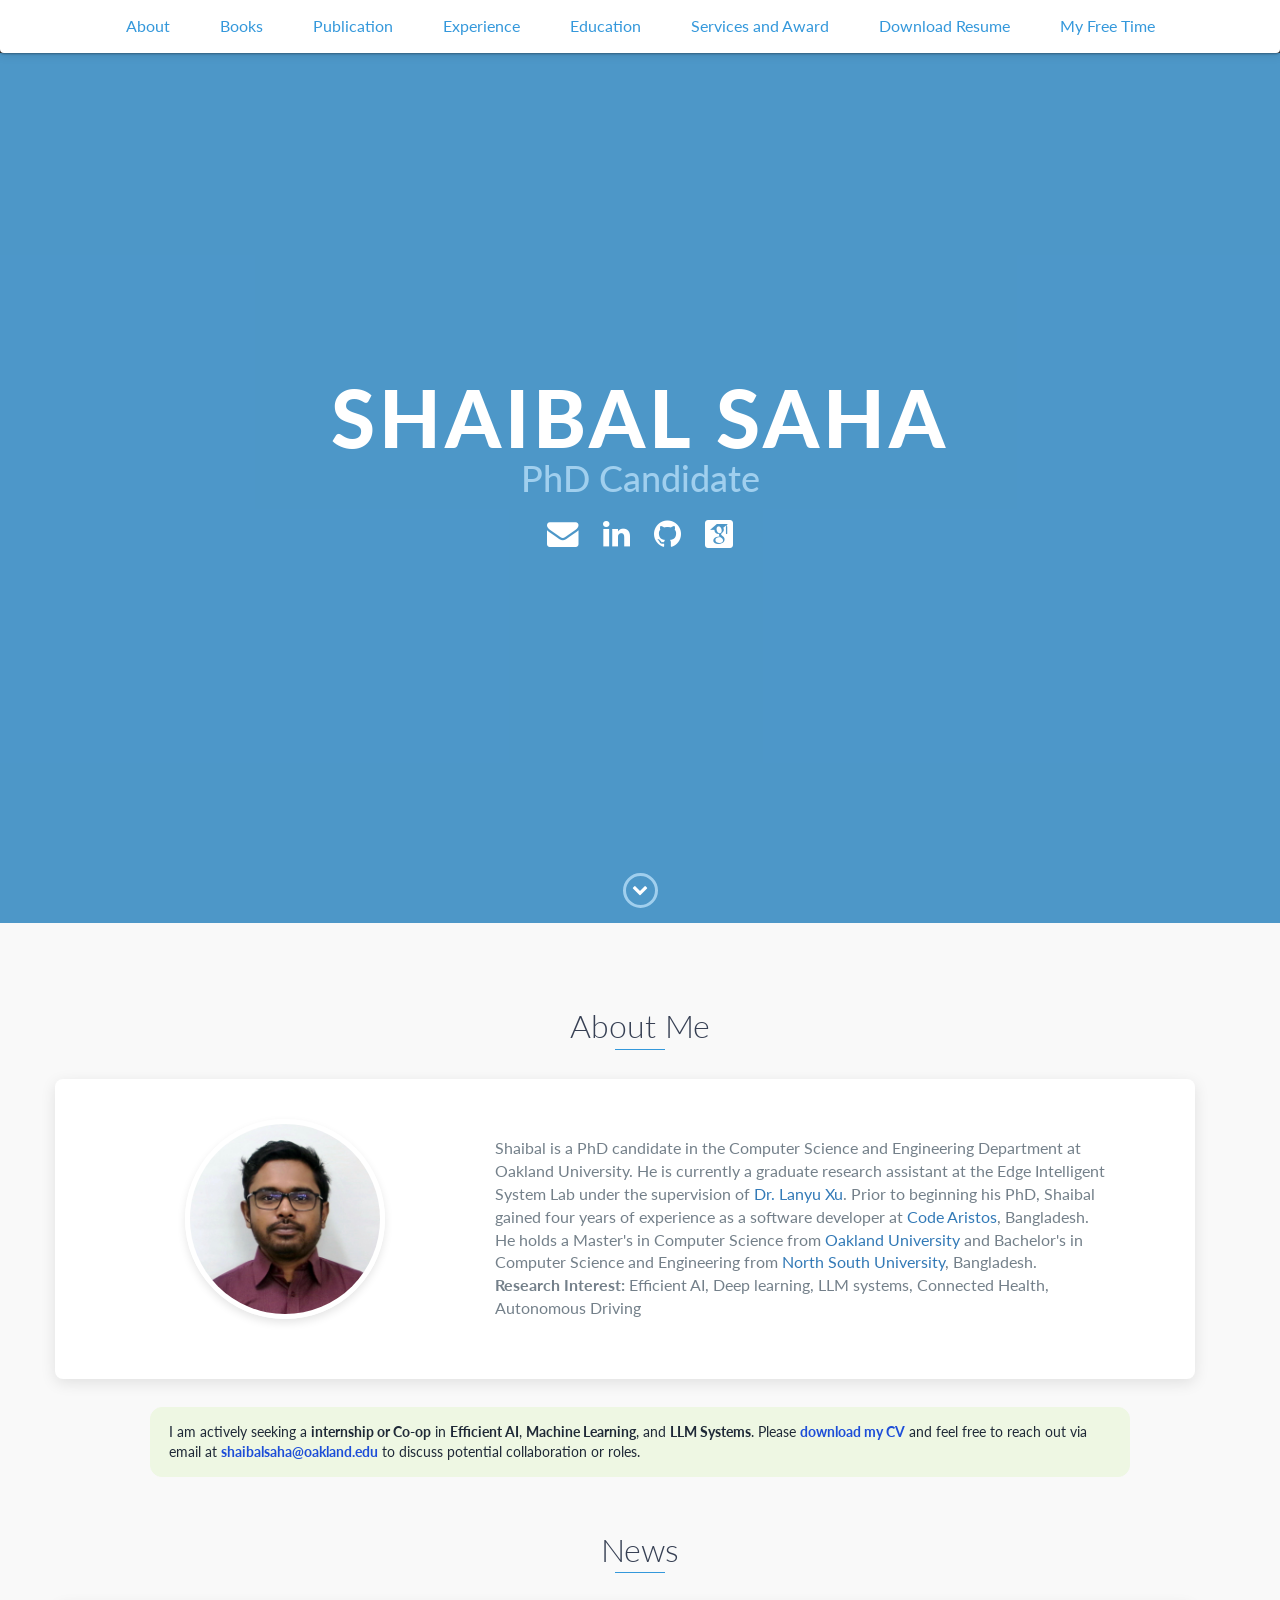
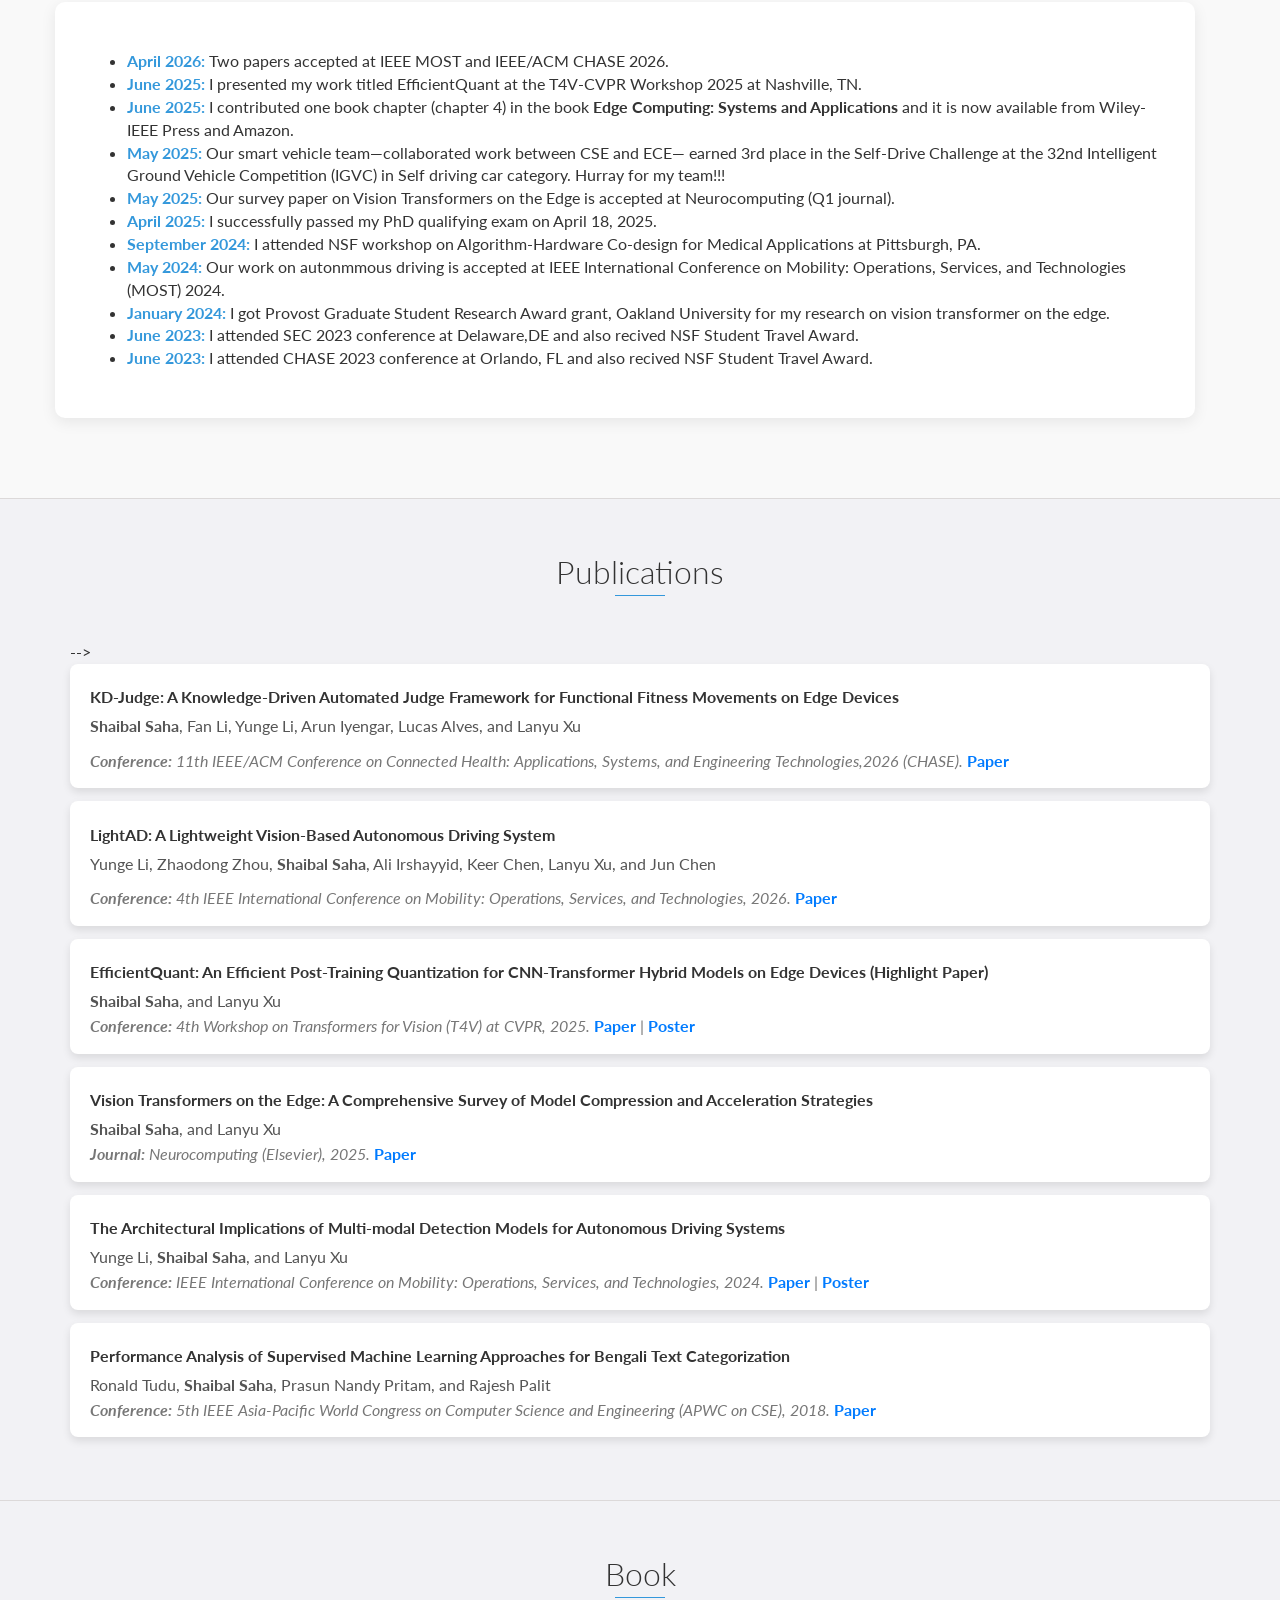
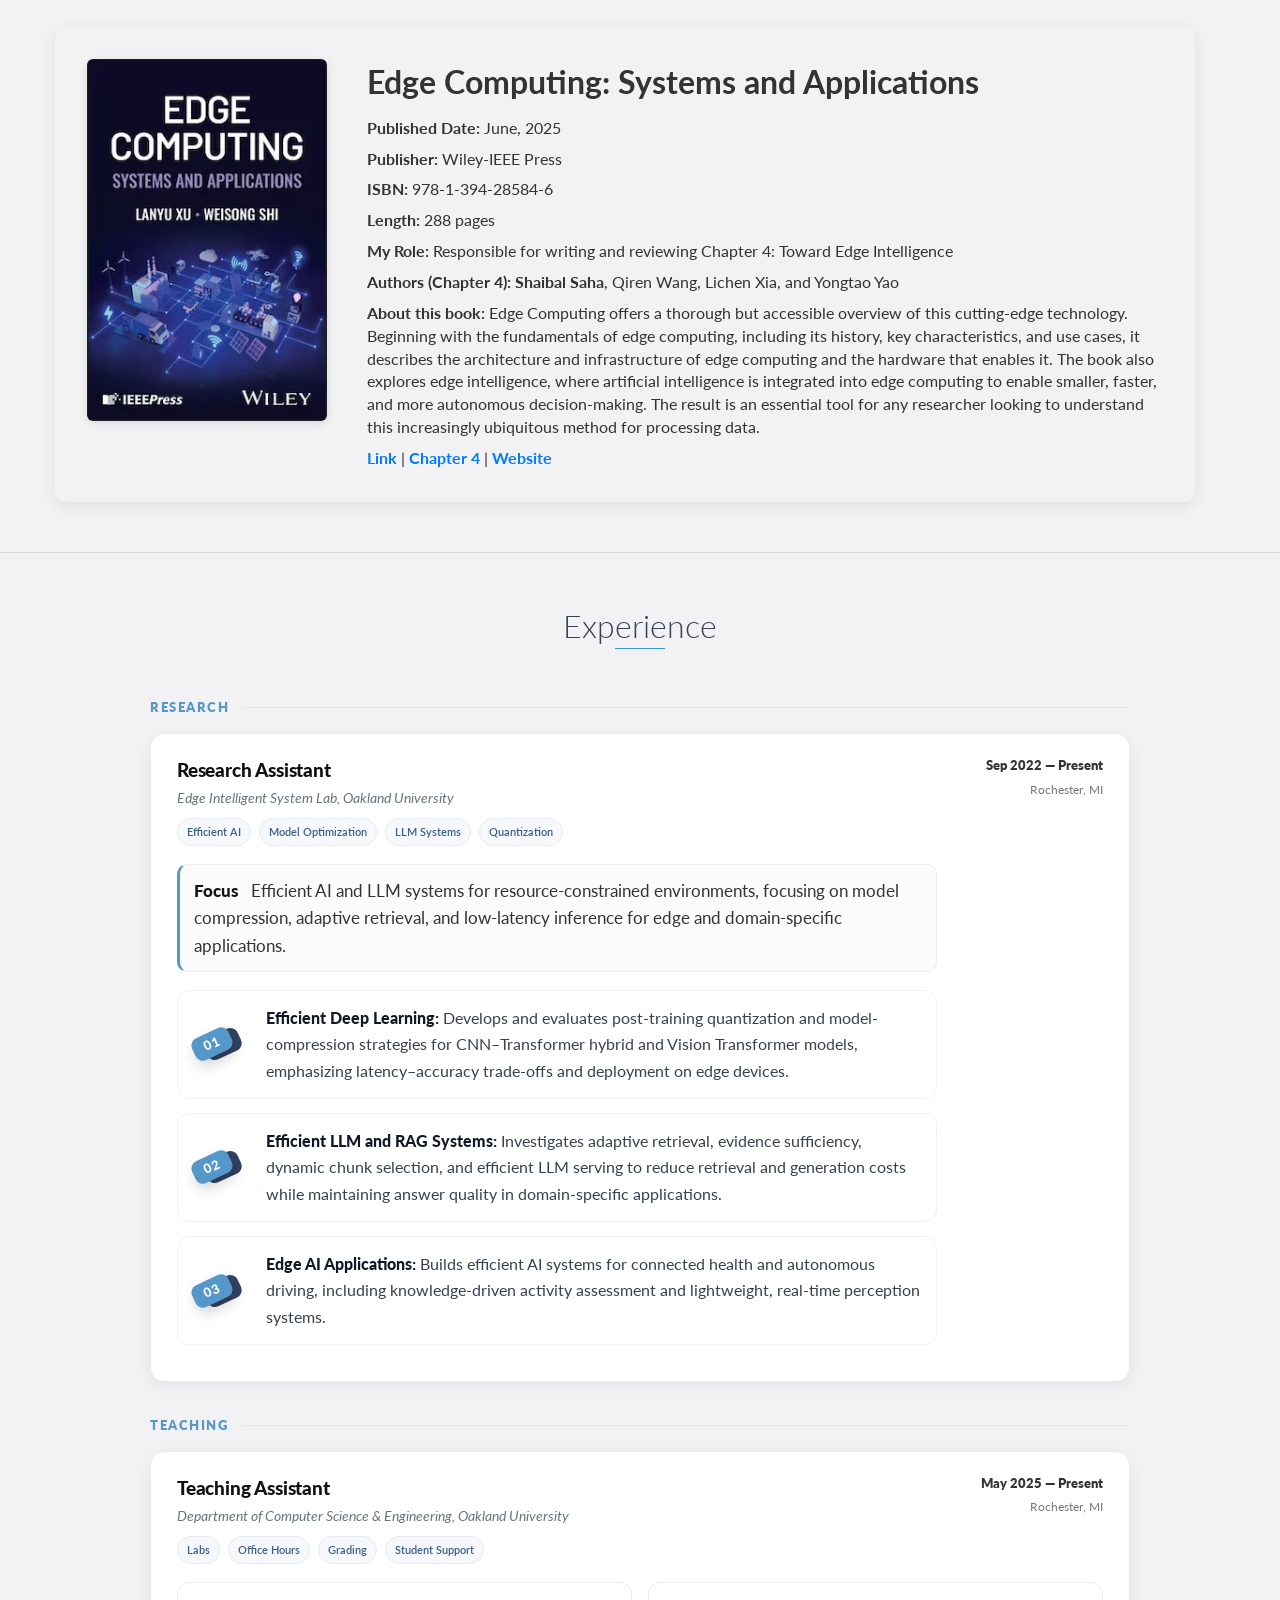
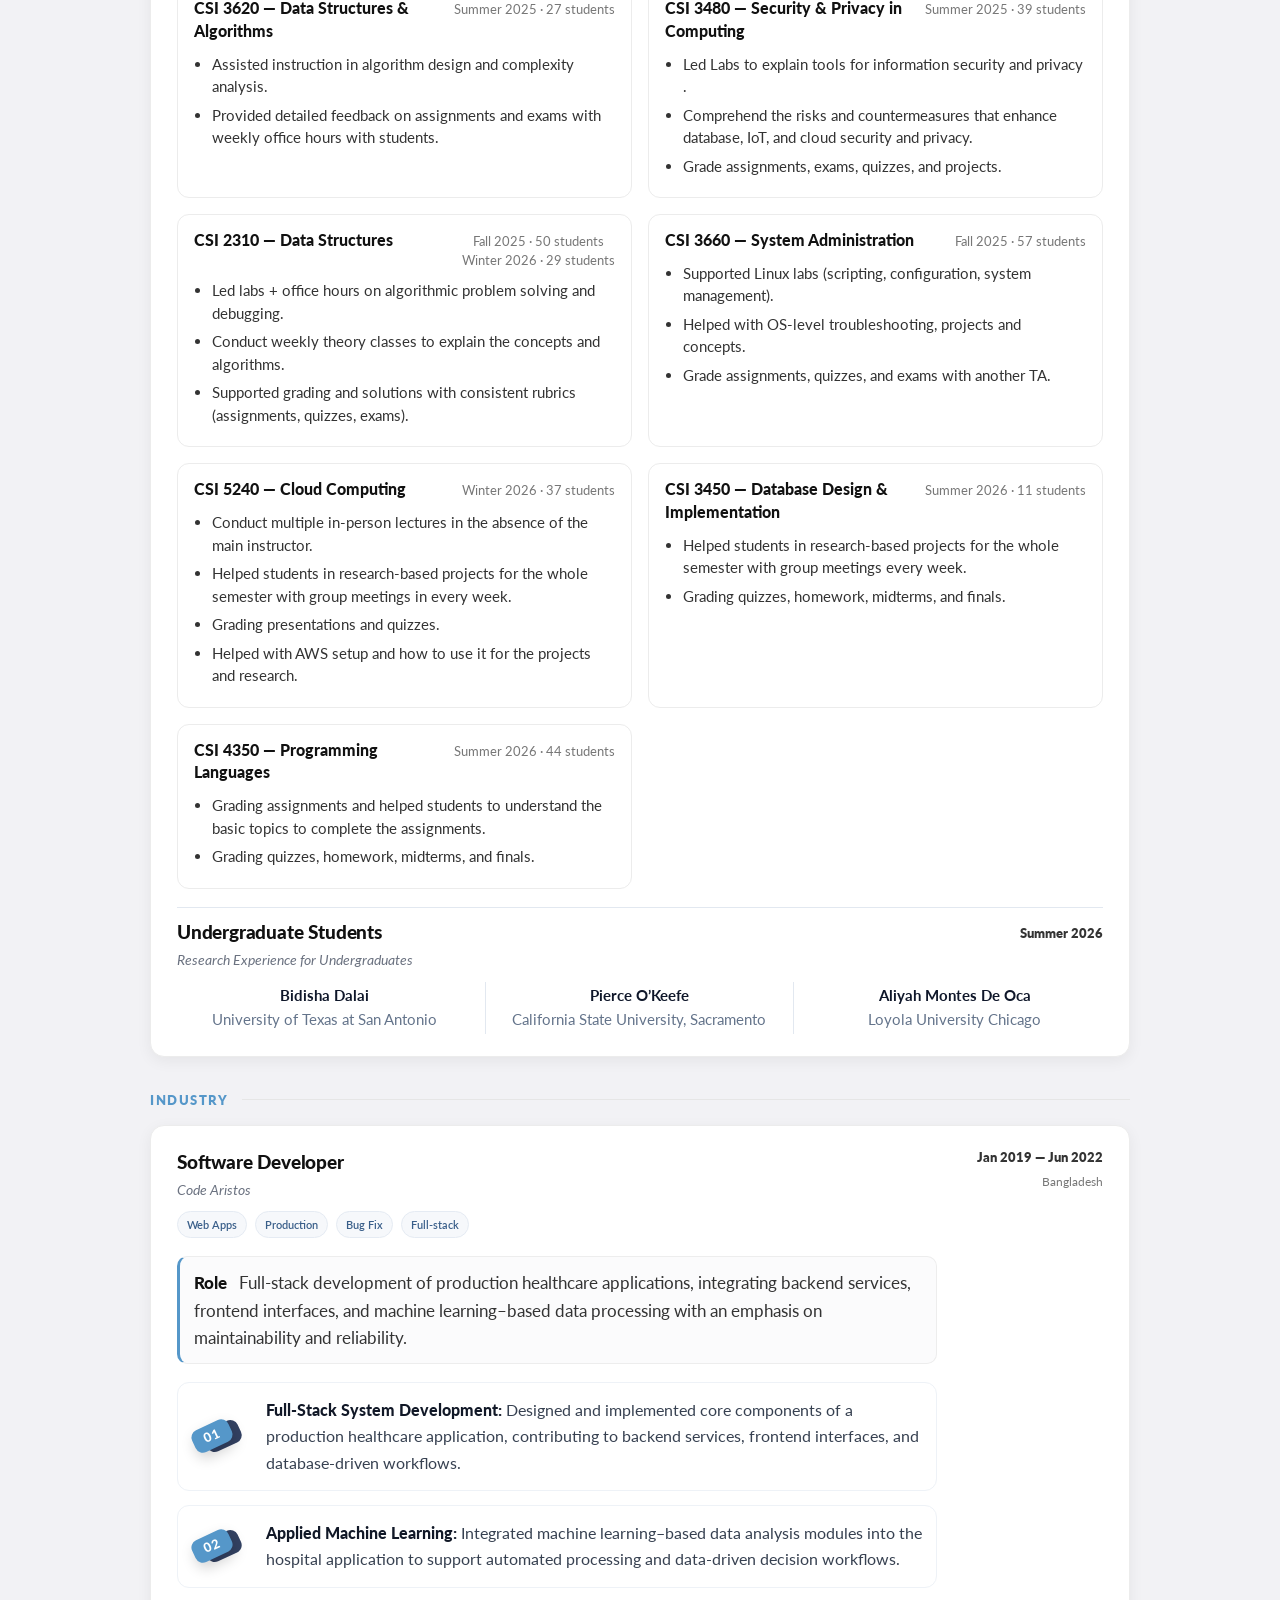
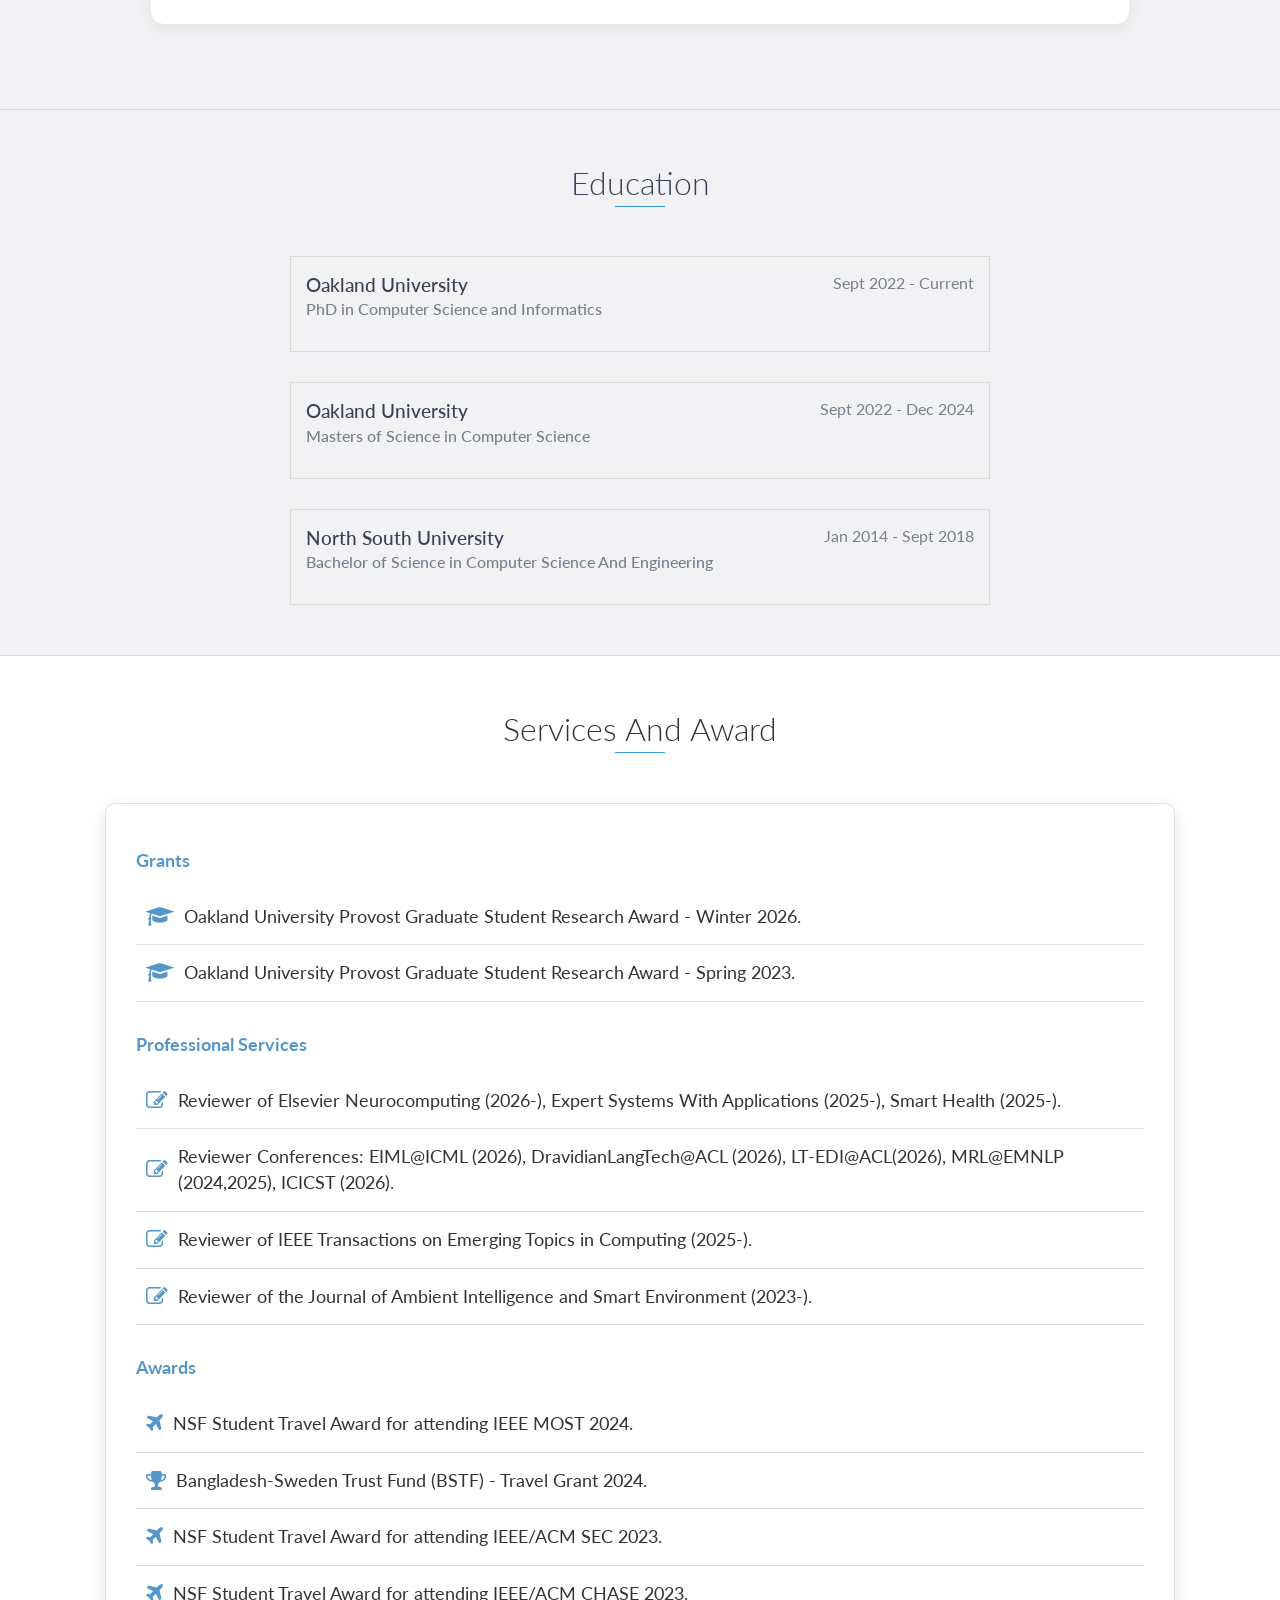
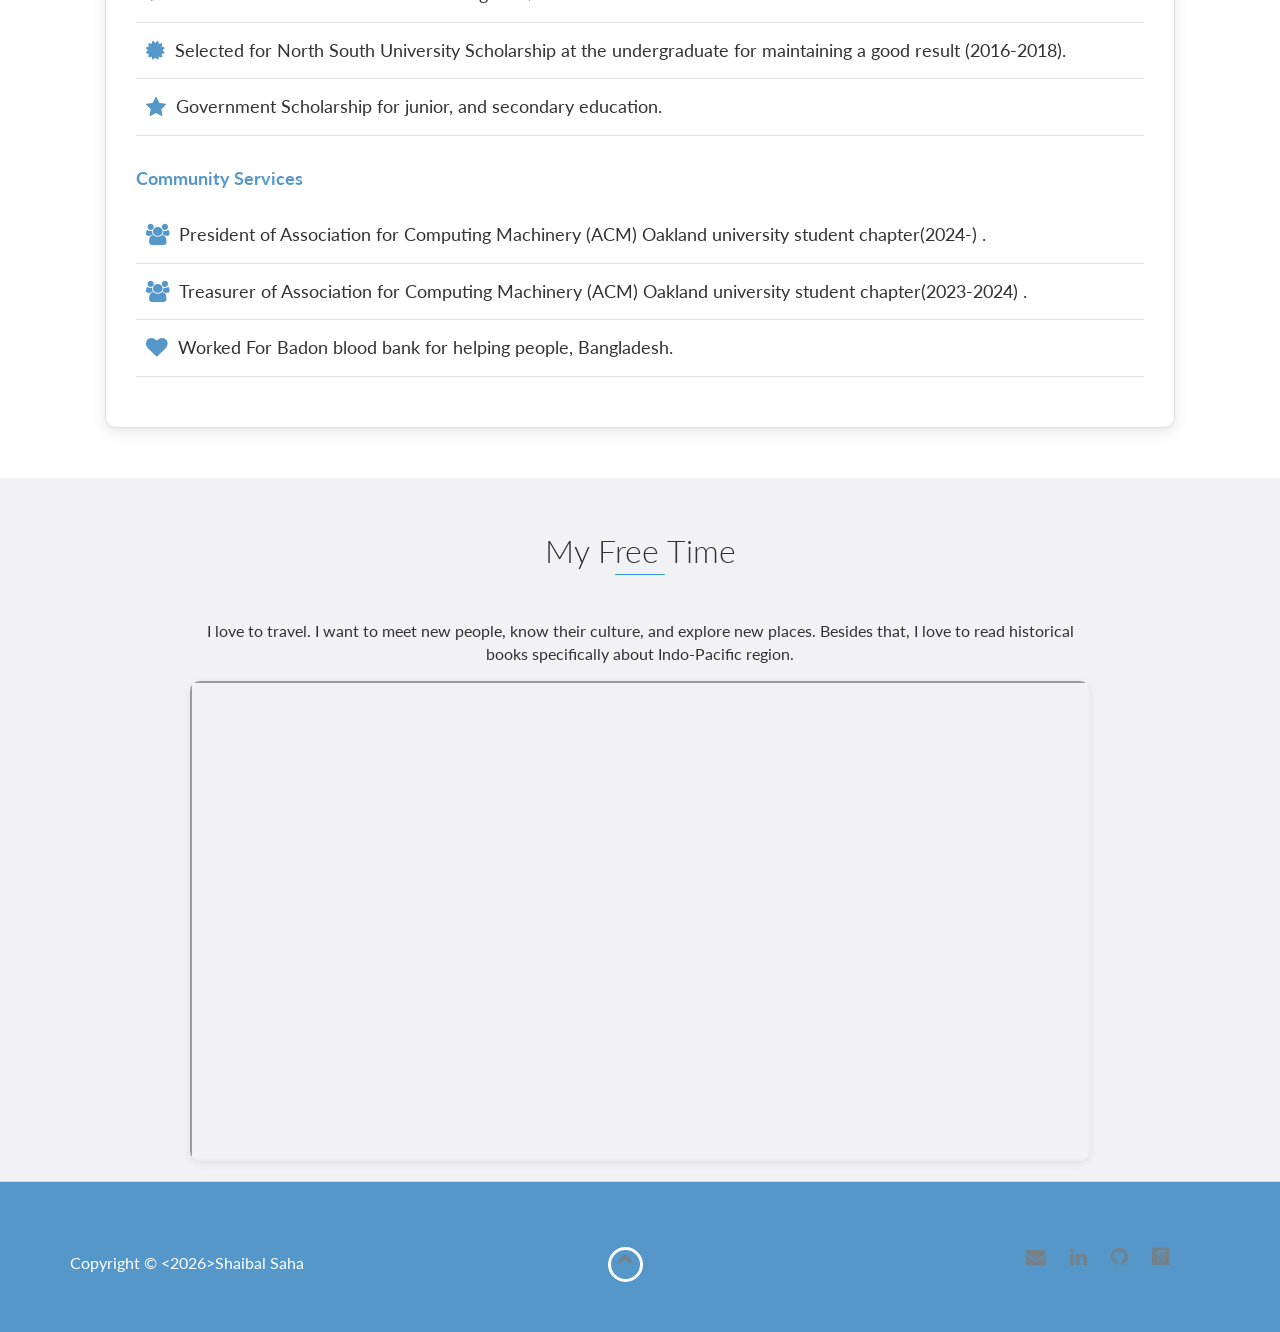
==== index.html @ 47e83f4a "update mentor and organize awards" ====
d<!DOCTYPE html>
<html class="no-js" lang="en">

<head>
    <meta charset="utf-8">
    <meta http-equiv="X-UA-Compatible" content="IE=edge">
    <meta name="viewport" content="width=device-width, initial-scale=1">
    <title>Shaibal Saha's Portfolio</title>
	<link rel="shortcut icon" href="favicon.ico" type="image/x-icon">
	<link rel="icon" href="favicon.ico" type="image/x-icon">
    <link href="https://fonts.googleapis.com/css?family=Lato:300,400,700,900" rel="stylesheet">
    <link rel="stylesheet" href="libs/font-awesome/css/font-awesome.min.css">
    <link href="css/bootstrap.min.css" rel="stylesheet">
    <link href="css/styles.css" rel="stylesheet">
    <link rel="stylesheet" href="academicons/css/academicons.min.css"/>

</head>
<style>
    /* Sticky Navigation Bar — desktop / tablet landscape */
@media (min-width: 769px) {
    header {
        position: fixed;
        top: 0;
        width: 100%;
        background: #333;
        z-index: 1000;
        box-shadow: 0 2px 10px rgba(0, 0, 0, 0.1);
    }

    header ul {
        list-style: none;
        margin: 0;
        padding: 0;
        display: flex;
        flex-wrap: wrap;
        justify-content: center;
        align-items: center;
    }

    header ul li {
        margin: 0 15px;
        display: inline-block;
    }

    header ul li a {
        text-decoration: none;
        padding: 15px 10px;
        display: block;
        transition: color 0.3s;
        white-space: nowrap;
    }

    header ul li a.active {
        color: #3498db;
    }

    header ul li a:hover {
        color: #007bff;
    }
}

/* Mobile hamburger overlay — do not use the desktop flex bar */
@media (max-width: 768px) {
    #mobile-menu-open {
        display: block;
        z-index: 1100;
        top: 12px;
        right: 12px;
        width: 44px;
        height: 44px;
        padding: 0;
        line-height: 44px;
        text-align: center;
    }

    header {
        position: fixed;
        top: 0;
        left: 0;
        right: 0;
        bottom: 0;
        width: 100%;
        height: 100%;
        display: none;
        background: #333;
        z-index: 1200;
        box-shadow: 0 2px 10px rgba(0, 0, 0, 0.1);
        overflow-y: auto;
        -webkit-overflow-scrolling: touch;
    }

    header.active {
        display: block;
    }

    #mobile-menu-close {
        display: flex;
        align-items: center;
        justify-content: flex-end;
        gap: 8px;
        width: 100%;
        padding: 16px 18px;
        box-sizing: border-box;
    }

    header ul,
    header ul#menu {
        display: block !important;
        flex-direction: column;
        list-style: none;
        margin: 0;
        padding: 0;
        width: 100%;
        max-width: 100%;
        text-align: left;
    }

    header ul li,
    header ul#menu li {
        display: block !important;
        margin: 0;
        width: 100%;
        float: none;
    }

    header ul li a,
    header ul#menu li a {
        display: block;
        padding: 15px 22px;
        text-decoration: none;
        white-space: normal;
        overflow-wrap: normal;
        word-break: normal;
        transition: color 0.3s;
    }

    header ul li a.active {
        color: #3498db;
    }

    header ul li a:hover {
        color: #007bff;
    }
}
#freetime {
    padding: 50px 15px 20px 15px;
    border-bottom: 1px solid #dcd9d9;
    text-align: center;
}
    #publications .heading, #books .heading{
        text-align: center !important;
        display: block !important;
    }
    #publications, #books {
    padding: 50px 15px;
    border-bottom: 1px solid #dcd9d9;
    }
    .background_color{
        background: #fff !important;
    }
   /* About Me Section */
#about {
    padding: 80px 0;
    background-color: #f9f9f9; /* Light background for contrast */
}

.about-content {
    display: flex;
    align-items: center; /* Center align image and text vertically */
    gap: 30px; /* Space between image and text */
    border-radius: 8px;
    padding: 40px;
    background-color: #fff; /* Background for the content */
    box-shadow: 0 4px 15px rgba(0, 0, 0, 0.1); /* Subtle shadow for depth */
}

.profile-image-container {
    text-align: center;
    margin-bottom: 20px;
    padding-right: 20px; /* Add space on right */
}

.profile-image img {
    max-width: 200px; /* Reduce image size */
    height: auto;
    border-radius: 50%; /* Circular Image */
    border: 5px solid #fff; /* White border */
    box-shadow: 0 4px 8px rgba(0, 0, 0, 0.1); /* Subtle shadow */
    transition: transform 0.3s; /* Add smooth hover effect */
}

.profile-image img:hover {
    transform: scale(1.05); /* Slight zoom effect on hover */
}
#about .heading{
        text-align: center !important;
        display: block !important;
    }
    #social-links {
        margin: 15px 0;
        display: flex;
        justify-content: center;
        gap: 24px;
        font-size: 21px;
}

#social-links a {
    color: #fff; /* White icons */
    font-size: 1.5em;
    transition: color 0.3s;
}

#social-links a:hover {
    color: #007bff; /* Hover color */
}
footer {
    background-color: #5597C9 !important; /* Background color */
    color: #fff !important; /* Text color */
    
}
.copyright p {
    color: #fff !important;
}
.top span {
    border: 3px solid #fff !important;

}
/* Subsection Styles */
.subsection {
    margin-bottom: 30px; /* Space between subsections */
}

.subsection-heading {
    font-size: 1.8em;
    margin-bottom: 15px;
    color: #5597C9; /* Subsection heading color */
}

/* Interactive List Styles */
.interactive-list {
    list-style-type: none; /* Remove default bullet points */
    padding: 0;
    margin: 0;
}

.interactive-list li {
    padding: 15px 10px;
    font-size: 15px;
    color: #333; /* Dark grey text color */
    border-bottom: 1px solid #e0e0e0; /* Subtle line between items */
    display: flex; /* Align items horizontally */
    align-items: center; /* Center-align items vertically */
    transition: background-color 0.3s, transform 0.3s; /* Smooth background and transform change */
    cursor: pointer; /* Pointer cursor on hover */
    text-align: left;
}

.interactive-list li:hover {
    background-color: #f0f0f0; /* Light background on hover */
    transform: translateX(10px); /* Slight move to the right on hover */
}

/* Icon Styles */
.service-icon, .award-icon {
    margin-right: 10px; /* Space between icon and text */
    font-size: 1.2em; /* Slightly larger icons */
    color: #5597C9; /* Icon color */
    transition: color 0.3s; /* Smooth color transition */
}

.interactive-list li:hover .service-icon, 
.interactive-list li:hover .award-icon {
    color: #ffeb3b; /* Change icon color on hover */
}


/* ===== Mobile fixes (global) ===== */
html { scroll-behavior: smooth; }
body { overflow-x: hidden; } /* prevents sideways scroll from wide elements */
.container, .row { max-width: 100%; }

/* Prevent long links/words from creating a skinny column */
p, li, a, div { overflow-wrap: anywhere; word-break: normal; }
header, header *, #mobile-menu-open, #mobile-menu-close {
    overflow-wrap: normal;
    word-break: normal;
}

/* ===== About section ===== */
@media (max-width: 768px) {
  #about { padding: 50px 12px; }

  .about-content{
    flex-direction: column;   /* stack image + text */
    gap: 16px;
    padding: 18px;
  }

  .profile-image-container{
    padding-right: 0;
    margin-bottom: 0;
  }

  .profile-image img{
    max-width: 150px;
  }

  /* make the text use full width */
  #about .col-md-8, #about .col-md-4{
    width: 100% !important;
    max-width: 100% !important;
    flex: 0 0 100% !important;
  }
}

/* ===== Internship banner (your "open to opportunities") ===== */
@media (max-width: 768px) {
  .opportunity-bar{
    flex-direction: column;
    align-items: flex-start;
    gap: 10px;
    padding: 14px 14px;
  }
  .opportunity-bar .opportunity-cta{
    width: 100%;
    justify-content: space-between;
  }
}

/* ===== Book section (image + text) ===== */
@media (max-width: 768px) {
  #books .row{
    flex-direction: column !important;
    padding: 18px !important;
  }

  #books .book-cover{
    flex: 0 0 auto !important;
    margin-right: 0 !important;
    margin-bottom: 14px;
    width: 100%;
    text-align: center;
  }

  #books .book-cover img{
    width: 180px !important;  /* smaller cover */
    max-width: 80%;
  }

  #books .book-info h3{
    font-size: 1.35em !important;
    line-height: 1.25;
  }
}

/* ===== Experience bullets ribbons (avoid weird overlap on very small screens) ===== */
@media (max-width: 480px) {
  .ribbon-bullets li{
    padding-left: 78px; /* slightly less */
  }
  .ribbon-bullets li::before{
    left: 10px;
  }
  .ribbon-bullets li::after{
    left: 22px;
  }
}

/* ===== Services & Award card margins (your .card has huge side margins) ===== */
@media (max-width: 768px) {
  .card{
    margin: 16px 12px 0 12px !important; /* was 90px left/right */
    padding: 16px 16px !important;
  }
  .subsection-heading{
    text-align: center; /* optional: looks nicer on mobile */
  }
}

/* ===== News box: reduce padding on mobile ===== */
@media (max-width: 768px) {
  #about .row[style*="box-shadow"]{
    padding: 18px !important;
  }
  .news-list li{
    padding: 10px 6px;
  }
}



</style>
<body>
    <div id="mobile-menu-open" class="shadow-large">
        <i class="fa fa-bars" aria-hidden="true"></i>
    </div>
    <!-- End #mobile-menu-toggle -->
    <header>
        <div id="mobile-menu-close">
            <span>Close</span> <i class="fa fa-times" aria-hidden="true"></i>
        </div>
        <ul id="menu" class="shadow">
            <li>
                <a href="#about" data-scroll>About</a>
            </li>
            <li>
                <a href="#books" data-scroll>Books</a>
            </li>
            <li>
                <a href="#publications" data-scroll>Publication</a>
            </li>
            <li>
                <a href="#experience" data-scroll>Experience</a>
            </li>
            <li>
                <a href="#education" data-scroll>Education</a>
            </li>
            <li>
                <a href="#ServicesandAward" >Services and Award</a>
            </li>
            <li>
                <a href="images/CV_07.pdf" id="downloadResume" class="no-scroll" target="_blank">Download Resume</a>
            </li>
             <li>
                <a href="#freetime" data-scroll>My Free Time</a>
            </li>
            
            <!-- <li>
                <a href="#skills" data-scroll>Skills</a>
            </li>
            <li>
                <a href="#contact" data-scroll>Contact</a>
            </li> -->
        </ul>
    </header>
    <!-- End header -->

    <div id="lead">
        <div id="lead-content">
            <h1>Shaibal Saha</h1>
            <h2>PhD Candidate</h2>
            <div id="social-links">
                
                    <a href="mailto:shaibalsaha@oakland.edu" target="_blank"><i class="fa fa-envelope" aria-hidden="true"></i></a>
              
                    <a href="https://www.linkedin.com/in/shaibal-saha/" target="_blank"><i class="fa fa-linkedin" aria-hidden="true"></i></a>
                
                    <a href="https://github.com/shaibal13" target="_blank"><i class="fa fa-github" aria-hidden="true"></i></a>
                
                    <a href="https://scholar.google.com/citations?hl=en&user=B1OTj-sAAAAJ" target="_blank"><i class="ai ai-google-scholar-square" aria-hidden="true"></i></a> 
                
                    <!-- <a href="https://scholar.google.com/citations?hl=en&user=B1OTj-sAAAAJ" target="_blank"><i class="ai ai-google-scholar-square" aria-hidden="true"></i></a> -->

               
                <!-- Add more social links as needed -->
            </div>
            
            <!-- <a href="#" class="btn-rounded-white">Download Resume</a> -->
        </div>

       
        <!-- End #lead-content -->

        <div id="lead-overlay"></div>

        <div id="lead-down">
            <span>
                <i class="fa fa-chevron-down" aria-hidden="true"></i>
            </span>
        </div>
        <!-- End #lead-down -->
    </div>
    <!-- End #lead -->

    <div id="about" class="background-alt">
        <h2 class="heading">About Me</h2>
        <div class="container">
            <div class="row about-content">
                <div class="col-md-4 profile-image-container">
                    
                    <div class="profile-image">
                        <img src="images/new_photo.jpg" alt="Shaibal Saha" class="img-fluid rounded-circle">
                    </div>
                </div>
                <div class="col-md-8">
                    <p>
                        Shaibal is a PhD candidate in the Computer Science and Engineering Department at Oakland University. He is currently a graduate research assistant at the Edge Intelligent System Lab under the supervision of <a href="https://lori930.github.io/">Dr. Lanyu Xu</a>. Prior to beginning his PhD, Shaibal gained four years of experience as a software developer at <a href="https://codearistos.net/">Code Aristos</a>, Bangladesh. He holds a Master's in Computer Science from  <a href="https://www.oakland.edu/">Oakland University</a> and Bachelor's in Computer Science and Engineering from <a href="https://www.northsouth.edu/">North South University</a>, Bangladesh.                    </p>
                <p> <strong>Research Interest:</strong> Efficient AI, Deep learning, LLM systems, Connected Health, Autonomous Driving</p>
               
                       </div>
            </div>
        </div>
        <style>
            /* Simple opportunity banner (after About) */
            .opportunity-banner {
  max-width: 980px;
  margin: 28px auto 0 auto;
  padding: 14px 18px;
  background: #EEF7E3;
  border: 1px solid #EEF7E3;
  border-radius: 12px;
  display: flex;
  align-items: center;
  gap: 14px;
  font-size: 14px;
  color: #1f2937;
}

.opportunity-banner .badge {
  background: #5597C9;
  color: #fff;
  font-weight: 800;
  font-size: 12px;
  padding: 6px 12px;
  border-radius: 999px;
  white-space: nowrap;
}

.opportunity-text {
  /* line-height: 1.6; */
  text-align: left;
}

.op-link {
  font-weight: 700;
  color: #1d4ed8;
  text-decoration: none;
}

.op-link:hover {
  text-decoration: underline;
}
#servicesandaward li{
    font-size: 18px;
    text-align: left;
}
        </style>
        <div class="container">
            <div class="opportunity-banner">
                <!-- <span class="badge">OPEN TO OPPORTUNITIES</span> -->
                <span class="opportunity-text">
                  I am actively seeking a <b> internship or Co-op</b> in
                  <b>Efficient AI</b>, <b>Machine Learning</b>, and <b>LLM Systems</b>.
                  Please
                  <a href="images/CV_07.pdf" target="_blank" class="op-link">download my CV</a>
                  and feel free to reach out via email at
                  <a href="mailto:shaibalsaha@oakland.edu" class="op-link">shaibalsaha@oakland.edu</a>
                  to discuss potential collaboration or roles.
                </span>
              </div>
              
          </div>
        <h2 class="heading" style="margin-top: 50px;">News</h2>
        <div class="container">
            <div class="row" style="display: flex; background-color: #fff; border-radius: 10px; box-shadow: 0 4px 15px rgba(0,0,0,0.08); padding: 32px; align-items: flex-start;">
                <ul class="news-list" style="text-align: left;">
					   <li>
                        <span style="color: #3498db; font-weight: bold;">April 2026:</span>
                        Two papers accepted at IEEE MOST and IEEE/ACM CHASE 2026.
                    </li>
                    <li>
                        <span style="color: #3498db; font-weight: bold;">June 2025:</span>
                        I presented my work titled EfficientQuant at the T4V-CVPR Workshop 2025 at Nashville, TN.
                    </li>
                    <li>
                        <span style="color: #3498db; font-weight: bold;">June 2025:</span>
                        I contributed one book chapter (chapter 4) in the book <b>Edge Computing: Systems and Applications</b> and it is now available from Wiley-IEEE Press and Amazon.
                    </li>
                    <li >
                        <span style="color: #3498db; font-weight: bold;">May 2025:</span>
                        Our smart vehicle team—collaborated work between CSE and ECE— earned 3rd place in the Self-Drive Challenge at the 32nd Intelligent Ground Vehicle Competition (IGVC) in Self driving car category. Hurray for my team!!!
                    </li>
                    <li >
                        <span style="color: #3498db; font-weight: bold;">May 2025:</span>
                        Our survey paper on Vision Transformers on the Edge is accepted at Neurocomputing (Q1 journal).
                    </li>
                    <li >
                        <span style="color: #3498db; font-weight: bold;">April 2025:</span>
                        I successfully passed my PhD qualifying exam on April 18, 2025.
                    </li>
                    <li >
                        <span style="color: #3498db; font-weight: bold;">September 2024:</span>
                        I attended NSF workshop on Algorithm-Hardware Co-design for Medical Applications at Pittsburgh, PA.
                    </li>
                    <li >
                        <span style="color: #3498db; font-weight: bold;">May 2024:</span>
                        Our work on autonmmous driving is accepted at IEEE International Conference on Mobility: Operations, Services, and Technologies (MOST) 2024.
                    </li>
                    <li>
                        <span style="color: #3498db; font-weight: bold;">January 2024:</span>
                        I got Provost Graduate Student Research Award grant, Oakland University for my research on vision transformer on the edge.
                    </li>
                    <li>
                        <span style="color: #3498db; font-weight: bold;">June 2023:</span>
                        I attended SEC 2023 conference at Delaware,DE and also recived NSF Student Travel Award.
                    </li>
                    <li>
                        <span style="color: #3498db; font-weight: bold;">June 2023:</span>
                        I attended CHASE 2023 conference at Orlando, FL and also recived NSF Student Travel Award.
                    </li>
                </ul>
            </div>
                </div>
    </div>
  <!-- Enhanced Publications Section -->
<div id="publications" class="background-alt">
    <h2 class="heading">Publications</h2>
    <div class="container">
        <div class="row">
            <!-- Publication Entry 1 -->
			            <!-- <div class="publication shadow-large" style="margin-bottom: 13px; padding: 1px 20px; background-color: #fff; border-radius: 8px; box-shadow: 0 4px 8px rgba(0, 0, 0, 0.1);">
                <h4 style="margin-bottom: 6px; font-weight: 700; color: #333;"> KD-Judge: A Knowledge-Driven Automated Judge Framework for Functional Fitness Movements on Edge Devices
                <p style="margin: 0; font-size: 16px; color: #555;">
                <b>Shaibal Saha</b>, Fan Li, Yunge Li, Arun Iyengar, Lucas Alves, and Lanyu Xu
                </p>
                <p style="margin: 2px 0 15px; font-size: 16px; color: #777;">
                    <i><strong>Conference:</strong> 11th IEEE/ACM Conference on Connected Health: Applications, Systems, and Engineering Technologies,2026 (CHASE) </i>. <a href="https://arxiv.org/abs/2604.19834" target="_blank" style="text-decoration: none; color: #007bff; font-weight: bold; display: inline-block; margin-top: 10px;">Paper</a>
					<!-- <a href="https://arxiv.org/abs/2506.11093" target="_blank" style="text-decoration: none; color: #007bff; font-weight: bold; display: inline-block; margin-top: 10px;">Paper</a> | 
                        <a href="images/EfficientQuant.pdf" target="_blank" style="text-decoration: none; color: #007bff; font-weight: bold; display: inline-block; margin-top: 10px;">Poster</a> -->
                </p>

            </div> -->
            <div class="publication shadow-large" style="margin-bottom: 13px; padding: 1px 20px; background-color: #fff; border-radius: 8px; box-shadow: 0 4px 8px rgba(0, 0, 0, 0.1);">
              <h4 style="margin-bottom: 6px; font-weight: 700; color: #333;"> KD-Judge: A Knowledge-Driven Automated Judge Framework for Functional Fitness Movements on Edge Devices
</h4>
              <p style="margin: 0; font-size: 16px; color: #555;">
               <b>Shaibal Saha</b>, Fan Li, Yunge Li, Arun Iyengar, Lucas Alves, and Lanyu Xu
              </p>
              <p style="margin: 2px 0 15px; font-size: 16px; color: #777;">
                  <i><strong>Conference:</strong> 11th IEEE/ACM Conference on Connected Health: Applications, Systems, and Engineering Technologies,2026 (CHASE). </i>  <a href="https://arxiv.org/abs/2604.19834" target="_blank" style="text-decoration: none; color: #007bff; font-weight: bold; display: inline-block; margin-top: 10px;">Paper</a> 
        <!-- <a href="https://arxiv.org/abs/2506.11093" target="_blank" style="text-decoration: none; color: #007bff; font-weight: bold; display: inline-block; margin-top: 10px;">Paper</a> | 
                      <a href="images/EfficientQuant.pdf" target="_blank" style="text-decoration: none; color: #007bff; font-weight: bold; display: inline-block; margin-top: 10px;">Poster</a> -->
              </p>

          </div>
			            <div class="publication shadow-large" style="margin-bottom: 13px; padding: 1px 20px; background-color: #fff; border-radius: 8px; box-shadow: 0 4px 8px rgba(0, 0, 0, 0.1);">
                <h4 style="margin-bottom: 6px; font-weight: 700; color: #333;"> LightAD: A Lightweight Vision-Based Autonomous Driving System
</h4>
                <p style="margin: 0; font-size: 16px; color: #555;">
                 Yunge Li, Zhaodong Zhou, <b>Shaibal Saha</b>, Ali Irshayyid, Keer Chen, Lanyu Xu, and Jun Chen
                </p>
                <p style="margin: 2px 0 15px; font-size: 16px; color: #777;">
                    <i><strong>Conference:</strong> 4th IEEE International Conference on Mobility: Operations, Services, and Technologies, 2026. </i>  <a href="https://ieeexplore.ieee.org/abstract/document/11527461" target="_blank" style="text-decoration: none; color: #007bff; font-weight: bold; display: inline-block; margin-top: 10px;">Paper</a> 
					<!-- <a href="https://arxiv.org/abs/2506.11093" target="_blank" style="text-decoration: none; color: #007bff; font-weight: bold; display: inline-block; margin-top: 10px;">Paper</a> | 
                        <a href="images/EfficientQuant.pdf" target="_blank" style="text-decoration: none; color: #007bff; font-weight: bold; display: inline-block; margin-top: 10px;">Poster</a> -->
                </p>

            </div>
            <div class="publication shadow-large" style="margin-bottom: 13px; padding: 1px 20px; background-color: #fff; border-radius: 8px; box-shadow: 0 4px 8px rgba(0, 0, 0, 0.1);">
                <h4 style="margin-bottom: 6px; font-weight: 700; color: #333;">EfficientQuant: An Efficient Post-Training Quantization for CNN-Transformer Hybrid Models on Edge Devices (Highlight Paper)
</h4>
                <p style="margin: 0; font-size: 16px; color: #555;">
                 <b>Shaibal Saha</b>, and Lanyu Xu
                </p>
                <p style="margin: -8px 0 15px; font-size: 16px; color: #777;">
                    <i><strong>Conference:</strong> 4th Workshop on Transformers for Vision (T4V) at CVPR, 2025. </i> <a href="https://arxiv.org/abs/2506.11093" target="_blank" style="text-decoration: none; color: #007bff; font-weight: bold; display: inline-block; margin-top: 10px;">Paper</a> | 
                        <a href="images/EfficientQuant.pdf" target="_blank" style="text-decoration: none; color: #007bff; font-weight: bold; display: inline-block; margin-top: 10px;">Poster</a>
                </p>

            </div>
              <div class="publication shadow-large" style="margin-bottom: 13px; padding: 1px 20px; background-color: #fff; border-radius: 8px; box-shadow: 0 4px 8px rgba(0, 0, 0, 0.1);">
                <h4 style="margin-bottom: 6px; font-weight: 700; color: #333;">Vision Transformers on the Edge: A Comprehensive Survey of Model Compression and Acceleration Strategies
</h4>
                <p style="margin: 0; font-size: 16px; color: #555;">
                 <b>Shaibal Saha</b>, and Lanyu Xu
                </p>
                <p style="margin: -8px 0 15px; font-size: 16px; color: #777;">
                    <i> <strong>Journal:</strong> Neurocomputing (Elsevier), 2025. </i>  <a href="https://arxiv.org/abs/2503.02891" target="_blank" style="text-decoration: none; color: #007bff; font-weight: bold; display: inline-block; margin-top: 10px;">Paper</a>
                </p>
               
            </div>
            <div class="publication shadow-large" style="margin-bottom: 13px; padding: 1px 20px; background-color: #fff; border-radius: 8px; box-shadow: 0 4px 8px rgba(0, 0, 0, 0.1);">
                <h4 style="margin-bottom: 6px; font-weight: 700; color: #333;">The Architectural Implications of Multi-modal Detection Models for Autonomous Driving Systems</h4>
                <p style="margin: 0; font-size: 16px; color: #555;">
                    Yunge Li, <b>Shaibal Saha</b>, and Lanyu Xu
                </p>
                <p style="margin: -8px 0 15px; font-size: 16px; color: #777;">
                    <i><strong>Conference:</strong> IEEE International Conference on Mobility: Operations, Services, and Technologies, 2024. </i>  <a href="https://ieeexplore.ieee.org/document/10607110" target="_blank" style="text-decoration: none; color: #007bff; font-weight: bold; display: inline-block; margin-top: 10px;">Paper</a> |
                    <a href="images/Most24_poster.pdf" target="_blank" style="text-decoration: none; color: #007bff; font-weight: bold; display: inline-block; margin-top: 10px;">Poster</a>
                </p>
               
            </div>
            <!-- End .publication -->

            <div class="publication shadow-large" style="margin-bottom: 13px; padding: 1px 20px; background-color: #fff; border-radius: 8px; box-shadow: 0 4px 8px rgba(0, 0, 0, 0.1);">
                <h4 style="margin-bottom: 6px; font-weight: 700; color: #333;">Performance Analysis of Supervised Machine Learning Approaches for Bengali Text Categorization</h4>
                <p style="margin: 0; font-size: 16px; color: #555;">
                    Ronald Tudu, <b>Shaibal Saha</b>, Prasun Nandy Pritam, and Rajesh Palit
                </p>
                <p style="margin: -8px 0 15px; font-size: 16px; color: #777;">
                    <i><strong>Conference:</strong> 5th IEEE Asia-Pacific World Congress on Computer Science and Engineering (APWC on CSE), 2018. </i> <a href="https://ieeexplore.ieee.org/abstract/document/8853717" target="_blank" style="text-decoration: none; color: #007bff; font-weight: bold; display: inline-block; margin-top: 10px;">Paper</a>
                </p>
                
            </div>
            <!-- End .publication -->
        </div>
    </div>
</div>
<!-- End #publications -->
<!-- Books Section -->
<div id="books" class="background-alt">
    <h2 class="heading" style="text-align: center !important;">Book</h2>
    <div class="container">
      <div class="row" style="display: flex; border-radius: 10px; box-shadow: 0 4px 15px rgba(0,0,0,0.08); padding: 32px; align-items: flex-start;">
        <!-- Book Cover -->
        <div class="book-cover" style="flex: 0 0 240px; margin-right: 40px;">
          <img src="images/cover_page.png" alt="Edge Computing: Systems and Applications" style="width: 240px; object-fit: cover; border-radius: 6px; box-shadow: 0 2px 8px rgba(0,0,0,0.10);">
        </div>
        <!-- Book Info -->  
        <div class="book-info" style="flex: 1;">
          <h4 style="margin-top:0; margin-bottom: 12px; font-size: 2em; font-weight: 700;">Edge Computing: Systems and Applications</h4>
          <p style="margin: 0 0 8px 0;"><b>Published Date:</b> June, 2025</p>
          <p style="margin: 0 0 8px 0;"><b>Publisher:</b> Wiley-IEEE Press</p>
          <p style="margin: 0 0 8px 0;"><b>ISBN:</b> 978-1-394-28584-6</p>
          <p style="margin: 0 0 8px 0;"><b>Length:</b> 288 pages</p>
          <p style="margin: 0 0 8px 0;"><b>My Role:</b> Responsible for writing and reviewing Chapter 4: Toward Edge Intelligence</p>
          <p style="margin: 0 0 8px 0;"><b>Authors (Chapter 4):</b> <b>Shaibal Saha</b>, Qiren Wang, Lichen Xia, and Yongtao Yao</p>
          <p style="margin: 0 0 8px 0;"><b>About this book:</b> Edge Computing offers a thorough but accessible overview of this cutting-edge technology. Beginning with the fundamentals of edge computing, including its history, key characteristics, and use cases, it describes the architecture and infrastructure of edge computing and the hardware that enables it. The book also explores edge intelligence, where artificial intelligence is integrated into edge computing to enable smaller, faster, and more autonomous decision-making. The result is an essential tool for any researcher looking to understand this increasingly ubiquitous method for processing data.</p>

          <a href="https://onlinelibrary.wiley.com/doi/book/10.1002/9781394285860" target="_blank" style="color: #007bff; font-weight: bold; text-decoration: none;">Link</a>
        | <a href="https://onlinelibrary.wiley.com/doi/10.1002/9781394285860.ch4" target="_blank" style="color: #007bff; font-weight: bold; text-decoration: none;"> Chapter 4</a>
        | <a href="https://edgecomputingbook.org/" target="_blank" style="color: #007bff; font-weight: bold; text-decoration: none;"> Website</a>
        </div>
      </div>
    </div>
  </div>
  <!-- End #books -->
<!-- End #publications -->
<style>
/* ===== Experience: Academic Portfolio Style ===== */
.exp-wrap {
  padding: 60px 15px;
}

.exp-heading {
  text-align: center !important;
  margin-bottom: 30px !important;
}

/* block title */
.exp-block {
  max-width: 980px;
  margin: 0 auto 34px auto;
}

.exp-block-title {
  display: flex;
  align-items: center;
  gap: 14px;
  margin: 20px 0 16px 0;
}

.exp-kicker {
  font-size: 13px;
  font-weight: 800;
  letter-spacing: 0.12em;
  text-transform: uppercase;
  color: #5597C9;
}

.exp-line {
  height: 1px;
  flex: 1;
  background: #e6e6e6;
}

/* card */
.exp-card {
  background: #fff;
  border: 1px solid #ececec;
  border-radius: 14px;
  padding: 22px 26px;
  box-shadow: 0 4px 15px rgba(0,0,0,0.06);
}
.exp-main,
.exp-bullets,
.exp-callout {
  max-width: 760px;   /* prevents center-heavy look */
}
.exp-card-top {
  display: grid;
  grid-template-columns: 1fr 170px;
  gap: 16px;
  align-items: start;
}

.exp-role {
  margin: 0;
  font-size: 18px;
  font-weight: 800;
  color: #111;
  text-align: left;
}

.exp-org {
  margin-top: 6px;
  font-size: 14px;
  color: #555;
  text-align: left;
}
.exp-role {
  font-size: 19px;
  font-weight: 900;
  letter-spacing: -0.01em;
}

.exp-org {
  font-size: 13.5px;
  color: #6b7280;
  font-style: italic;
}
.exp-meta {
  font-size: 12.5px;
  color: #6b7280;
}
/* chips */
.exp-chips {
  margin-top: 10px;
  display: flex;
  flex-wrap: wrap;
  gap: 8px;
}

.chip {
  font-size: 12px;
  padding: 6px 10px;
  border-radius: 999px;
  background: #f3f7fb;
  border: 1px solid #e3edf7;
  color: #1f4b73;
  font-weight: 700;
}
.chip {
  font-size: 11px;
  font-weight: 600;
  padding: 5px 9px;
  background: #f6f8fb;
  border-color: #e5ebf3;
  color: #3a5f8a;
}

/* meta right */
.exp-meta {
  text-align: right;
}

.exp-date {
  font-size: 13px;
  font-weight: 800;
  color: #333;
}

.exp-loc {
  margin-top: 6px;
  font-size: 12px;
  color: #777;
}

/* callout row */
.exp-callout {
  margin-top: 14px;
  background: #fafafa;
  border: 1px solid #ededed;
  border-left: 4px solid #5597C9;
  border-radius: 10px;
  padding: 10px 12px;
  font-size: 17px;
  color: #333;
  text-align: left;
}
.exp-callout {
  margin-top: 18px;
  padding: 12px 14px;
  background: #fbfbfc;
  border-left-width: 3px;
  /* font-size: 13.5px; */
  line-height: 1.6;
}


.exp-callout-title {
  font-weight: 900;
  color: #111;
  margin-right: 8px;
}

/* bullets */
/* .exp-bullets {
  margin: 14px 0 0 0;
  padding-left: 18px;
}

.exp-bullets li {
  margin: 8px 0;
  line-height: 1.55;
  color: #222;
}
.exp-bullets {
  margin-top: 18px;
  text-align: left;
}

.exp-bullets li {
  margin: 10px 0;
  line-height: 1.65;
  color: #374151;
} */
 /* Numbered badge bullets (01,02,03...) */
.exp-bullets {
  list-style: none;
  padding-left: 0;
  margin: 18px 0 0 0;
  counter-reset: expItem;
}

.exp-bullets li {
  position: relative;
  padding: 10px 12px 10px 60px; /* space for badge */
  margin: 10px 0;
  line-height: 1.65;
  color: #374151;
  border: 1px solid #eef2f7;
  border-radius: 12px;
  background: #fff;
}

.exp-bullets li::before {
  counter-increment: expItem;
  content: counter(expItem, decimal-leading-zero);
  position: absolute;
  left: 12px;
  top: 50%;
  transform: translateY(-50%);
  width: 34px;
  height: 28px;
  border-radius: 10px;
  display: grid;
  place-items: center;
  font-weight: 900;
  font-size: 12px;
  color: #fff;
  background: #5597C9;
  box-shadow: 0 6px 14px rgba(0,0,0,0.10);
}

/* optional: soften bold prefixes inside bullets */
.exp-bullets b {
  font-weight: 900;
  color: #111827;
}

/* ===== Folded Ribbon Numbered Bullets ===== */
.ribbon-bullets {
  list-style: none;
  padding-left: 0;
  counter-reset: ribbon;
  font-size: 16px;
}

.ribbon-bullets li {
  position: relative;
  padding: 14px 14px 14px 88px; /* room for ribbon */
  margin: 14px 0;
  line-height: 1.65;
  color: #374151;
  text-align: left;
}

/* FRONT ribbon */
.ribbon-bullets li::before {
  counter-increment: ribbon;
  content: counter(ribbon, decimal-leading-zero);
  position: absolute;
  left: 14px;
  top: 50%;
  transform: translateY(-50%) rotate(-25deg);
  width: 40px;
  height: 24px;
  background: #5597C9;
  color: #fff;
  font-weight: 900;
  font-size: 13px;
  display: flex;
  align-items: center;
  justify-content: center;
  border-radius: 8px;
  z-index: 2;
  box-shadow: 0 6px 14px rgba(0,0,0,0.18);
}

/* BACK folded flap */
.ribbon-bullets li::after {
  content: "";
  position: absolute;
  left: 26px;
  top: 50%;
  transform: translateY(-50%) rotate(-25deg);
  width: 37px;
  height: 24px;
  background: #3c4e75; /* darker shade */
  border-radius: 8px;
  z-index: 1;
  filter: brightness(0.85);
}

/* optional: slight hover lift */
.ribbon-bullets li:hover::before {
  transform: translateY(-55%) rotate(-25deg);
}

/* keyword emphasis */
.ribbon-bullets b {
  font-weight: 900;
  color: #111827;
}


/* teaching courses grid */
.course-grid {
  margin-top: 14px;
  display: grid;
  grid-template-columns: 1fr 1fr;
  gap: 12px;
}

.course-card {
  border: 1px solid #ececec;
  border-radius: 12px;
  padding: 12px 12px;
  background: #fff;
}

.course-top {
  display: flex;
  justify-content: space-between;
  gap: 10px;
  align-items: baseline;
}

.course-title {
  font-size: 16px;
  font-weight: 900;
  color: #111;
  text-align: left;
}

.course-meta {
  font-size: 13px;
  color: #777;
  white-space: nowrap;
}
.course-grid {
  margin-top: 18px;
  gap: 16px;
}

.course-card {
  padding: 14px 16px;
}

/* .course-title {
  font-size: 13.5px;
} */

.course-bullets li {
  margin: 8px 0;
  line-height: 1.55;
}

.course-bullets {
  margin: 10px 0 0 0;
  padding-left: 18px;
}

.course-bullets li {
  margin: 6px 0;
  line-height: 1.5;
  color: #333;
  text-align: left;
  font-size: 15px;
}

/* responsive */
@media (max-width: 820px) {
  .exp-card-top {
    grid-template-columns: 1fr;
  }
  .exp-meta {
    text-align: left;
  }
  .course-grid {
    grid-template-columns: 1fr;
  }
}


    </style>
    
    <div id="experience" class="background-alt">
  <h2 class="heading" style="text-align: center !important;">Experience</h2>

  <!-- ===== Research ===== -->
  <div class="exp-block">
    <div class="exp-block-title">
      <span class="exp-kicker">Research</span>
      <span class="exp-line"></span>
    </div>

    <article class="exp-card">
      <div class="exp-card-top">
        <div class="exp-main">
          <h4 class="exp-role">Research Assistant</h4>
          <div class="exp-org">Edge Intelligent System Lab, Oakland University</div>

          <div class="exp-chips">
            <span class="chip">Efficient AI</span>
            <span class="chip">Model Optimization</span>
            <span class="chip">LLM Systems</span>
            <span class="chip">Quantization</span>
          </div>
        </div>

        <div class="exp-meta">
          <div class="exp-date">Sep 2022 — Present</div>
          <div class="exp-loc">Rochester, MI</div>
        </div>
      </div>

      <div class="exp-callout">
        <span class="exp-callout-title">Focus</span>
        <!-- Efficient deep learning and LLM-based systems for edge and domain-specific deployments, with emphasis on quantization, fine-tuning, and retrieval-augmented generation under resource constraints. -->
        Efficient AI and LLM systems for resource-constrained environments, focusing on
        model compression, adaptive retrieval, and low-latency inference for edge and
        domain-specific applications.
      </div>

      <!-- <ul class="exp-bullets ribbon-bullets">
        <li><b>Acceleration:</b> Designed and evaluated CNN–Transformer acceleration (PTQ, latency–accuracy trade-offs).</li>
        <li><b>Reproducibility:</b> Built benchmarking, profiling, and ablation pipelines for publication-quality results.</li>
        <li><b>Research output:</b> Contributed to peer-reviewed papers and technical presentations.</li>
      </ul> -->
      <ul class="exp-bullets ribbon-bullets">
        <!-- <li>
            <b>Efficient Deep Learning:</b>
            Designs and analyzes post-training quantization strategies for CNN–Transformer hybrid and Vision Transformer models, with emphasis on deployment efficiency and latency–accuracy trade-offs on edge devices.
          </li>
          
          <li>
            <b>LLM Systems:</b>
            Designs and evaluates retrieval-augmented generation pipelines using quantized embedding and generation models, leveraging efficient serving frameworks (e.g., vLLM-style execution) and optimized attention mechanisms to study inference cost and latency trade-offs for domain-specific applications.
          </li> -->
          <li>
            <b>Efficient Deep Learning:</b>
            Develops and evaluates post-training quantization and model-compression
            strategies for CNN–Transformer hybrid and Vision Transformer models,
            emphasizing latency–accuracy trade-offs and deployment on edge devices.
          </li>
        
          <li>
            <b>Efficient LLM and RAG Systems:</b>
            Investigates adaptive retrieval, evidence sufficiency, dynamic chunk
            selection, and efficient LLM serving to reduce retrieval and generation
            costs while maintaining answer quality in domain-specific applications.
          </li>
        
          <li>
            <b>Edge AI Applications:</b>
            Builds efficient AI systems for connected health and autonomous driving,
            including knowledge-driven activity assessment and lightweight,
            real-time perception systems.
          </li>
          <!-- <li>
            <b>Inference Optimization:</b>
            Implements and evaluates inference-level optimizations for deep learning and LLM-based systems, including runtime selection, attention optimization, and deployment-aware execution strategies.
          </li> -->
          <!-- 
          <li>
            <b>Survey & Technical Synthesis:</b>
            Conducts large-scale literature synthesis on Vision Transformers and edge acceleration, integrating insights from model compression, system-level optimization, and hardware-aware design.
          </li>
          
          <li>
            <b>Evaluation & Reproducibility:</b>
            Develops reproducible profiling, and ablation pipelines to support deployment-aware analysis across models, datasets, and hardware platforms.
          </li> -->
          
      </ul>
      
    </article>
  </div>

  <!-- ===== Teaching ===== -->
  <div class="exp-block">
    <div class="exp-block-title">
      <span class="exp-kicker">Teaching</span>
      <span class="exp-line"></span>
    </div>

    <article class="exp-card">
      <div class="exp-card-top">
        <div class="exp-main">
          <h4 class="exp-role">Teaching Assistant</h4>
          <div class="exp-org">Department of Computer Science & Engineering, Oakland University</div>

          <div class="exp-chips">
            <span class="chip">Labs</span>
            <span class="chip">Office Hours</span>
            <span class="chip">Grading</span>
            <span class="chip">Student Support</span>
          </div>
        </div>

        <div class="exp-meta">
          <div class="exp-date">May 2025 — Present</div>
          <div class="exp-loc">Rochester, MI</div>
        </div>
      </div>

      <div class="course-grid">
        <div class="course-card">
            <div class="course-top">
              <div class="course-title">CSI 3620 — Data Structures & Algorithms</div>
              <div class="course-meta">Summer 2025 · 27 students</div>
            </div>
            <ul class="course-bullets">
              <li>Assisted instruction in algorithm design and complexity analysis.</li>
              <li>Provided detailed feedback on assignments and exams with weekly office hours with students.</li>
            </ul>
          </div>
          <div class="course-card">
            <div class="course-top">
              <div class="course-title">CSI 3480 — Security & Privacy in Computing</div>
              <div class="course-meta">Summer 2025 · 39 students</div>
            </div>
            <ul class="course-bullets">
              <li>Led Labs to explain tools for information security and privacy .</li>
              <li>Comprehend the risks and countermeasures that enhance database, IoT, and cloud security and privacy.</li>
              <li>Grade assignments, exams, quizzes, and projects.</li>
            </ul>
          </div>
        <div class="course-card">
          <div class="course-top">
            <div class="course-title">CSI 2310 — Data Structures</div>
            <div class="course-meta">Fall 2025 · 50 students <br>
           Winter 2026 · 29 students</div>
          </div>
          <ul class="course-bullets">
            <li>Led labs + office hours on algorithmic problem solving and debugging.</li>
            <li>Conduct weekly theory classes to explain the concepts and algorithms.</li>
            <li>Supported grading and solutions with consistent rubrics (assignments, quizzes, exams).</li>
          </ul>
        </div>

        <div class="course-card">
          <div class="course-top">
            <div class="course-title">CSI 3660 — System Administration</div>
            <div class="course-meta">Fall 2025 · 57 students</div>
          </div>
          <ul class="course-bullets">
            <li>Supported Linux labs (scripting, configuration, system management).</li>
            <li>Helped with OS-level troubleshooting, projects and concepts.</li>
            <li>Grade assignments, quizzes, and exams with another TA.</li>
          </ul>
        </div>
        <div class="course-card">
            <div class="course-top">
              <div class="course-title">CSI 5240 — Cloud Computing</div>
              <div class="course-meta">Winter 2026 · 37 students</div>
            </div>
            <ul class="course-bullets">
				<li>Conduct multiple in-person lectures in the absence of the main instructor.</li>
              <li>Helped students in research-based projects for the whole semester with group meetings in every week.</li>
              <li>Grading presentations and quizzes.</li>
              <li>Helped with AWS setup and  how to use it for the projects and research.</li>
            </ul>
          </div>
		          <div class="course-card">
            <div class="course-top">
              <div class="course-title">CSI 3450 — Database Design & Implementation</div>
              <div class="course-meta">Summer 2026 · 11 students</div>
            </div>
            <ul class="course-bullets">
              <li>Helped students in research-based projects for the whole semester with group meetings every week.</li>
              <li>Grading quizzes, homework, midterms, and finals.</li>
            </ul>
          </div>
		        <div class="course-card">
            <div class="course-top">
              <div class="course-title">CSI 4350 — Programming Languages</div>
              <div class="course-meta">Summer 2026 · 44 students</div>
            </div>
            <ul class="course-bullets">
              <li> Grading assignments and helped students to understand the basic topics to complete the assignments.</li>
              <li>Grading quizzes, homework, midterms, and finals.</li>
            </ul>
          </div>




   
      </div>
    <div style="border-top: 1px solid #e2e8f0; margin-top: 2% !important;">
        <!-- ===== Mentored Students ===== -->
      <div class="exp-card-top" style="display: block !important;">
        <div class="exp-main" style="margin-top: 1% !important;">
          <h4 class="exp-role">Undergraduate Students</h4>
           <div class="exp-org">Research Experience for Undergraduates</div>
<!--
          <div class="exp-chips">
            <span class="chip">Labs</span>
            <span class="chip">Office Hours</span>
            <span class="chip">Grading</span>
            <span class="chip">Student Support</span>
          </div> -->
        </div>
        <div class="exp-meta" style="margin-top: -5% !important;">
          <div class="exp-date">Summer 2026</div>
          <!-- <div class="exp-loc">Rochester, MI</div> -->
        </div>
</div>
        <div class="mentoring-section">
          <!-- <div class="mentoring-header">
            <span class="mentoring-title">Undergraduate Students</span>
            <span class="mentoring-term">REU · Summer 2026</span>
          </div> -->
        
          <div class="mentoring-list">
            <div class="mentee">
              <span class="mentee-name">Bidisha Dalai</span>
              <span class="mentee-university">
                University of Texas at San Antonio
              </span>
            </div>
        
            <div class="mentee">
              <span class="mentee-name">Pierce O’Keefe</span>
              <span class="mentee-university">
                California State University, Sacramento
              </span>
            </div>
        
            <div class="mentee">
              <span class="mentee-name">Aliyah Montes De Oca</span>
              <span class="mentee-university">
                Loyola University Chicago
              </span>
            </div>
          </div>
        </div>
      </div>

    </article>
  
  </div>
<style>
.mentoring-section {
  /* margin-top: 1.5rem; */
  padding-top: 1.25rem;
  /* border-top: 1px solid #e2e8f0; */
}

.mentoring-header {
  display: flex;
  align-items: center;
  justify-content: space-between;
  margin-bottom: 1rem;
}

.mentoring-title {
  color: #0f172a;
  font-size: 16px;
  font-weight: 700;
}

.mentoring-term {
  color: #64748b;
  font-size: 15px;
  font-weight: 500;
}

.mentoring-list {
  display: grid;
  grid-template-columns: repeat(3, 1fr);
  margin-top: 3% !important;
}

.mentee {
  display: flex;
  flex-direction: column;
  gap: 0.3rem;
  padding: 0.25rem 1.25rem;
  border-right: 1px solid #e2e8f0;
}

.mentee:first-child {
  padding-left: 0;
}

.mentee:last-child {
  padding-right: 0;
  border-right: none;
}

.mentee-name {
  color: #0f172a;
  font-size: 15px;
  font-weight: 650;
}

.mentee-university {
  color: #64748b;
  font-size: 15px;
  line-height: 1.45;
}

@media (max-width: 700px) {
  .mentoring-list {
    grid-template-columns: 1fr;
    gap: 0.85rem;
  }

  .mentee,
  .mentee:first-child,
  .mentee:last-child {
    padding: 0 0 0.85rem;
    border-right: none;
    border-bottom: 1px solid #e2e8f0;
  }

  .mentee:last-child {
    padding-bottom: 0;
    border-bottom: none;
  }
}
</style>

<!-- ===== Industry ===== -->
  <div class="exp-block">
    <div class="exp-block-title">
      <span class="exp-kicker">Industry</span>
      <span class="exp-line"></span>
    </div>

    <article class="exp-card">
      <div class="exp-card-top">
        <div class="exp-main">
          <h4 class="exp-role">Software Developer</h4>
          <div class="exp-org">Code Aristos</div>

          <div class="exp-chips">
            <span class="chip">Web Apps</span>
            <span class="chip">Production</span>
            <span class="chip">Bug Fix</span>
            <span class="chip">Full-stack</span>
          </div>
        </div>

        <div class="exp-meta">
          <div class="exp-date">Jan 2019 — Jun 2022</div>
          <div class="exp-loc">Bangladesh</div>
        </div>
      </div>

      <div class="exp-callout">
        <span class="exp-callout-title">Role</span>
        Full-stack development of production healthcare applications, integrating backend services, frontend interfaces, and machine learning–based data processing with an emphasis on maintainability and reliability.
    </div>
      <!-- <ul class="exp-bullets ribbon-bullets">
        <li>Developed and maintained production applications; improved performance and fixed critical bugs.</li>
        <li>Worked with cross-functional teams to deliver features and milestones.</li>
        <li>Contributed to code reviews and documentation for maintainability.</li>
      </ul> -->
      <ul class="exp-bullets ribbon-bullets">
        <li>
          <b>Full-Stack System Development:</b>
          Designed and implemented core components of a production healthcare application, contributing to backend services, frontend interfaces, and database-driven workflows.
        </li>
        <li>
          <b>Applied Machine Learning:</b>
          Integrated machine learning–based data analysis modules into the hospital application to support automated processing and data-driven decision workflows.
        </li>
        <!-- <li>
          <b>System Reliability & Performance:</b>
          Improved application performance and stability through systematic debugging, refactoring, and optimization of backend services.
        </li>
        <li>
          <b>Product & Business Impact:</b>
          Contributed technical solutions that supported product adoption and measurable business growth following deployment.
        </li>
        <li>
          <b>Engineering Practices:</b>
          Participated in code reviews, documentation, and cross-functional collaboration to ensure maintainability and scalable development.
        </li> -->
      </ul>
      
    </article>
  </div>
</div>
<div id="education" class="background-alt">
    <h2 class="heading">Education</h2>
    <div class="education-block">
        <h3>Oakland University</h3>
        <span class="education-date">Sept 2022 - Current</span>
        <h4>PhD in Computer Science and Informatics</h4>
        <!-- <p>
            Lorem ipsum dolor sit amet, consectetur adipiscing elit. Curabitur in iaculis ex. Etiam volutpat laoreet urna. Morbi ut tortor nec nulla commodo malesuada sit amet vel lacus. Fusce eget efficitur libero. Morbi dapibus porta quam laoreet placerat.
        </p> -->
    </div>
     <div class="education-block">
        <h3>Oakland University</h3>
        <span class="education-date">Sept 2022 - Dec 2024</span>
        <h4>Masters of Science in Computer Science</h4>
        <!-- <p>
            Lorem ipsum dolor sit amet, consectetur adipiscing elit. Curabitur in iaculis ex. Etiam volutpat laoreet urna. Morbi ut tortor nec nulla commodo malesuada sit amet vel lacus. Fusce eget efficitur libero. Morbi dapibus porta quam laoreet placerat.
        </p> -->
    </div>
    <!-- End .education-block -->

    <div class="education-block">
        <h3>North South University</h3>
        <span class="education-date">Jan 2014 - Sept 2018</span>
        <h4>Bachelor of Science in Computer Science And Engineering</h4>
        <!-- <ul>
            <li>
                Lorem ipsum dolor sit amet, consectetur adipiscing elit.
            </li>
            <li>
                Lorem ipsum dolor sit amet, consectetur adipiscing elit.
            </li>
            <li>
                Lorem ipsum dolor sit amet, consectetur adipiscing elit.
            </li>
        </ul> -->
    </div>
    <!-- End .education-block -->
</div>

    <!-- End #education -->
<style>
    .card{
        background-color: #fff;
    padding: 20px 30px;
    margin: 21px 90px 0px 90px;
    border-radius: 10px;
    box-shadow: 0 4px 15px rgba(0, 0, 0, 0.1);
    border: 1px solid #e0e0e0;
    transition: box-shadow 0.3s, transform 0.3s;
    }
    .subsection-heading{
        text-align: left;
        font-size: 18px;
    }
</style>
    <!-- <div id="ServicesandAward" class="background-alt" style="text-align: center !important; background-color: #fff !important; padding: 50px 15px;">
        <h2 class="heading">Services And Award</h2>
      <div class="card">
        <div id="services" class="subsection">
            <h4 class="subsection-heading">Professional Services</h4>
            <ul class="interactive-list">
				<li>
                    <i class="fa fa-edit service-icon" aria-hidden="true"></i>
                    Reviewer of the International Conference on Innovations in Computing, Communication, and Sustainable Technologies (ICICST2026) (2026).
                </li>
                <li>
                    <i class="fa fa-edit service-icon" aria-hidden="true"></i>
                    Reviewer of Elsevier Neurocomputing (2026-).
                </li>
				 <li>
                    <i class="fa fa-edit service-icon" aria-hidden="true"></i>
                    Reviewer of Elsevier Expert Systems With Applications (2025-).
                </li>
				<li>
                    <i class="fa fa-edit service-icon" aria-hidden="true"></i>
                    Reviewer of Elsevier Smart Health (2025-).
                </li>
                <li>
                    <i class="fa fa-edit service-icon" aria-hidden="true"></i>
                    Reviewer of IEEE Transactions on Emerging Topics in Computing  (2025-).
                </li>
                 <li>
                    <i class="fa fa-edit service-icon" aria-hidden="true"></i>
                    Reviewer of the EMNLP workshop MRL (2024,2025).
                </li>
                <li>
                    <i class="fa fa-edit service-icon" aria-hidden="true"></i>
                    Reviewer of the Journal of Ambient Intelligence and Smart Environment (2023-).
                </li>
               
                
            </ul>
        </div> -->
        <!-- End Services Subsection -->
         
		      <div id="ServicesandAward" class="background-alt" style="text-align: center !important; background-color: #fff !important; padding: 50px 15px;">
        <h2 class="heading">Services And Award</h2>
      <div class="card">
             <!-- Awards Subsection -->
     <div id="awards" class="subsection">
      <h4 class="subsection-heading">Grants</h4>
      <ul class="interactive-list">
        <li>
          <i class="fa fa-graduation-cap award-icon" aria-hidden="true"></i>
          Oakland University Provost Graduate Student Research Award - Winter 2026.
      </li>       
          <li>
              <i class="fa fa-graduation-cap award-icon" aria-hidden="true"></i>
              Oakland University Provost Graduate Student Research Award - Spring 2023.
          </li>
      </ul>
  </div>
        <div id="services" class="subsection">
            <h4 class="subsection-heading">Professional Services</h4>
            <ul class="interactive-list">
				
                <li>
                    <i class="fa fa-edit service-icon" aria-hidden="true"></i>
                    Reviewer of Elsevier Neurocomputing (2026-), Expert Systems With Applications (2025-), Smart Health (2025-).
                </li>
				<li>
                    <i class="fa fa-edit service-icon" aria-hidden="true"></i>
                    Reviewer Conferences: EIML@ICML (2026), DravidianLangTech@ACL (2026), LT-EDI@ACL(2026), MRL@EMNLP (2024,2025), ICICST (2026).
                </li>
				 <!-- <li>
                    <i class="fa fa-edit service-icon" aria-hidden="true"></i>
                    Reviewer of Elsevier Expert Systems With Applications (2025-).
                </li>
				<li>
                    <i class="fa fa-edit service-icon" aria-hidden="true"></i>
                    Reviewer of Elsevier Smart Health (2025-).
                </li> -->
                <li>
                    <i class="fa fa-edit service-icon" aria-hidden="true"></i>
                    Reviewer of IEEE Transactions on Emerging Topics in Computing  (2025-).
                </li>
                 <!-- <li>
                    <i class="fa fa-edit service-icon" aria-hidden="true"></i>
                    Reviewer of the EMNLP workshop MRL (2024,2025).
                </li> -->
                <li>
                    <i class="fa fa-edit service-icon" aria-hidden="true"></i>
                    Reviewer of the Journal of Ambient Intelligence and Smart Environment (2023-).
                </li>
               
                
            </ul>
        </div>
        <!-- End Services Subsection -->

        <!-- Awards Subsection -->
        <div id="awards" class="subsection">
            <h4 class="subsection-heading">Awards</h4>
            <ul class="interactive-list">
            
                <li>
                    <i class="fa fa-plane award-icon" aria-hidden="true"></i>
                    NSF Student Travel Award for attending IEEE MOST 2024.
                </li>
                <li>
                    <i class="fa fa-trophy award-icon" aria-hidden="true"></i>
                    Bangladesh-Sweden Trust Fund (BSTF) - Travel Grant 2024.
                </li>
                <li>
                    <i class="fa fa-plane award-icon" aria-hidden="true"></i>
                    NSF Student Travel Award for attending IEEE/ACM SEC 2023.
                </li>
                <li>
                    <i class="fa fa-plane award-icon" aria-hidden="true"></i>
                    NSF Student Travel Award for attending IEEE/ACM CHASE 2023.
                </li>
            
                <li>
                    <i class="fa fa-certificate award-icon" aria-hidden="true"></i>
                    Selected for North South University Scholarship at the undergraduate for maintaining a good result (2016-2018).
                </li>
                <li>
                    <i class="fa fa-star award-icon" aria-hidden="true"></i>
                    Government Scholarship for junior, and secondary education.
                </li>
            </ul>
        </div>

        <div id="awards" class="subsection">
            <h4 class="subsection-heading">Community Services</h4>
            <ul class="interactive-list">
                <li>
                    <i class="fa fa-users award-icon" aria-hidden="true"></i>
                    President of Association for Computing Machinery (ACM) Oakland university student chapter(2024-) .
                </li>
                <li>
                    <i class="fa fa-users award-icon" aria-hidden="true"></i>
                    Treasurer of Association for Computing Machinery (ACM) Oakland university student chapter(2023-2024) .
                </li>
                <li>
                    <i class="fa fa-heart award-icon" aria-hidden="true"></i>
                    Worked For Badon blood bank for helping people, Bangladesh.
                </li>
               
            </ul>
        </div>
    </div>
        <!-- End Awards Subsection -->
    </div>
    <!--  <div id="freetime" class="background-alt" style="text-align: center !important; background-color: #fff !important; padding: 50px 15px;">
        <h2 class="heading">My Free Time</h2>

      <div class="card">
      </div>
  </div> -->
  <div id="freetime" class="background-alt">
  <h2 class="heading" style="text-align: center !important;">My Free Time</h2>
  <div style="max-width: 900px; margin: 0 auto;">
    <p>
      I love to travel. I want to meet new people, know their culture, and explore new places. Besides that, I love to read historical books specifically about Indo-Pacific region.
    </p>
    <div style="width: 100%; height: 480px; border-radius: 10px; overflow: hidden; box-shadow: 0 2px 8px rgba(0,0,0,0.08);">
      <!-- Replace the src below with your own Google My Maps embed link -->
      <iframe src="https://www.google.com/maps/d/embed?mid=1Orq0iP1g1wAKTOh-sKnb68uCDlxqzAQ&ehbc=2E312F" width="100%" height="480"></iframe>
      <!-- <iframe src="https://www.google.com/maps/d/u/0/"
              width="100%" height="480" frameborder="0" style="border:0;" allowfullscreen="" aria-hidden="false" tabindex="0"></iframe> -->
    </div>
  </div>
 
  
</div>
    <!-- End #projects -->

    <!-- <div id="skills">
        <h2 class="heading">Skills</h2>
        <ul>
            <li>JavaScript</li>
            <li>Python</li>
            <li>Ruby</li>
            <li>Go</li>
            <li>Node.js</li>
            <li>AngularJs</li>
            <li>React</li>
            <li>Elixir</li>
            <li>Java</li>
            <li>C</li>
            <li>C#</li>
            <li>C++</li>
            <li>Ruby on Rails</li>
            <li>JavaScript</li>
            <li>Python</li>
            <li>Ruby</li>
            <li>Go</li>
            <li>Node.js</li>
            <li>AngularJs</li>
            <li>React</li>
            <li>Elixir</li>
            <li>Java</li>
            <li>C</li>
            <li>C#</li>
            <li>C++</li>
            <li>Ruby on Rails</li>
        </ul>
    </div> -->
    <!-- End #skills -->

    <!-- <div id="contact">
        <h2>Get in Touch</h2>
        <div id="contact-form">
            <form method="POST" action="https://formspree.io/email@email.com">
                <input type="hidden" name="_subject" value="Contact request from personal website" />
                <input type="email" name="_replyto" placeholder="Your email" required>
                <textarea name="message" placeholder="Your message" required></textarea>
                <button type="submit">Send</button>
            </form>
        </div>
         End #contact-form -->
   <!-- </div> -->
    <!-- End #contact -->

    <footer>
        <div class="container">
            <div class="row">
                <div class="col-sm-5 copyright">
                    <p>
                        Copyright &copy; <span id="current-year"><2026></span>Shaibal Saha
                    </p>
                </div>
                <div class="col-sm-2 top">
                    <span id="to-top">
                        <i class="fa fa-chevron-up" aria-hidden="true"></i>
                    </span>
                </div>
                <div class="col-sm-5 social">
                    <ul>
                        <li>
                            <a href="mailto:shaibalsaha@oakland.edu" target="_blank"><i class="fa fa-envelope" aria-hidden="true"></i></a>
                        </li>
                        <li>
                            <a href="https://www.linkedin.com/in/shaibal-saha/" target="_blank"><i class="fa fa-linkedin" aria-hidden="true"></i></a>
                        </li>
                        <li>
                            <a href="https://github.com/shaibal13" target="_blank"><i class="fa fa-github" aria-hidden="true"></i></a>
                        </li>
                       
                        <li>
                            <a href="https://scholar.google.com/citations?hl=en&user=B1OTj-sAAAAJ" target="_blank"><i class="ai ai-google-scholar-square" aria-hidden="true"></i></a>
                        </li>
        
                    </ul>
                </div>
            </div>
        </div>
    </footer>
    <!-- End footer -->

    <script src="https://ajax.googleapis.com/ajax/libs/jquery/1.12.4/jquery.min.js"></script>
    <script src="js/scripts.min.js"></script>
</body>

</html>
<script>
    // Smooth scroll functionality
    $(document).ready(function () {
        $('a[data-scroll]').on('click', function (event) {
            if (this.hash !== '') {
                event.preventDefault();
    
                const hash = this.hash;
    
                $('html, body').animate({
                    scrollTop: $(hash).offset().top - $('header').outerHeight()
                }, 800, function () {
                    window.location.hash = hash;
                });
            }
        });
    
        // Change active link on scroll
        $(window).on('scroll', function () {
            const scrollDistance = $(window).scrollTop();
            $('section').each(function (i) {
                if ($(this).position().top <= scrollDistance + 100) {
                    $('header ul li a.active').removeClass('active');
                    $('header ul li a').eq(i).addClass('active');
                }
            });
        }).scroll();
    });
    // $('#downloadResume').on('click', function(event) {
    //     console.log("HI");
    //     event.preventDefault(); // Prevent the default anchor behavior
    //     window.open('https://shaibal13.github.io/images/ShaibalSaha.pdf', '_blank');
    // });
    </script>
---- css/styles.css ----
/*!
    Title: Dev Portfolio Template
    Version: 1.2.2
    Last Change: 03/25/2020
    Author: Ryan Fitzgerald
    Repo: https://github.com/RyanFitzgerald/devportfolio-template
    Issues: https://github.com/RyanFitzgerald/devportfolio-template/issues

    Description: This file contains all the styles associated with the page
    that don't come from third party libraries. This file gets compiled using
    Gulp and send to the /css folder which is then loaded on the page.
*/body{font-family:'Lato', sans-serif;font-size:16px}body.active{overflow:hidden;z-index:-1}.no-js #experience-timeline>div{background:#fff;padding:10px;margin-bottom:10px;border:1px solid #dcd9d9}.no-js #experience-timeline>div h3{font-size:1.5em;font-weight:300;color:#374054;display:inline-block;margin:0}.no-js #experience-timeline>div h4{font-size:1.2em;font-weight:300;color:#7e8890;margin:0 0 15px 0}.no-js #experience-timeline>div p{color:#74808a;font-size:0.9em;margin:0}.no-js #experience-timeline:before,.no-js #experience-timeline:after{content:none}@keyframes dropHeader{0%{transform:translateY(-100%)}100%{transform:translateY(0)}}header{position:absolute;top:0;left:0;right:0;text-align:center;z-index:10;animation-name:dropHeader;animation-iteration-count:1;animation-timing-function:ease;animation-duration:0.75s}header ul{display:inline-block;background:#fff;text-align:center;padding:10px;margin:0;border-bottom-right-radius:4px;border-bottom-left-radius:4px}header li{display:inline-block}header a{display:block;color:#3498db;padding:10px}header a:hover{color:#217dbb;text-decoration:none;background:#eee;border-radius:4px}header a:focus{color:#3498db;text-decoration:none}header.active{display:block}header.sticky{position:fixed;z-index:999}#menu.active{display:block}#mobile-menu-open{display:none;cursor:pointer;position:fixed;right:15px;top:10px;color:#3498db;font-size:1.5em;z-index:20;padding:0 7px;border-radius:4px;background:#fff}#mobile-menu-close{display:none;text-align:right;width:100%;background:#fff;font-size:1.5em;padding-right:15px;padding-top:10px;cursor:pointer;color:#3498db}#mobile-menu-close span{font-size:0.5em;text-transform:uppercase}#mobile-menu-close i{vertical-align:middle}footer{padding:50px 0}.copyright{padding-top:20px}.copyright p{margin:0;color:#74808a}.top{text-align:center}.top span{cursor:pointer;display:block;margin:15px auto 0 auto;width:35px;height:35px;border-radius:50%;border:3px solid #b9bfc4;text-align:center}.top i{color:#74808a}.social{text-align:right}.social ul{margin:5px 0 0 0;padding:0}.social li{display:inline-block;font-size:1.25em;list-style:none}.social a{display:block;color:#74808a;padding:10px}.social a:hover{color:#3498db}.btn-rounded-white{display:inline-block;color:#fff;padding:15px 25px;border:3px solid #fff;border-radius:30px;transition:.5s ease all}.btn-rounded-white:hover{color:#3498db;background:#fff;text-decoration:none}.shadow{box-shadow:0 1px 3px rgba(0,0,0,0.12),0 1px 2px rgba(0,0,0,0.24)}.shadow-large{box-shadow:0 3px 6px rgba(0,0,0,0.08),0 3px 6px rgba(0,0,0,0.15)}.heading{position:relative;display:inline-block;font-size:2em;font-weight:300;margin:0 0 30px 0}.heading:after{position:absolute;content:'';top:100%;height:1px;width:50px;left:0;right:0;margin:0 auto;background:#3498db}.background-alt{background:#f2f2f5}#lead{position:relative;height:100vh;min-height:500px;max-height:1080px;background-size:cover;padding:15px;overflow:hidden}#lead-content{position:absolute;z-index:10;top:50%;left:50%;transform:translate(-50%, -50%);text-align:center}#lead-content h1,#lead-content h2{margin:0}#lead-content h1{color:#fff;font-weight:900;font-size:5em;text-transform:uppercase;letter-spacing:0.05em;line-height:0.9em}#lead-content h2{color:#a0cfee;font-weight:500;font-size:2.25em;margin-bottom:15px}#lead-overlay{position:absolute;height:100%;width:100%;top:0;right:0;bottom:0;left:0;background:rgba(33,125,187,0.8);z-index:1}#lead-down{position:absolute;left:0;right:0;width:100%;text-align:center;z-index:10;bottom:15px;color:#fff}#lead-down span{cursor:pointer;display:block;margin:0 auto;width:35px;height:35px;border-radius:50%;border:3px solid #a0cfee;text-align:center}#lead-down i{animation:pulsate 1.5s ease;animation-iteration-count:infinite;padding-top:5px}@keyframes pulsate{0%{transform:scale(1, 1)}50%{transform:scale(1.2, 1.2)}100%{transform:scale(1, 1)}}#about{padding:75px 15px;border-bottom:1px solid #dcd9d9}#about h2{color:#374054}#about p{color:#74808a;margin:0}#experience{padding:50px 15px;text-align:center;border-bottom:1px solid #dcd9d9}#experience h2{color:#374054}#experience-timeline{margin:30px auto 0 auto;position:relative;max-width:1000px}#experience-timeline:before{position:absolute;content:'';top:0;bottom:0;left:303px;right:auto;height:100%;width:3px;background:#3498db;z-index:0}#experience-timeline:after{position:absolute;content:'';width:3px;height:40px;background:#3498db;background:linear-gradient(to bottom, #3498db, rgba(52,152,219,0));top:100%;left:303px}.vtimeline-content{margin-left:350px;background:#fff;border:1px solid #e6e6e6;padding:15px;border-radius:3px;text-align:left}.vtimeline-content h3{font-size:1.5em;font-weight:300;color:#374054;display:inline-block;margin:0}.vtimeline-content h4{font-size:1.2em;font-weight:300;color:#7e8890;margin:0 0 15px 0}.vtimeline-content p{color:#74808a;font-size:0.9em;margin:0}.vtimeline-point{position:relative;display:block;vertical-align:top;margin-bottom:30px}.vtimeline-icon{position:relative;color:#fff;width:50px;height:50px;background:#3498db;border-radius:50%;float:left;z-index:99;margin-left:280px}.vtimeline-icon i{display:block;font-size:2em;margin-top:10px}.vtimeline-date{width:260px;text-align:right;position:absolute;left:0;top:10px;font-weight:300;color:#374054}#education{padding:50px 15px 20px 15px;border-bottom:1px solid #dcd9d9;text-align:center}#education h2{color:#374054;margin-bottom:50px}.education-block{max-width:700px;margin:0 auto 30px auto;padding:15px;border:1px solid #dcd9d9;text-align:left}.education-block h3{font-weight:500;float:left;margin:0;color:#374054}.education-block span{color:#74808a;float:right}.education-block h4{color:#74808a;clear:both;font-weight:500;margin:0 0 15px 0}.education-block p,.education-block ul{margin:0;color:#74808a;font-size:0.9em}.education-block ul{padding:0 0 0 15px}#projects{padding:50px 15px;border-bottom:1px solid #dcd9d9;text-align:center}#projects h2{color:#374054;margin-bottom:50px}.project{position:relative;max-width:900px;margin:0 auto 30px auto;overflow:hidden;background:#fff;border-radius:4px}.project-image{float:left}.project-info{position:absolute;top:50%;transform:translateY(-50%);margin-left:300px;padding:15px}.project-info h3{font-size:1.5em;font-weight:300;color:#374054;margin:0 0 15px 0}.project-info p{color:#74808a;margin:0 0 15px 0;font-size:0.9em}.no-image .project-info{position:relative;margin:0;padding:30px 15px;transform:none}#more-projects{display:none}#skills{padding:50px 15px;text-align:center}#skills h2{color:#374054;margin-bottom:50px}#skills ul{display:block;margin:0 auto;padding:0;max-width:800px}#skills li{display:inline-block;margin:7px;padding:5px 10px;color:#374054;background:#e4e4ea;list-style:none;cursor:default;font-size:1.2em}#contact{padding:50px 15px;background:#3498db;text-align:center}#contact h2{margin:0 0 15px 0;color:#fff;font-weight:500}#contact-form{max-width:500px;margin:0 auto}#contact-form input,#contact-form textarea{display:block;width:100%;padding:10px;border-radius:4px;border:none;margin-bottom:10px;background:#1d6fa5;color:#fff;transition:.5s ease all}#contact-form input::-webkit-input-placeholder,#contact-form textarea::-webkit-input-placeholder{color:#fff}#contact-form input:-moz-placeholder,#contact-form textarea:-moz-placeholder{color:#fff;opacity:1}#contact-form input::-moz-placeholder,#contact-form textarea::-moz-placeholder{color:#fff;opacity:1}#contact-form input:-ms-input-placeholder,#contact-form textarea:-ms-input-placeholder{color:#fff}#contact-form input:focus,#contact-form textarea:focus{outline:none;background:#16527a}#contact-form textarea{height:150px;resize:none}#contact-form button{display:block;width:100%;background:#fff;border-radius:4px;padding:5px 10px;border:none;color:#3498db;font-weight:700;box-shadow:0 1px 3px rgba(0,0,0,0.12),0 1px 2px rgba(0,0,0,0.24);transition:.5s ease all}#contact-form button:hover{box-shadow:0 10px 20px rgba(0,0,0,0.19),0 6px 6px rgba(0,0,0,0.23)}.optional-section{padding:50px 15px;text-align:center;border-top:1px solid #dcd9d9}.optional-section h2{color:#374054}.optional-section-block{max-width:700px;margin:0 auto 30px auto;padding:15px;border:1px solid #dcd9d9;background:#fff;text-align:left}.optional-section-block h3{font-weight:500;margin:0 0 15px 0;color:#374054}.optional-section-block h4{color:#74808a;clear:both;font-weight:500;margin:0 0 15px 0}.optional-section-block p,.optional-section-block ul{margin:0 0 15px 0;color:#74808a;font-size:0.9em}.optional-section-block ul{padding:0 0 0 15px}@media only screen and (max-width: 750px){#experience-timeline:before,#experience-timeline:after{left:23px}.vtimeline-date{width:auto;text-align:left;position:relative;margin-bottom:15px;display:block;margin-left:70px}.vtimeline-icon{margin-left:0}.vtimeline-content{margin-left:70px}}@media only screen and (max-width: 992px){#lead{height:auto;min-height:auto;max-height:auto;padding:100px 15px}#lead-content{position:relative;transform:none;left:auto;top:auto}#lead-content h1{font-size:3em}#lead-content h2{font-size:1.75em}#about{text-align:center}#about p{text-align:left}}@media only screen and (max-width: 768px){header{position:fixed;display:none;z-index:999;animation:none;bottom:0;height:100%}#mobile-menu-open,#mobile-menu-close{display:block}#menu{height:100%;overflow-y:auto;box-shadow:none;border-radius:0;width:100%}#menu li{display:block;margin-bottom:10px}#lead-content h1{font-size:2em}#lead-content h2{font-size:1.3em}#lead-content a{padding:10px 20px}#lead-down{display:none}.education-block h3,.education-block span{float:none}.project-image{display:none}.project-info{position:relative;margin:0;padding:30px 15px;top:auto;transform:none}footer{text-align:center}.social{text-align:center}}@media only screen and (max-width: 480px){#lead-content h1{font-size:1.5em}#lead-content h2{font-size:1em}#lead-content a{font-size:0.9em;padding:5px 10px}}
---- academicons/css/academicons.min.css ----
@font-face {font-family: 'Academicons';font-style: normal;font-weight: 400;font-display: block;src:url('../fonts/academicons.eot');src:url('../fonts/academicons.eot') format('embedded-opentype'), url('../fonts/academicons.ttf') format('truetype'), url('../fonts/academicons.woff') format('woff'), url('../fonts/academicons.svg') format('svg');}.ai {font-family: 'Academicons';font-weight: 400;-moz-osx-font-smoothing: grayscale;-webkit-font-smoothing: antialiased;display: inline-block;font-style: normal;font-variant: normal;text-rendering: auto;line-height: 1;}.ai-academia:before {content: "\e9af";}.ai-academia-square:before {content: "\e93d";}.ai-acclaim:before {content: "\e92e";}.ai-acclaim-square:before {content: "\e93a";}.ai-acm:before {content: "\e93c";}.ai-acm-square:before {content: "\e95d";}.ai-acmdl:before {content: "\e96a";}.ai-acmdl-square:before {content: "\e9d3";}.ai-ads:before {content: "\e9cb";}.ai-ads-square:before {content: "\e94a";}.ai-africarxiv:before {content: "\e91b";}.ai-africarxiv-square:before {content: "\e90b";}.ai-archive:before {content: "\e955";}.ai-archive-square:before {content: "\e956";}.ai-arxiv:before {content: "\e974";}.ai-arxiv-square:before {content: "\e9a6";}.ai-biorxiv:before {content: "\e9a2";}.ai-biorxiv-square:before {content: "\e98b";}.ai-ceur:before {content: "\e96d";}.ai-ceur-square:before {content: "\e92f";}.ai-ciencia-vitae:before {content: "\e912";}.ai-ciencia-vitae-square:before {content: "\e913";}.ai-clarivate:before {content: "\e924";}.ai-clarivate-square:before {content: "\e925";}.ai-closed-access:before {content: "\e942";}.ai-closed-access-square:before {content: "\e943";}.ai-conversation:before {content: "\e94c";}.ai-conversation-square:before {content: "\e915";}.ai-coursera:before {content: "\e95f";}.ai-coursera-square:before {content: "\e97f";}.ai-crossref:before {content: "\e918";}.ai-crossref-square:before {content: "\e919";}.ai-cv:before {content: "\e9a5";}.ai-cv-square:before {content: "\e90a";}.ai-datacite:before {content: "\e91c";}.ai-datacite-square:before {content: "\e91d";}.ai-dataverse:before {content: "\e9f7";}.ai-dataverse-square:before {content: "\e9e4";}.ai-dblp:before {content: "\e94f";}.ai-dblp-square:before {content: "\e93f";}.ai-depsy:before {content: "\e97a";}.ai-depsy-square:before {content: "\e94b";}.ai-doi:before {content: "\e97e";}.ai-doi-square:before {content: "\e98f";}.ai-dryad:before {content: "\e97c";}.ai-dryad-square:before {content: "\e98c";}.ai-elsevier:before {content: "\e961";}.ai-elsevier-square:before {content: "\e910";}.ai-figshare:before {content: "\e981";}.ai-figshare-square:before {content: "\e9e7";}.ai-google-scholar:before {content: "\e9d4";}.ai-google-scholar-square:before {content: "\e9f9";}.ai-hal:before {content: "\e92c";}.ai-hal-square:before {content: "\e92d";}.ai-hypothesis:before {content: "\e95a";}.ai-hypothesis-square:before {content: "\e95b";}.ai-ideas-repec:before {content: "\e9ed";}.ai-ideas-repec-square:before {content: "\e9f8";}.ai-ieee:before {content: "\e929";}.ai-ieee-square:before {content: "\e9b9";}.ai-impactstory:before {content: "\e9cf";}.ai-impactstory-square:before {content: "\e9aa";}.ai-inaturalist:before {content: "\e900";}.ai-inaturalist-square:before {content: "\e901";}.ai-inpn:before {content: "\e902";}.ai-inpn-square:before {content: "\e903";}.ai-inspire:before {content: "\e9e9";}.ai-inspire-square:before {content: "\e9fe";}.ai-isidore:before {content: "\e936";}.ai-isidore-square:before {content: "\e954";}.ai-isni:before {content: "\e957";}.ai-isni-square:before {content: "\e958";}.ai-jstor:before {content: "\e938";}.ai-jstor-square:before {content: "\e944";}.ai-lattes:before {content: "\e9b3";}.ai-lattes-square:before {content: "\e99c";}.ai-mathoverflow:before {content: "\e9f6";}.ai-mathoverflow-square:before {content: "\e97b";}.ai-mendeley:before {content: "\e9f0";}.ai-mendeley-square:before {content: "\e9f3";}.ai-moodle:before {content: "\e907";}.ai-moodle-square:before {content: "\e908";}.ai-mtmt:before {content: "\e950";}.ai-mtmt-square:before {content: "\e951";}.ai-nakala:before {content: "\e940";}.ai-nakala-square:before {content: "\e941";}.ai-obp:before {content: "\e92a";}.ai-obp-square:before {content: "\e92b";}.ai-open-access:before {content: "\e939";}.ai-open-access-square:before {content: "\e9f4";}.ai-open-data:before {content: "\e966";}.ai-open-data-square:before {content: "\e967";}.ai-open-materials:before {content: "\e968";}.ai-open-materials-square:before {content: "\e969";}.ai-openedition:before {content: "\e946";}.ai-openedition-square:before {content: "\e947";}.ai-orcid:before {content: "\e9d9";}.ai-orcid-square:before {content: "\e9c3";}.ai-osf:before {content: "\e9ef";}.ai-osf-square:before {content: "\e931";}.ai-overleaf:before {content: "\e914";}.ai-overleaf-square:before {content: "\e98d";}.ai-philpapers:before {content: "\e98a";}.ai-philpapers-square:before {content: "\e96f";}.ai-piazza:before {content: "\e99a";}.ai-piazza-square:before {content: "\e90c";}.ai-preregistered:before {content: "\e906";}.ai-preregistered-square:before {content: "\e96b";}.ai-protocols:before {content: "\e952";}.ai-protocols-square:before {content: "\e953";}.ai-psyarxiv:before {content: "\e90e";}.ai-psyarxiv-square:before {content: "\e90f";}.ai-publons:before {content: "\e937";}.ai-publons-square:before {content: "\e94e";}.ai-pubmed:before {content: "\e99f";}.ai-pubmed-square:before {content: "\e97d";}.ai-pubpeer:before {content: "\e922";}.ai-pubpeer-square:before {content: "\e923";}.ai-researcherid:before {content: "\e91a";}.ai-researcherid-square:before {content: "\e95c";}.ai-researchgate:before {content: "\e95e";}.ai-researchgate-square:before {content: "\e99e";}.ai-ror:before {content: "\e948";}.ai-ror-square:before {content: "\e949";}.ai-sci-hub:before {content: "\e959";}.ai-sci-hub-square:before {content: "\e905";}.ai-scirate:before {content: "\e98e";}.ai-scirate-square:before {content: "\e99d";}.ai-scopus:before {content: "\e91e";}.ai-scopus-square:before {content: "\e91f";}.ai-semantic-scholar:before {content: "\e96e";}.ai-semantic-scholar-square:before {content: "\e96c";}.ai-springer:before {content: "\e928";}.ai-springer-square:before {content: "\e99b";}.ai-ssrn:before {content: "\e916";}.ai-ssrn-square:before {content: "\e917";}.ai-stackoverflow:before {content: "\e920";}.ai-stackoverflow-square:before {content: "\e921";}.ai-viaf:before {content: "\e933";}.ai-viaf-square:before {content: "\e934";}.ai-wiley:before {content: "\e926";}.ai-wiley-square:before {content: "\e927";}.ai-zenodo:before {content: "\e911";}.ai-zotero:before {content: "\e962";}.ai-zotero-square:before {content: "\e932";}.ai-lg {font-size: 1.33333em;line-height: 0.75em;vertical-align: -.0667em;}.ai-xs {font-size: .75em;}.ai-sm {font-size: .875em;}.ai-1x {font-size: 1em;}.ai-2x {font-size: 2em;}.ai-3x {font-size: 3em;}.ai-4x {font-size: 4em;}.ai-5x {font-size: 5em;}.ai-6x {font-size: 6em;}.ai-7x {font-size: 7em;}.ai-8x {font-size: 8em;}.ai-9x {font-size: 9em;}.ai-10x {font-size: 10em;}.ai-fw {text-align: center;width: 1.25em;}.ai-ul {list-style-type: none;margin-left: 2.5em;padding-left: 0;}.ai-ul > li {position: relative;}.ai-li {left: -2em;position: absolute;text-align: center;width: 2em;line-height: inherit;}.ai-border {border: solid 0.08em #eee;border-radius: .1em;padding: .2em .25em .15em;}.ai-pull-left {float: left;}.ai-pull-right {float: right;}.ai.ai-pull-left {margin-right: .3em;}.ai.ai-pull-right {margin-right: .3em;}.ai-stack {display: inline-block;height: 2em;line-height: 2em;position: relative;vertical-align: middle;width: 2.5em;}.ai-stack-1x, .ai-stack-2x {left: 0;position: absolute;text-align: center;width: 100%;}.ai-stack-1x {line-height: inherit;}.ai-stack-2x {font-size: 2em;}.ai-inverse {color: #fff;}
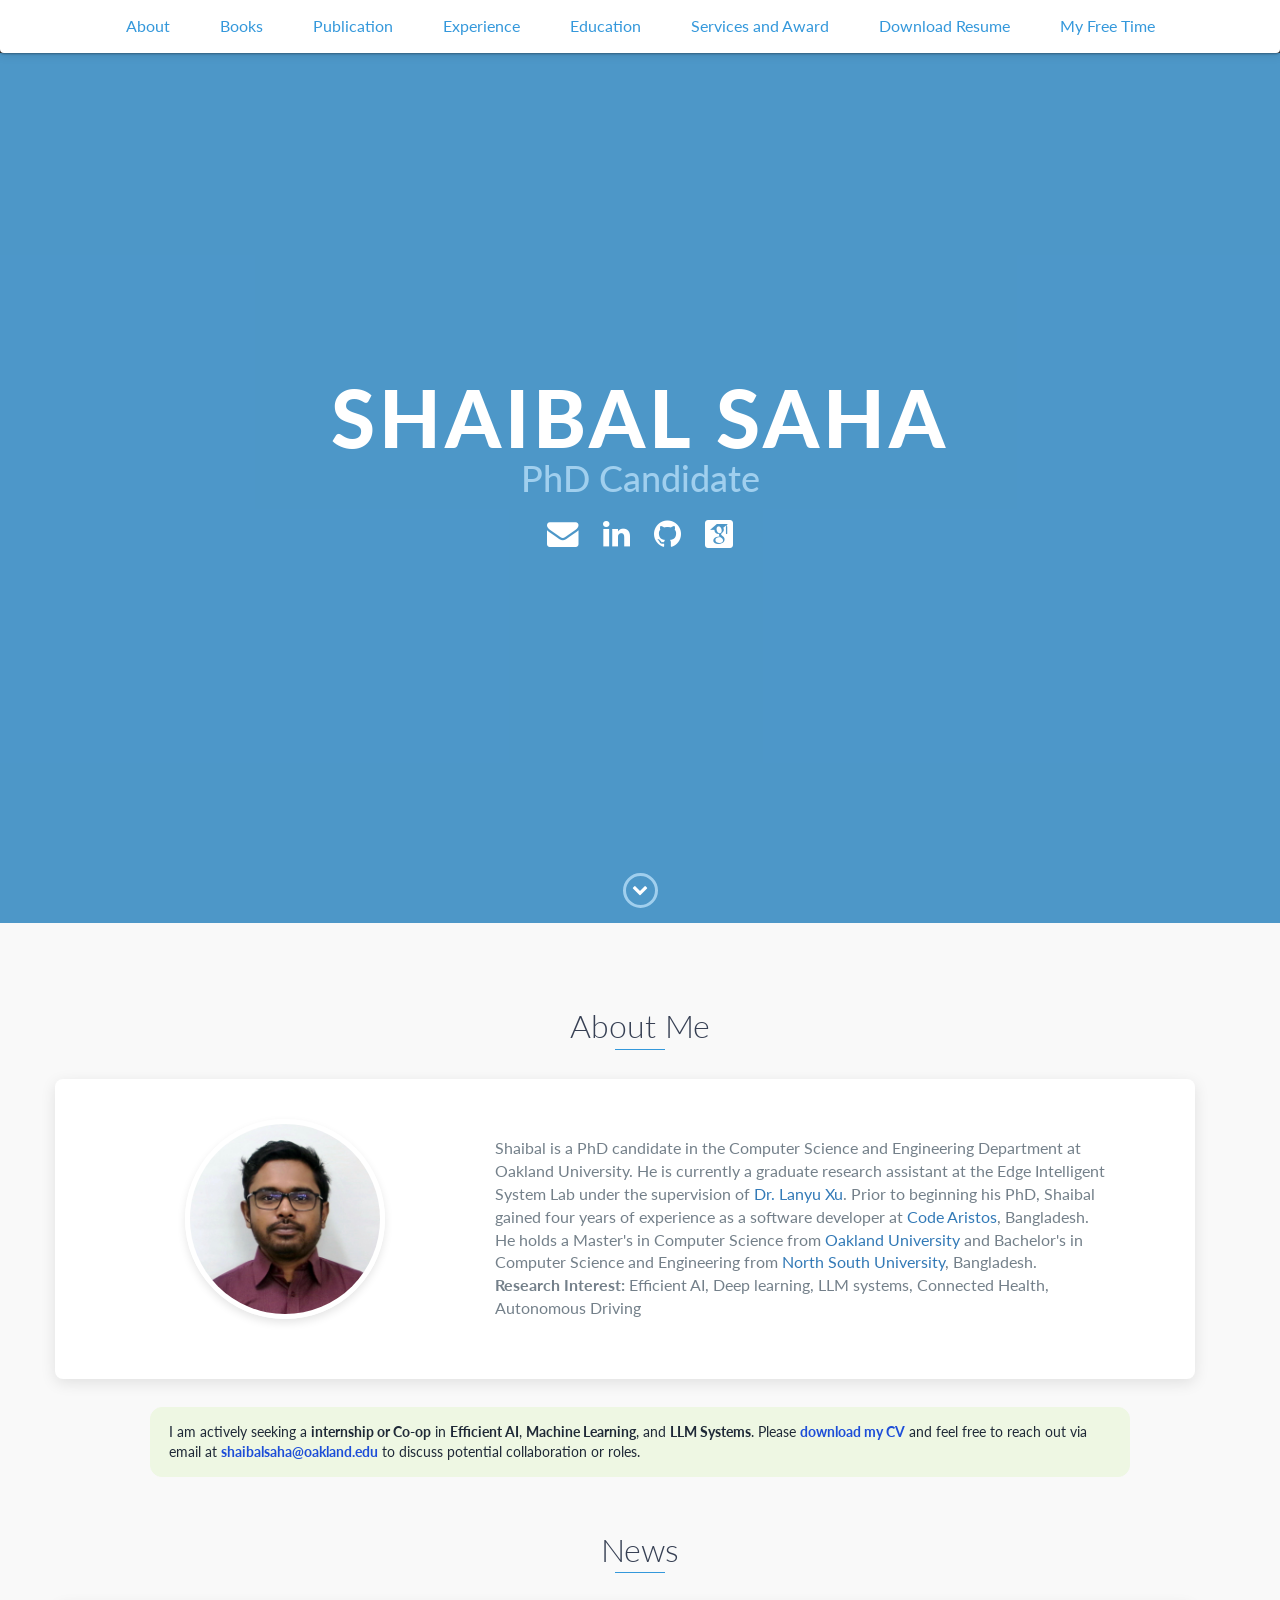
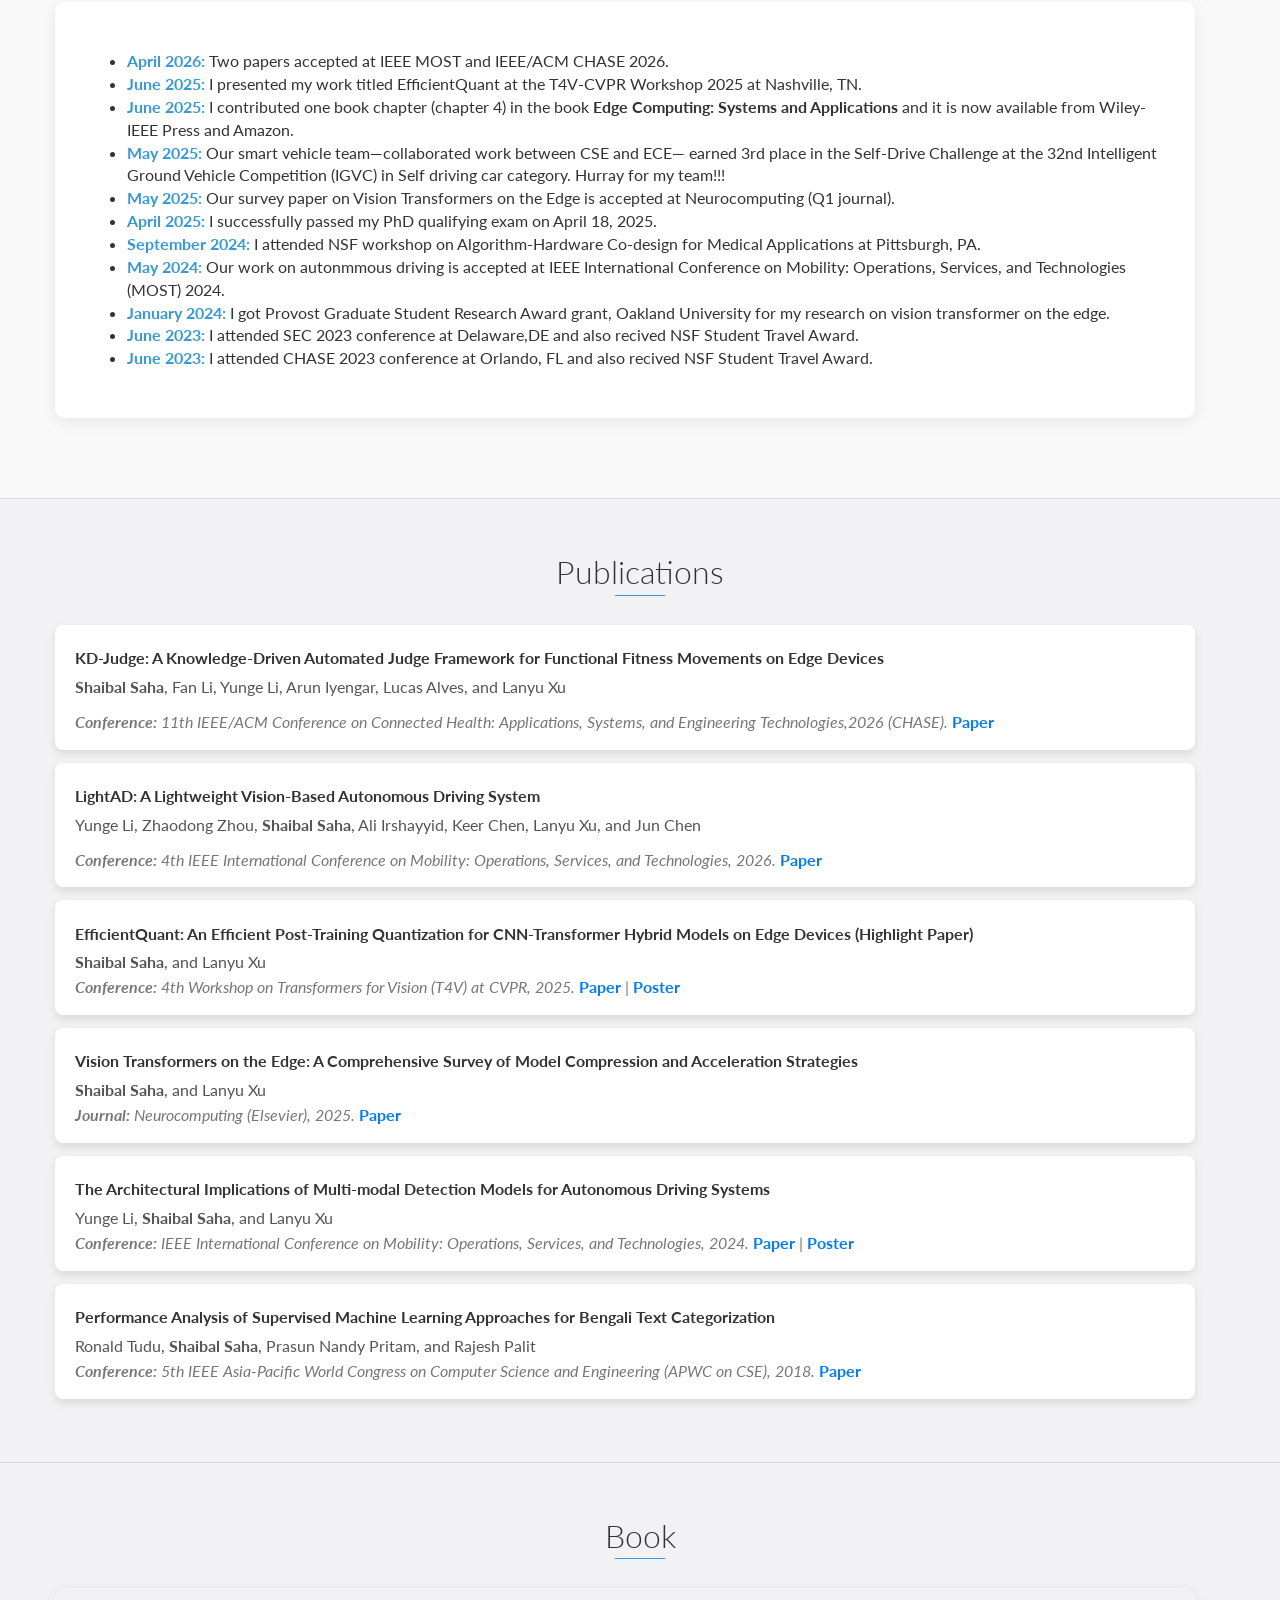
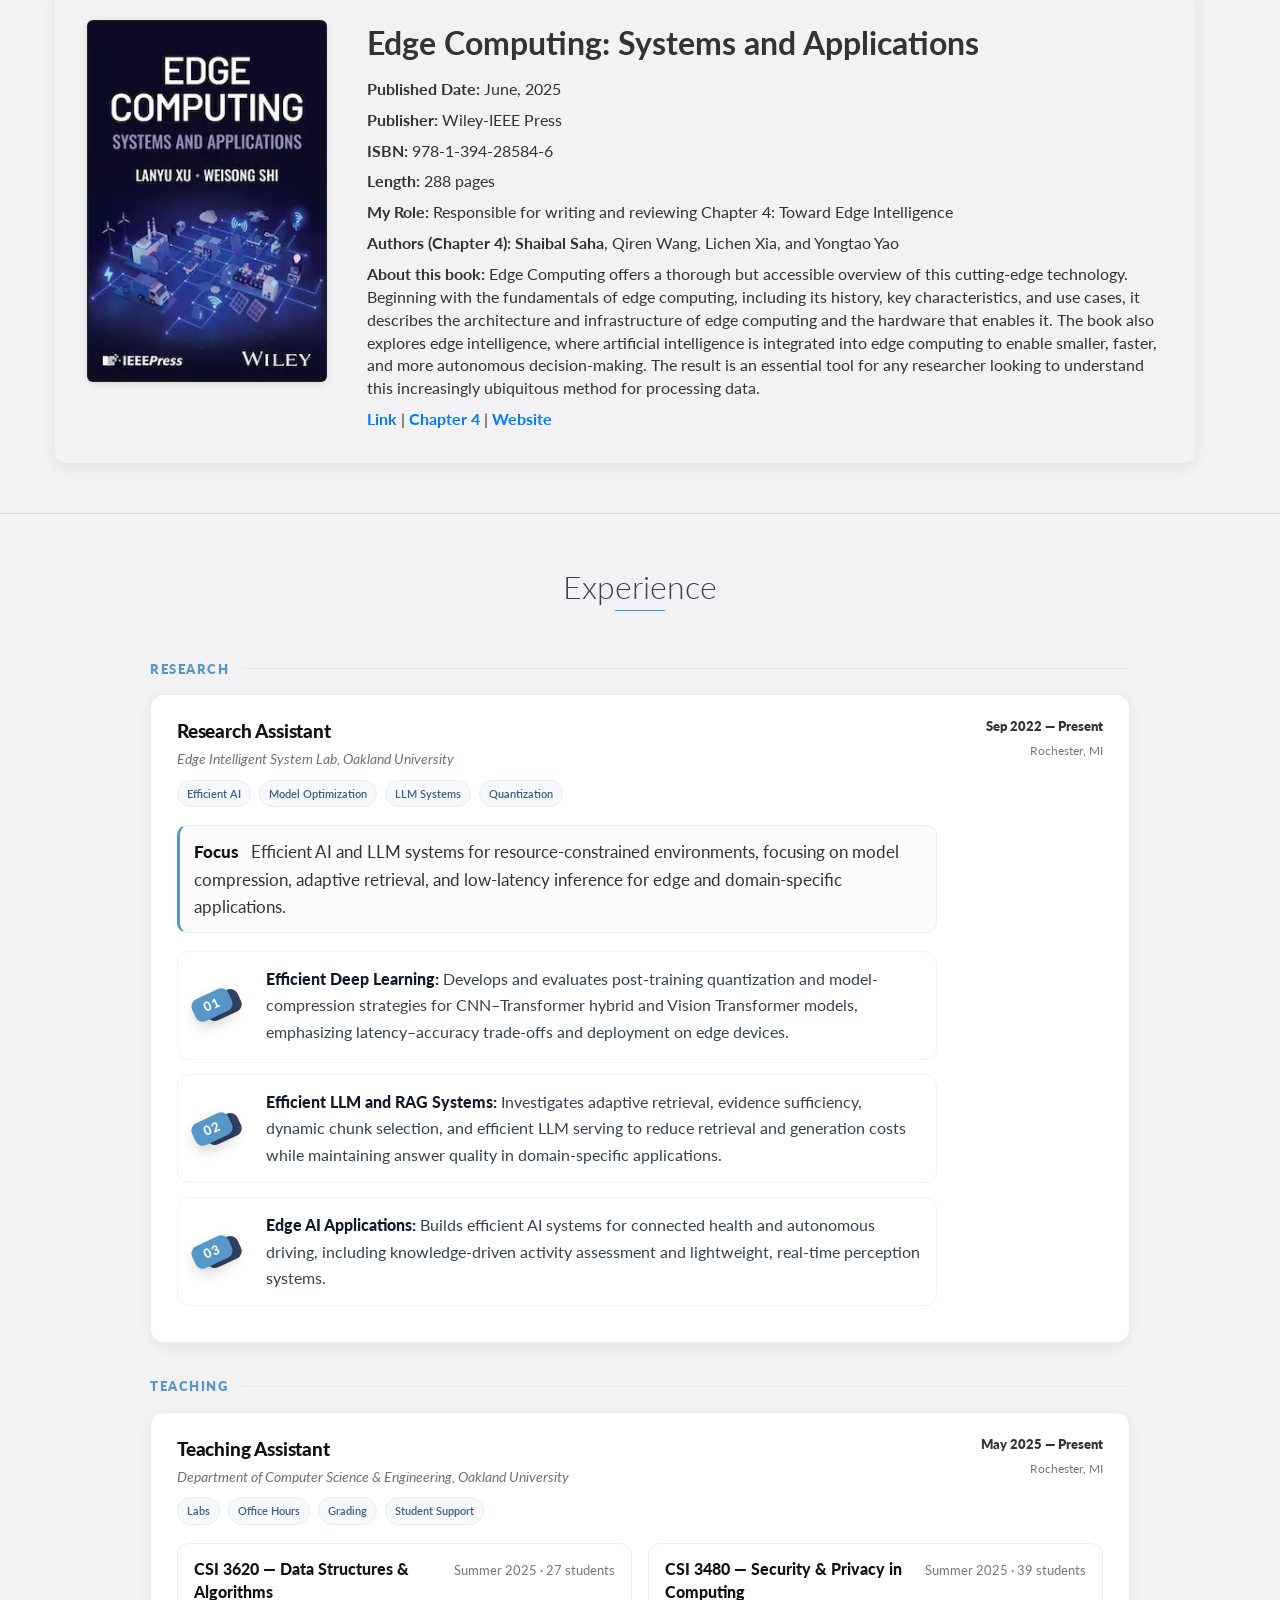
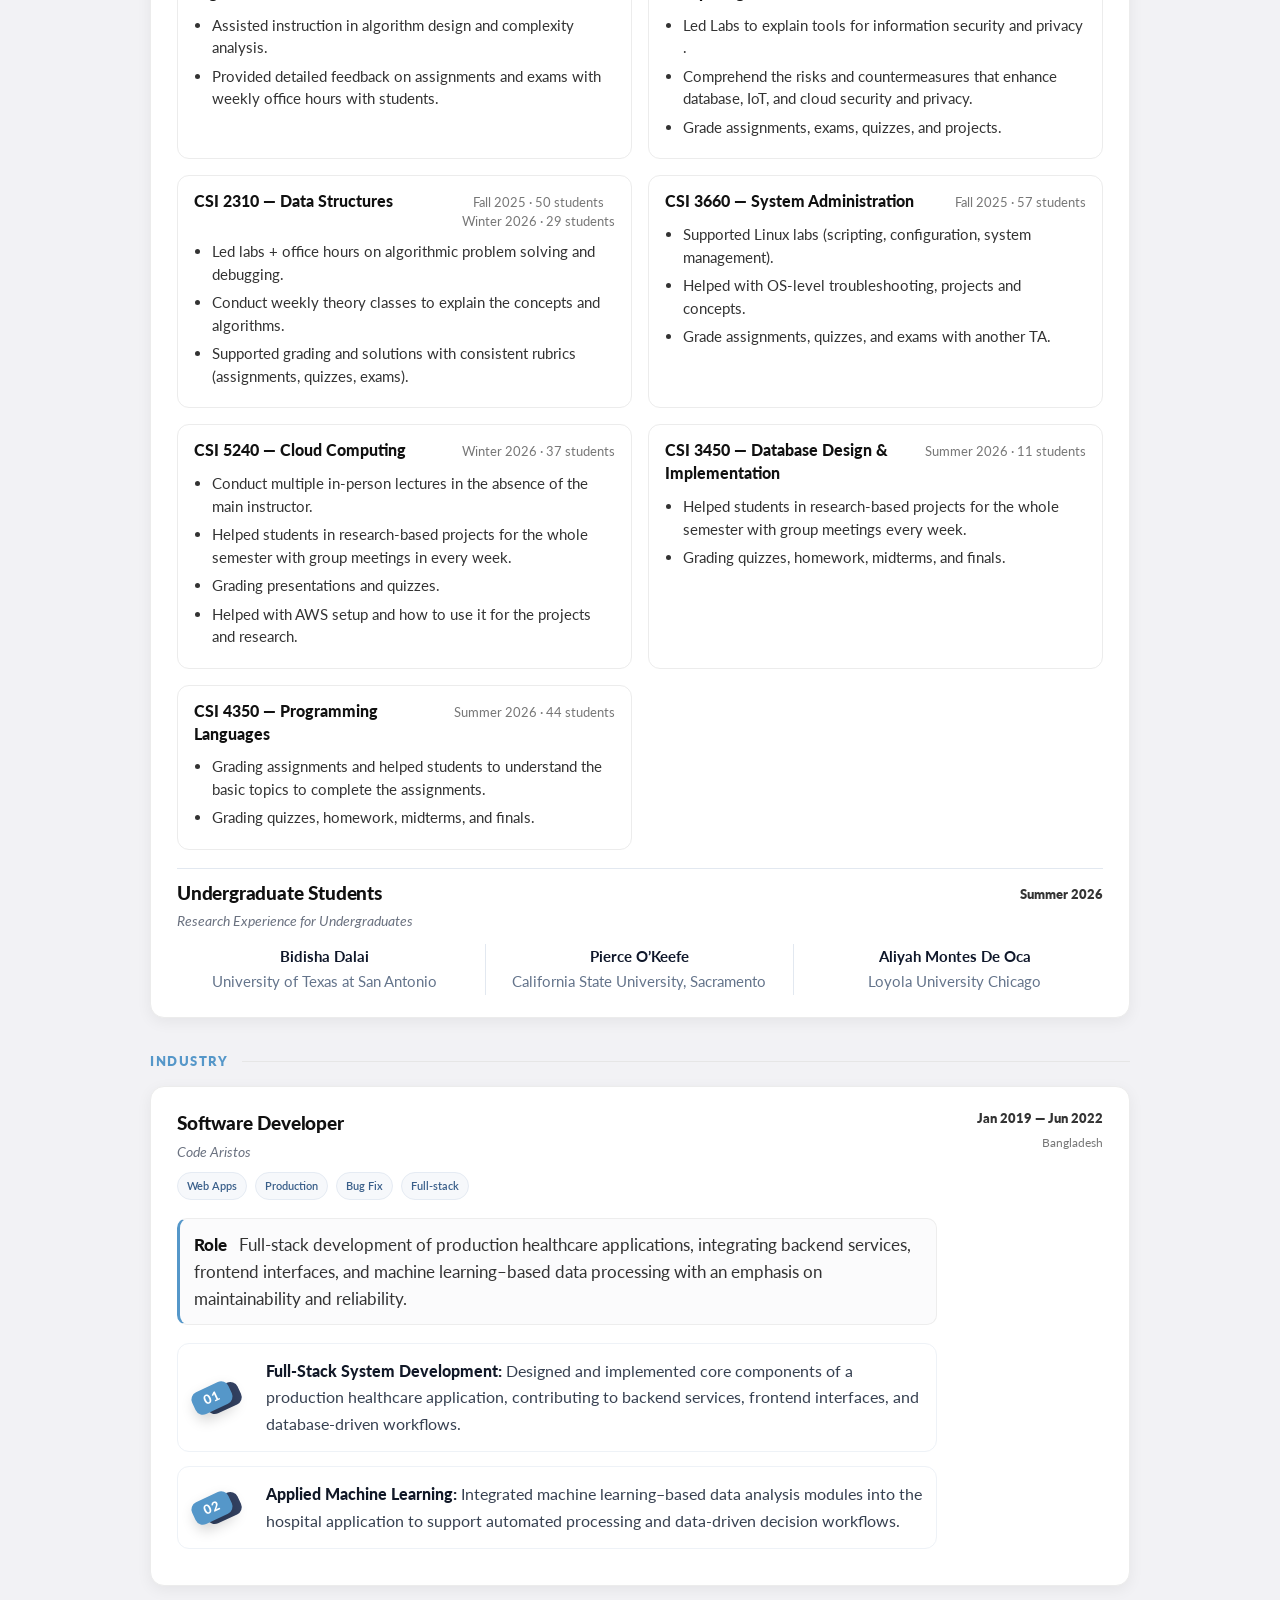
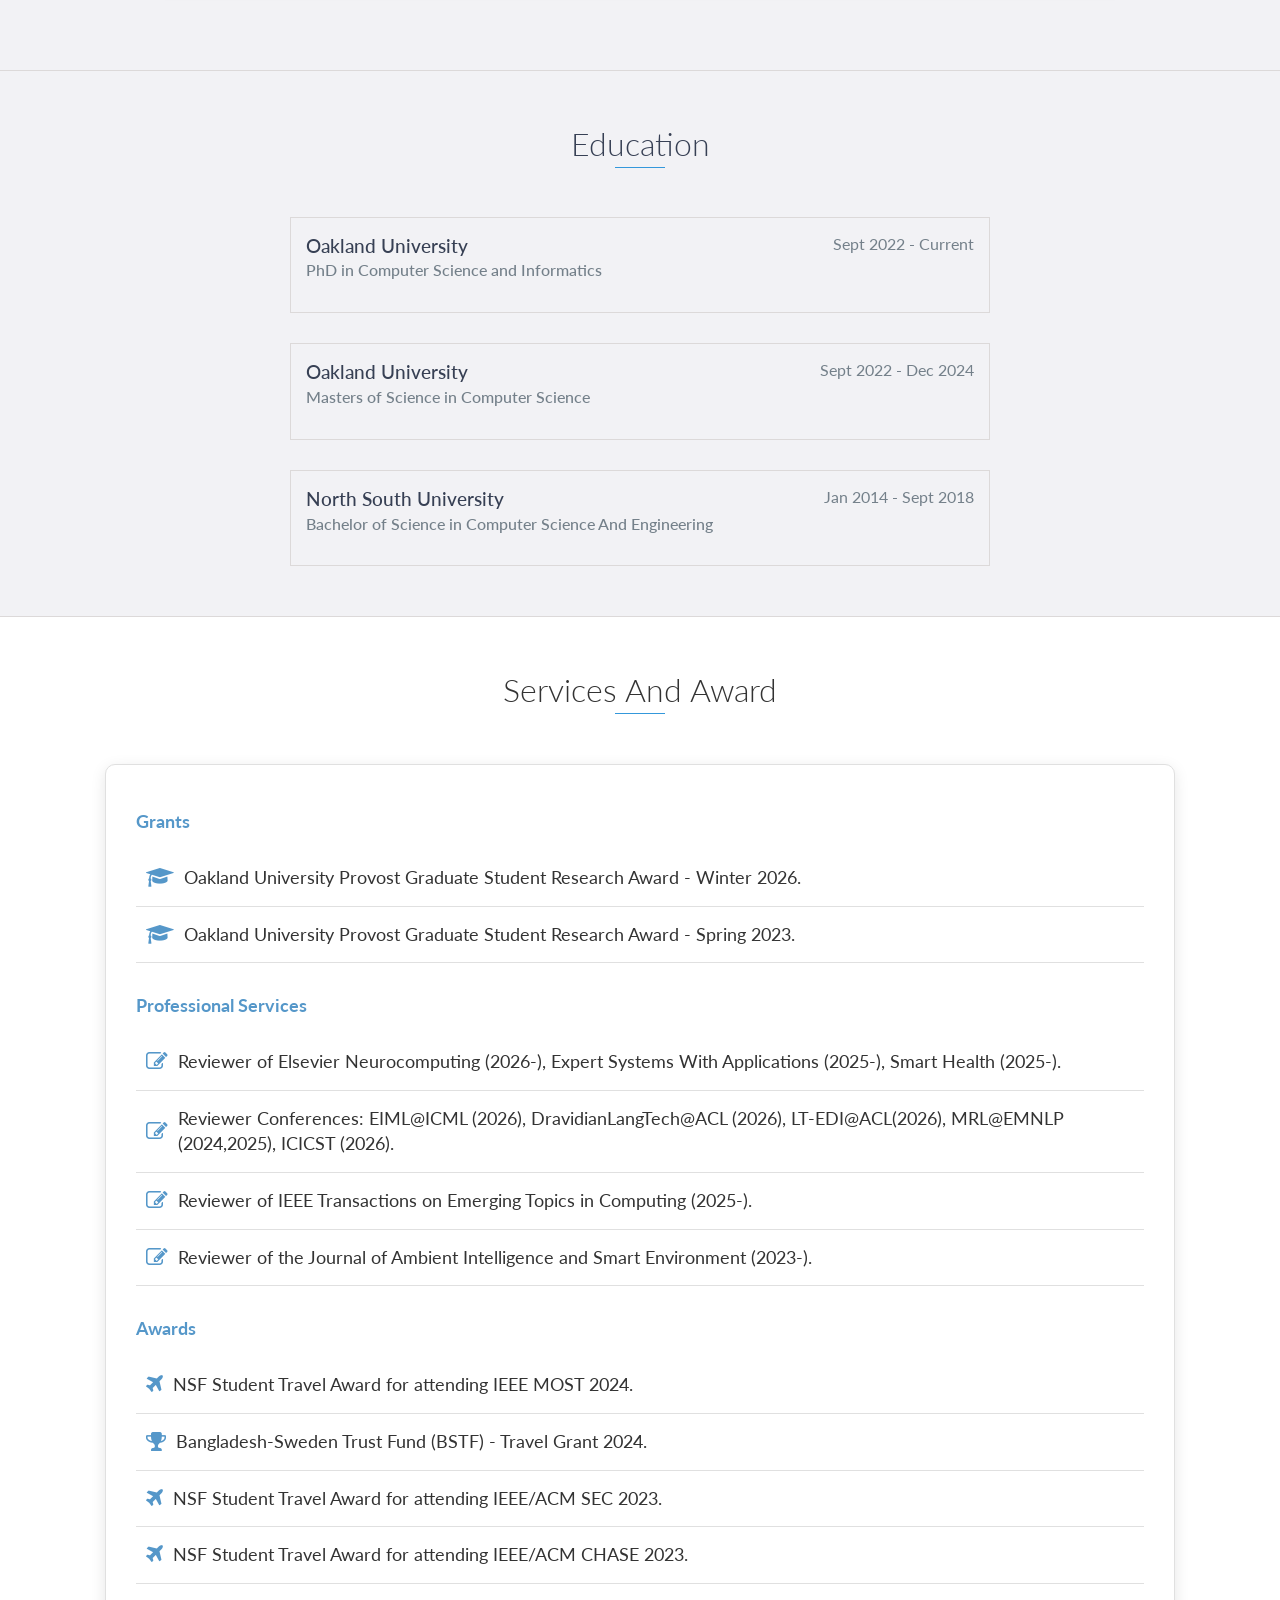
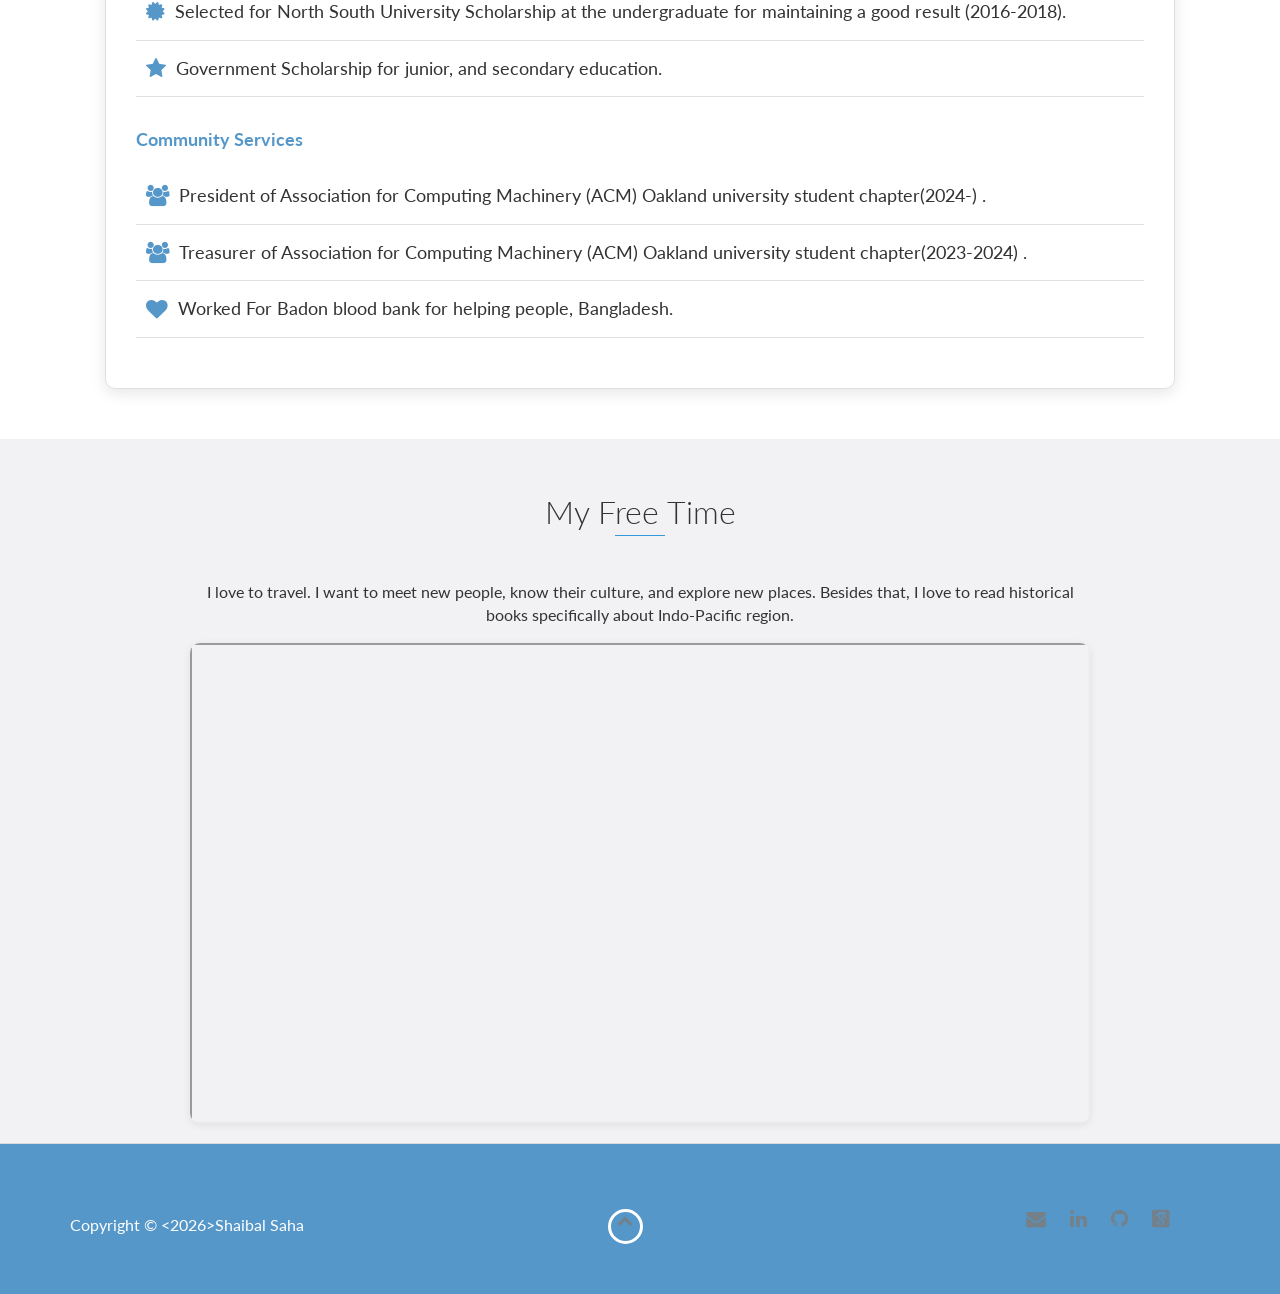
==== commit 8ba7bd2c: "html typo" ====
--- a/index.html
+++ b/index.html
@@ -607,19 +607,7 @@
     <h2 class="heading">Publications</h2>
     <div class="container">
         <div class="row">
-            <!-- Publication Entry 1 -->
-			            <!-- <div class="publication shadow-large" style="margin-bottom: 13px; padding: 1px 20px; background-color: #fff; border-radius: 8px; box-shadow: 0 4px 8px rgba(0, 0, 0, 0.1);">
-                <h4 style="margin-bottom: 6px; font-weight: 700; color: #333;"> KD-Judge: A Knowledge-Driven Automated Judge Framework for Functional Fitness Movements on Edge Devices
-                <p style="margin: 0; font-size: 16px; color: #555;">
-                <b>Shaibal Saha</b>, Fan Li, Yunge Li, Arun Iyengar, Lucas Alves, and Lanyu Xu
-                </p>
-                <p style="margin: 2px 0 15px; font-size: 16px; color: #777;">
-                    <i><strong>Conference:</strong> 11th IEEE/ACM Conference on Connected Health: Applications, Systems, and Engineering Technologies,2026 (CHASE) </i>. <a href="https://arxiv.org/abs/2604.19834" target="_blank" style="text-decoration: none; color: #007bff; font-weight: bold; display: inline-block; margin-top: 10px;">Paper</a>
-					<!-- <a href="https://arxiv.org/abs/2506.11093" target="_blank" style="text-decoration: none; color: #007bff; font-weight: bold; display: inline-block; margin-top: 10px;">Paper</a> | 
-                        <a href="images/EfficientQuant.pdf" target="_blank" style="text-decoration: none; color: #007bff; font-weight: bold; display: inline-block; margin-top: 10px;">Poster</a> -->
-                </p>
-
-            </div> -->
+
             <div class="publication shadow-large" style="margin-bottom: 13px; padding: 1px 20px; background-color: #fff; border-radius: 8px; box-shadow: 0 4px 8px rgba(0, 0, 0, 0.1);">
               <h4 style="margin-bottom: 6px; font-weight: 700; color: #333;"> KD-Judge: A Knowledge-Driven Automated Judge Framework for Functional Fitness Movements on Edge Devices
 </h4>
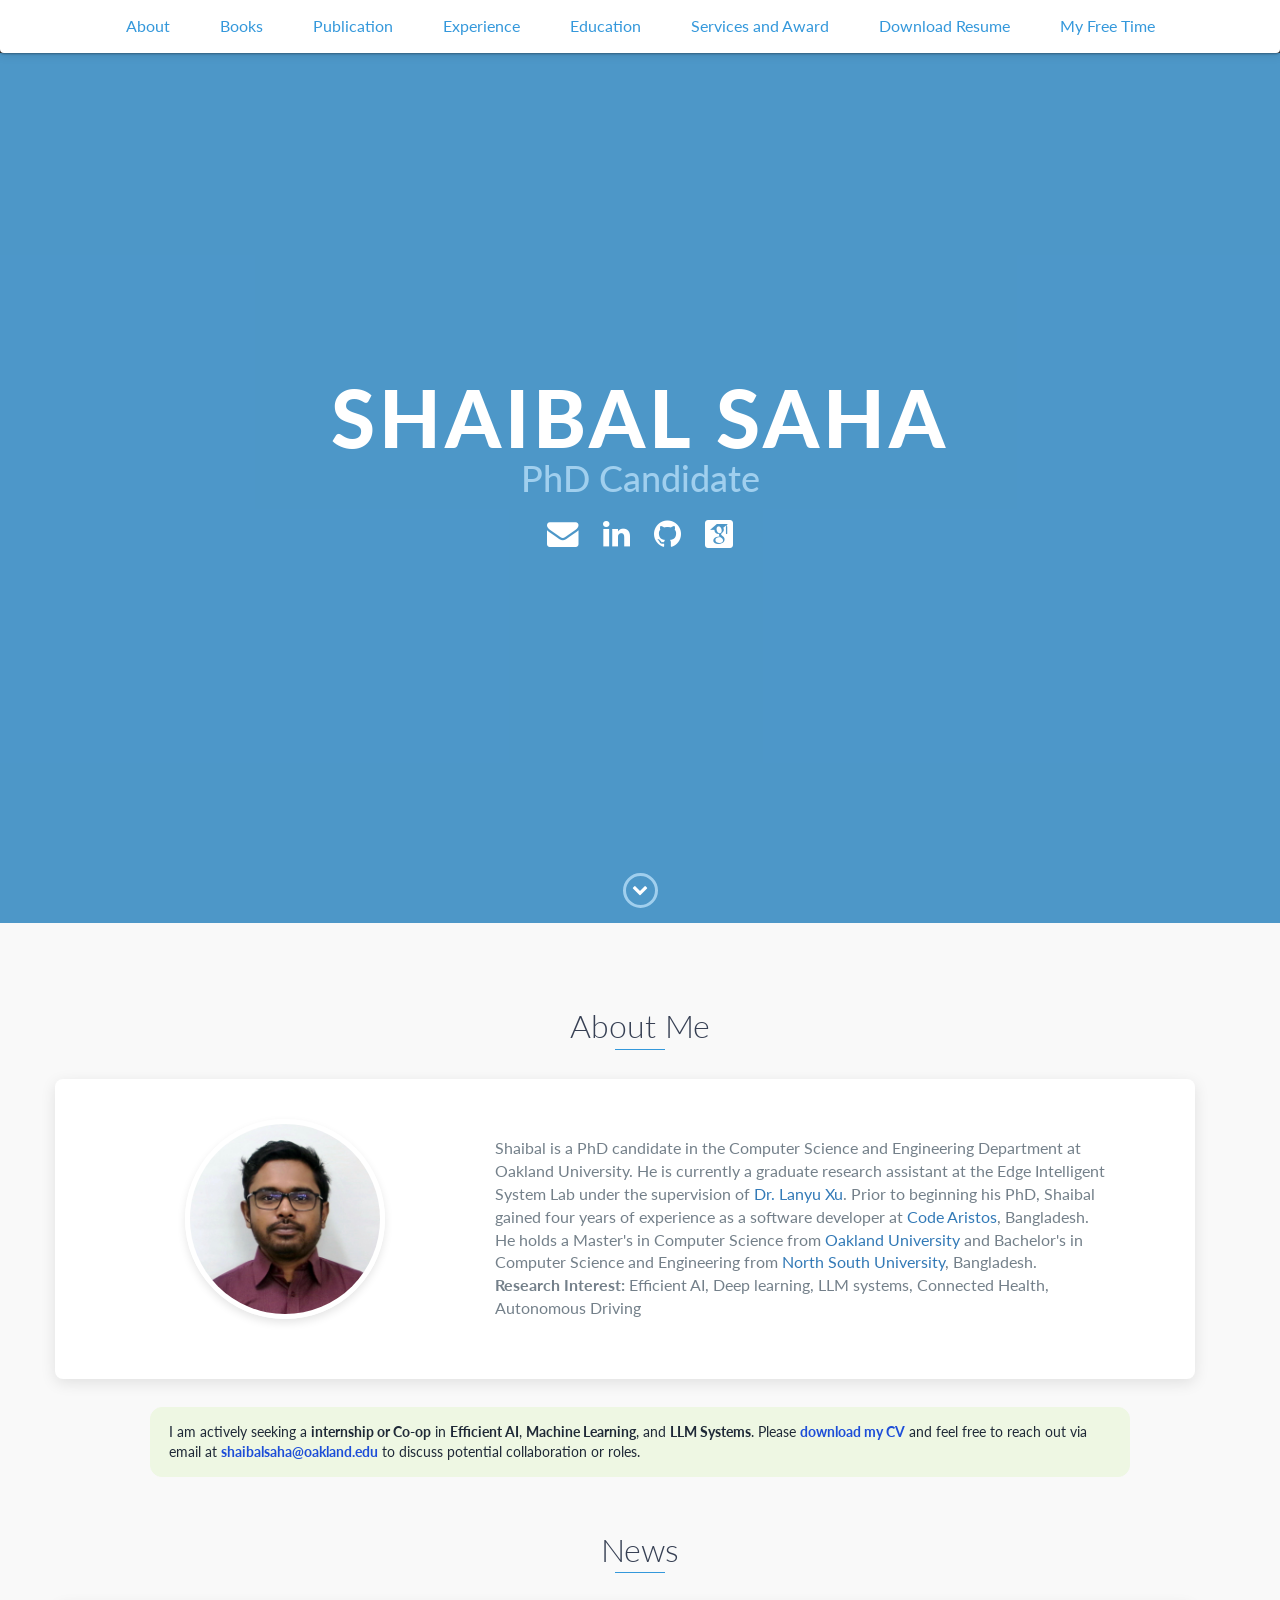
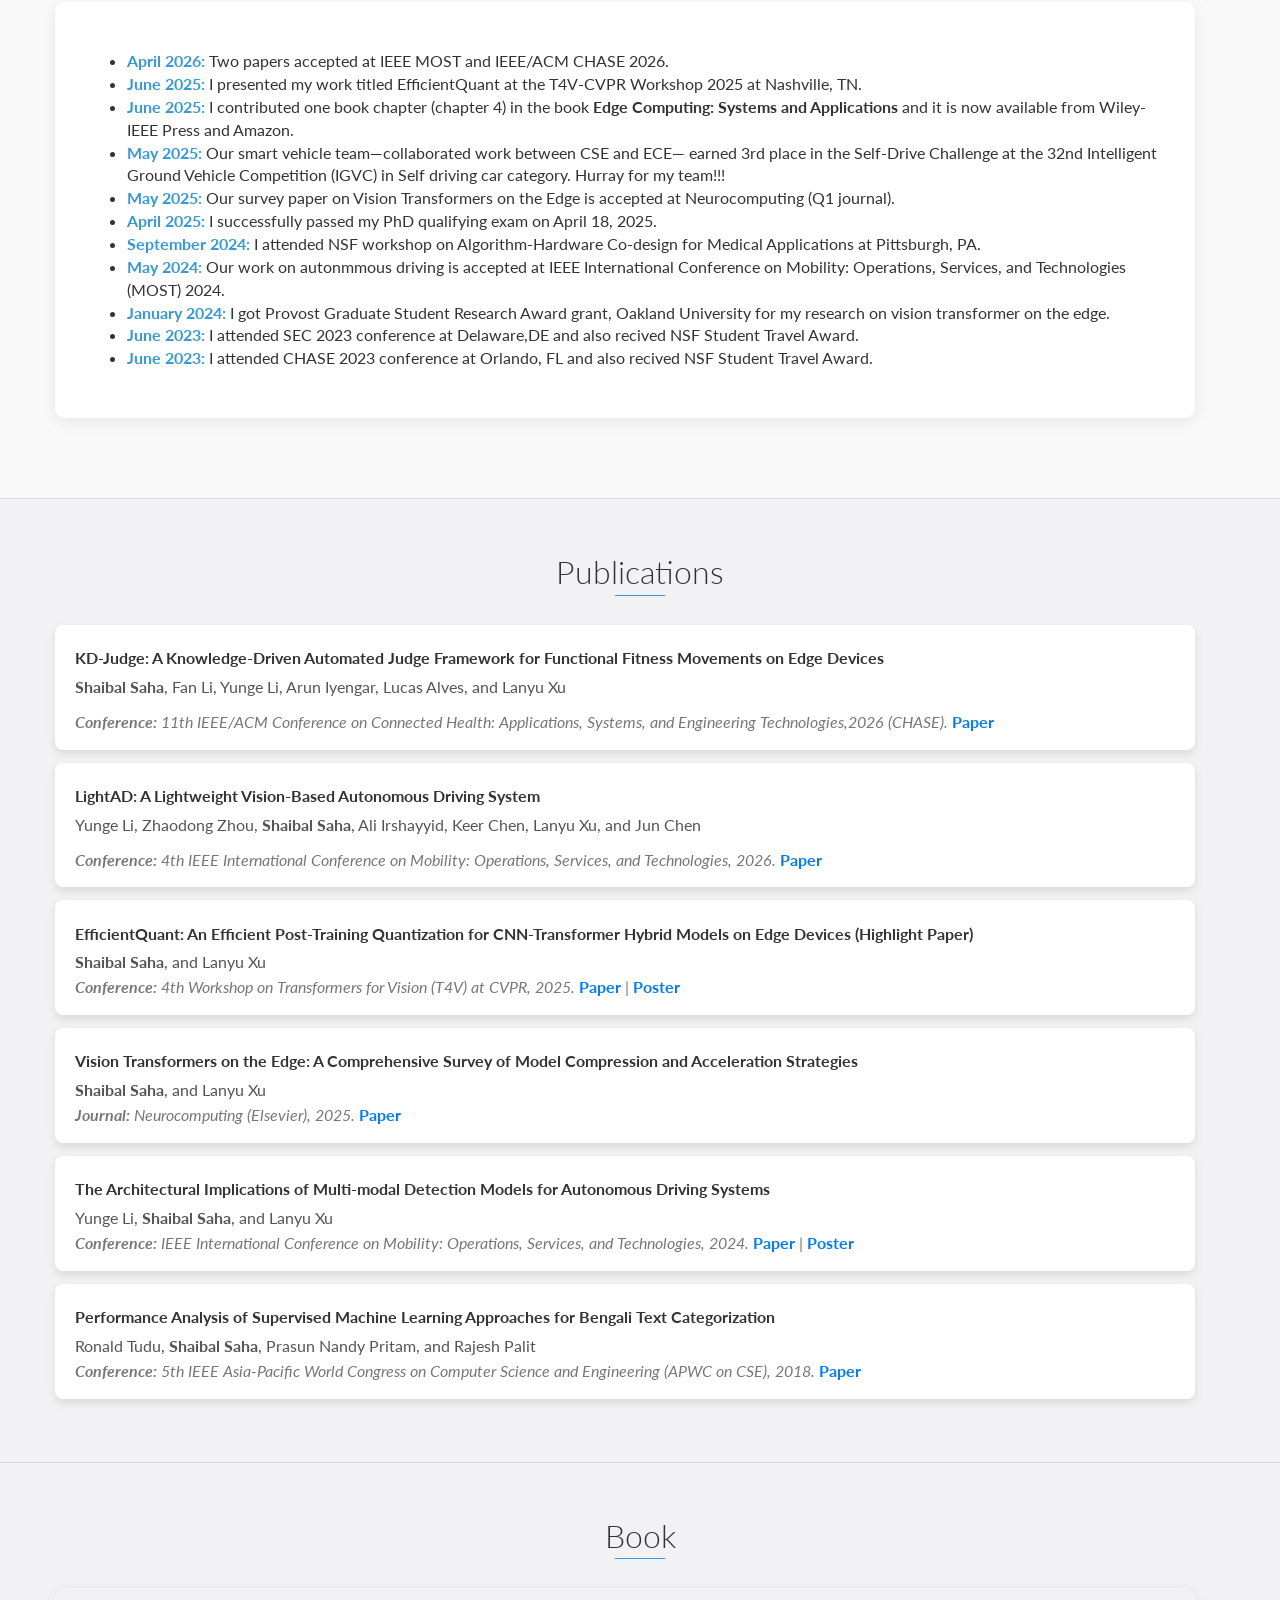
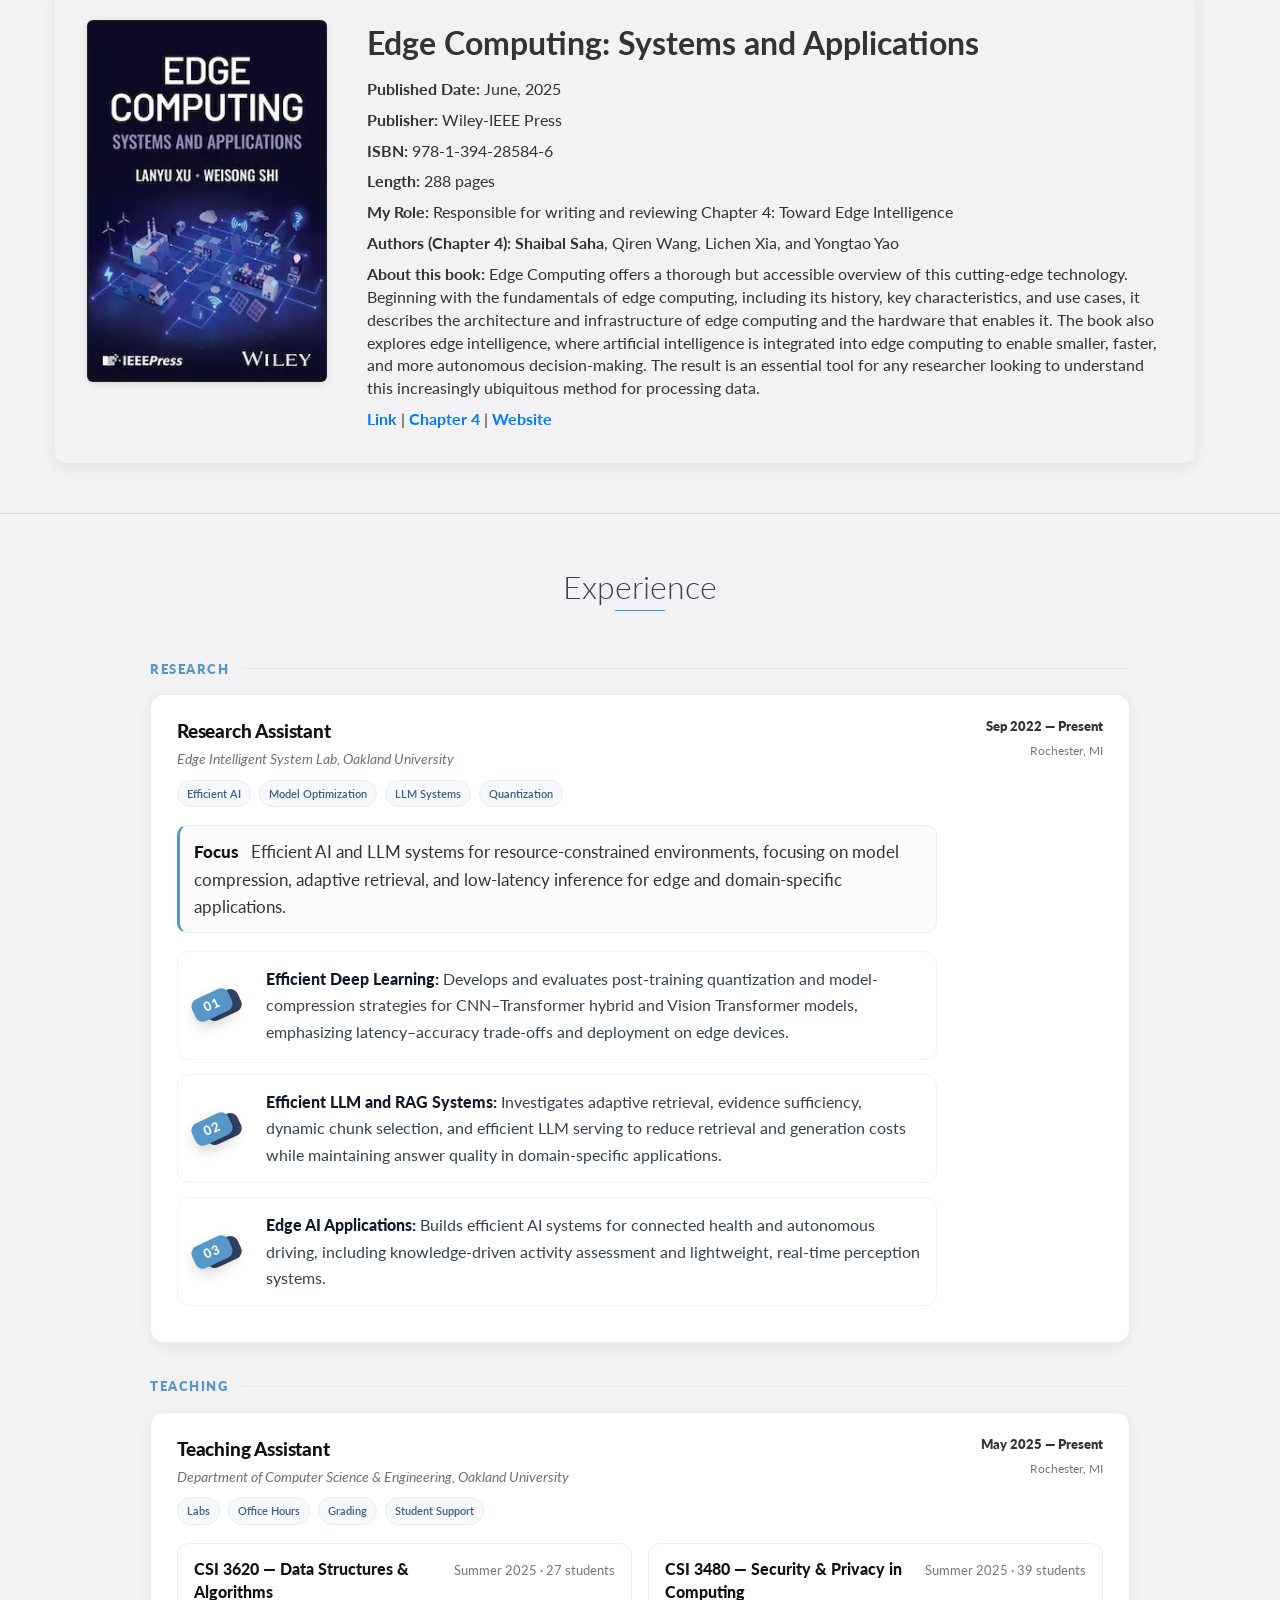
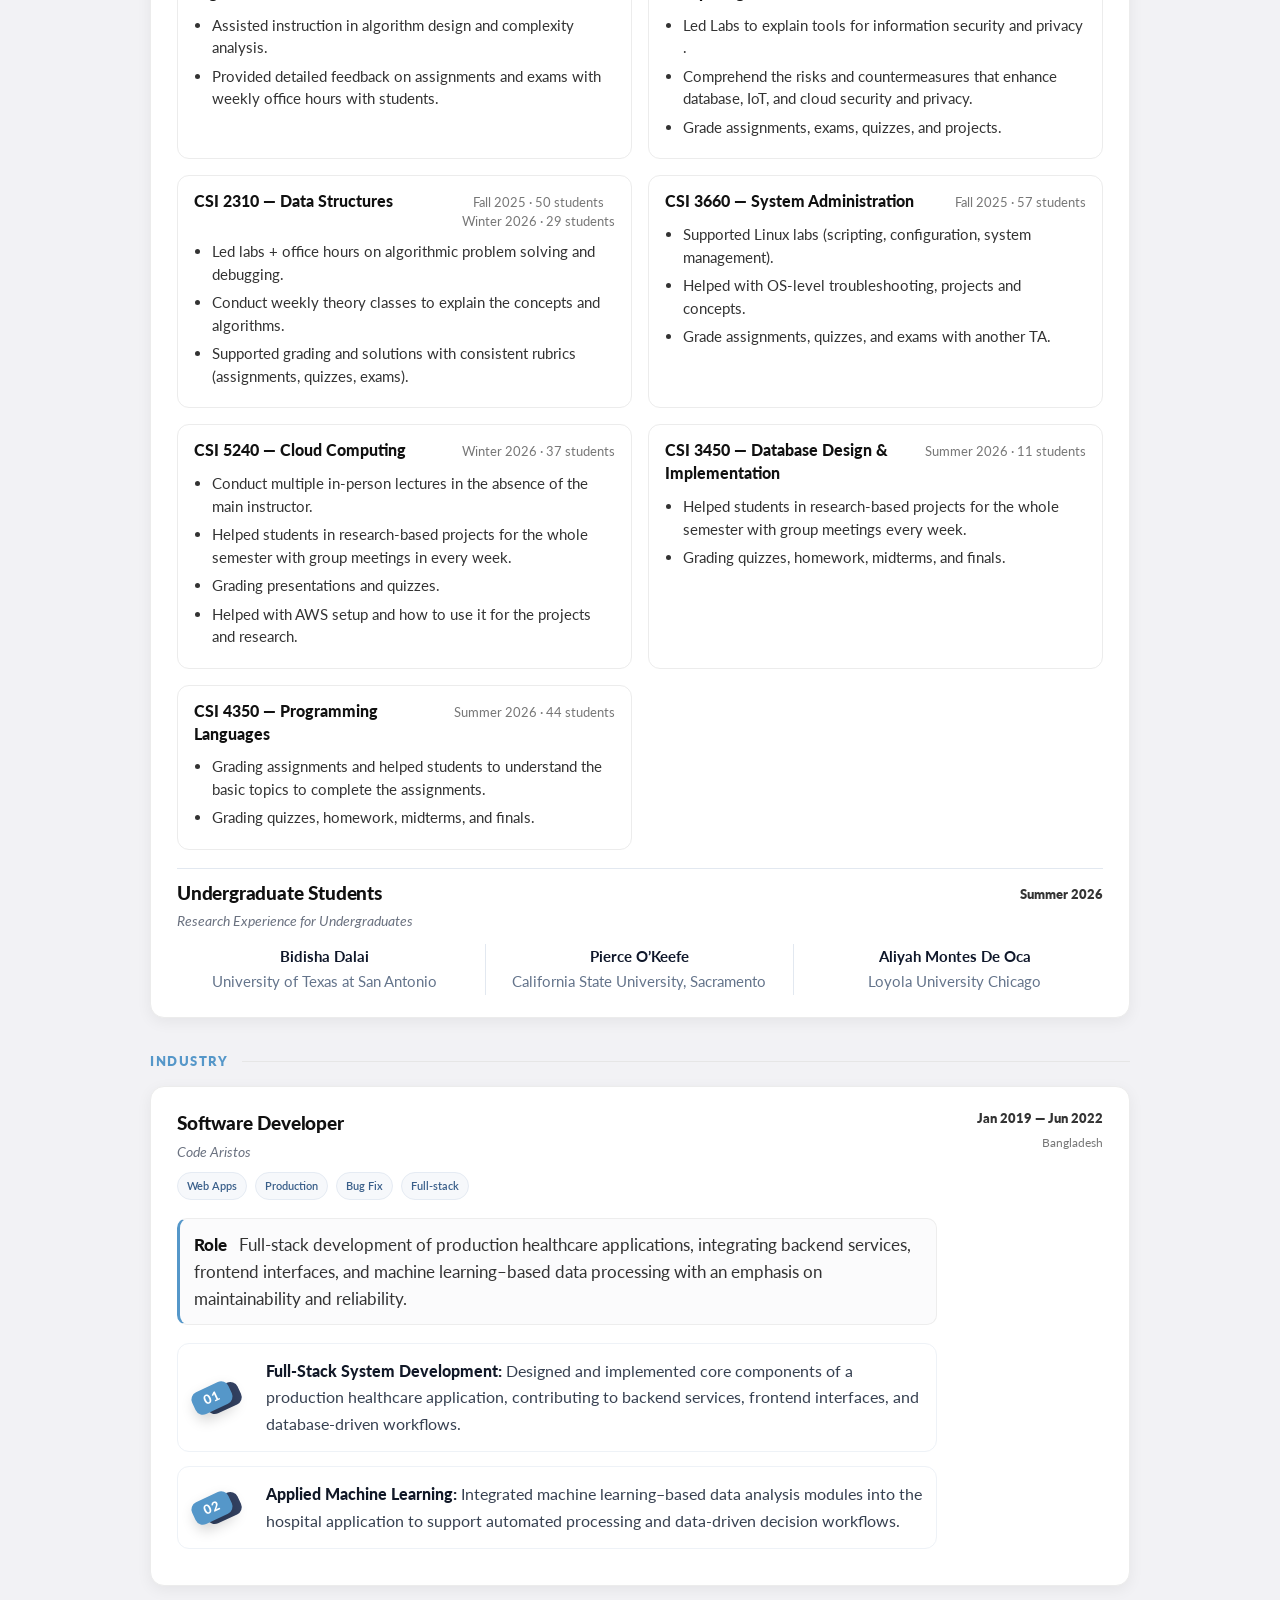
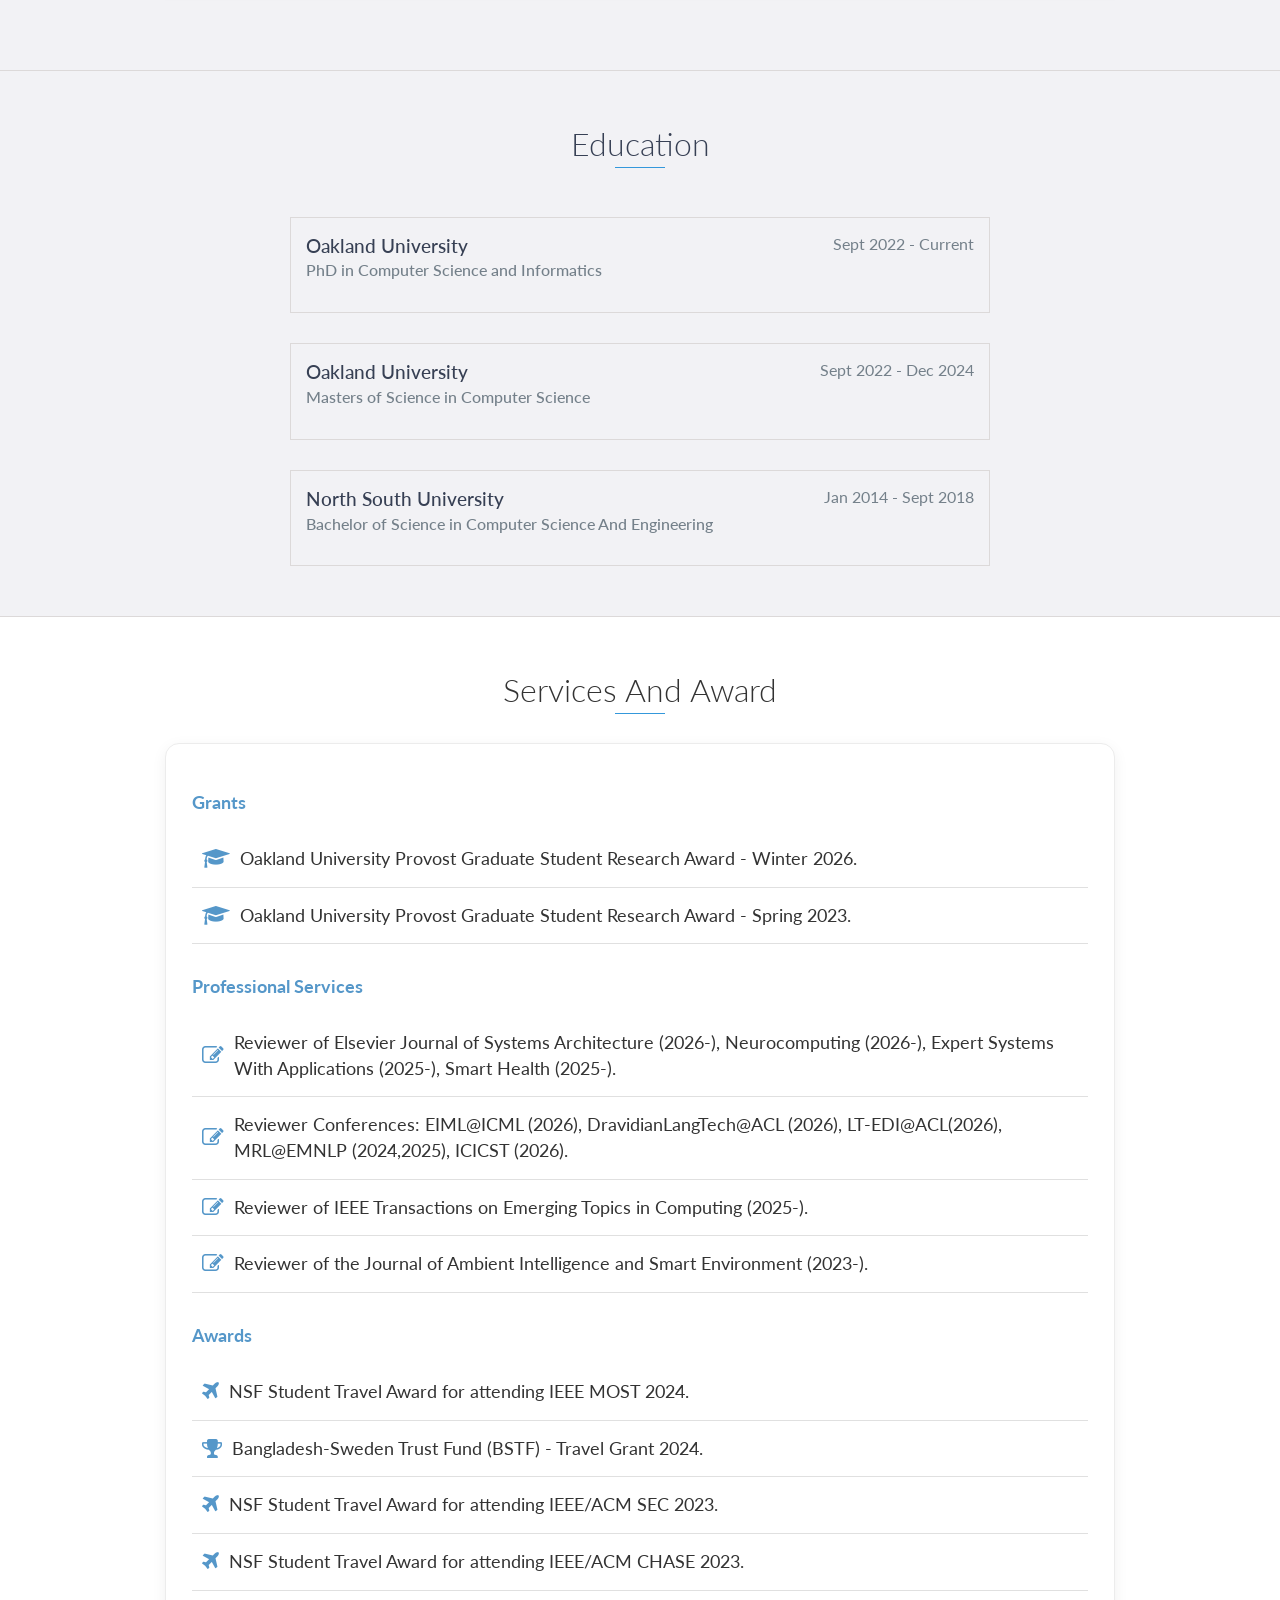
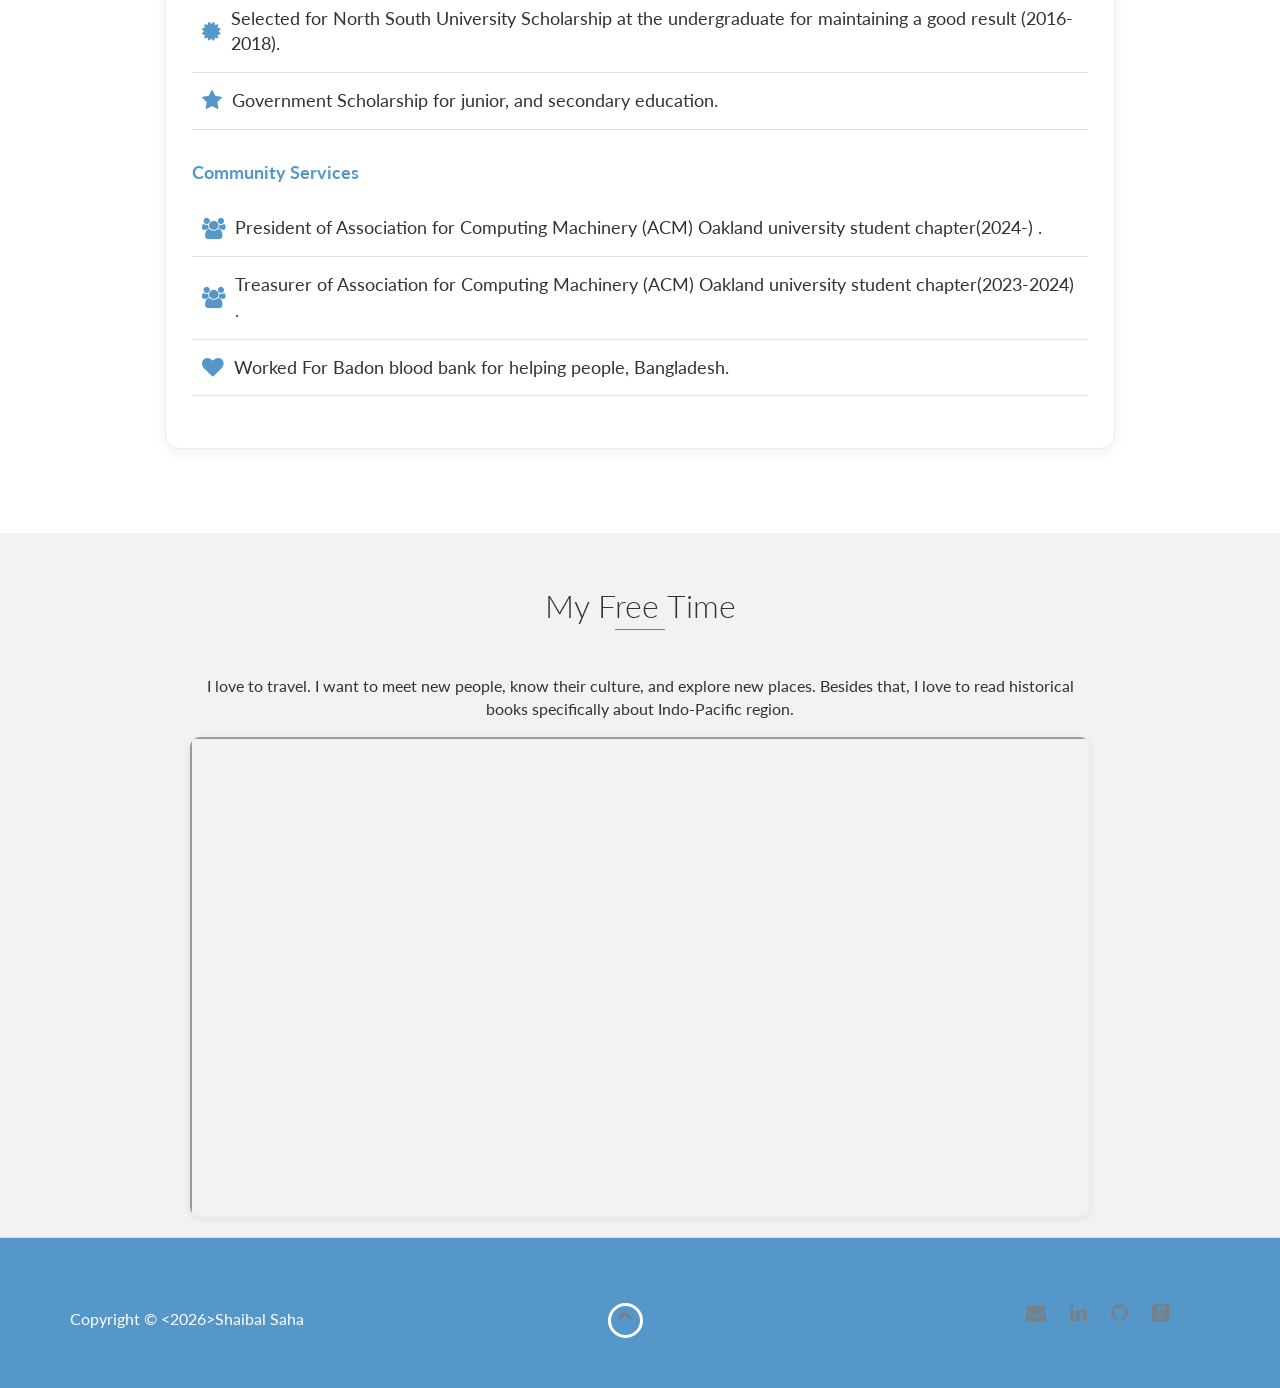
==== commit 8425c92d: "conference" ====
--- a/index.html
+++ b/index.html
@@ -1580,9 +1580,9 @@
         </div> -->
         <!-- End Services Subsection -->
          
-		      <div id="ServicesandAward" class="background-alt" style="text-align: center !important; background-color: #fff !important; padding: 50px 15px;">
+		      <div id="ServicesandAward" class="background-alt exp-block" style="text-align: center !important; background-color: #fff !important; padding: 50px 15px;">
         <h2 class="heading">Services And Award</h2>
-      <div class="card">
+      <div class="exp-card">
              <!-- Awards Subsection -->
      <div id="awards" class="subsection">
       <h4 class="subsection-heading">Grants</h4>
@@ -1603,7 +1603,8 @@
 				
                 <li>
                     <i class="fa fa-edit service-icon" aria-hidden="true"></i>
-                    Reviewer of Elsevier Neurocomputing (2026-), Expert Systems With Applications (2025-), Smart Health (2025-).
+                    Reviewer of Elsevier Journal of Systems Architecture
+                    (2026-), Neurocomputing (2026-), Expert Systems With Applications (2025-), Smart Health (2025-).
                 </li>
 				<li>
                     <i class="fa fa-edit service-icon" aria-hidden="true"></i>
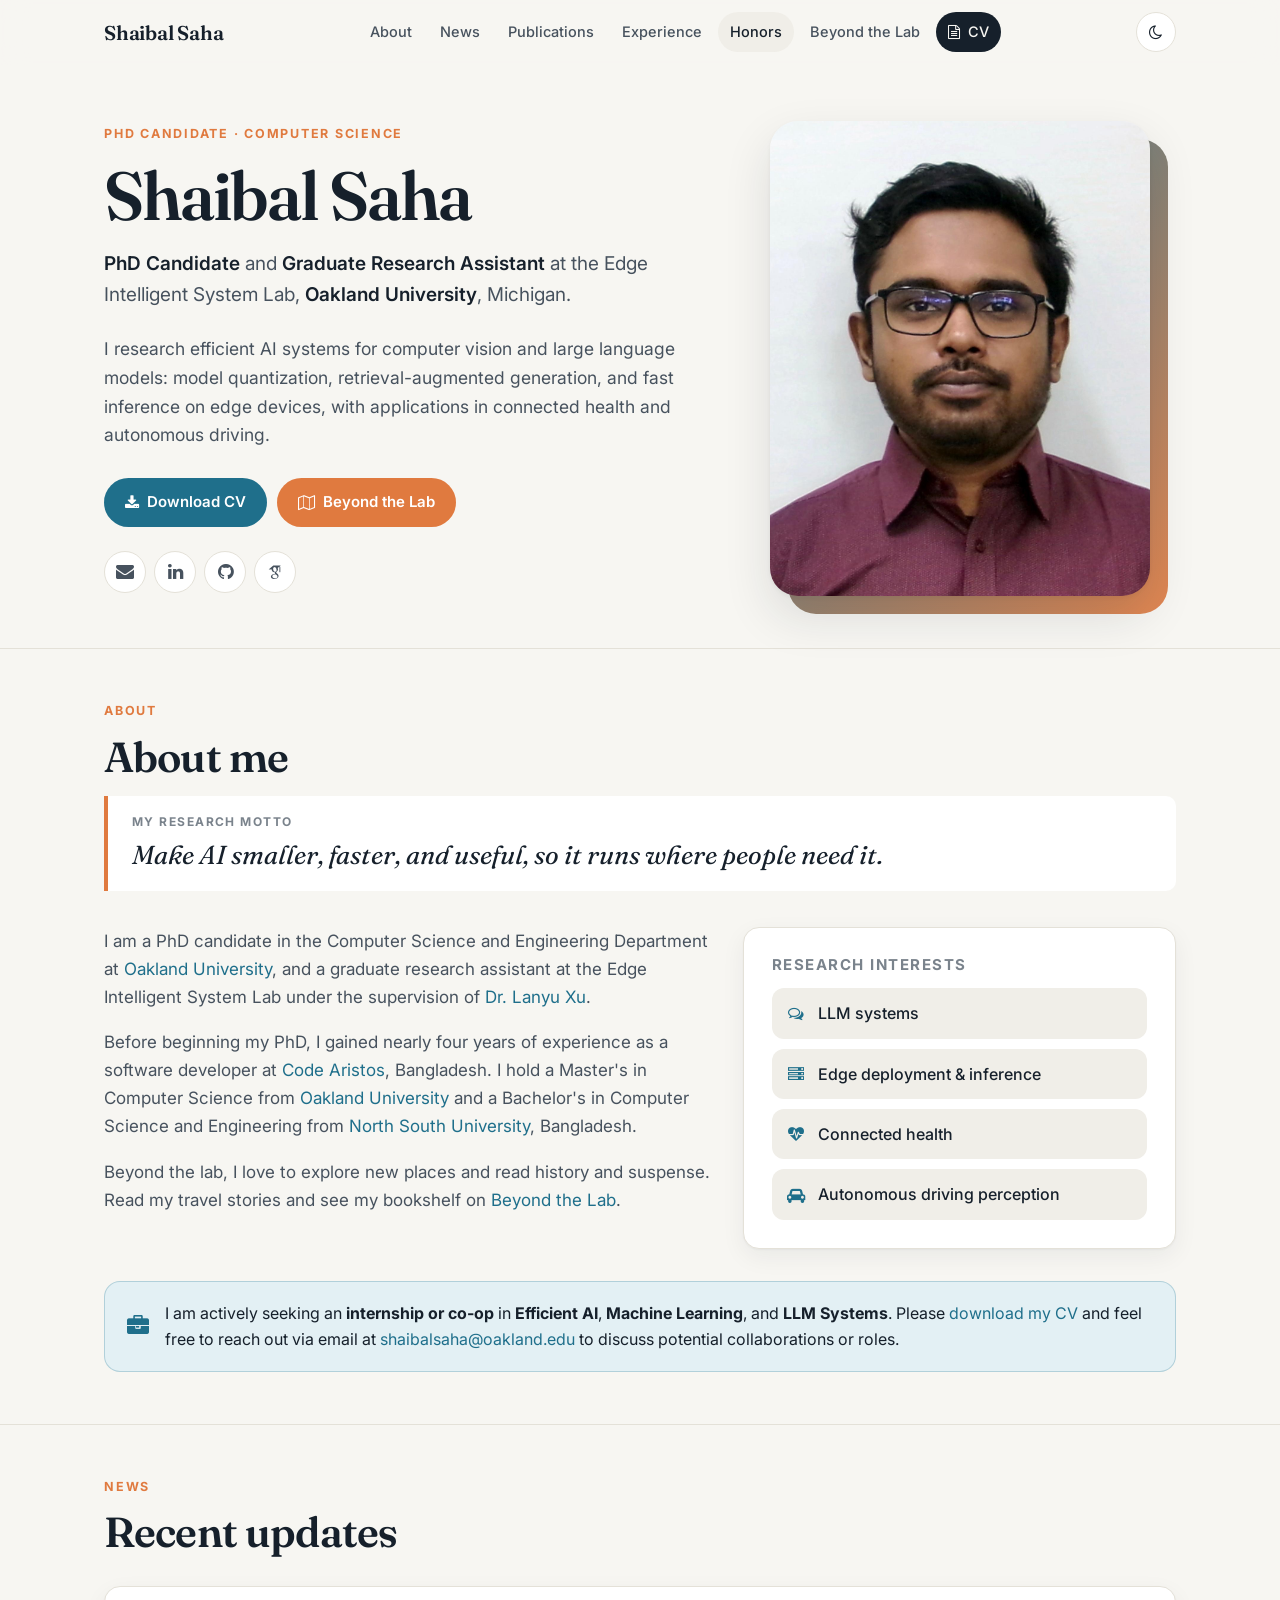
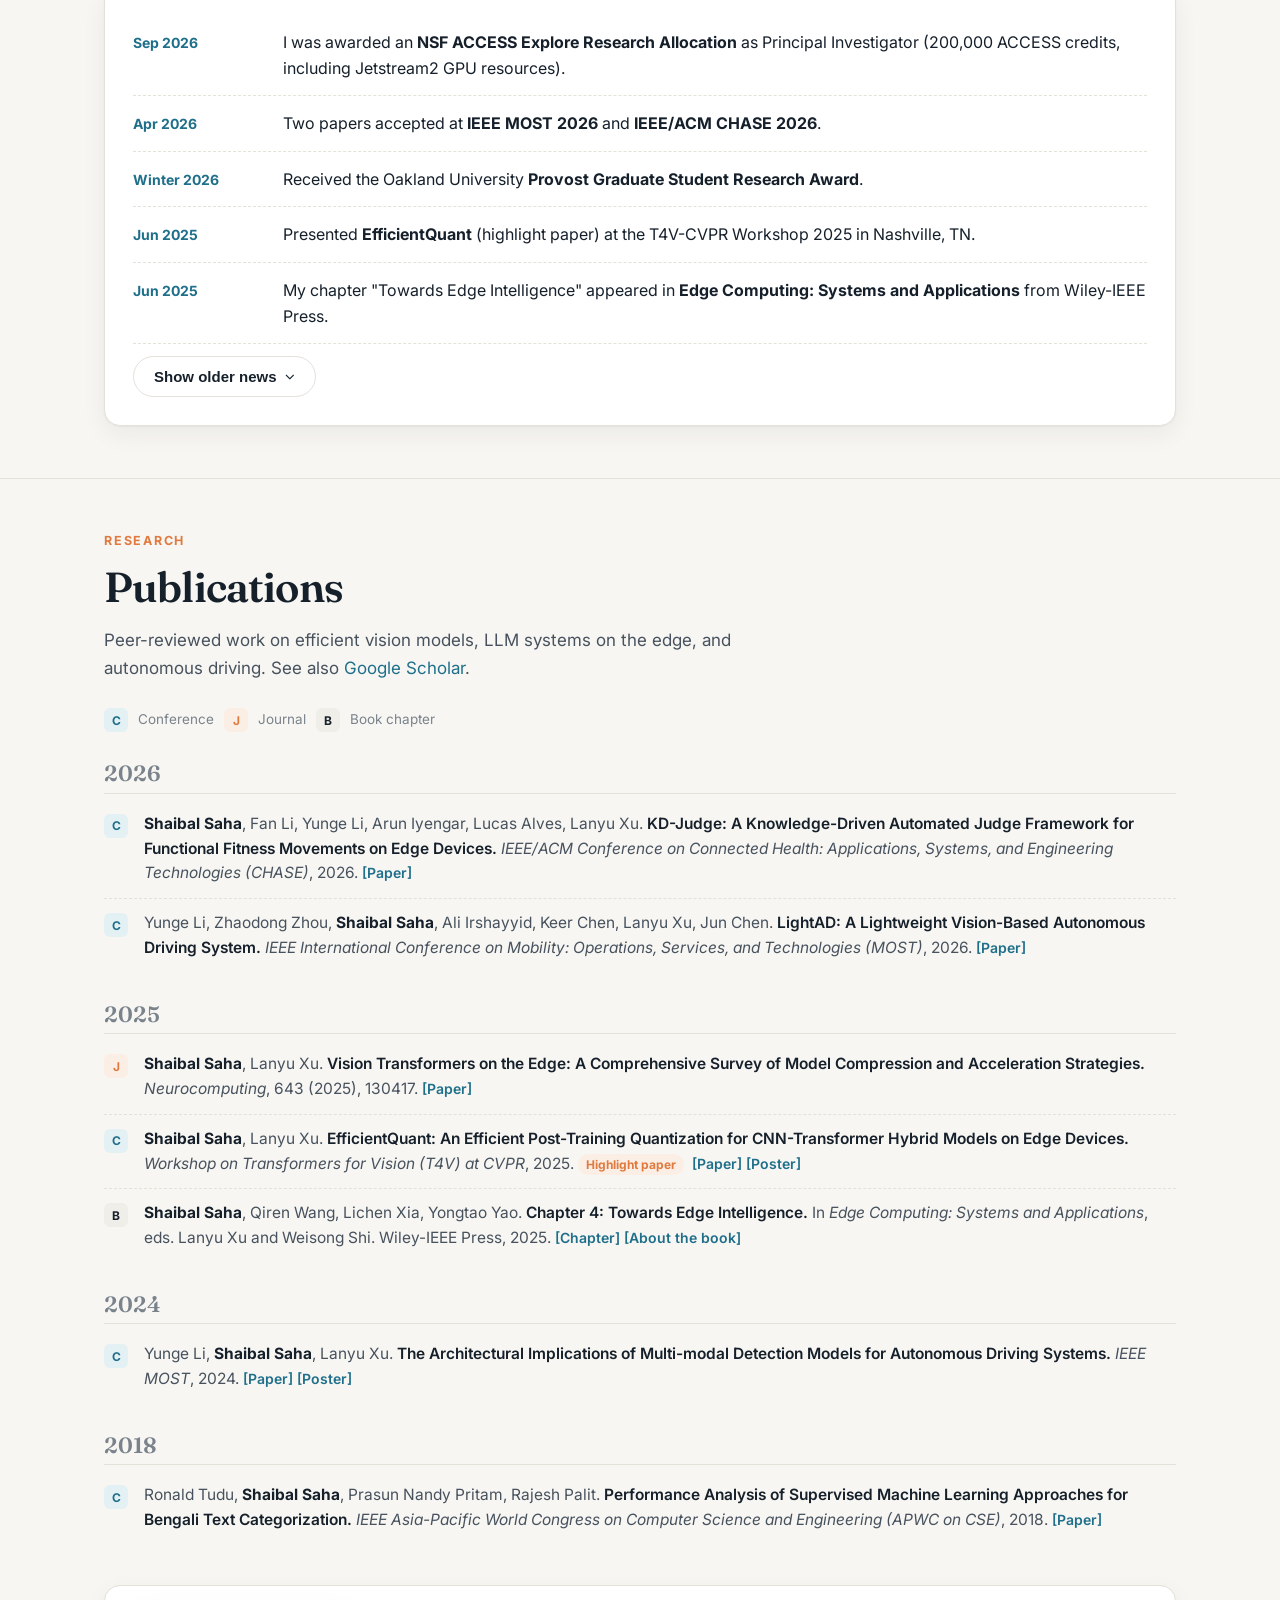
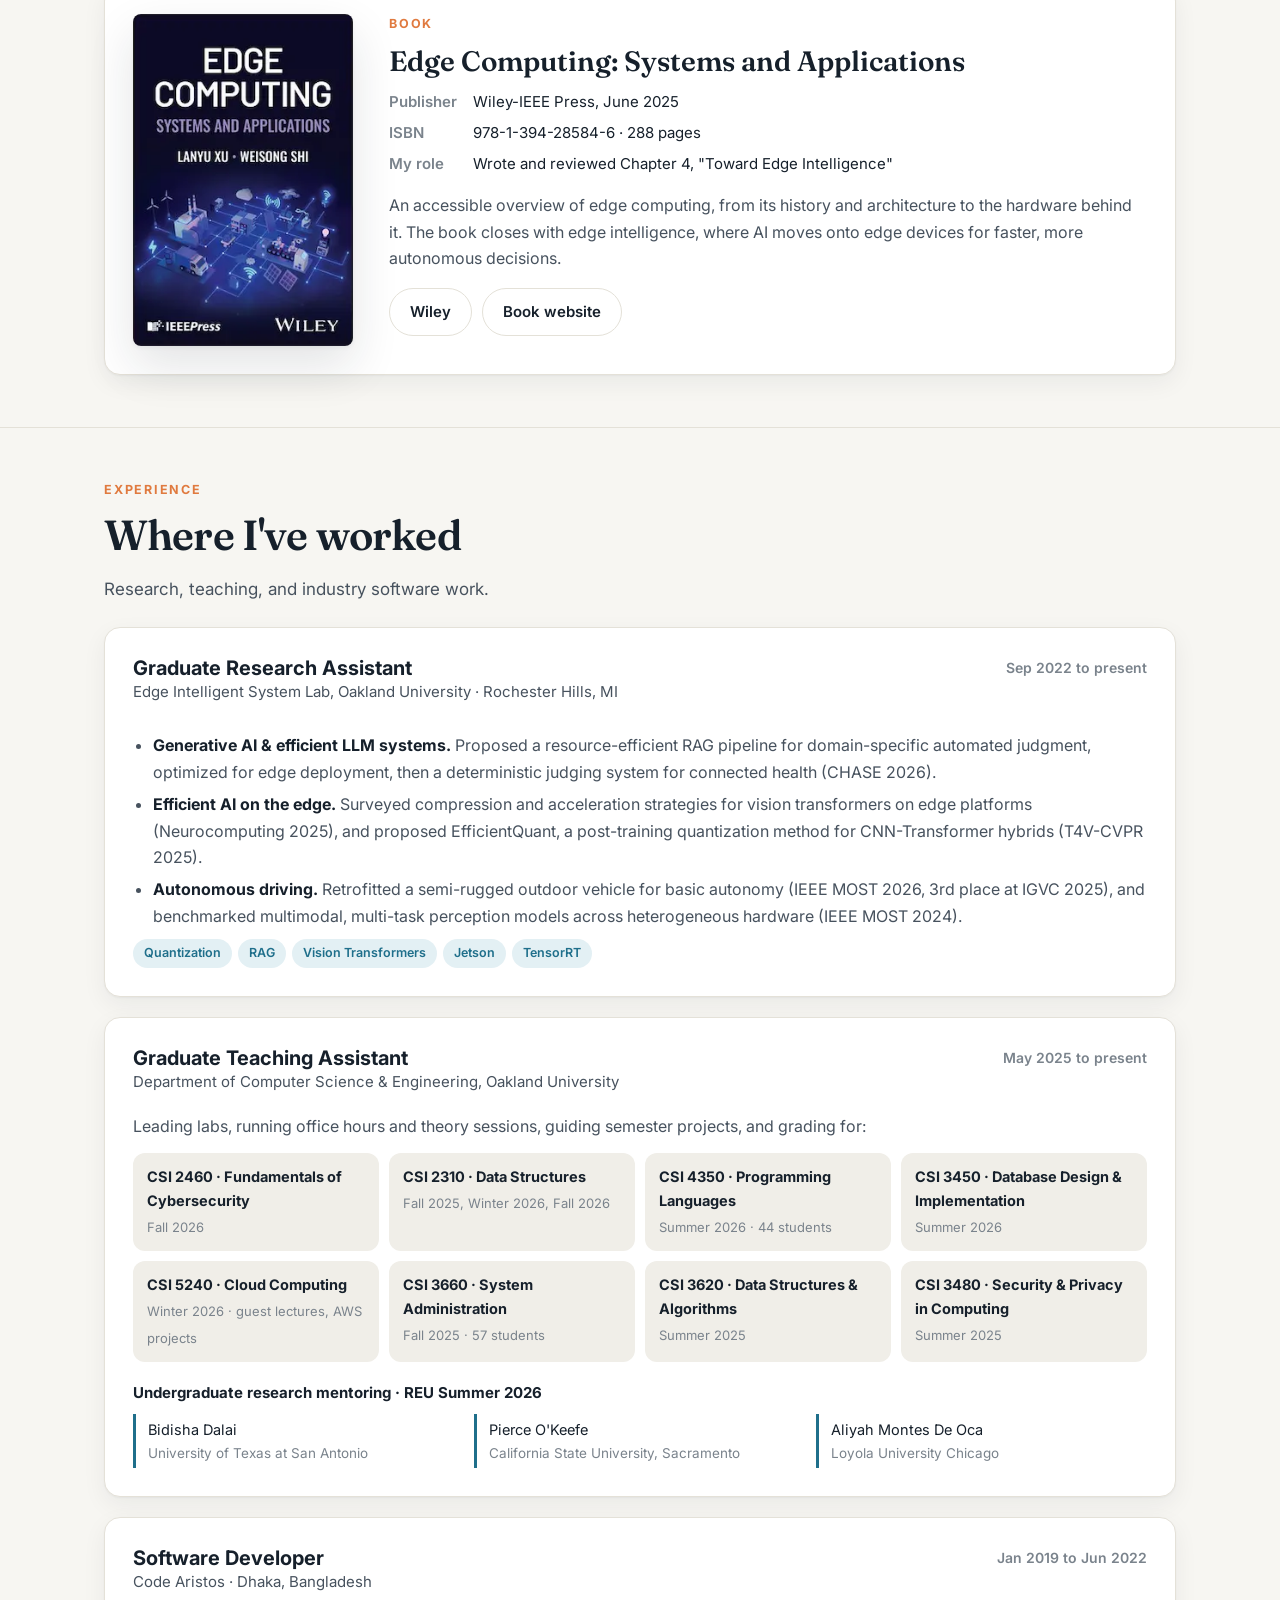
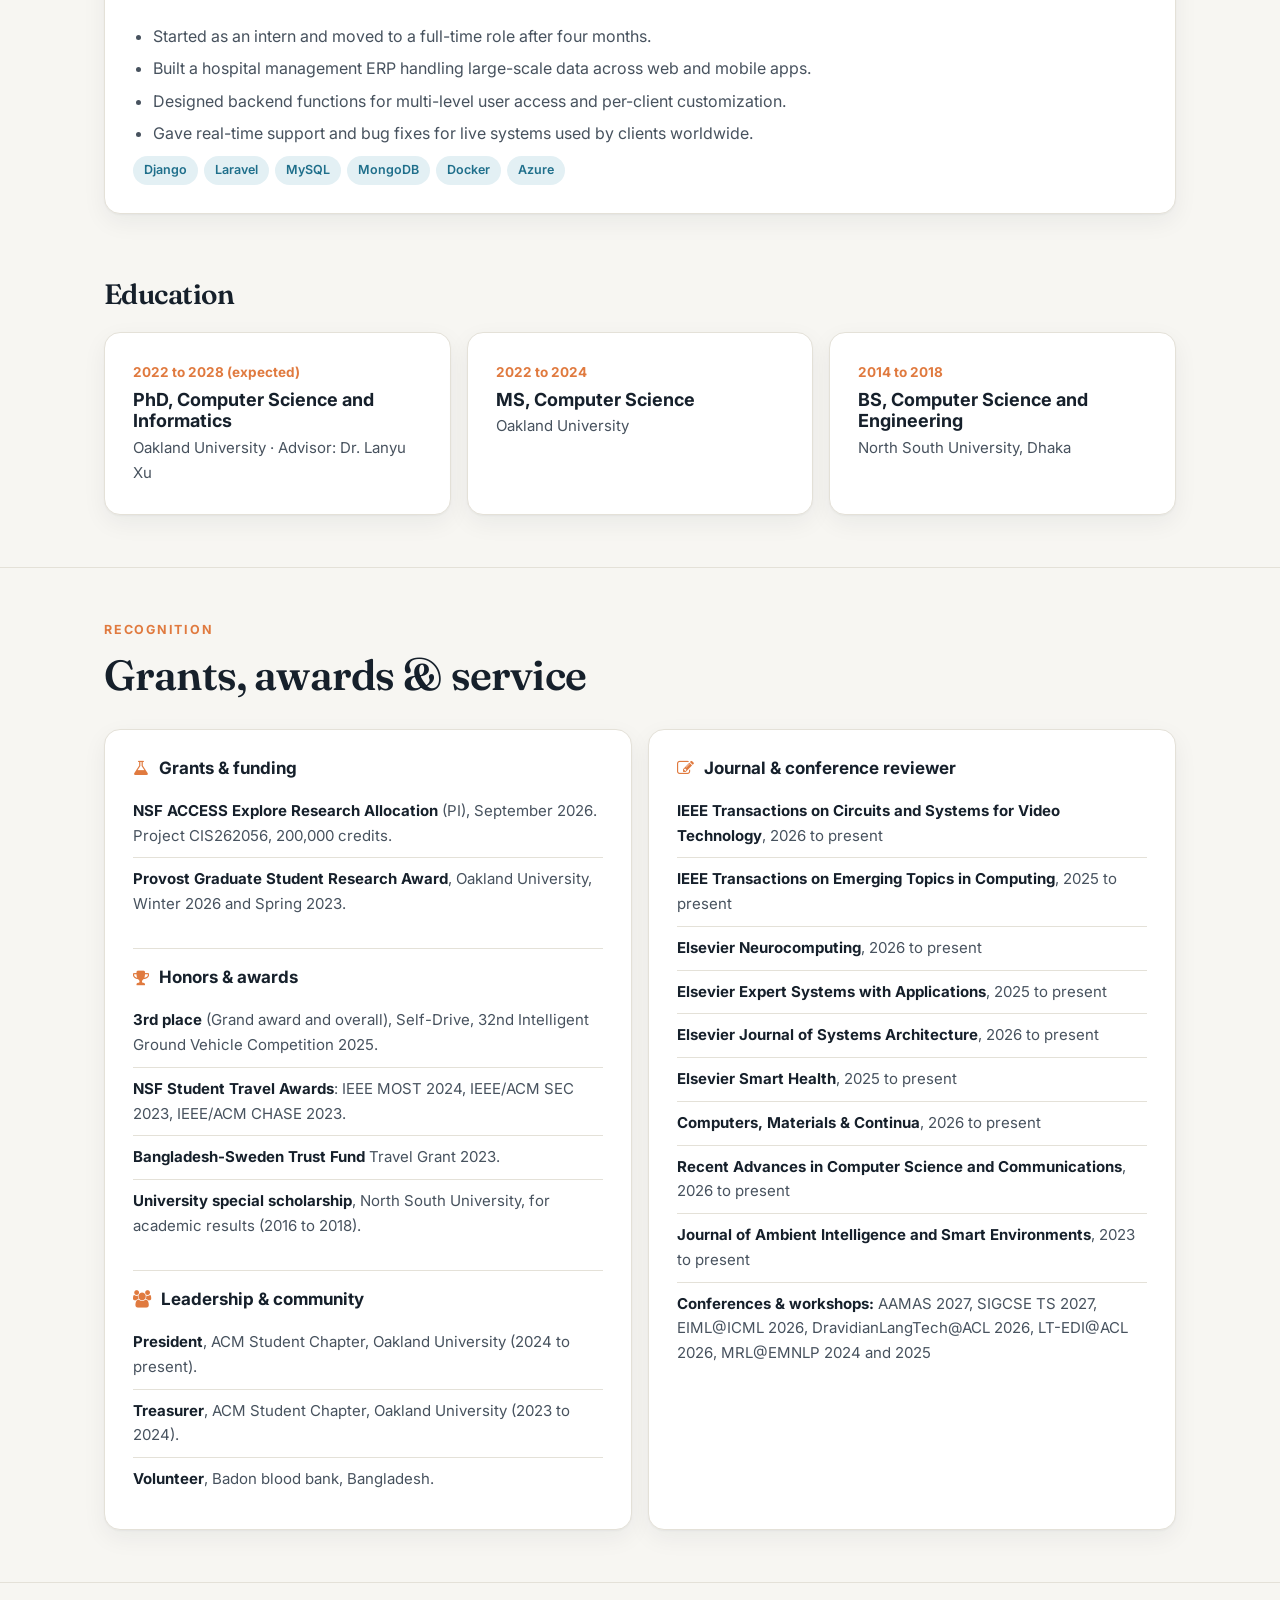
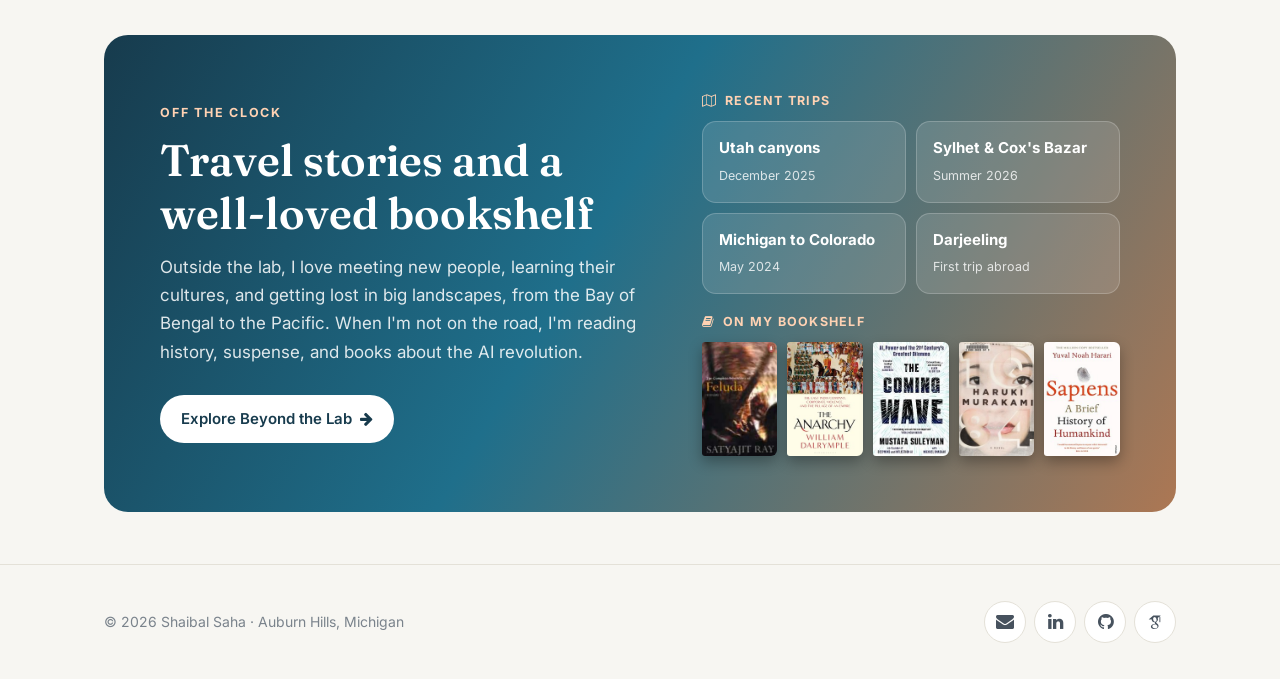
==== commit 6483da06: "Redesign portfolio and add Beyond the Lab page with travel stories and bookshelf" ====
--- a/index.html
+++ b/index.html
@@ -1,1838 +1,349 @@
-d<!DOCTYPE html>
-<html class="no-js" lang="en">
-
+<!DOCTYPE html>
+<html lang="en">
 <head>
-    <meta charset="utf-8">
-    <meta http-equiv="X-UA-Compatible" content="IE=edge">
-    <meta name="viewport" content="width=device-width, initial-scale=1">
-    <title>Shaibal Saha's Portfolio</title>
-	<link rel="shortcut icon" href="favicon.ico" type="image/x-icon">
-	<link rel="icon" href="favicon.ico" type="image/x-icon">
-    <link href="https://fonts.googleapis.com/css?family=Lato:300,400,700,900" rel="stylesheet">
-    <link rel="stylesheet" href="libs/font-awesome/css/font-awesome.min.css">
-    <link href="css/bootstrap.min.css" rel="stylesheet">
-    <link href="css/styles.css" rel="stylesheet">
-    <link rel="stylesheet" href="academicons/css/academicons.min.css"/>
-
+  <meta charset="utf-8">
+  <meta name="viewport" content="width=device-width, initial-scale=1">
+  <title>Shaibal Saha | Efficient AI Researcher</title>
+  <meta name="description" content="Shaibal Saha is a PhD candidate at Oakland University researching efficient AI for computer vision and LLM systems, with a focus on connected health and autonomous driving.">
+  <link rel="icon" href="favicon.ico" type="image/x-icon">
+  <link rel="preconnect" href="https://fonts.googleapis.com">
+  <link rel="preconnect" href="https://fonts.gstatic.com" crossorigin>
+  <link href="https://fonts.googleapis.com/css2?family=Fraunces:opsz,wght@9..144,500;9..144,600&family=Inter:wght@400;500;600;700&display=swap" rel="stylesheet">
+  <link rel="stylesheet" href="libs/font-awesome/css/font-awesome.min.css">
+  <link rel="stylesheet" href="academicons/css/academicons.min.css">
+  <link rel="stylesheet" href="css/site.css?v=20261118o">
 </head>
-<style>
-    /* Sticky Navigation Bar — desktop / tablet landscape */
-@media (min-width: 769px) {
-    header {
-        position: fixed;
-        top: 0;
-        width: 100%;
-        background: #333;
-        z-index: 1000;
-        box-shadow: 0 2px 10px rgba(0, 0, 0, 0.1);
-    }
-
-    header ul {
-        list-style: none;
-        margin: 0;
-        padding: 0;
-        display: flex;
-        flex-wrap: wrap;
-        justify-content: center;
-        align-items: center;
-    }
-
-    header ul li {
-        margin: 0 15px;
-        display: inline-block;
-    }
-
-    header ul li a {
-        text-decoration: none;
-        padding: 15px 10px;
-        display: block;
-        transition: color 0.3s;
-        white-space: nowrap;
-    }
-
-    header ul li a.active {
-        color: #3498db;
-    }
-
-    header ul li a:hover {
-        color: #007bff;
-    }
-}
-
-/* Mobile hamburger overlay — do not use the desktop flex bar */
-@media (max-width: 768px) {
-    #mobile-menu-open {
-        display: block;
-        z-index: 1100;
-        top: 12px;
-        right: 12px;
-        width: 44px;
-        height: 44px;
-        padding: 0;
-        line-height: 44px;
-        text-align: center;
-    }
-
-    header {
-        position: fixed;
-        top: 0;
-        left: 0;
-        right: 0;
-        bottom: 0;
-        width: 100%;
-        height: 100%;
-        display: none;
-        background: #333;
-        z-index: 1200;
-        box-shadow: 0 2px 10px rgba(0, 0, 0, 0.1);
-        overflow-y: auto;
-        -webkit-overflow-scrolling: touch;
-    }
-
-    header.active {
-        display: block;
-    }
-
-    #mobile-menu-close {
-        display: flex;
-        align-items: center;
-        justify-content: flex-end;
-        gap: 8px;
-        width: 100%;
-        padding: 16px 18px;
-        box-sizing: border-box;
-    }
-
-    header ul,
-    header ul#menu {
-        display: block !important;
-        flex-direction: column;
-        list-style: none;
-        margin: 0;
-        padding: 0;
-        width: 100%;
-        max-width: 100%;
-        text-align: left;
-    }
-
-    header ul li,
-    header ul#menu li {
-        display: block !important;
-        margin: 0;
-        width: 100%;
-        float: none;
-    }
-
-    header ul li a,
-    header ul#menu li a {
-        display: block;
-        padding: 15px 22px;
-        text-decoration: none;
-        white-space: normal;
-        overflow-wrap: normal;
-        word-break: normal;
-        transition: color 0.3s;
-    }
-
-    header ul li a.active {
-        color: #3498db;
-    }
-
-    header ul li a:hover {
-        color: #007bff;
-    }
-}
-#freetime {
-    padding: 50px 15px 20px 15px;
-    border-bottom: 1px solid #dcd9d9;
-    text-align: center;
-}
-    #publications .heading, #books .heading{
-        text-align: center !important;
-        display: block !important;
-    }
-    #publications, #books {
-    padding: 50px 15px;
-    border-bottom: 1px solid #dcd9d9;
-    }
-    .background_color{
-        background: #fff !important;
-    }
-   /* About Me Section */
-#about {
-    padding: 80px 0;
-    background-color: #f9f9f9; /* Light background for contrast */
-}
-
-.about-content {
-    display: flex;
-    align-items: center; /* Center align image and text vertically */
-    gap: 30px; /* Space between image and text */
-    border-radius: 8px;
-    padding: 40px;
-    background-color: #fff; /* Background for the content */
-    box-shadow: 0 4px 15px rgba(0, 0, 0, 0.1); /* Subtle shadow for depth */
-}
-
-.profile-image-container {
-    text-align: center;
-    margin-bottom: 20px;
-    padding-right: 20px; /* Add space on right */
-}
-
-.profile-image img {
-    max-width: 200px; /* Reduce image size */
-    height: auto;
-    border-radius: 50%; /* Circular Image */
-    border: 5px solid #fff; /* White border */
-    box-shadow: 0 4px 8px rgba(0, 0, 0, 0.1); /* Subtle shadow */
-    transition: transform 0.3s; /* Add smooth hover effect */
-}
-
-.profile-image img:hover {
-    transform: scale(1.05); /* Slight zoom effect on hover */
-}
-#about .heading{
-        text-align: center !important;
-        display: block !important;
-    }
-    #social-links {
-        margin: 15px 0;
-        display: flex;
-        justify-content: center;
-        gap: 24px;
-        font-size: 21px;
-}
-
-#social-links a {
-    color: #fff; /* White icons */
-    font-size: 1.5em;
-    transition: color 0.3s;
-}
-
-#social-links a:hover {
-    color: #007bff; /* Hover color */
-}
-footer {
-    background-color: #5597C9 !important; /* Background color */
-    color: #fff !important; /* Text color */
-    
-}
-.copyright p {
-    color: #fff !important;
-}
-.top span {
-    border: 3px solid #fff !important;
-
-}
-/* Subsection Styles */
-.subsection {
-    margin-bottom: 30px; /* Space between subsections */
-}
-
-.subsection-heading {
-    font-size: 1.8em;
-    margin-bottom: 15px;
-    color: #5597C9; /* Subsection heading color */
-}
-
-/* Interactive List Styles */
-.interactive-list {
-    list-style-type: none; /* Remove default bullet points */
-    padding: 0;
-    margin: 0;
-}
-
-.interactive-list li {
-    padding: 15px 10px;
-    font-size: 15px;
-    color: #333; /* Dark grey text color */
-    border-bottom: 1px solid #e0e0e0; /* Subtle line between items */
-    display: flex; /* Align items horizontally */
-    align-items: center; /* Center-align items vertically */
-    transition: background-color 0.3s, transform 0.3s; /* Smooth background and transform change */
-    cursor: pointer; /* Pointer cursor on hover */
-    text-align: left;
-}
-
-.interactive-list li:hover {
-    background-color: #f0f0f0; /* Light background on hover */
-    transform: translateX(10px); /* Slight move to the right on hover */
-}
-
-/* Icon Styles */
-.service-icon, .award-icon {
-    margin-right: 10px; /* Space between icon and text */
-    font-size: 1.2em; /* Slightly larger icons */
-    color: #5597C9; /* Icon color */
-    transition: color 0.3s; /* Smooth color transition */
-}
-
-.interactive-list li:hover .service-icon, 
-.interactive-list li:hover .award-icon {
-    color: #ffeb3b; /* Change icon color on hover */
-}
-
-
-/* ===== Mobile fixes (global) ===== */
-html { scroll-behavior: smooth; }
-body { overflow-x: hidden; } /* prevents sideways scroll from wide elements */
-.container, .row { max-width: 100%; }
-
-/* Prevent long links/words from creating a skinny column */
-p, li, a, div { overflow-wrap: anywhere; word-break: normal; }
-header, header *, #mobile-menu-open, #mobile-menu-close {
-    overflow-wrap: normal;
-    word-break: normal;
-}
-
-/* ===== About section ===== */
-@media (max-width: 768px) {
-  #about { padding: 50px 12px; }
-
-  .about-content{
-    flex-direction: column;   /* stack image + text */
-    gap: 16px;
-    padding: 18px;
-  }
-
-  .profile-image-container{
-    padding-right: 0;
-    margin-bottom: 0;
-  }
-
-  .profile-image img{
-    max-width: 150px;
-  }
-
-  /* make the text use full width */
-  #about .col-md-8, #about .col-md-4{
-    width: 100% !important;
-    max-width: 100% !important;
-    flex: 0 0 100% !important;
-  }
-}
-
-/* ===== Internship banner (your "open to opportunities") ===== */
-@media (max-width: 768px) {
-  .opportunity-bar{
-    flex-direction: column;
-    align-items: flex-start;
-    gap: 10px;
-    padding: 14px 14px;
-  }
-  .opportunity-bar .opportunity-cta{
-    width: 100%;
-    justify-content: space-between;
-  }
-}
-
-/* ===== Book section (image + text) ===== */
-@media (max-width: 768px) {
-  #books .row{
-    flex-direction: column !important;
-    padding: 18px !important;
-  }
-
-  #books .book-cover{
-    flex: 0 0 auto !important;
-    margin-right: 0 !important;
-    margin-bottom: 14px;
-    width: 100%;
-    text-align: center;
-  }
-
-  #books .book-cover img{
-    width: 180px !important;  /* smaller cover */
-    max-width: 80%;
-  }
-
-  #books .book-info h3{
-    font-size: 1.35em !important;
-    line-height: 1.25;
-  }
-}
-
-/* ===== Experience bullets ribbons (avoid weird overlap on very small screens) ===== */
-@media (max-width: 480px) {
-  .ribbon-bullets li{
-    padding-left: 78px; /* slightly less */
-  }
-  .ribbon-bullets li::before{
-    left: 10px;
-  }
-  .ribbon-bullets li::after{
-    left: 22px;
-  }
-}
-
-/* ===== Services & Award card margins (your .card has huge side margins) ===== */
-@media (max-width: 768px) {
-  .card{
-    margin: 16px 12px 0 12px !important; /* was 90px left/right */
-    padding: 16px 16px !important;
-  }
-  .subsection-heading{
-    text-align: center; /* optional: looks nicer on mobile */
-  }
-}
-
-/* ===== News box: reduce padding on mobile ===== */
-@media (max-width: 768px) {
-  #about .row[style*="box-shadow"]{
-    padding: 18px !important;
-  }
-  .news-list li{
-    padding: 10px 6px;
-  }
-}
-
-
-
-</style>
 <body>
-    <div id="mobile-menu-open" class="shadow-large">
-        <i class="fa fa-bars" aria-hidden="true"></i>
-    </div>
-    <!-- End #mobile-menu-toggle -->
-    <header>
-        <div id="mobile-menu-close">
-            <span>Close</span> <i class="fa fa-times" aria-hidden="true"></i>
-        </div>
-        <ul id="menu" class="shadow">
-            <li>
-                <a href="#about" data-scroll>About</a>
-            </li>
-            <li>
-                <a href="#books" data-scroll>Books</a>
-            </li>
-            <li>
-                <a href="#publications" data-scroll>Publication</a>
-            </li>
-            <li>
-                <a href="#experience" data-scroll>Experience</a>
-            </li>
-            <li>
-                <a href="#education" data-scroll>Education</a>
-            </li>
-            <li>
-                <a href="#ServicesandAward" >Services and Award</a>
-            </li>
-            <li>
-                <a href="images/CV_07.pdf" id="downloadResume" class="no-scroll" target="_blank">Download Resume</a>
-            </li>
-             <li>
-                <a href="#freetime" data-scroll>My Free Time</a>
-            </li>
-            
-            <!-- <li>
-                <a href="#skills" data-scroll>Skills</a>
-            </li>
-            <li>
-                <a href="#contact" data-scroll>Contact</a>
-            </li> -->
+
+<nav class="nav">
+  <div class="wrap">
+    <a class="brand" href="#top">Shaibal Saha</a>
+    <ul class="nav-links">
+      <li><a href="#about">About</a></li>
+      <li><a href="#news">News</a></li>
+      <li><a href="#publications">Publications</a></li>
+      <li><a href="#experience">Experience</a></li>
+      <li><a href="#honors">Honors</a></li>
+      <li><a href="beyond-the-lab.html">Beyond the Lab</a></li>
+      <li><a class="pill" href="images/Shaibal_Saha_CV.pdf" target="_blank" rel="noopener"><i class="fa fa-file-text-o"></i>&nbsp; CV</a></li>
+    </ul>
+    <div class="nav-right">
+      <button class="theme-toggle" type="button" aria-label="Toggle dark mode"><i class="fa fa-moon-o"></i></button>
+      <button class="nav-toggle" type="button" aria-label="Open menu" aria-expanded="false"><i class="fa fa-bars"></i></button>
+    </div>
+  </div>
+</nav>
+
+<main id="top">
+
+  <!-- ================= HERO ================= -->
+  <section class="hero">
+    <div class="wrap">
+      <div class="hero-grid">
+        <div>
+          <span class="eyebrow">PhD Candidate · Computer Science</span>
+          <h1>Shaibal Saha</h1>
+          <p class="role"><b>PhD Candidate</b> and <b>Graduate Research Assistant</b> at the Edge Intelligent System Lab, <b>Oakland University</b>, Michigan.</p>
+          <p class="lead">I research efficient AI systems for computer vision and large language models: model quantization, retrieval-augmented generation, and fast inference on edge devices, with applications in connected health and autonomous driving.</p>
+          <div class="hero-actions">
+            <a class="btn btn-primary" href="images/Shaibal_Saha_CV.pdf" target="_blank" rel="noopener"><i class="fa fa-download"></i> Download CV</a>
+            <a class="btn btn-warm" href="beyond-the-lab.html"><i class="fa fa-map-o"></i> Beyond the Lab</a>
+          </div>
+          <div class="socials">
+            <a href="mailto:shaibalsaha@oakland.edu" aria-label="Email"><i class="fa fa-envelope"></i></a>
+            <a href="https://www.linkedin.com/in/shaibal-saha/" target="_blank" rel="noopener" aria-label="LinkedIn"><i class="fa fa-linkedin"></i></a>
+            <a href="https://github.com/shaibal13" target="_blank" rel="noopener" aria-label="GitHub"><i class="fa fa-github"></i></a>
+            <a href="https://scholar.google.com/citations?hl=en&user=B1OTj-sAAAAJ" target="_blank" rel="noopener" aria-label="Google Scholar"><i class="ai ai-google-scholar"></i></a>
+          </div>
+        </div>
+        <div class="hero-photo">
+          <img src="images/new_photo.jpg" alt="Portrait of Shaibal Saha">
+        </div>
+      </div>
+    </div>
+  </section>
+
+  <!-- ================= ABOUT ================= -->
+  <section id="about">
+    <div class="wrap">
+      <span class="eyebrow">About</span>
+      <h2 class="section-title">About me</h2>
+      <blockquote class="motto reveal"><span>My research motto</span>Make AI smaller, faster, and useful, so it runs where people need it.</blockquote>
+      <div class="about-grid">
+        <div class="reveal">
+          <p>I am a PhD candidate in the Computer Science and Engineering Department at <a href="https://www.oakland.edu/" target="_blank" rel="noopener">Oakland University</a>, and a graduate research assistant at the Edge Intelligent System Lab under the supervision of <a href="https://lori930.github.io/" target="_blank" rel="noopener">Dr. Lanyu Xu</a>.</p>
+          <p>Before beginning my PhD, I gained nearly four years of experience as a software developer at <a href="https://codearistos.net/" target="_blank" rel="noopener">Code Aristos</a>, Bangladesh. I hold a Master's in Computer Science from <a href="https://www.oakland.edu/" target="_blank" rel="noopener">Oakland University</a> and a Bachelor's in Computer Science and Engineering from <a href="https://www.northsouth.edu/" target="_blank" rel="noopener">North South University</a>, Bangladesh.</p>
+          <p>Beyond the lab, I love to explore new places and read history and suspense. Read my travel stories and see my bookshelf on <a href="beyond-the-lab.html">Beyond the Lab</a>.</p>
+        </div>
+        <div class="card reveal">
+          <h3 style="font-size:15px;margin-bottom:14px;color:var(--ink-3);letter-spacing:.1em;text-transform:uppercase">Research interests</h3>
+          <ul class="interest-list">
+            <li><i class="fa fa-comments-o"></i> LLM systems</li>
+            <li><i class="fa fa-server"></i> Edge deployment &amp; inference</li>
+            <li><i class="fa fa-heartbeat"></i> Connected health</li>
+            <li><i class="fa fa-car"></i> Autonomous driving perception</li>
+          </ul>
+        </div>
+      </div>
+      <div class="banner reveal" style="margin-top:32px">
+        <i class="fa fa-briefcase"></i>
+        <p>I am actively seeking an <b>internship or co-op</b> in <b>Efficient AI</b>, <b>Machine Learning</b>, and <b>LLM Systems</b>. Please <a href="images/Shaibal_Saha_CV.pdf" target="_blank" rel="noopener">download my CV</a> and feel free to reach out via email at <a href="mailto:shaibalsaha@oakland.edu">shaibalsaha@oakland.edu</a> to discuss potential collaborations or roles.</p>
+      </div>
+    </div>
+  </section>
+
+  <!-- ================= NEWS ================= -->
+  <section id="news">
+    <div class="wrap">
+      <span class="eyebrow">News</span>
+      <h2 class="section-title">Recent updates</h2>
+      <div class="card reveal" style="margin-top:28px">
+        <ul class="news" id="news-list">
+          <li><time>Sep 2026</time><div>I was awarded an <b>NSF ACCESS Explore Research Allocation</b> as Principal Investigator (200,000 ACCESS credits, including Jetstream2 GPU resources).</div></li>
+          <li><time>Apr 2026</time><div>Two papers accepted at <b>IEEE MOST 2026</b> and <b>IEEE/ACM CHASE 2026</b>.</div></li>
+          <li><time>Winter 2026</time><div>Received the Oakland University <b>Provost Graduate Student Research Award</b>.</div></li>
+          <li><time>Jun 2025</time><div>Presented <b>EfficientQuant</b> (highlight paper) at the T4V-CVPR Workshop 2025 in Nashville, TN.</div></li>
+          <li><time>Jun 2025</time><div>My chapter "Towards Edge Intelligence" appeared in <b>Edge Computing: Systems and Applications</b> from Wiley-IEEE Press.</div></li>
+          <li class="hidden-item"><time>May 2025</time><div>Our CSE and ECE smart vehicle team took <b>3rd place</b> in the Self-Drive Challenge at the 32nd Intelligent Ground Vehicle Competition (IGVC).</div></li>
+          <li class="hidden-item"><time>May 2025</time><div>Our survey on Vision Transformers on the Edge was accepted at <b>Neurocomputing</b> (Q1 journal).</div></li>
+          <li class="hidden-item"><time>Apr 2025</time><div>Passed my PhD qualifying exam.</div></li>
+          <li class="hidden-item"><time>Sep 2024</time><div>Attended the NSF workshop on Algorithm-Hardware Co-design for Medical Applications in Pittsburgh, PA.</div></li>
+          <li class="hidden-item"><time>May 2024</time><div>Our autonomous driving work was accepted at <b>IEEE MOST 2024</b>.</div></li>
+          <li class="hidden-item"><time>Dec 2023</time><div>Attended IEEE/ACM SEC 2023 in Wilmington, DE with an NSF Student Travel Award.</div></li>
+          <li class="hidden-item"><time>Jun 2023</time><div>Attended IEEE/ACM CHASE 2023 in Orlando, FL with an NSF Student Travel Award.</div></li>
         </ul>
-    </header>
-    <!-- End header -->
-
-    <div id="lead">
-        <div id="lead-content">
-            <h1>Shaibal Saha</h1>
-            <h2>PhD Candidate</h2>
-            <div id="social-links">
-                
-                    <a href="mailto:shaibalsaha@oakland.edu" target="_blank"><i class="fa fa-envelope" aria-hidden="true"></i></a>
-              
-                    <a href="https://www.linkedin.com/in/shaibal-saha/" target="_blank"><i class="fa fa-linkedin" aria-hidden="true"></i></a>
-                
-                    <a href="https://github.com/shaibal13" target="_blank"><i class="fa fa-github" aria-hidden="true"></i></a>
-                
-                    <a href="https://scholar.google.com/citations?hl=en&user=B1OTj-sAAAAJ" target="_blank"><i class="ai ai-google-scholar-square" aria-hidden="true"></i></a> 
-                
-                    <!-- <a href="https://scholar.google.com/citations?hl=en&user=B1OTj-sAAAAJ" target="_blank"><i class="ai ai-google-scholar-square" aria-hidden="true"></i></a> -->
-
-               
-                <!-- Add more social links as needed -->
+        <button class="btn btn-ghost" id="news-more" type="button" style="margin-top:12px">Show older news <i class="fa fa-angle-down"></i></button>
+      </div>
+    </div>
+  </section>
+
+  <!-- ================= PUBLICATIONS ================= -->
+  <section id="publications">
+    <div class="wrap">
+      <span class="eyebrow">Research</span>
+      <h2 class="section-title">Publications</h2>
+      <p class="section-lede">Peer-reviewed work on efficient vision models, LLM systems on the edge, and autonomous driving. See also <a href="https://scholar.google.com/citations?hl=en&user=B1OTj-sAAAAJ" target="_blank" rel="noopener">Google Scholar</a>.</p>
+      <div class="pub-legend"><span class="tag">C</span> Conference <span class="tag j">J</span> Journal <span class="tag b">B</span> Book chapter</div>
+
+      <h3 class="pub-year">2026</h3>
+      <ol class="pub-list">
+        <li><span class="tag">C</span><div><b>Shaibal Saha</b>, Fan Li, Yunge Li, Arun Iyengar, Lucas Alves, Lanyu Xu. <span class="pub-title">KD-Judge: A Knowledge-Driven Automated Judge Framework for Functional Fitness Movements on Edge Devices.</span> <i>IEEE/ACM Conference on Connected Health: Applications, Systems, and Engineering Technologies (CHASE)</i>, 2026. <a href="https://arxiv.org/abs/2604.19834" target="_blank" rel="noopener">[Paper]</a></div></li>
+        <li><span class="tag">C</span><div>Yunge Li, Zhaodong Zhou, <b>Shaibal Saha</b>, Ali Irshayyid, Keer Chen, Lanyu Xu, Jun Chen. <span class="pub-title">LightAD: A Lightweight Vision-Based Autonomous Driving System.</span> <i>IEEE International Conference on Mobility: Operations, Services, and Technologies (MOST)</i>, 2026. <a href="https://ieeexplore.ieee.org/abstract/document/11527461" target="_blank" rel="noopener">[Paper]</a></div></li>
+      </ol>
+
+      <h3 class="pub-year">2025</h3>
+      <ol class="pub-list">
+        <li><span class="tag j">J</span><div><b>Shaibal Saha</b>, Lanyu Xu. <span class="pub-title">Vision Transformers on the Edge: A Comprehensive Survey of Model Compression and Acceleration Strategies.</span> <i>Neurocomputing</i>, 643 (2025), 130417. <a href="https://arxiv.org/abs/2503.02891" target="_blank" rel="noopener">[Paper]</a></div></li>
+        <li><span class="tag">C</span><div><b>Shaibal Saha</b>, Lanyu Xu. <span class="pub-title">EfficientQuant: An Efficient Post-Training Quantization for CNN-Transformer Hybrid Models on Edge Devices.</span> <i>Workshop on Transformers for Vision (T4V) at CVPR</i>, 2025. <span class="hl">Highlight paper</span> <a href="https://arxiv.org/abs/2506.11093" target="_blank" rel="noopener">[Paper]</a> <a href="images/EfficientQuant.pdf" target="_blank" rel="noopener">[Poster]</a></div></li>
+        <li><span class="tag b">B</span><div><b>Shaibal Saha</b>, Qiren Wang, Lichen Xia, Yongtao Yao. <span class="pub-title">Chapter 4: Towards Edge Intelligence.</span> In <i>Edge Computing: Systems and Applications</i>, eds. Lanyu Xu and Weisong Shi. Wiley-IEEE Press, 2025. <a href="https://onlinelibrary.wiley.com/doi/10.1002/9781394285860.ch4" target="_blank" rel="noopener">[Chapter]</a> <a href="#book">[About the book]</a></div></li>
+      </ol>
+
+      <h3 class="pub-year">2024</h3>
+      <ol class="pub-list">
+        <li><span class="tag">C</span><div>Yunge Li, <b>Shaibal Saha</b>, Lanyu Xu. <span class="pub-title">The Architectural Implications of Multi-modal Detection Models for Autonomous Driving Systems.</span> <i>IEEE MOST</i>, 2024. <a href="https://ieeexplore.ieee.org/document/10607110" target="_blank" rel="noopener">[Paper]</a> <a href="images/Most24_poster.pdf" target="_blank" rel="noopener">[Poster]</a></div></li>
+      </ol>
+
+      <h3 class="pub-year">2018</h3>
+      <ol class="pub-list">
+        <li><span class="tag">C</span><div>Ronald Tudu, <b>Shaibal Saha</b>, Prasun Nandy Pritam, Rajesh Palit. <span class="pub-title">Performance Analysis of Supervised Machine Learning Approaches for Bengali Text Categorization.</span> <i>IEEE Asia-Pacific World Congress on Computer Science and Engineering (APWC on CSE)</i>, 2018. <a href="https://ieeexplore.ieee.org/abstract/document/8853717" target="_blank" rel="noopener">[Paper]</a></div></li>
+      </ol>
+
+      <div id="book" class="card book reveal" style="margin-top:40px">
+        <img src="images/cover_page.png" alt="Cover of Edge Computing: Systems and Applications">
+        <div>
+          <span class="eyebrow">Book</span>
+          <h3>Edge Computing: Systems and Applications</h3>
+          <dl>
+            <dt>Publisher</dt><dd>Wiley-IEEE Press, June 2025</dd>
+            <dt>ISBN</dt><dd>978-1-394-28584-6 · 288 pages</dd>
+            <dt>My role</dt><dd>Wrote and reviewed Chapter 4, "Toward Edge Intelligence"</dd>
+          </dl>
+          <p>An accessible overview of edge computing, from its history and architecture to the hardware behind it. The book closes with edge intelligence, where AI moves onto edge devices for faster, more autonomous decisions.</p>
+          <div class="links" style="display:flex;gap:10px;flex-wrap:wrap">
+            <a class="btn btn-ghost" href="https://onlinelibrary.wiley.com/doi/book/10.1002/9781394285860" target="_blank" rel="noopener">Wiley</a>
+            <a class="btn btn-ghost" href="https://edgecomputingbook.org/" target="_blank" rel="noopener">Book website</a>
+          </div>
+        </div>
+      </div>
+    </div>
+  </section>
+
+  <!-- ================= EXPERIENCE ================= -->
+  <section id="experience">
+    <div class="wrap">
+      <span class="eyebrow">Experience</span>
+      <h2 class="section-title">Where I've worked</h2>
+      <p class="section-lede">Research, teaching, and industry software work.</p>
+      <div class="timeline">
+        <article class="card job reveal">
+          <div>
+            <h3>Graduate Research Assistant</h3>
+            <div class="org">Edge Intelligent System Lab, Oakland University · Rochester Hills, MI</div>
+          </div>
+          <div class="when">Sep 2022 to present</div>
+          <div class="body">
+            <ul>
+              <li><b>Generative AI &amp; efficient LLM systems.</b> Proposed a resource-efficient RAG pipeline for domain-specific automated judgment, optimized for edge deployment, then a deterministic judging system for connected health (CHASE 2026).</li>
+              <li><b>Efficient AI on the edge.</b> Surveyed compression and acceleration strategies for vision transformers on edge platforms (Neurocomputing 2025), and proposed EfficientQuant, a post-training quantization method for CNN-Transformer hybrids (T4V-CVPR 2025).</li>
+              <li><b>Autonomous driving.</b> Retrofitted a semi-rugged outdoor vehicle for basic autonomy (IEEE MOST 2026, 3rd place at IGVC 2025), and benchmarked multimodal, multi-task perception models across heterogeneous hardware (IEEE MOST 2024).</li>
+            </ul>
+            <div class="chips"><span class="chip">Quantization</span><span class="chip">RAG</span><span class="chip">Vision Transformers</span><span class="chip">Jetson</span><span class="chip">TensorRT</span></div>
+          </div>
+        </article>
+
+        <article class="card job reveal">
+          <div>
+            <h3>Graduate Teaching Assistant</h3>
+            <div class="org">Department of Computer Science &amp; Engineering, Oakland University</div>
+          </div>
+          <div class="when">May 2025 to present</div>
+          <div class="body">
+            <p style="color:var(--ink-2);margin:0">Leading labs, running office hours and theory sessions, guiding semester projects, and grading for:</p>
+            <div class="course-grid">
+              <div class="course"><b>CSI 2460 · Fundamentals of Cybersecurity</b><span>Fall 2026</span></div>
+              <div class="course"><b>CSI 2310 · Data Structures</b><span>Fall 2025, Winter 2026, Fall 2026</span></div>
+              <div class="course"><b>CSI 4350 · Programming Languages</b><span>Summer 2026 · 44 students</span></div>
+              <div class="course"><b>CSI 3450 · Database Design &amp; Implementation</b><span>Summer 2026</span></div>
+              <div class="course"><b>CSI 5240 · Cloud Computing</b><span>Winter 2026 · guest lectures, AWS projects</span></div>
+              <div class="course"><b>CSI 3660 · System Administration</b><span>Fall 2025 · 57 students</span></div>
+              <div class="course"><b>CSI 3620 · Data Structures &amp; Algorithms</b><span>Summer 2025</span></div>
+              <div class="course"><b>CSI 3480 · Security &amp; Privacy in Computing</b><span>Summer 2025</span></div>
             </div>
-            
-            <!-- <a href="#" class="btn-rounded-white">Download Resume</a> -->
-        </div>
-
-       
-        <!-- End #lead-content -->
-
-        <div id="lead-overlay"></div>
-
-        <div id="lead-down">
-            <span>
-                <i class="fa fa-chevron-down" aria-hidden="true"></i>
-            </span>
-        </div>
-        <!-- End #lead-down -->
-    </div>
-    <!-- End #lead -->
-
-    <div id="about" class="background-alt">
-        <h2 class="heading">About Me</h2>
-        <div class="container">
-            <div class="row about-content">
-                <div class="col-md-4 profile-image-container">
-                    
-                    <div class="profile-image">
-                        <img src="images/new_photo.jpg" alt="Shaibal Saha" class="img-fluid rounded-circle">
-                    </div>
-                </div>
-                <div class="col-md-8">
-                    <p>
-                        Shaibal is a PhD candidate in the Computer Science and Engineering Department at Oakland University. He is currently a graduate research assistant at the Edge Intelligent System Lab under the supervision of <a href="https://lori930.github.io/">Dr. Lanyu Xu</a>. Prior to beginning his PhD, Shaibal gained four years of experience as a software developer at <a href="https://codearistos.net/">Code Aristos</a>, Bangladesh. He holds a Master's in Computer Science from  <a href="https://www.oakland.edu/">Oakland University</a> and Bachelor's in Computer Science and Engineering from <a href="https://www.northsouth.edu/">North South University</a>, Bangladesh.                    </p>
-                <p> <strong>Research Interest:</strong> Efficient AI, Deep learning, LLM systems, Connected Health, Autonomous Driving</p>
-               
-                       </div>
+            <h4 style="font-size:15px;margin:22px 0 4px">Undergraduate research mentoring · REU Summer 2026</h4>
+            <div class="mentees">
+              <div class="mentee">Bidisha Dalai<span>University of Texas at San Antonio</span></div>
+              <div class="mentee">Pierce O'Keefe<span>California State University, Sacramento</span></div>
+              <div class="mentee">Aliyah Montes De Oca<span>Loyola University Chicago</span></div>
             </div>
-        </div>
-        <style>
-            /* Simple opportunity banner (after About) */
-            .opportunity-banner {
-  max-width: 980px;
-  margin: 28px auto 0 auto;
-  padding: 14px 18px;
-  background: #EEF7E3;
-  border: 1px solid #EEF7E3;
-  border-radius: 12px;
-  display: flex;
-  align-items: center;
-  gap: 14px;
-  font-size: 14px;
-  color: #1f2937;
-}
-
-.opportunity-banner .badge {
-  background: #5597C9;
-  color: #fff;
-  font-weight: 800;
-  font-size: 12px;
-  padding: 6px 12px;
-  border-radius: 999px;
-  white-space: nowrap;
-}
-
-.opportunity-text {
-  /* line-height: 1.6; */
-  text-align: left;
-}
-
-.op-link {
-  font-weight: 700;
-  color: #1d4ed8;
-  text-decoration: none;
-}
-
-.op-link:hover {
-  text-decoration: underline;
-}
-#servicesandaward li{
-    font-size: 18px;
-    text-align: left;
-}
-        </style>
-        <div class="container">
-            <div class="opportunity-banner">
-                <!-- <span class="badge">OPEN TO OPPORTUNITIES</span> -->
-                <span class="opportunity-text">
-                  I am actively seeking a <b> internship or Co-op</b> in
-                  <b>Efficient AI</b>, <b>Machine Learning</b>, and <b>LLM Systems</b>.
-                  Please
-                  <a href="images/CV_07.pdf" target="_blank" class="op-link">download my CV</a>
-                  and feel free to reach out via email at
-                  <a href="mailto:shaibalsaha@oakland.edu" class="op-link">shaibalsaha@oakland.edu</a>
-                  to discuss potential collaboration or roles.
-                </span>
-              </div>
-              
-          </div>
-        <h2 class="heading" style="margin-top: 50px;">News</h2>
-        <div class="container">
-            <div class="row" style="display: flex; background-color: #fff; border-radius: 10px; box-shadow: 0 4px 15px rgba(0,0,0,0.08); padding: 32px; align-items: flex-start;">
-                <ul class="news-list" style="text-align: left;">
-					   <li>
-                        <span style="color: #3498db; font-weight: bold;">April 2026:</span>
-                        Two papers accepted at IEEE MOST and IEEE/ACM CHASE 2026.
-                    </li>
-                    <li>
-                        <span style="color: #3498db; font-weight: bold;">June 2025:</span>
-                        I presented my work titled EfficientQuant at the T4V-CVPR Workshop 2025 at Nashville, TN.
-                    </li>
-                    <li>
-                        <span style="color: #3498db; font-weight: bold;">June 2025:</span>
-                        I contributed one book chapter (chapter 4) in the book <b>Edge Computing: Systems and Applications</b> and it is now available from Wiley-IEEE Press and Amazon.
-                    </li>
-                    <li >
-                        <span style="color: #3498db; font-weight: bold;">May 2025:</span>
-                        Our smart vehicle team—collaborated work between CSE and ECE— earned 3rd place in the Self-Drive Challenge at the 32nd Intelligent Ground Vehicle Competition (IGVC) in Self driving car category. Hurray for my team!!!
-                    </li>
-                    <li >
-                        <span style="color: #3498db; font-weight: bold;">May 2025:</span>
-                        Our survey paper on Vision Transformers on the Edge is accepted at Neurocomputing (Q1 journal).
-                    </li>
-                    <li >
-                        <span style="color: #3498db; font-weight: bold;">April 2025:</span>
-                        I successfully passed my PhD qualifying exam on April 18, 2025.
-                    </li>
-                    <li >
-                        <span style="color: #3498db; font-weight: bold;">September 2024:</span>
-                        I attended NSF workshop on Algorithm-Hardware Co-design for Medical Applications at Pittsburgh, PA.
-                    </li>
-                    <li >
-                        <span style="color: #3498db; font-weight: bold;">May 2024:</span>
-                        Our work on autonmmous driving is accepted at IEEE International Conference on Mobility: Operations, Services, and Technologies (MOST) 2024.
-                    </li>
-                    <li>
-                        <span style="color: #3498db; font-weight: bold;">January 2024:</span>
-                        I got Provost Graduate Student Research Award grant, Oakland University for my research on vision transformer on the edge.
-                    </li>
-                    <li>
-                        <span style="color: #3498db; font-weight: bold;">June 2023:</span>
-                        I attended SEC 2023 conference at Delaware,DE and also recived NSF Student Travel Award.
-                    </li>
-                    <li>
-                        <span style="color: #3498db; font-weight: bold;">June 2023:</span>
-                        I attended CHASE 2023 conference at Orlando, FL and also recived NSF Student Travel Award.
-                    </li>
-                </ul>
-            </div>
-                </div>
-    </div>
-  <!-- Enhanced Publications Section -->
-<div id="publications" class="background-alt">
-    <h2 class="heading">Publications</h2>
-    <div class="container">
-        <div class="row">
-
-            <div class="publication shadow-large" style="margin-bottom: 13px; padding: 1px 20px; background-color: #fff; border-radius: 8px; box-shadow: 0 4px 8px rgba(0, 0, 0, 0.1);">
-              <h4 style="margin-bottom: 6px; font-weight: 700; color: #333;"> KD-Judge: A Knowledge-Driven Automated Judge Framework for Functional Fitness Movements on Edge Devices
-</h4>
-              <p style="margin: 0; font-size: 16px; color: #555;">
-               <b>Shaibal Saha</b>, Fan Li, Yunge Li, Arun Iyengar, Lucas Alves, and Lanyu Xu
-              </p>
-              <p style="margin: 2px 0 15px; font-size: 16px; color: #777;">
-                  <i><strong>Conference:</strong> 11th IEEE/ACM Conference on Connected Health: Applications, Systems, and Engineering Technologies,2026 (CHASE). </i>  <a href="https://arxiv.org/abs/2604.19834" target="_blank" style="text-decoration: none; color: #007bff; font-weight: bold; display: inline-block; margin-top: 10px;">Paper</a> 
-        <!-- <a href="https://arxiv.org/abs/2506.11093" target="_blank" style="text-decoration: none; color: #007bff; font-weight: bold; display: inline-block; margin-top: 10px;">Paper</a> | 
-                      <a href="images/EfficientQuant.pdf" target="_blank" style="text-decoration: none; color: #007bff; font-weight: bold; display: inline-block; margin-top: 10px;">Poster</a> -->
-              </p>
-
-          </div>
-			            <div class="publication shadow-large" style="margin-bottom: 13px; padding: 1px 20px; background-color: #fff; border-radius: 8px; box-shadow: 0 4px 8px rgba(0, 0, 0, 0.1);">
-                <h4 style="margin-bottom: 6px; font-weight: 700; color: #333;"> LightAD: A Lightweight Vision-Based Autonomous Driving System
-</h4>
-                <p style="margin: 0; font-size: 16px; color: #555;">
-                 Yunge Li, Zhaodong Zhou, <b>Shaibal Saha</b>, Ali Irshayyid, Keer Chen, Lanyu Xu, and Jun Chen
-                </p>
-                <p style="margin: 2px 0 15px; font-size: 16px; color: #777;">
-                    <i><strong>Conference:</strong> 4th IEEE International Conference on Mobility: Operations, Services, and Technologies, 2026. </i>  <a href="https://ieeexplore.ieee.org/abstract/document/11527461" target="_blank" style="text-decoration: none; color: #007bff; font-weight: bold; display: inline-block; margin-top: 10px;">Paper</a> 
-					<!-- <a href="https://arxiv.org/abs/2506.11093" target="_blank" style="text-decoration: none; color: #007bff; font-weight: bold; display: inline-block; margin-top: 10px;">Paper</a> | 
-                        <a href="images/EfficientQuant.pdf" target="_blank" style="text-decoration: none; color: #007bff; font-weight: bold; display: inline-block; margin-top: 10px;">Poster</a> -->
-                </p>
-
-            </div>
-            <div class="publication shadow-large" style="margin-bottom: 13px; padding: 1px 20px; background-color: #fff; border-radius: 8px; box-shadow: 0 4px 8px rgba(0, 0, 0, 0.1);">
-                <h4 style="margin-bottom: 6px; font-weight: 700; color: #333;">EfficientQuant: An Efficient Post-Training Quantization for CNN-Transformer Hybrid Models on Edge Devices (Highlight Paper)
-</h4>
-                <p style="margin: 0; font-size: 16px; color: #555;">
-                 <b>Shaibal Saha</b>, and Lanyu Xu
-                </p>
-                <p style="margin: -8px 0 15px; font-size: 16px; color: #777;">
-                    <i><strong>Conference:</strong> 4th Workshop on Transformers for Vision (T4V) at CVPR, 2025. </i> <a href="https://arxiv.org/abs/2506.11093" target="_blank" style="text-decoration: none; color: #007bff; font-weight: bold; display: inline-block; margin-top: 10px;">Paper</a> | 
-                        <a href="images/EfficientQuant.pdf" target="_blank" style="text-decoration: none; color: #007bff; font-weight: bold; display: inline-block; margin-top: 10px;">Poster</a>
-                </p>
-
-            </div>
-              <div class="publication shadow-large" style="margin-bottom: 13px; padding: 1px 20px; background-color: #fff; border-radius: 8px; box-shadow: 0 4px 8px rgba(0, 0, 0, 0.1);">
-                <h4 style="margin-bottom: 6px; font-weight: 700; color: #333;">Vision Transformers on the Edge: A Comprehensive Survey of Model Compression and Acceleration Strategies
-</h4>
-                <p style="margin: 0; font-size: 16px; color: #555;">
-                 <b>Shaibal Saha</b>, and Lanyu Xu
-                </p>
-                <p style="margin: -8px 0 15px; font-size: 16px; color: #777;">
-                    <i> <strong>Journal:</strong> Neurocomputing (Elsevier), 2025. </i>  <a href="https://arxiv.org/abs/2503.02891" target="_blank" style="text-decoration: none; color: #007bff; font-weight: bold; display: inline-block; margin-top: 10px;">Paper</a>
-                </p>
-               
-            </div>
-            <div class="publication shadow-large" style="margin-bottom: 13px; padding: 1px 20px; background-color: #fff; border-radius: 8px; box-shadow: 0 4px 8px rgba(0, 0, 0, 0.1);">
-                <h4 style="margin-bottom: 6px; font-weight: 700; color: #333;">The Architectural Implications of Multi-modal Detection Models for Autonomous Driving Systems</h4>
-                <p style="margin: 0; font-size: 16px; color: #555;">
-                    Yunge Li, <b>Shaibal Saha</b>, and Lanyu Xu
-                </p>
-                <p style="margin: -8px 0 15px; font-size: 16px; color: #777;">
-                    <i><strong>Conference:</strong> IEEE International Conference on Mobility: Operations, Services, and Technologies, 2024. </i>  <a href="https://ieeexplore.ieee.org/document/10607110" target="_blank" style="text-decoration: none; color: #007bff; font-weight: bold; display: inline-block; margin-top: 10px;">Paper</a> |
-                    <a href="images/Most24_poster.pdf" target="_blank" style="text-decoration: none; color: #007bff; font-weight: bold; display: inline-block; margin-top: 10px;">Poster</a>
-                </p>
-               
-            </div>
-            <!-- End .publication -->
-
-            <div class="publication shadow-large" style="margin-bottom: 13px; padding: 1px 20px; background-color: #fff; border-radius: 8px; box-shadow: 0 4px 8px rgba(0, 0, 0, 0.1);">
-                <h4 style="margin-bottom: 6px; font-weight: 700; color: #333;">Performance Analysis of Supervised Machine Learning Approaches for Bengali Text Categorization</h4>
-                <p style="margin: 0; font-size: 16px; color: #555;">
-                    Ronald Tudu, <b>Shaibal Saha</b>, Prasun Nandy Pritam, and Rajesh Palit
-                </p>
-                <p style="margin: -8px 0 15px; font-size: 16px; color: #777;">
-                    <i><strong>Conference:</strong> 5th IEEE Asia-Pacific World Congress on Computer Science and Engineering (APWC on CSE), 2018. </i> <a href="https://ieeexplore.ieee.org/abstract/document/8853717" target="_blank" style="text-decoration: none; color: #007bff; font-weight: bold; display: inline-block; margin-top: 10px;">Paper</a>
-                </p>
-                
-            </div>
-            <!-- End .publication -->
-        </div>
-    </div>
-</div>
-<!-- End #publications -->
-<!-- Books Section -->
-<div id="books" class="background-alt">
-    <h2 class="heading" style="text-align: center !important;">Book</h2>
-    <div class="container">
-      <div class="row" style="display: flex; border-radius: 10px; box-shadow: 0 4px 15px rgba(0,0,0,0.08); padding: 32px; align-items: flex-start;">
-        <!-- Book Cover -->
-        <div class="book-cover" style="flex: 0 0 240px; margin-right: 40px;">
-          <img src="images/cover_page.png" alt="Edge Computing: Systems and Applications" style="width: 240px; object-fit: cover; border-radius: 6px; box-shadow: 0 2px 8px rgba(0,0,0,0.10);">
-        </div>
-        <!-- Book Info -->  
-        <div class="book-info" style="flex: 1;">
-          <h4 style="margin-top:0; margin-bottom: 12px; font-size: 2em; font-weight: 700;">Edge Computing: Systems and Applications</h4>
-          <p style="margin: 0 0 8px 0;"><b>Published Date:</b> June, 2025</p>
-          <p style="margin: 0 0 8px 0;"><b>Publisher:</b> Wiley-IEEE Press</p>
-          <p style="margin: 0 0 8px 0;"><b>ISBN:</b> 978-1-394-28584-6</p>
-          <p style="margin: 0 0 8px 0;"><b>Length:</b> 288 pages</p>
-          <p style="margin: 0 0 8px 0;"><b>My Role:</b> Responsible for writing and reviewing Chapter 4: Toward Edge Intelligence</p>
-          <p style="margin: 0 0 8px 0;"><b>Authors (Chapter 4):</b> <b>Shaibal Saha</b>, Qiren Wang, Lichen Xia, and Yongtao Yao</p>
-          <p style="margin: 0 0 8px 0;"><b>About this book:</b> Edge Computing offers a thorough but accessible overview of this cutting-edge technology. Beginning with the fundamentals of edge computing, including its history, key characteristics, and use cases, it describes the architecture and infrastructure of edge computing and the hardware that enables it. The book also explores edge intelligence, where artificial intelligence is integrated into edge computing to enable smaller, faster, and more autonomous decision-making. The result is an essential tool for any researcher looking to understand this increasingly ubiquitous method for processing data.</p>
-
-          <a href="https://onlinelibrary.wiley.com/doi/book/10.1002/9781394285860" target="_blank" style="color: #007bff; font-weight: bold; text-decoration: none;">Link</a>
-        | <a href="https://onlinelibrary.wiley.com/doi/10.1002/9781394285860.ch4" target="_blank" style="color: #007bff; font-weight: bold; text-decoration: none;"> Chapter 4</a>
-        | <a href="https://edgecomputingbook.org/" target="_blank" style="color: #007bff; font-weight: bold; text-decoration: none;"> Website</a>
-        </div>
-      </div>
+          </div>
+        </article>
+
+        <article class="card job reveal">
+          <div>
+            <h3>Software Developer</h3>
+            <div class="org">Code Aristos · Dhaka, Bangladesh</div>
+          </div>
+          <div class="when">Jan 2019 to Jun 2022</div>
+          <div class="body">
+            <ul>
+              <li>Started as an intern and moved to a full-time role after four months.</li>
+              <li>Built a hospital management ERP handling large-scale data across web and mobile apps.</li>
+              <li>Designed backend functions for multi-level user access and per-client customization.</li>
+              <li>Gave real-time support and bug fixes for live systems used by clients worldwide.</li>
+            </ul>
+            <div class="chips"><span class="chip">Django</span><span class="chip">Laravel</span><span class="chip">MySQL</span><span class="chip">MongoDB</span><span class="chip">Docker</span><span class="chip">Azure</span></div>
+          </div>
+        </article>
+      </div>
+
+      <h3 class="section-title" style="font-size:28px;margin-top:64px" id="education">Education</h3>
+      <div class="edu-grid" style="margin-top:20px">
+        <div class="card edu reveal"><div class="when">2022 to 2028 (expected)</div><h3>PhD, Computer Science and Informatics</h3><p>Oakland University · Advisor: Dr. Lanyu Xu</p></div>
+        <div class="card edu reveal"><div class="when">2022 to 2024</div><h3>MS, Computer Science</h3><p>Oakland University</p></div>
+        <div class="card edu reveal"><div class="when">2014 to 2018</div><h3>BS, Computer Science and Engineering</h3><p>North South University, Dhaka</p></div>
+      </div>
+    </div>
+  </section>
+
+  <!-- ================= HONORS ================= -->
+  <section id="honors">
+    <div class="wrap">
+      <span class="eyebrow">Recognition</span>
+      <h2 class="section-title">Grants, awards &amp; service</h2>
+      <div class="honors-grid" style="margin-top:28px">
+        <div class="card reveal">
+          <h3><i class="fa fa-flask"></i> Grants &amp; funding</h3>
+          <ul>
+            <li><b>NSF ACCESS Explore Research Allocation</b> (PI), September 2026. Project CIS262056, 200,000 credits.</li>
+            <li><b>Provost Graduate Student Research Award</b>, Oakland University, Winter 2026 and Spring 2023.</li>
+          </ul>
+          <h3 class="sub"><i class="fa fa-trophy"></i> Honors &amp; awards</h3>
+          <ul>
+            <li><b>3rd place</b> (Grand award and overall), Self-Drive, 32nd Intelligent Ground Vehicle Competition 2025.</li>
+            <li><b>NSF Student Travel Awards</b>: IEEE MOST 2024, IEEE/ACM SEC 2023, IEEE/ACM CHASE 2023.</li>
+            <li><b>Bangladesh-Sweden Trust Fund</b> Travel Grant 2023.</li>
+            <li><b>University special scholarship</b>, North South University, for academic results (2016 to 2018).</li>
+          </ul>
+          <h3 class="sub"><i class="fa fa-users"></i> Leadership &amp; community</h3>
+          <ul>
+            <li><b>President</b>, ACM Student Chapter, Oakland University (2024 to present).</li>
+            <li><b>Treasurer</b>, ACM Student Chapter, Oakland University (2023 to 2024).</li>
+            <li><b>Volunteer</b>, Badon blood bank, Bangladesh.</li>
+          </ul>
+        </div>
+        <div class="card reveal">
+          <h3><i class="fa fa-pencil-square-o"></i> Journal &amp; conference reviewer</h3>
+          <ul>
+            <li><b>IEEE Transactions on Circuits and Systems for Video Technology</b>, 2026 to present</li>
+            <li><b>IEEE Transactions on Emerging Topics in Computing</b>, 2025 to present</li>
+            <li><b>Elsevier Neurocomputing</b>, 2026 to present</li>
+            <li><b>Elsevier Expert Systems with Applications</b>, 2025 to present</li>
+            <li><b>Elsevier Journal of Systems Architecture</b>, 2026 to present</li>
+            <li><b>Elsevier Smart Health</b>, 2025 to present</li>
+            <li><b>Computers, Materials &amp; Continua</b>, 2026 to present</li>
+            <li><b>Recent Advances in Computer Science and Communications</b>, 2026 to present</li>
+            <li><b>Journal of Ambient Intelligence and Smart Environments</b>, 2023 to present</li>
+            <li><b>Conferences &amp; workshops:</b> AAMAS 2027, SIGCSE TS 2027, EIML@ICML 2026, DravidianLangTech@ACL 2026, LT-EDI@ACL 2026, MRL@EMNLP 2024 and 2025</li>
+          </ul>
+        </div>
+      </div>
+    </div>
+  </section>
+
+  <!-- ================= TRAVEL TEASER ================= -->
+  <section id="travel">
+    <div class="wrap">
+      <div class="teaser reveal">
+        <div>
+          <span class="eyebrow">Off the clock</span>
+          <h2>Travel stories and a well-loved bookshelf</h2>
+          <p>Outside the lab, I love meeting new people, learning their cultures, and getting lost in big landscapes, from the Bay of Bengal to the Pacific. When I'm not on the road, I'm reading history, suspense, and books about the AI revolution.</p>
+          <a class="btn" href="beyond-the-lab.html" style="margin-top:12px">Explore Beyond the Lab <i class="fa fa-arrow-right"></i></a>
+        </div>
+        <div>
+          <div class="teaser-label"><i class="fa fa-map-o"></i> Recent trips</div>
+          <div class="teaser-stops">
+            <a href="beyond-the-lab.html#utah-dec-2025"><b>Utah canyons</b><span>December 2025</span></a>
+            <a href="beyond-the-lab.html#bangladesh"><b>Sylhet &amp; Cox's Bazar</b><span>Summer 2026</span></a>
+            <a href="beyond-the-lab.html#michigan-to-colorado"><b>Michigan to Colorado</b><span>May 2024</span></a>
+            <a href="beyond-the-lab.html#darjeeling"><b>Darjeeling</b><span>First trip abroad</span></a>
+          </div>
+          <div class="teaser-label" style="margin-top:18px"><i class="fa fa-book"></i> On my bookshelf</div>
+          <a class="teaser-books" href="beyond-the-lab.html#bookshelf" aria-label="See my bookshelf">
+            <img src="images/books/feluda.jpg" alt="Feluda by Satyajit Ray">
+            <img src="images/books/the-anarchy.jpg" alt="The Anarchy by William Dalrymple">
+            <img src="images/books/the-coming-wave.jpg" alt="The Coming Wave by Mustafa Suleyman">
+            <img src="images/books/1q84.jpg" alt="1Q84 by Haruki Murakami">
+            <img src="images/books/sapiens.jpg" alt="Sapiens by Yuval Noah Harari">
+          </a>
+        </div>
+      </div>
+    </div>
+  </section>
+
+</main>
+
+<footer>
+  <div class="wrap">
+    <span>&copy; <span id="year">2026</span> Shaibal Saha · Auburn Hills, Michigan</span>
+    <div class="socials">
+      <a href="mailto:shaibalsaha@oakland.edu" aria-label="Email"><i class="fa fa-envelope"></i></a>
+      <a href="https://www.linkedin.com/in/shaibal-saha/" target="_blank" rel="noopener" aria-label="LinkedIn"><i class="fa fa-linkedin"></i></a>
+      <a href="https://github.com/shaibal13" target="_blank" rel="noopener" aria-label="GitHub"><i class="fa fa-github"></i></a>
+      <a href="https://scholar.google.com/citations?hl=en&user=B1OTj-sAAAAJ" target="_blank" rel="noopener" aria-label="Google Scholar"><i class="ai ai-google-scholar"></i></a>
     </div>
   </div>
-  <!-- End #books -->
-<!-- End #publications -->
-<style>
-/* ===== Experience: Academic Portfolio Style ===== */
-.exp-wrap {
-  padding: 60px 15px;
-}
-
-.exp-heading {
-  text-align: center !important;
-  margin-bottom: 30px !important;
-}
-
-/* block title */
-.exp-block {
-  max-width: 980px;
-  margin: 0 auto 34px auto;
-}
-
-.exp-block-title {
-  display: flex;
-  align-items: center;
-  gap: 14px;
-  margin: 20px 0 16px 0;
-}
-
-.exp-kicker {
-  font-size: 13px;
-  font-weight: 800;
-  letter-spacing: 0.12em;
-  text-transform: uppercase;
-  color: #5597C9;
-}
-
-.exp-line {
-  height: 1px;
-  flex: 1;
-  background: #e6e6e6;
-}
-
-/* card */
-.exp-card {
-  background: #fff;
-  border: 1px solid #ececec;
-  border-radius: 14px;
-  padding: 22px 26px;
-  box-shadow: 0 4px 15px rgba(0,0,0,0.06);
-}
-.exp-main,
-.exp-bullets,
-.exp-callout {
-  max-width: 760px;   /* prevents center-heavy look */
-}
-.exp-card-top {
-  display: grid;
-  grid-template-columns: 1fr 170px;
-  gap: 16px;
-  align-items: start;
-}
-
-.exp-role {
-  margin: 0;
-  font-size: 18px;
-  font-weight: 800;
-  color: #111;
-  text-align: left;
-}
-
-.exp-org {
-  margin-top: 6px;
-  font-size: 14px;
-  color: #555;
-  text-align: left;
-}
-.exp-role {
-  font-size: 19px;
-  font-weight: 900;
-  letter-spacing: -0.01em;
-}
-
-.exp-org {
-  font-size: 13.5px;
-  color: #6b7280;
-  font-style: italic;
-}
-.exp-meta {
-  font-size: 12.5px;
-  color: #6b7280;
-}
-/* chips */
-.exp-chips {
-  margin-top: 10px;
-  display: flex;
-  flex-wrap: wrap;
-  gap: 8px;
-}
-
-.chip {
-  font-size: 12px;
-  padding: 6px 10px;
-  border-radius: 999px;
-  background: #f3f7fb;
-  border: 1px solid #e3edf7;
-  color: #1f4b73;
-  font-weight: 700;
-}
-.chip {
-  font-size: 11px;
-  font-weight: 600;
-  padding: 5px 9px;
-  background: #f6f8fb;
-  border-color: #e5ebf3;
-  color: #3a5f8a;
-}
-
-/* meta right */
-.exp-meta {
-  text-align: right;
-}
-
-.exp-date {
-  font-size: 13px;
-  font-weight: 800;
-  color: #333;
-}
-
-.exp-loc {
-  margin-top: 6px;
-  font-size: 12px;
-  color: #777;
-}
-
-/* callout row */
-.exp-callout {
-  margin-top: 14px;
-  background: #fafafa;
-  border: 1px solid #ededed;
-  border-left: 4px solid #5597C9;
-  border-radius: 10px;
-  padding: 10px 12px;
-  font-size: 17px;
-  color: #333;
-  text-align: left;
-}
-.exp-callout {
-  margin-top: 18px;
-  padding: 12px 14px;
-  background: #fbfbfc;
-  border-left-width: 3px;
-  /* font-size: 13.5px; */
-  line-height: 1.6;
-}
-
-
-.exp-callout-title {
-  font-weight: 900;
-  color: #111;
-  margin-right: 8px;
-}
-
-/* bullets */
-/* .exp-bullets {
-  margin: 14px 0 0 0;
-  padding-left: 18px;
-}
-
-.exp-bullets li {
-  margin: 8px 0;
-  line-height: 1.55;
-  color: #222;
-}
-.exp-bullets {
-  margin-top: 18px;
-  text-align: left;
-}
-
-.exp-bullets li {
-  margin: 10px 0;
-  line-height: 1.65;
-  color: #374151;
-} */
- /* Numbered badge bullets (01,02,03...) */
-.exp-bullets {
-  list-style: none;
-  padding-left: 0;
-  margin: 18px 0 0 0;
-  counter-reset: expItem;
-}
-
-.exp-bullets li {
-  position: relative;
-  padding: 10px 12px 10px 60px; /* space for badge */
-  margin: 10px 0;
-  line-height: 1.65;
-  color: #374151;
-  border: 1px solid #eef2f7;
-  border-radius: 12px;
-  background: #fff;
-}
-
-.exp-bullets li::before {
-  counter-increment: expItem;
-  content: counter(expItem, decimal-leading-zero);
-  position: absolute;
-  left: 12px;
-  top: 50%;
-  transform: translateY(-50%);
-  width: 34px;
-  height: 28px;
-  border-radius: 10px;
-  display: grid;
-  place-items: center;
-  font-weight: 900;
-  font-size: 12px;
-  color: #fff;
-  background: #5597C9;
-  box-shadow: 0 6px 14px rgba(0,0,0,0.10);
-}
-
-/* optional: soften bold prefixes inside bullets */
-.exp-bullets b {
-  font-weight: 900;
-  color: #111827;
-}
-
-/* ===== Folded Ribbon Numbered Bullets ===== */
-.ribbon-bullets {
-  list-style: none;
-  padding-left: 0;
-  counter-reset: ribbon;
-  font-size: 16px;
-}
-
-.ribbon-bullets li {
-  position: relative;
-  padding: 14px 14px 14px 88px; /* room for ribbon */
-  margin: 14px 0;
-  line-height: 1.65;
-  color: #374151;
-  text-align: left;
-}
-
-/* FRONT ribbon */
-.ribbon-bullets li::before {
-  counter-increment: ribbon;
-  content: counter(ribbon, decimal-leading-zero);
-  position: absolute;
-  left: 14px;
-  top: 50%;
-  transform: translateY(-50%) rotate(-25deg);
-  width: 40px;
-  height: 24px;
-  background: #5597C9;
-  color: #fff;
-  font-weight: 900;
-  font-size: 13px;
-  display: flex;
-  align-items: center;
-  justify-content: center;
-  border-radius: 8px;
-  z-index: 2;
-  box-shadow: 0 6px 14px rgba(0,0,0,0.18);
-}
-
-/* BACK folded flap */
-.ribbon-bullets li::after {
-  content: "";
-  position: absolute;
-  left: 26px;
-  top: 50%;
-  transform: translateY(-50%) rotate(-25deg);
-  width: 37px;
-  height: 24px;
-  background: #3c4e75; /* darker shade */
-  border-radius: 8px;
-  z-index: 1;
-  filter: brightness(0.85);
-}
-
-/* optional: slight hover lift */
-.ribbon-bullets li:hover::before {
-  transform: translateY(-55%) rotate(-25deg);
-}
-
-/* keyword emphasis */
-.ribbon-bullets b {
-  font-weight: 900;
-  color: #111827;
-}
-
-
-/* teaching courses grid */
-.course-grid {
-  margin-top: 14px;
-  display: grid;
-  grid-template-columns: 1fr 1fr;
-  gap: 12px;
-}
-
-.course-card {
-  border: 1px solid #ececec;
-  border-radius: 12px;
-  padding: 12px 12px;
-  background: #fff;
-}
-
-.course-top {
-  display: flex;
-  justify-content: space-between;
-  gap: 10px;
-  align-items: baseline;
-}
-
-.course-title {
-  font-size: 16px;
-  font-weight: 900;
-  color: #111;
-  text-align: left;
-}
-
-.course-meta {
-  font-size: 13px;
-  color: #777;
-  white-space: nowrap;
-}
-.course-grid {
-  margin-top: 18px;
-  gap: 16px;
-}
-
-.course-card {
-  padding: 14px 16px;
-}
-
-/* .course-title {
-  font-size: 13.5px;
-} */
-
-.course-bullets li {
-  margin: 8px 0;
-  line-height: 1.55;
-}
-
-.course-bullets {
-  margin: 10px 0 0 0;
-  padding-left: 18px;
-}
-
-.course-bullets li {
-  margin: 6px 0;
-  line-height: 1.5;
-  color: #333;
-  text-align: left;
-  font-size: 15px;
-}
-
-/* responsive */
-@media (max-width: 820px) {
-  .exp-card-top {
-    grid-template-columns: 1fr;
-  }
-  .exp-meta {
-    text-align: left;
-  }
-  .course-grid {
-    grid-template-columns: 1fr;
-  }
-}
-
-
-    </style>
-    
-    <div id="experience" class="background-alt">
-  <h2 class="heading" style="text-align: center !important;">Experience</h2>
-
-  <!-- ===== Research ===== -->
-  <div class="exp-block">
-    <div class="exp-block-title">
-      <span class="exp-kicker">Research</span>
-      <span class="exp-line"></span>
-    </div>
-
-    <article class="exp-card">
-      <div class="exp-card-top">
-        <div class="exp-main">
-          <h4 class="exp-role">Research Assistant</h4>
-          <div class="exp-org">Edge Intelligent System Lab, Oakland University</div>
-
-          <div class="exp-chips">
-            <span class="chip">Efficient AI</span>
-            <span class="chip">Model Optimization</span>
-            <span class="chip">LLM Systems</span>
-            <span class="chip">Quantization</span>
-          </div>
-        </div>
-
-        <div class="exp-meta">
-          <div class="exp-date">Sep 2022 — Present</div>
-          <div class="exp-loc">Rochester, MI</div>
-        </div>
-      </div>
-
-      <div class="exp-callout">
-        <span class="exp-callout-title">Focus</span>
-        <!-- Efficient deep learning and LLM-based systems for edge and domain-specific deployments, with emphasis on quantization, fine-tuning, and retrieval-augmented generation under resource constraints. -->
-        Efficient AI and LLM systems for resource-constrained environments, focusing on
-        model compression, adaptive retrieval, and low-latency inference for edge and
-        domain-specific applications.
-      </div>
-
-      <!-- <ul class="exp-bullets ribbon-bullets">
-        <li><b>Acceleration:</b> Designed and evaluated CNN–Transformer acceleration (PTQ, latency–accuracy trade-offs).</li>
-        <li><b>Reproducibility:</b> Built benchmarking, profiling, and ablation pipelines for publication-quality results.</li>
-        <li><b>Research output:</b> Contributed to peer-reviewed papers and technical presentations.</li>
-      </ul> -->
-      <ul class="exp-bullets ribbon-bullets">
-        <!-- <li>
-            <b>Efficient Deep Learning:</b>
-            Designs and analyzes post-training quantization strategies for CNN–Transformer hybrid and Vision Transformer models, with emphasis on deployment efficiency and latency–accuracy trade-offs on edge devices.
-          </li>
-          
-          <li>
-            <b>LLM Systems:</b>
-            Designs and evaluates retrieval-augmented generation pipelines using quantized embedding and generation models, leveraging efficient serving frameworks (e.g., vLLM-style execution) and optimized attention mechanisms to study inference cost and latency trade-offs for domain-specific applications.
-          </li> -->
-          <li>
-            <b>Efficient Deep Learning:</b>
-            Develops and evaluates post-training quantization and model-compression
-            strategies for CNN–Transformer hybrid and Vision Transformer models,
-            emphasizing latency–accuracy trade-offs and deployment on edge devices.
-          </li>
-        
-          <li>
-            <b>Efficient LLM and RAG Systems:</b>
-            Investigates adaptive retrieval, evidence sufficiency, dynamic chunk
-            selection, and efficient LLM serving to reduce retrieval and generation
-            costs while maintaining answer quality in domain-specific applications.
-          </li>
-        
-          <li>
-            <b>Edge AI Applications:</b>
-            Builds efficient AI systems for connected health and autonomous driving,
-            including knowledge-driven activity assessment and lightweight,
-            real-time perception systems.
-          </li>
-          <!-- <li>
-            <b>Inference Optimization:</b>
-            Implements and evaluates inference-level optimizations for deep learning and LLM-based systems, including runtime selection, attention optimization, and deployment-aware execution strategies.
-          </li> -->
-          <!-- 
-          <li>
-            <b>Survey & Technical Synthesis:</b>
-            Conducts large-scale literature synthesis on Vision Transformers and edge acceleration, integrating insights from model compression, system-level optimization, and hardware-aware design.
-          </li>
-          
-          <li>
-            <b>Evaluation & Reproducibility:</b>
-            Develops reproducible profiling, and ablation pipelines to support deployment-aware analysis across models, datasets, and hardware platforms.
-          </li> -->
-          
-      </ul>
-      
-    </article>
-  </div>
-
-  <!-- ===== Teaching ===== -->
-  <div class="exp-block">
-    <div class="exp-block-title">
-      <span class="exp-kicker">Teaching</span>
-      <span class="exp-line"></span>
-    </div>
-
-    <article class="exp-card">
-      <div class="exp-card-top">
-        <div class="exp-main">
-          <h4 class="exp-role">Teaching Assistant</h4>
-          <div class="exp-org">Department of Computer Science & Engineering, Oakland University</div>
-
-          <div class="exp-chips">
-            <span class="chip">Labs</span>
-            <span class="chip">Office Hours</span>
-            <span class="chip">Grading</span>
-            <span class="chip">Student Support</span>
-          </div>
-        </div>
-
-        <div class="exp-meta">
-          <div class="exp-date">May 2025 — Present</div>
-          <div class="exp-loc">Rochester, MI</div>
-        </div>
-      </div>
-
-      <div class="course-grid">
-        <div class="course-card">
-            <div class="course-top">
-              <div class="course-title">CSI 3620 — Data Structures & Algorithms</div>
-              <div class="course-meta">Summer 2025 · 27 students</div>
-            </div>
-            <ul class="course-bullets">
-              <li>Assisted instruction in algorithm design and complexity analysis.</li>
-              <li>Provided detailed feedback on assignments and exams with weekly office hours with students.</li>
-            </ul>
-          </div>
-          <div class="course-card">
-            <div class="course-top">
-              <div class="course-title">CSI 3480 — Security & Privacy in Computing</div>
-              <div class="course-meta">Summer 2025 · 39 students</div>
-            </div>
-            <ul class="course-bullets">
-              <li>Led Labs to explain tools for information security and privacy .</li>
-              <li>Comprehend the risks and countermeasures that enhance database, IoT, and cloud security and privacy.</li>
-              <li>Grade assignments, exams, quizzes, and projects.</li>
-            </ul>
-          </div>
-        <div class="course-card">
-          <div class="course-top">
-            <div class="course-title">CSI 2310 — Data Structures</div>
-            <div class="course-meta">Fall 2025 · 50 students <br>
-           Winter 2026 · 29 students</div>
-          </div>
-          <ul class="course-bullets">
-            <li>Led labs + office hours on algorithmic problem solving and debugging.</li>
-            <li>Conduct weekly theory classes to explain the concepts and algorithms.</li>
-            <li>Supported grading and solutions with consistent rubrics (assignments, quizzes, exams).</li>
-          </ul>
-        </div>
-
-        <div class="course-card">
-          <div class="course-top">
-            <div class="course-title">CSI 3660 — System Administration</div>
-            <div class="course-meta">Fall 2025 · 57 students</div>
-          </div>
-          <ul class="course-bullets">
-            <li>Supported Linux labs (scripting, configuration, system management).</li>
-            <li>Helped with OS-level troubleshooting, projects and concepts.</li>
-            <li>Grade assignments, quizzes, and exams with another TA.</li>
-          </ul>
-        </div>
-        <div class="course-card">
-            <div class="course-top">
-              <div class="course-title">CSI 5240 — Cloud Computing</div>
-              <div class="course-meta">Winter 2026 · 37 students</div>
-            </div>
-            <ul class="course-bullets">
-				<li>Conduct multiple in-person lectures in the absence of the main instructor.</li>
-              <li>Helped students in research-based projects for the whole semester with group meetings in every week.</li>
-              <li>Grading presentations and quizzes.</li>
-              <li>Helped with AWS setup and  how to use it for the projects and research.</li>
-            </ul>
-          </div>
-		          <div class="course-card">
-            <div class="course-top">
-              <div class="course-title">CSI 3450 — Database Design & Implementation</div>
-              <div class="course-meta">Summer 2026 · 11 students</div>
-            </div>
-            <ul class="course-bullets">
-              <li>Helped students in research-based projects for the whole semester with group meetings every week.</li>
-              <li>Grading quizzes, homework, midterms, and finals.</li>
-            </ul>
-          </div>
-		        <div class="course-card">
-            <div class="course-top">
-              <div class="course-title">CSI 4350 — Programming Languages</div>
-              <div class="course-meta">Summer 2026 · 44 students</div>
-            </div>
-            <ul class="course-bullets">
-              <li> Grading assignments and helped students to understand the basic topics to complete the assignments.</li>
-              <li>Grading quizzes, homework, midterms, and finals.</li>
-            </ul>
-          </div>
-
-
-
-
-   
-      </div>
-    <div style="border-top: 1px solid #e2e8f0; margin-top: 2% !important;">
-        <!-- ===== Mentored Students ===== -->
-      <div class="exp-card-top" style="display: block !important;">
-        <div class="exp-main" style="margin-top: 1% !important;">
-          <h4 class="exp-role">Undergraduate Students</h4>
-           <div class="exp-org">Research Experience for Undergraduates</div>
-<!--
-          <div class="exp-chips">
-            <span class="chip">Labs</span>
-            <span class="chip">Office Hours</span>
-            <span class="chip">Grading</span>
-            <span class="chip">Student Support</span>
-          </div> -->
-        </div>
-        <div class="exp-meta" style="margin-top: -5% !important;">
-          <div class="exp-date">Summer 2026</div>
-          <!-- <div class="exp-loc">Rochester, MI</div> -->
-        </div>
-</div>
-        <div class="mentoring-section">
-          <!-- <div class="mentoring-header">
-            <span class="mentoring-title">Undergraduate Students</span>
-            <span class="mentoring-term">REU · Summer 2026</span>
-          </div> -->
-        
-          <div class="mentoring-list">
-            <div class="mentee">
-              <span class="mentee-name">Bidisha Dalai</span>
-              <span class="mentee-university">
-                University of Texas at San Antonio
-              </span>
-            </div>
-        
-            <div class="mentee">
-              <span class="mentee-name">Pierce O’Keefe</span>
-              <span class="mentee-university">
-                California State University, Sacramento
-              </span>
-            </div>
-        
-            <div class="mentee">
-              <span class="mentee-name">Aliyah Montes De Oca</span>
-              <span class="mentee-university">
-                Loyola University Chicago
-              </span>
-            </div>
-          </div>
-        </div>
-      </div>
-
-    </article>
-  
-  </div>
-<style>
-.mentoring-section {
-  /* margin-top: 1.5rem; */
-  padding-top: 1.25rem;
-  /* border-top: 1px solid #e2e8f0; */
-}
-
-.mentoring-header {
-  display: flex;
-  align-items: center;
-  justify-content: space-between;
-  margin-bottom: 1rem;
-}
-
-.mentoring-title {
-  color: #0f172a;
-  font-size: 16px;
-  font-weight: 700;
-}
-
-.mentoring-term {
-  color: #64748b;
-  font-size: 15px;
-  font-weight: 500;
-}
-
-.mentoring-list {
-  display: grid;
-  grid-template-columns: repeat(3, 1fr);
-  margin-top: 3% !important;
-}
-
-.mentee {
-  display: flex;
-  flex-direction: column;
-  gap: 0.3rem;
-  padding: 0.25rem 1.25rem;
-  border-right: 1px solid #e2e8f0;
-}
-
-.mentee:first-child {
-  padding-left: 0;
-}
-
-.mentee:last-child {
-  padding-right: 0;
-  border-right: none;
-}
-
-.mentee-name {
-  color: #0f172a;
-  font-size: 15px;
-  font-weight: 650;
-}
-
-.mentee-university {
-  color: #64748b;
-  font-size: 15px;
-  line-height: 1.45;
-}
-
-@media (max-width: 700px) {
-  .mentoring-list {
-    grid-template-columns: 1fr;
-    gap: 0.85rem;
-  }
-
-  .mentee,
-  .mentee:first-child,
-  .mentee:last-child {
-    padding: 0 0 0.85rem;
-    border-right: none;
-    border-bottom: 1px solid #e2e8f0;
-  }
-
-  .mentee:last-child {
-    padding-bottom: 0;
-    border-bottom: none;
-  }
-}
-</style>
-
-<!-- ===== Industry ===== -->
-  <div class="exp-block">
-    <div class="exp-block-title">
-      <span class="exp-kicker">Industry</span>
-      <span class="exp-line"></span>
-    </div>
-
-    <article class="exp-card">
-      <div class="exp-card-top">
-        <div class="exp-main">
-          <h4 class="exp-role">Software Developer</h4>
-          <div class="exp-org">Code Aristos</div>
-
-          <div class="exp-chips">
-            <span class="chip">Web Apps</span>
-            <span class="chip">Production</span>
-            <span class="chip">Bug Fix</span>
-            <span class="chip">Full-stack</span>
-          </div>
-        </div>
-
-        <div class="exp-meta">
-          <div class="exp-date">Jan 2019 — Jun 2022</div>
-          <div class="exp-loc">Bangladesh</div>
-        </div>
-      </div>
-
-      <div class="exp-callout">
-        <span class="exp-callout-title">Role</span>
-        Full-stack development of production healthcare applications, integrating backend services, frontend interfaces, and machine learning–based data processing with an emphasis on maintainability and reliability.
-    </div>
-      <!-- <ul class="exp-bullets ribbon-bullets">
-        <li>Developed and maintained production applications; improved performance and fixed critical bugs.</li>
-        <li>Worked with cross-functional teams to deliver features and milestones.</li>
-        <li>Contributed to code reviews and documentation for maintainability.</li>
-      </ul> -->
-      <ul class="exp-bullets ribbon-bullets">
-        <li>
-          <b>Full-Stack System Development:</b>
-          Designed and implemented core components of a production healthcare application, contributing to backend services, frontend interfaces, and database-driven workflows.
-        </li>
-        <li>
-          <b>Applied Machine Learning:</b>
-          Integrated machine learning–based data analysis modules into the hospital application to support automated processing and data-driven decision workflows.
-        </li>
-        <!-- <li>
-          <b>System Reliability & Performance:</b>
-          Improved application performance and stability through systematic debugging, refactoring, and optimization of backend services.
-        </li>
-        <li>
-          <b>Product & Business Impact:</b>
-          Contributed technical solutions that supported product adoption and measurable business growth following deployment.
-        </li>
-        <li>
-          <b>Engineering Practices:</b>
-          Participated in code reviews, documentation, and cross-functional collaboration to ensure maintainability and scalable development.
-        </li> -->
-      </ul>
-      
-    </article>
-  </div>
-</div>
-<div id="education" class="background-alt">
-    <h2 class="heading">Education</h2>
-    <div class="education-block">
-        <h3>Oakland University</h3>
-        <span class="education-date">Sept 2022 - Current</span>
-        <h4>PhD in Computer Science and Informatics</h4>
-        <!-- <p>
-            Lorem ipsum dolor sit amet, consectetur adipiscing elit. Curabitur in iaculis ex. Etiam volutpat laoreet urna. Morbi ut tortor nec nulla commodo malesuada sit amet vel lacus. Fusce eget efficitur libero. Morbi dapibus porta quam laoreet placerat.
-        </p> -->
-    </div>
-     <div class="education-block">
-        <h3>Oakland University</h3>
-        <span class="education-date">Sept 2022 - Dec 2024</span>
-        <h4>Masters of Science in Computer Science</h4>
-        <!-- <p>
-            Lorem ipsum dolor sit amet, consectetur adipiscing elit. Curabitur in iaculis ex. Etiam volutpat laoreet urna. Morbi ut tortor nec nulla commodo malesuada sit amet vel lacus. Fusce eget efficitur libero. Morbi dapibus porta quam laoreet placerat.
-        </p> -->
-    </div>
-    <!-- End .education-block -->
-
-    <div class="education-block">
-        <h3>North South University</h3>
-        <span class="education-date">Jan 2014 - Sept 2018</span>
-        <h4>Bachelor of Science in Computer Science And Engineering</h4>
-        <!-- <ul>
-            <li>
-                Lorem ipsum dolor sit amet, consectetur adipiscing elit.
-            </li>
-            <li>
-                Lorem ipsum dolor sit amet, consectetur adipiscing elit.
-            </li>
-            <li>
-                Lorem ipsum dolor sit amet, consectetur adipiscing elit.
-            </li>
-        </ul> -->
-    </div>
-    <!-- End .education-block -->
-</div>
-
-    <!-- End #education -->
-<style>
-    .card{
-        background-color: #fff;
-    padding: 20px 30px;
-    margin: 21px 90px 0px 90px;
-    border-radius: 10px;
-    box-shadow: 0 4px 15px rgba(0, 0, 0, 0.1);
-    border: 1px solid #e0e0e0;
-    transition: box-shadow 0.3s, transform 0.3s;
-    }
-    .subsection-heading{
-        text-align: left;
-        font-size: 18px;
-    }
-</style>
-    <!-- <div id="ServicesandAward" class="background-alt" style="text-align: center !important; background-color: #fff !important; padding: 50px 15px;">
-        <h2 class="heading">Services And Award</h2>
-      <div class="card">
-        <div id="services" class="subsection">
-            <h4 class="subsection-heading">Professional Services</h4>
-            <ul class="interactive-list">
-				<li>
-                    <i class="fa fa-edit service-icon" aria-hidden="true"></i>
-                    Reviewer of the International Conference on Innovations in Computing, Communication, and Sustainable Technologies (ICICST2026) (2026).
-                </li>
-                <li>
-                    <i class="fa fa-edit service-icon" aria-hidden="true"></i>
-                    Reviewer of Elsevier Neurocomputing (2026-).
-                </li>
-				 <li>
-                    <i class="fa fa-edit service-icon" aria-hidden="true"></i>
-                    Reviewer of Elsevier Expert Systems With Applications (2025-).
-                </li>
-				<li>
-                    <i class="fa fa-edit service-icon" aria-hidden="true"></i>
-                    Reviewer of Elsevier Smart Health (2025-).
-                </li>
-                <li>
-                    <i class="fa fa-edit service-icon" aria-hidden="true"></i>
-                    Reviewer of IEEE Transactions on Emerging Topics in Computing  (2025-).
-                </li>
-                 <li>
-                    <i class="fa fa-edit service-icon" aria-hidden="true"></i>
-                    Reviewer of the EMNLP workshop MRL (2024,2025).
-                </li>
-                <li>
-                    <i class="fa fa-edit service-icon" aria-hidden="true"></i>
-                    Reviewer of the Journal of Ambient Intelligence and Smart Environment (2023-).
-                </li>
-               
-                
-            </ul>
-        </div> -->
-        <!-- End Services Subsection -->
-         
-		      <div id="ServicesandAward" class="background-alt exp-block" style="text-align: center !important; background-color: #fff !important; padding: 50px 15px;">
-        <h2 class="heading">Services And Award</h2>
-      <div class="exp-card">
-             <!-- Awards Subsection -->
-     <div id="awards" class="subsection">
-      <h4 class="subsection-heading">Grants</h4>
-      <ul class="interactive-list">
-        <li>
-          <i class="fa fa-graduation-cap award-icon" aria-hidden="true"></i>
-          Oakland University Provost Graduate Student Research Award - Winter 2026.
-      </li>       
-          <li>
-              <i class="fa fa-graduation-cap award-icon" aria-hidden="true"></i>
-              Oakland University Provost Graduate Student Research Award - Spring 2023.
-          </li>
-      </ul>
-  </div>
-        <div id="services" class="subsection">
-            <h4 class="subsection-heading">Professional Services</h4>
-            <ul class="interactive-list">
-				
-                <li>
-                    <i class="fa fa-edit service-icon" aria-hidden="true"></i>
-                    Reviewer of Elsevier Journal of Systems Architecture
-                    (2026-), Neurocomputing (2026-), Expert Systems With Applications (2025-), Smart Health (2025-).
-                </li>
-				<li>
-                    <i class="fa fa-edit service-icon" aria-hidden="true"></i>
-                    Reviewer Conferences: EIML@ICML (2026), DravidianLangTech@ACL (2026), LT-EDI@ACL(2026), MRL@EMNLP (2024,2025), ICICST (2026).
-                </li>
-				 <!-- <li>
-                    <i class="fa fa-edit service-icon" aria-hidden="true"></i>
-                    Reviewer of Elsevier Expert Systems With Applications (2025-).
-                </li>
-				<li>
-                    <i class="fa fa-edit service-icon" aria-hidden="true"></i>
-                    Reviewer of Elsevier Smart Health (2025-).
-                </li> -->
-                <li>
-                    <i class="fa fa-edit service-icon" aria-hidden="true"></i>
-                    Reviewer of IEEE Transactions on Emerging Topics in Computing  (2025-).
-                </li>
-                 <!-- <li>
-                    <i class="fa fa-edit service-icon" aria-hidden="true"></i>
-                    Reviewer of the EMNLP workshop MRL (2024,2025).
-                </li> -->
-                <li>
-                    <i class="fa fa-edit service-icon" aria-hidden="true"></i>
-                    Reviewer of the Journal of Ambient Intelligence and Smart Environment (2023-).
-                </li>
-               
-                
-            </ul>
-        </div>
-        <!-- End Services Subsection -->
-
-        <!-- Awards Subsection -->
-        <div id="awards" class="subsection">
-            <h4 class="subsection-heading">Awards</h4>
-            <ul class="interactive-list">
-            
-                <li>
-                    <i class="fa fa-plane award-icon" aria-hidden="true"></i>
-                    NSF Student Travel Award for attending IEEE MOST 2024.
-                </li>
-                <li>
-                    <i class="fa fa-trophy award-icon" aria-hidden="true"></i>
-                    Bangladesh-Sweden Trust Fund (BSTF) - Travel Grant 2024.
-                </li>
-                <li>
-                    <i class="fa fa-plane award-icon" aria-hidden="true"></i>
-                    NSF Student Travel Award for attending IEEE/ACM SEC 2023.
-                </li>
-                <li>
-                    <i class="fa fa-plane award-icon" aria-hidden="true"></i>
-                    NSF Student Travel Award for attending IEEE/ACM CHASE 2023.
-                </li>
-            
-                <li>
-                    <i class="fa fa-certificate award-icon" aria-hidden="true"></i>
-                    Selected for North South University Scholarship at the undergraduate for maintaining a good result (2016-2018).
-                </li>
-                <li>
-                    <i class="fa fa-star award-icon" aria-hidden="true"></i>
-                    Government Scholarship for junior, and secondary education.
-                </li>
-            </ul>
-        </div>
-
-        <div id="awards" class="subsection">
-            <h4 class="subsection-heading">Community Services</h4>
-            <ul class="interactive-list">
-                <li>
-                    <i class="fa fa-users award-icon" aria-hidden="true"></i>
-                    President of Association for Computing Machinery (ACM) Oakland university student chapter(2024-) .
-                </li>
-                <li>
-                    <i class="fa fa-users award-icon" aria-hidden="true"></i>
-                    Treasurer of Association for Computing Machinery (ACM) Oakland university student chapter(2023-2024) .
-                </li>
-                <li>
-                    <i class="fa fa-heart award-icon" aria-hidden="true"></i>
-                    Worked For Badon blood bank for helping people, Bangladesh.
-                </li>
-               
-            </ul>
-        </div>
-    </div>
-        <!-- End Awards Subsection -->
-    </div>
-    <!--  <div id="freetime" class="background-alt" style="text-align: center !important; background-color: #fff !important; padding: 50px 15px;">
-        <h2 class="heading">My Free Time</h2>
-
-      <div class="card">
-      </div>
-  </div> -->
-  <div id="freetime" class="background-alt">
-  <h2 class="heading" style="text-align: center !important;">My Free Time</h2>
-  <div style="max-width: 900px; margin: 0 auto;">
-    <p>
-      I love to travel. I want to meet new people, know their culture, and explore new places. Besides that, I love to read historical books specifically about Indo-Pacific region.
-    </p>
-    <div style="width: 100%; height: 480px; border-radius: 10px; overflow: hidden; box-shadow: 0 2px 8px rgba(0,0,0,0.08);">
-      <!-- Replace the src below with your own Google My Maps embed link -->
-      <iframe src="https://www.google.com/maps/d/embed?mid=1Orq0iP1g1wAKTOh-sKnb68uCDlxqzAQ&ehbc=2E312F" width="100%" height="480"></iframe>
-      <!-- <iframe src="https://www.google.com/maps/d/u/0/"
-              width="100%" height="480" frameborder="0" style="border:0;" allowfullscreen="" aria-hidden="false" tabindex="0"></iframe> -->
-    </div>
-  </div>
- 
-  
-</div>
-    <!-- End #projects -->
-
-    <!-- <div id="skills">
-        <h2 class="heading">Skills</h2>
-        <ul>
-            <li>JavaScript</li>
-            <li>Python</li>
-            <li>Ruby</li>
-            <li>Go</li>
-            <li>Node.js</li>
-            <li>AngularJs</li>
-            <li>React</li>
-            <li>Elixir</li>
-            <li>Java</li>
-            <li>C</li>
-            <li>C#</li>
-            <li>C++</li>
-            <li>Ruby on Rails</li>
-            <li>JavaScript</li>
-            <li>Python</li>
-            <li>Ruby</li>
-            <li>Go</li>
-            <li>Node.js</li>
-            <li>AngularJs</li>
-            <li>React</li>
-            <li>Elixir</li>
-            <li>Java</li>
-            <li>C</li>
-            <li>C#</li>
-            <li>C++</li>
-            <li>Ruby on Rails</li>
-        </ul>
-    </div> -->
-    <!-- End #skills -->
-
-    <!-- <div id="contact">
-        <h2>Get in Touch</h2>
-        <div id="contact-form">
-            <form method="POST" action="https://formspree.io/email@email.com">
-                <input type="hidden" name="_subject" value="Contact request from personal website" />
-                <input type="email" name="_replyto" placeholder="Your email" required>
-                <textarea name="message" placeholder="Your message" required></textarea>
-                <button type="submit">Send</button>
-            </form>
-        </div>
-         End #contact-form -->
-   <!-- </div> -->
-    <!-- End #contact -->
-
-    <footer>
-        <div class="container">
-            <div class="row">
-                <div class="col-sm-5 copyright">
-                    <p>
-                        Copyright &copy; <span id="current-year"><2026></span>Shaibal Saha
-                    </p>
-                </div>
-                <div class="col-sm-2 top">
-                    <span id="to-top">
-                        <i class="fa fa-chevron-up" aria-hidden="true"></i>
-                    </span>
-                </div>
-                <div class="col-sm-5 social">
-                    <ul>
-                        <li>
-                            <a href="mailto:shaibalsaha@oakland.edu" target="_blank"><i class="fa fa-envelope" aria-hidden="true"></i></a>
-                        </li>
-                        <li>
-                            <a href="https://www.linkedin.com/in/shaibal-saha/" target="_blank"><i class="fa fa-linkedin" aria-hidden="true"></i></a>
-                        </li>
-                        <li>
-                            <a href="https://github.com/shaibal13" target="_blank"><i class="fa fa-github" aria-hidden="true"></i></a>
-                        </li>
-                       
-                        <li>
-                            <a href="https://scholar.google.com/citations?hl=en&user=B1OTj-sAAAAJ" target="_blank"><i class="ai ai-google-scholar-square" aria-hidden="true"></i></a>
-                        </li>
-        
-                    </ul>
-                </div>
-            </div>
-        </div>
-    </footer>
-    <!-- End footer -->
-
-    <script src="https://ajax.googleapis.com/ajax/libs/jquery/1.12.4/jquery.min.js"></script>
-    <script src="js/scripts.min.js"></script>
+</footer>
+
+<script src="js/site.js?v=20261118o"></script>
+<script>
+  // News: show older
+  var more = document.getElementById('news-more');
+  more.addEventListener('click', function () {
+    var list = document.getElementById('news-list');
+    var open = list.classList.toggle('expanded');
+    more.innerHTML = open ? 'Show less <i class="fa fa-angle-up"></i>' : 'Show older news <i class="fa fa-angle-down"></i>';
+  });
+</script>
 </body>
-
 </html>
-<script>
-    // Smooth scroll functionality
-    $(document).ready(function () {
-        $('a[data-scroll]').on('click', function (event) {
-            if (this.hash !== '') {
-                event.preventDefault();
-    
-                const hash = this.hash;
-    
-                $('html, body').animate({
-                    scrollTop: $(hash).offset().top - $('header').outerHeight()
-                }, 800, function () {
-                    window.location.hash = hash;
-                });
-            }
-        });
-    
-        // Change active link on scroll
-        $(window).on('scroll', function () {
-            const scrollDistance = $(window).scrollTop();
-            $('section').each(function (i) {
-                if ($(this).position().top <= scrollDistance + 100) {
-                    $('header ul li a.active').removeClass('active');
-                    $('header ul li a').eq(i).addClass('active');
-                }
-            });
-        }).scroll();
-    });
-    // $('#downloadResume').on('click', function(event) {
-    //     console.log("HI");
-    //     event.preventDefault(); // Prevent the default anchor behavior
-    //     window.open('https://shaibal13.github.io/images/ShaibalSaha.pdf', '_blank');
-    // });
-    </script>
--- a/css/site.css
+++ b/css/site.css
@@ -0,0 +1,532 @@
+/* ==========================================================
+   Shaibal Saha — portfolio + travel journal
+   Shared stylesheet for index.html and beyond-the-lab.html
+   ========================================================== */
+
+:root {
+  --bg: #f7f6f2;
+  --surface: #ffffff;
+  --surface-2: #f0eee8;
+  --ink: #16202b;
+  --ink-2: #47525e;
+  --ink-3: #7a838c;
+  --line: #e4e1d8;
+  --accent: #1f6f8b;        /* deep lake teal */
+  --accent-2: #e07a3f;      /* canyon orange */
+  --accent-soft: #e3f0f4;
+  --warm-soft: #fbeee4;
+  --radius: 16px;
+  --radius-sm: 10px;
+  --shadow: 0 1px 2px rgba(22, 32, 43, .04), 0 8px 24px rgba(22, 32, 43, .06);
+  --shadow-lg: 0 2px 4px rgba(22, 32, 43, .05), 0 20px 48px rgba(22, 32, 43, .12);
+  --max: 1120px;
+  --font-sans: "Inter", system-ui, -apple-system, "Segoe UI", Roboto, sans-serif;
+  --font-serif: "Fraunces", Georgia, "Times New Roman", serif;
+}
+
+@media (prefers-color-scheme: dark) {
+  :root:not([data-theme="light"]) {
+    --bg: #11161c;
+    --surface: #182029;
+    --surface-2: #1e2833;
+    --ink: #eef1f4;
+    --ink-2: #b7c0c9;
+    --ink-3: #87919b;
+    --line: #2a3541;
+    --accent: #5cb3cf;
+    --accent-2: #f0965f;
+    --accent-soft: #1b3440;
+    --warm-soft: #3a2a20;
+    --shadow: 0 1px 2px rgba(0, 0, 0, .3), 0 8px 24px rgba(0, 0, 0, .25);
+    --shadow-lg: 0 2px 4px rgba(0, 0, 0, .3), 0 20px 48px rgba(0, 0, 0, .45);
+  }
+}
+:root[data-theme="dark"] {
+  --bg: #11161c;
+  --surface: #182029;
+  --surface-2: #1e2833;
+  --ink: #eef1f4;
+  --ink-2: #b7c0c9;
+  --ink-3: #87919b;
+  --line: #2a3541;
+  --accent: #5cb3cf;
+  --accent-2: #f0965f;
+  --accent-soft: #1b3440;
+  --warm-soft: #3a2a20;
+  --shadow: 0 1px 2px rgba(0, 0, 0, .3), 0 8px 24px rgba(0, 0, 0, .25);
+  --shadow-lg: 0 2px 4px rgba(0, 0, 0, .3), 0 20px 48px rgba(0, 0, 0, .45);
+}
+
+*, *::before, *::after { box-sizing: border-box; }
+html { scroll-behavior: smooth; scroll-padding-top: 80px; }
+body {
+  margin: 0;
+  background: var(--bg);
+  color: var(--ink);
+  font-family: var(--font-sans);
+  font-size: 16px;
+  line-height: 1.65;
+  -webkit-font-smoothing: antialiased;
+  overflow-x: hidden;
+}
+img { max-width: 100%; display: block; }
+a { color: var(--accent); text-decoration: none; }
+a:hover { text-decoration: underline; text-underline-offset: 3px; }
+h1, h2, h3, h4 { line-height: 1.2; margin: 0; color: var(--ink); }
+p { margin: 0 0 1em; }
+.wrap { width: 100%; max-width: var(--max); margin: 0 auto; padding: 0 24px; }
+@media (max-width: 600px) { .wrap { padding: 0 16px; } }
+
+/* ---------- Nav ---------- */
+.nav {
+  position: sticky; top: 0; z-index: 50;
+  background: color-mix(in srgb, var(--bg) 82%, transparent);
+  backdrop-filter: saturate(160%) blur(14px);
+  -webkit-backdrop-filter: saturate(160%) blur(14px);
+  border-bottom: 1px solid transparent;
+  transition: border-color .2s;
+}
+.nav.scrolled { border-bottom-color: var(--line); }
+.nav .wrap { display: flex; align-items: center; justify-content: space-between; height: 64px; gap: 16px; }
+.brand { font-family: var(--font-serif); font-weight: 600; font-size: 20px; color: var(--ink); letter-spacing: -.01em; white-space: nowrap; }
+.brand:hover { text-decoration: none; }
+.brand span { color: var(--accent-2); }
+.nav-links { display: flex; align-items: center; gap: 4px; list-style: none; margin: 0; padding: 0; }
+.nav-links a {
+  display: block; padding: 8px 12px; border-radius: 999px;
+  color: var(--ink-2); font-size: 14.5px; font-weight: 500;
+}
+.nav-links a:hover, .nav-links a.active { color: var(--ink); background: var(--surface-2); text-decoration: none; }
+.nav-links a.pill { background: var(--ink); color: var(--bg); }
+.nav-links a.pill:hover { background: var(--accent); color: #fff; }
+.nav-toggle, .theme-toggle {
+  border: 1px solid var(--line); background: var(--surface); color: var(--ink);
+  width: 40px; height: 40px; border-radius: 999px; cursor: pointer; font-size: 16px;
+  display: inline-grid; place-items: center;
+}
+.nav-toggle { display: none; }
+.nav-right { display: flex; align-items: center; gap: 8px; }
+@media (max-width: 900px) {
+  .nav-toggle { display: inline-grid; }
+  .nav-links {
+    position: fixed; inset: 64px 0 auto 0; flex-direction: column; align-items: stretch;
+    background: var(--bg); border-bottom: 1px solid var(--line); padding: 12px 16px 20px;
+    display: none; gap: 2px;
+  }
+  .nav-links.open { display: flex; }
+  .nav-links a { padding: 12px 14px; font-size: 16px; border-radius: 10px; }
+}
+
+/* ---------- Buttons / chips ---------- */
+.btn {
+  display: inline-flex; align-items: center; gap: 8px;
+  padding: 11px 20px; border-radius: 999px; font-weight: 600; font-size: 15px;
+  border: 1px solid transparent; cursor: pointer; transition: transform .15s, background .15s, color .15s;
+}
+.btn:hover { text-decoration: none; transform: translateY(-1px); }
+.btn-primary { background: var(--accent); color: #fff; }
+.btn-primary:hover { background: var(--ink); color: var(--bg); }
+.btn-ghost { border-color: var(--line); color: var(--ink); background: var(--surface); }
+.btn-ghost:hover { border-color: var(--ink-3); }
+.btn-warm { background: var(--accent-2); color: #fff; }
+.btn-warm:hover { background: var(--ink); color: var(--bg); }
+.chip {
+  display: inline-block; padding: 4px 11px; border-radius: 999px;
+  background: var(--accent-soft); color: var(--accent); font-size: 12.5px; font-weight: 600;
+}
+.chip.warm { background: var(--warm-soft); color: var(--accent-2); }
+.chips { display: flex; flex-wrap: wrap; gap: 6px; }
+
+/* ---------- Sections ---------- */
+section { padding: 52px 0; }
+section + section { border-top: 1px solid var(--line); }
+@media (max-width: 600px) { section { padding: 40px 0; } }
+.eyebrow {
+  font-size: 12.5px; font-weight: 700; letter-spacing: .14em; text-transform: uppercase;
+  color: var(--accent-2); margin-bottom: 10px; display: block;
+}
+.section-title { font-family: var(--font-serif); font-size: clamp(30px, 4vw, 42px); font-weight: 600; letter-spacing: -.02em; margin-bottom: 14px; }
+.section-lede { color: var(--ink-2); max-width: 640px; font-size: 17px; margin-bottom: 24px; }
+.card {
+  background: var(--surface); border: 1px solid var(--line); border-radius: var(--radius);
+  box-shadow: var(--shadow); padding: 28px;
+}
+@media (max-width: 600px) { .card { padding: 20px; } }
+
+/* ---------- Hero (home) ---------- */
+.hero { padding: 56px 0 52px; border-top: 0; }
+.hero-grid { display: grid; grid-template-columns: 1.35fr 1fr; gap: 56px; align-items: center; }
+.hero h1 { font-family: var(--font-serif); font-size: clamp(42px, 6vw, 68px); font-weight: 600; letter-spacing: -.03em; margin-bottom: 12px; }
+.hero .role { font-size: 19px; color: var(--ink-2); margin-bottom: 24px; }
+.hero .role b { color: var(--ink); font-weight: 600; }
+.hero p.lead { font-size: 17.5px; color: var(--ink-2); max-width: 580px; }
+.hero-actions { display: flex; flex-wrap: wrap; gap: 10px; margin: 28px 0 24px; }
+.socials { display: flex; gap: 8px; }
+.socials a {
+  width: 42px; height: 42px; border-radius: 999px; display: grid; place-items: center;
+  border: 1px solid var(--line); color: var(--ink-2); background: var(--surface); font-size: 18px;
+}
+.socials a:hover { color: #fff; background: var(--accent); border-color: var(--accent); text-decoration: none; }
+.hero-photo { position: relative; justify-self: center; width: 100%; max-width: 380px; }
+.hero-photo img { width: 100%; aspect-ratio: 4/5; object-fit: cover; border-radius: 28px; box-shadow: var(--shadow-lg); position: relative; z-index: 1; }
+.hero-photo::before {
+  content: ""; position: absolute; inset: 18px -18px -18px 18px; border-radius: 28px;
+  background: linear-gradient(135deg, var(--accent) 0%, var(--accent-2) 100%); opacity: .9;
+}
+.hero-badge {
+  position: absolute; z-index: 2; left: -28px; bottom: 32px; background: var(--surface);
+  border: 1px solid var(--line); border-radius: 14px; padding: 12px 16px; box-shadow: var(--shadow-lg);
+  font-size: 13.5px; line-height: 1.35; max-width: 220px;
+}
+.hero-badge b { display: block; font-size: 15px; }
+.stats { display: grid; grid-template-columns: repeat(4, 1fr); gap: 12px; margin-top: 56px; }
+.stat { background: var(--surface); border: 1px solid var(--line); border-radius: 14px; padding: 18px; }
+.stat b { display: block; font-family: var(--font-serif); font-size: 30px; font-weight: 600; color: var(--accent); line-height: 1.1; }
+.stat span { font-size: 13.5px; color: var(--ink-2); }
+@media (max-width: 900px) {
+  .hero-grid { grid-template-columns: 1fr; gap: 48px; }
+  .hero-photo { max-width: 240px; order: -1; }
+  .hero-badge { left: -12px; }
+  .stats { grid-template-columns: repeat(2, 1fr); }
+}
+
+/* ---------- Opportunity banner ---------- */
+.banner {
+  display: flex; gap: 16px; align-items: center; padding: 18px 22px; border-radius: var(--radius);
+  background: var(--accent-soft); color: var(--ink); border: 1px solid color-mix(in srgb, var(--accent) 25%, transparent);
+}
+.banner i { font-size: 22px; color: var(--accent); }
+.banner p { margin: 0; }
+@media (max-width: 600px) { .banner { flex-direction: column; align-items: flex-start; } }
+
+/* ---------- About / interests ---------- */
+.about-grid { display: grid; grid-template-columns: 1.4fr 1fr; gap: 32px; }
+.about-grid p { color: var(--ink-2); font-size: 17px; }
+.interest-list { list-style: none; padding: 0; margin: 0; display: grid; gap: 10px; }
+.interest-list li { display: flex; gap: 12px; align-items: center; padding: 12px 14px; border-radius: 12px; background: var(--surface-2); font-weight: 500; }
+.interest-list i { color: var(--accent); width: 20px; text-align: center; }
+@media (max-width: 900px) { .about-grid { grid-template-columns: 1fr; } }
+
+/* ---------- News timeline ---------- */
+.news { list-style: none; padding: 0; margin: 0; position: relative; }
+.news li { display: grid; grid-template-columns: 130px 1fr; gap: 20px; padding: 14px 0; border-bottom: 1px dashed var(--line); }
+.news li:last-child { border-bottom: 0; }
+.news time { font-weight: 700; color: var(--accent); font-size: 14px; padding-top: 2px; }
+.news .hidden-item { display: none; }
+.news.expanded .hidden-item { display: grid; }
+@media (max-width: 600px) { .news li { grid-template-columns: 1fr; gap: 2px; } }
+
+/* ---------- Publications ---------- */
+.filters { display: flex; flex-wrap: wrap; gap: 8px; margin-bottom: 24px; }
+.filter {
+  border: 1px solid var(--line); background: var(--surface); color: var(--ink-2);
+  padding: 7px 15px; border-radius: 999px; font: inherit; font-size: 14px; font-weight: 600; cursor: pointer;
+}
+.filter:hover { color: var(--ink); border-color: var(--ink-3); }
+.filter.active { background: var(--ink); color: var(--bg); border-color: var(--ink); }
+.pubs { display: grid; gap: 14px; }
+.pub { display: grid; grid-template-columns: 80px 1fr; gap: 20px; padding: 22px 24px; }
+.pub .year { font-family: var(--font-serif); font-size: 26px; font-weight: 600; color: var(--ink-3); line-height: 1; }
+.pub .type { display: block; margin-top: 8px; font-size: 11.5px; font-weight: 700; letter-spacing: .08em; text-transform: uppercase; color: var(--accent-2); }
+.pub h3 { font-size: 18px; font-weight: 650; margin-bottom: 6px; line-height: 1.35; }
+.pub .authors { color: var(--ink-2); font-size: 15px; margin-bottom: 4px; }
+.pub .authors b { color: var(--ink); }
+.pub .venue { color: var(--ink-3); font-style: italic; font-size: 14.5px; margin-bottom: 10px; }
+.pub .links { display: flex; gap: 8px; flex-wrap: wrap; }
+.pub .links a { font-size: 13.5px; font-weight: 600; padding: 4px 12px; border-radius: 999px; border: 1px solid var(--line); }
+.pub .links a:hover { background: var(--accent); color: #fff; border-color: var(--accent); text-decoration: none; }
+.pub.highlight { border-color: color-mix(in srgb, var(--accent-2) 45%, var(--line)); }
+@media (max-width: 600px) { .pub { grid-template-columns: 1fr; gap: 6px; } .pub .type { display: inline; margin-left: 8px; } }
+
+/* ---------- Motto ---------- */
+.motto {
+  margin: 8px 0 36px; padding: 18px 24px; border-left: 4px solid var(--accent-2);
+  background: var(--surface); border-radius: 0 var(--radius-sm) var(--radius-sm) 0;
+  font-family: var(--font-serif); font-size: clamp(20px, 2.4vw, 26px); font-style: italic; color: var(--ink); line-height: 1.4;
+}
+.motto span { display: block; font-family: var(--font-sans); font-style: normal; font-size: 12px; font-weight: 700; letter-spacing: .12em; text-transform: uppercase; color: var(--ink-3); margin-bottom: 6px; }
+
+/* ---------- Publication list (academic style) ---------- */
+.pub-legend { display: flex; flex-wrap: wrap; align-items: center; gap: 6px 10px; font-size: 13.5px; color: var(--ink-3); margin-bottom: 8px; }
+.pub-year { font-family: var(--font-serif); font-size: 22px; font-weight: 600; color: var(--ink-3); margin: 28px 0 6px; padding-bottom: 6px; border-bottom: 1px solid var(--line); }
+.pub-list { list-style: none; margin: 0; padding: 0; }
+.pub-list li { display: grid; grid-template-columns: 28px 1fr; gap: 12px; padding: 12px 0; font-size: 15.5px; line-height: 1.6; color: var(--ink-2); }
+.pub-list li + li { border-top: 1px dashed var(--line); }
+.pub-list b { color: var(--ink); }
+.pub-list .pub-title { color: var(--ink); font-weight: 600; }
+.pub-list a { font-weight: 600; font-size: 14px; white-space: nowrap; }
+.tag {
+  display: inline-grid; place-items: center; width: 24px; height: 24px; border-radius: 6px;
+  background: var(--accent-soft); color: var(--accent); font-size: 12px; font-weight: 700; margin-top: 2px;
+}
+.tag.j { background: var(--warm-soft); color: var(--accent-2); }
+.tag.b { background: var(--surface-2); color: var(--ink); }
+.hl { display: inline-block; font-size: 12px; font-weight: 700; color: var(--accent-2); background: var(--warm-soft); padding: 1px 8px; border-radius: 999px; margin-right: 4px; }
+
+/* ---------- Book ---------- */
+.book { display: grid; grid-template-columns: 220px 1fr; gap: 36px; align-items: start; }
+.book img { border-radius: 8px; box-shadow: var(--shadow-lg); }
+.book h3 { font-family: var(--font-serif); font-size: 28px; font-weight: 600; margin-bottom: 12px; }
+.book dl { display: grid; grid-template-columns: max-content 1fr; gap: 6px 16px; margin: 0 0 16px; font-size: 15px; }
+.book dt { color: var(--ink-3); font-weight: 600; }
+.book dd { margin: 0; }
+.book p { color: var(--ink-2); }
+@media (max-width: 700px) { .book { grid-template-columns: 1fr; } .book img { max-width: 180px; } }
+
+/* ---------- Experience ---------- */
+.timeline { position: relative; display: grid; gap: 20px; }
+.job { display: grid; grid-template-columns: 1fr auto; gap: 8px 24px; }
+.job h3 { font-size: 20px; font-weight: 700; }
+.job .org { color: var(--ink-2); font-size: 15px; }
+.job .when { text-align: right; font-size: 14px; color: var(--ink-3); font-weight: 600; white-space: nowrap; }
+.job .body { grid-column: 1 / -1; margin-top: 10px; }
+.job ul { margin: 10px 0 0; padding-left: 20px; color: var(--ink-2); }
+.job li { margin: 6px 0; }
+.job li b { color: var(--ink); }
+.job .chips { margin-top: 10px; }
+.course-grid { display: grid; grid-template-columns: repeat(auto-fill, minmax(240px, 1fr)); gap: 10px; margin-top: 14px; }
+.course { background: var(--surface-2); border-radius: 12px; padding: 12px 14px; }
+.course b { display: block; font-size: 14.5px; }
+.course span { font-size: 13px; color: var(--ink-3); }
+.mentees { display: grid; grid-template-columns: repeat(3, 1fr); gap: 10px; margin-top: 12px; }
+.mentee { border-left: 3px solid var(--accent); padding: 4px 12px; font-size: 14.5px; }
+.mentee span { display: block; color: var(--ink-3); font-size: 13.5px; }
+@media (max-width: 700px) {
+  .job { grid-template-columns: 1fr; }
+  .job .when { text-align: left; }
+  .mentees { grid-template-columns: 1fr; }
+}
+
+/* ---------- Education ---------- */
+.edu-grid { display: grid; grid-template-columns: repeat(3, 1fr); gap: 16px; }
+.edu .when { font-size: 13.5px; color: var(--accent-2); font-weight: 700; }
+.edu h3 { font-size: 18px; margin: 6px 0 4px; }
+.edu p { color: var(--ink-2); font-size: 15px; margin: 0; }
+@media (max-width: 900px) { .edu-grid { grid-template-columns: 1fr; } }
+
+/* ---------- Skills ---------- */
+.skills-grid { display: grid; grid-template-columns: repeat(2, 1fr); gap: 16px; }
+.skill-group h3 { font-size: 15px; font-weight: 700; margin-bottom: 10px; display: flex; gap: 8px; align-items: center; }
+.skill-group h3 i { color: var(--accent); }
+.skill-group .chips .chip { background: var(--surface-2); color: var(--ink); font-weight: 500; font-size: 13.5px; }
+@media (max-width: 700px) { .skills-grid { grid-template-columns: 1fr; } }
+
+/* ---------- Honors ---------- */
+.honors-grid { display: grid; grid-template-columns: repeat(2, 1fr); gap: 16px; }
+.honors-grid h3 { font-size: 17px; font-weight: 700; margin-bottom: 12px; display: flex; gap: 10px; align-items: center; }
+.honors-grid h3 i { color: var(--accent-2); }
+.honors-grid ul { margin: 0; padding: 0; list-style: none; }
+.honors-grid li { padding: 9px 0; border-bottom: 1px solid var(--line); font-size: 15px; color: var(--ink-2); }
+.honors-grid li:last-child { border-bottom: 0; }
+.honors-grid li b { color: var(--ink); }
+@media (max-width: 800px) { .honors-grid { grid-template-columns: 1fr; } }
+
+/* ---------- Travel teaser (home) ---------- */
+.teaser {
+  position: relative; overflow: hidden; border-radius: 24px; padding: 56px;
+  background: linear-gradient(120deg, #173b4d 0%, #1f6f8b 45%, #e07a3f 120%); color: #fff;
+  display: grid; grid-template-columns: 1.2fr 1fr; gap: 40px; align-items: center;
+}
+.teaser h2 { color: #fff; font-family: var(--font-serif); font-size: clamp(30px, 4vw, 44px); font-weight: 600; margin-bottom: 14px; }
+.teaser p { color: rgba(255,255,255,.86); font-size: 17px; }
+.teaser .eyebrow { color: #ffd2b3; }
+.teaser .btn { background: #fff; color: #173b4d; }
+.teaser .btn:hover { background: #ffd2b3; }
+.teaser-stops { display: grid; grid-template-columns: 1fr 1fr; gap: 10px; }
+.teaser-stops a {
+  background: rgba(255,255,255,.12); border: 1px solid rgba(255,255,255,.2); border-radius: 14px;
+  padding: 14px 16px; color: #fff; transition: background .15s;
+}
+.teaser-stops a:hover { background: rgba(255,255,255,.22); text-decoration: none; }
+.teaser-stops b { display: block; font-size: 15px; }
+.teaser-stops span { font-size: 12.5px; opacity: .8; }
+@media (max-width: 900px) { .teaser { grid-template-columns: 1fr; padding: 32px 24px; } }
+
+/* ---------- Footer ---------- */
+footer { border-top: 1px solid var(--line); padding: 36px 0; color: var(--ink-3); font-size: 14px; }
+footer .wrap { display: flex; justify-content: space-between; align-items: center; gap: 16px; flex-wrap: wrap; }
+
+/* ==========================================================
+   Travel page
+   ========================================================== */
+.t-hero { position: relative; padding: 64px 0 40px; border-top: 0; overflow: hidden; }
+.t-hero::before {
+  content: ""; position: absolute; inset: 0; z-index: -1;
+  background:
+    radial-gradient(900px 400px at 85% -10%, color-mix(in srgb, var(--accent-2) 22%, transparent), transparent 70%),
+    radial-gradient(700px 400px at 0% 110%, color-mix(in srgb, var(--accent) 20%, transparent), transparent 70%);
+}
+.t-hero h1 { font-family: var(--font-serif); font-size: clamp(44px, 7vw, 80px); font-weight: 600; letter-spacing: -.03em; max-width: 820px; margin-bottom: 18px; }
+.t-hero h1 em { font-style: italic; color: var(--accent-2); }
+.t-hero p { font-size: 18px; color: var(--ink-2); max-width: 620px; }
+.t-stats { display: flex; gap: 36px; flex-wrap: wrap; margin-top: 36px; }
+.t-stats div b { display: block; font-family: var(--font-serif); font-size: 36px; font-weight: 600; line-height: 1; color: var(--ink); }
+.t-stats div span { font-size: 13.5px; color: var(--ink-3); }
+
+.trip-grid { display: grid; grid-template-columns: repeat(auto-fill, minmax(320px, 1fr)); gap: 24px; }
+@media (max-width: 400px) { .trip-grid { grid-template-columns: 1fr; } }
+.trip {
+  background: var(--surface); border: 1px solid var(--line); border-radius: 20px; overflow: hidden;
+  box-shadow: var(--shadow); display: flex; flex-direction: column; transition: transform .2s, box-shadow .2s;
+}
+.trip:hover { transform: translateY(-4px); box-shadow: var(--shadow-lg); }
+.trip-cover { position: relative; aspect-ratio: 16/10; overflow: hidden; background: var(--surface-2); }
+.trip-cover .ph, .trip-cover img { position: absolute; inset: 0; width: 100%; height: 100%; object-fit: cover; }
+.trip-when {
+  position: absolute; left: 14px; top: 14px; z-index: 2; background: rgba(255,255,255,.94); color: #16202b;
+  font-size: 12.5px; font-weight: 700; padding: 5px 11px; border-radius: 999px;
+}
+.trip-region {
+  position: absolute; right: 14px; top: 14px; z-index: 2; font-size: 12px; font-weight: 700; letter-spacing: .06em;
+  text-transform: uppercase; color: #fff; background: rgba(0,0,0,.35); padding: 5px 10px; border-radius: 999px;
+}
+.trip-body { padding: 22px 24px 24px; display: flex; flex-direction: column; flex: 1; }
+.trip-body h3 { font-family: var(--font-serif); font-size: 23px; font-weight: 600; margin-bottom: 8px; letter-spacing: -.01em; }
+.trip-body p { color: var(--ink-2); font-size: 15px; flex: 1; }
+.trip-meta { display: flex; align-items: center; justify-content: space-between; gap: 12px; margin-top: 8px; }
+.trip-meta small { color: var(--ink-3); font-size: 13px; }
+.read-more { font-weight: 700; font-size: 14.5px; display: inline-flex; gap: 6px; align-items: center; background: none; border: 0; color: var(--accent); cursor: pointer; padding: 0; font-family: inherit; }
+.read-more:hover { text-decoration: underline; text-underline-offset: 3px; }
+
+/* Photo placeholder — shown until real photos are dropped into images/travel/ */
+.ph {
+  display: grid; place-items: center; text-align: center; color: rgba(255,255,255,.95);
+  background: linear-gradient(135deg, var(--g1, #1f6f8b), var(--g2, #e07a3f));
+  padding: 12px;
+}
+.ph > div { display: grid; gap: 4px; justify-items: center; }
+.ph i { font-size: 26px; opacity: .85; }
+.ph b { font-family: var(--font-serif); font-size: 18px; font-weight: 600; text-shadow: 0 1px 8px rgba(0,0,0,.2); }
+.ph small { font-size: 11.5px; letter-spacing: .06em; text-transform: uppercase; opacity: .85; }
+
+/* Story view */
+.story { display: none; }
+body.reading .story { display: block; }
+body.reading .journal { display: none; }
+.story-hero { position: relative; height: min(62vh, 560px); min-height: 340px; overflow: hidden; background: var(--surface-2); }
+.story-hero > img, .story-hero > .ph { position: absolute; inset: 0; width: 100%; height: 100%; object-fit: cover; }
+.story-hero::after { content: ""; position: absolute; inset: 0; background: linear-gradient(180deg, rgba(0,0,0,.05) 30%, rgba(0,0,0,.65) 100%); }
+.story-hero .wrap { position: absolute; left: 0; right: 0; bottom: 40px; z-index: 2; color: #fff; }
+.story-hero h1 { color: #fff; font-family: var(--font-serif); font-size: clamp(36px, 6vw, 64px); font-weight: 600; letter-spacing: -.02em; max-width: 860px; }
+.story-hero .when { display: inline-block; background: rgba(255,255,255,.94); color: #16202b; font-weight: 700; font-size: 13px; padding: 5px 12px; border-radius: 999px; margin-bottom: 16px; }
+.story-back { position: absolute; top: 20px; left: 0; right: 0; z-index: 3; }
+.story-back a { background: rgba(255,255,255,.94); color: #16202b; padding: 8px 16px; border-radius: 999px; font-weight: 600; font-size: 14px; display: inline-flex; gap: 8px; align-items: center; box-shadow: var(--shadow); }
+.story-back a:hover { text-decoration: none; background: #fff; }
+.story-layout { display: grid; grid-template-columns: minmax(0, 1fr) 300px; gap: 56px; padding: 56px 0 80px; }
+.story-text { font-size: 18px; line-height: 1.8; color: var(--ink); max-width: 700px; }
+.story-text p:first-of-type::first-letter { font-family: var(--font-serif); float: left; font-size: 64px; line-height: .9; padding: 6px 10px 0 0; color: var(--accent-2); font-weight: 600; }
+.story-text h2 { font-family: var(--font-serif); font-size: 26px; font-weight: 600; margin: 40px 0 12px; }
+.story-text h2 small { display: block; font-family: var(--font-sans); font-size: 12.5px; font-weight: 700; letter-spacing: .12em; text-transform: uppercase; color: var(--accent-2); margin-bottom: 4px; }
+.draft-note { font-size: 14px; background: var(--warm-soft); color: var(--ink-2); border-radius: 12px; padding: 12px 16px; margin-bottom: 28px; display: flex; gap: 10px; }
+.draft-note i { color: var(--accent-2); padding-top: 3px; }
+.story-aside { position: sticky; top: 88px; align-self: start; }
+.places h3 { font-size: 13px; font-weight: 700; letter-spacing: .12em; text-transform: uppercase; color: var(--ink-3); margin-bottom: 14px; }
+.places ol { list-style: none; margin: 0; padding: 0; counter-reset: stop; position: relative; }
+.places ol::before { content: ""; position: absolute; left: 13px; top: 10px; bottom: 10px; width: 2px; background: var(--line); }
+.places li { counter-increment: stop; position: relative; padding: 6px 0 14px 42px; }
+.places li::before {
+  content: counter(stop); position: absolute; left: 0; top: 4px; width: 28px; height: 28px; border-radius: 999px;
+  background: var(--accent); color: #fff; font-size: 12.5px; font-weight: 700; display: grid; place-items: center;
+  box-shadow: 0 0 0 4px var(--bg);
+}
+.places li a { color: var(--ink); font-weight: 600; }
+.places li span { display: block; font-size: 13.5px; color: var(--ink-3); line-height: 1.4; }
+.gallery { display: grid; grid-template-columns: repeat(3, 1fr); gap: 10px; margin: 32px 0; }
+.gallery figure { margin: 0; position: relative; aspect-ratio: 4/3; border-radius: 12px; overflow: hidden; background: var(--surface-2); }
+.gallery figure img, .gallery figure .ph { position: absolute; inset: 0; width: 100%; height: 100%; object-fit: cover; }
+.gallery figure.wide { grid-column: span 2; aspect-ratio: auto; }
+.gallery .ph b { font-size: 15px; }
+.gallery.two { grid-template-columns: repeat(2, 1fr); }
+.gallery.one { grid-template-columns: 1fr; }
+.gallery.one figure { aspect-ratio: 16/9; }
+.gallery.two figure { aspect-ratio: 4/5; }
+.gallery figure.zoomable { cursor: zoom-in; }
+.gallery figure img { transition: transform .4s ease; }
+.gallery figure.zoomable:hover img { transform: scale(1.04); }
+.gallery figcaption {
+  position: absolute; left: 0; right: 0; bottom: 0; z-index: 2; padding: 22px 12px 9px;
+  font-size: 13px; line-height: 1.35; color: #fff; background: linear-gradient(transparent, rgba(0,0,0,.6));
+}
+.lightbox {
+  position: fixed; inset: 0; z-index: 200; background: rgba(8, 12, 16, .92); display: none;
+  flex-direction: column; align-items: center; justify-content: center; padding: 24px; cursor: zoom-out;
+}
+.lightbox.open { display: flex; }
+.lightbox img { max-width: 100%; max-height: 82vh; border-radius: 10px; object-fit: contain; }
+.lightbox p { color: #e9edf1; margin: 14px 0 0; font-size: 15px; text-align: center; }
+.lightbox button { position: absolute; top: 16px; right: 16px; width: 44px; height: 44px; border-radius: 999px; border: 0; background: rgba(255,255,255,.15); color: #fff; font-size: 18px; cursor: pointer; }
+.story-nav { display: flex; justify-content: space-between; gap: 16px; border-top: 1px solid var(--line); padding-top: 28px; margin-top: 40px; }
+.story-nav a { display: block; max-width: 48%; }
+.story-nav small { display: block; color: var(--ink-3); font-size: 12.5px; text-transform: uppercase; letter-spacing: .08em; font-weight: 700; }
+.story-nav b { font-family: var(--font-serif); font-weight: 600; font-size: 18px; color: var(--ink); }
+.story-nav .next { text-align: right; margin-left: auto; }
+@media (max-width: 900px) {
+  .story-layout { grid-template-columns: 1fr; gap: 32px; }
+  .story-aside { position: static; order: -1; }
+  .gallery { grid-template-columns: repeat(2, 1fr); }
+  .story-text { font-size: 17px; }
+}
+.map-embed { border-radius: 20px; overflow: hidden; border: 1px solid var(--line); box-shadow: var(--shadow); height: 460px; }
+.map-embed iframe { width: 100%; height: 100%; border: 0; }
+
+/* ---------- Tablet (portrait & landscape) ---------- */
+@media (min-width: 601px) and (max-width: 1024px) {
+  .wrap { padding: 0 32px; }
+  .hero-grid { grid-template-columns: 1.5fr 1fr; gap: 36px; }
+  .hero-photo { max-width: 280px; order: 0; }
+  .about-grid { grid-template-columns: 1fr; }
+  .honors-grid { grid-template-columns: 1fr 1fr; }
+  .edu-grid { grid-template-columns: repeat(3, 1fr); }
+  .teaser { grid-template-columns: 1fr; padding: 40px 32px; }
+}
+@media (min-width: 601px) and (max-width: 760px) {
+  .hero-grid { grid-template-columns: 1fr; }
+  .hero-photo { order: -1; max-width: 240px; justify-self: start; }
+  .honors-grid, .edu-grid { grid-template-columns: 1fr; }
+}
+@media (max-width: 600px) {
+  .hero { padding: 32px 0 40px; }
+  .hero-photo { justify-self: start; max-width: 200px; }
+  .pub-list li { font-size: 15px; grid-template-columns: 24px 1fr; gap: 10px; }
+  .motto { padding: 14px 18px; }
+}
+
+.reveal { opacity: 0; transform: translateY(14px); transition: opacity .6s ease, transform .6s ease; }
+.reveal.in { opacity: 1; transform: none; }
+@media (prefers-reduced-motion: reduce) { .reveal { opacity: 1; transform: none; transition: none; } html { scroll-behavior: auto; } }
+
+/* Story video */
+.story-video { margin: 28px 0; }
+.story-video video { width: 100%; display: block; border-radius: 12px; background: #000; aspect-ratio: 16/9; }
+.story-video figcaption { font-size: 13.5px; color: var(--ink-3); margin-top: 8px; text-align: center; }
+
+/* Bookshelf */
+.shelf { display: grid; grid-template-columns: repeat(auto-fill, minmax(250px, 1fr)); gap: 18px; }
+.shelf-book { display: grid; grid-template-columns: 92px 1fr; gap: 16px; align-items: start; background: var(--surface); border: 1px solid var(--line); border-radius: 14px; padding: 14px; box-shadow: var(--shadow); }
+.shelf-cover { aspect-ratio: 2/3; border-radius: 4px 8px 8px 4px; overflow: hidden; box-shadow: 0 6px 16px rgba(0,0,0,.18), inset 3px 0 0 rgba(0,0,0,.12); background: var(--surface-2); }
+.shelf-cover img { width: 100%; height: 100%; object-fit: cover; }
+.shelf-art { width: 100%; height: 100%; padding: 10px 8px; display: flex; flex-direction: column; justify-content: space-between; color: #fff; background: linear-gradient(160deg, var(--b1), var(--b2)); }
+.shelf-art b { font-family: var(--font-serif); font-size: 14px; line-height: 1.15; }
+.shelf-art span { font-size: 9.5px; opacity: .85; text-transform: uppercase; letter-spacing: .06em; }
+.shelf-meta h3 { font-family: var(--font-serif); font-size: 17px; font-weight: 600; margin: 8px 0 2px; }
+.shelf-meta .by { font-size: 13px; color: var(--ink-3); margin-bottom: 6px; }
+.shelf-meta p { font-size: 14px; color: var(--ink-2); margin: 0; line-height: 1.5; }
+.shelf-meta .chip { font-size: 11px; padding: 2px 9px; }
+
+.teaser-label { font-size: 12.5px; font-weight: 700; letter-spacing: .1em; text-transform: uppercase; color: #ffd2b3; margin-bottom: 10px; display: flex; gap: 8px; align-items: center; }
+.teaser-books { display: grid; grid-template-columns: repeat(5, 1fr); gap: 10px; }
+.teaser-books img { width: 100%; aspect-ratio: 2/3; object-fit: cover; border-radius: 3px 6px 6px 3px; box-shadow: 0 6px 14px rgba(0,0,0,.3); transition: transform .2s; }
+.teaser-books:hover img { transform: translateY(-3px); }
+
+.t-hero-grid { display: grid; grid-template-columns: 1.5fr 1fr; gap: 48px; align-items: center; }
+.t-hero-photo { margin: 0; justify-self: end; width: 100%; max-width: 340px; }
+.t-hero-photo img { width: 100%; aspect-ratio: 1; object-fit: cover; border-radius: 50% 50% 28px 28px; box-shadow: var(--shadow-lg); border: 6px solid var(--surface); }
+@media (max-width: 800px) { .t-hero-grid { grid-template-columns: 1fr; gap: 28px; } .t-hero-photo { order: -1; justify-self: start; max-width: 200px; } }
+
+.t-hero h1.t-title { font-size: clamp(30px, 4.4vw, 54px); line-height: 1.1; }
+.t-hero h1.t-title span { display: block; }
+@media (min-width: 601px) { .t-hero h1.t-title span { white-space: nowrap; } }
+
+/* Recognition: two balanced cards */
+.honors-grid { align-items: stretch; }
+.honors-grid h3.sub { margin-top: 22px; padding-top: 18px; border-top: 1px solid var(--line); }
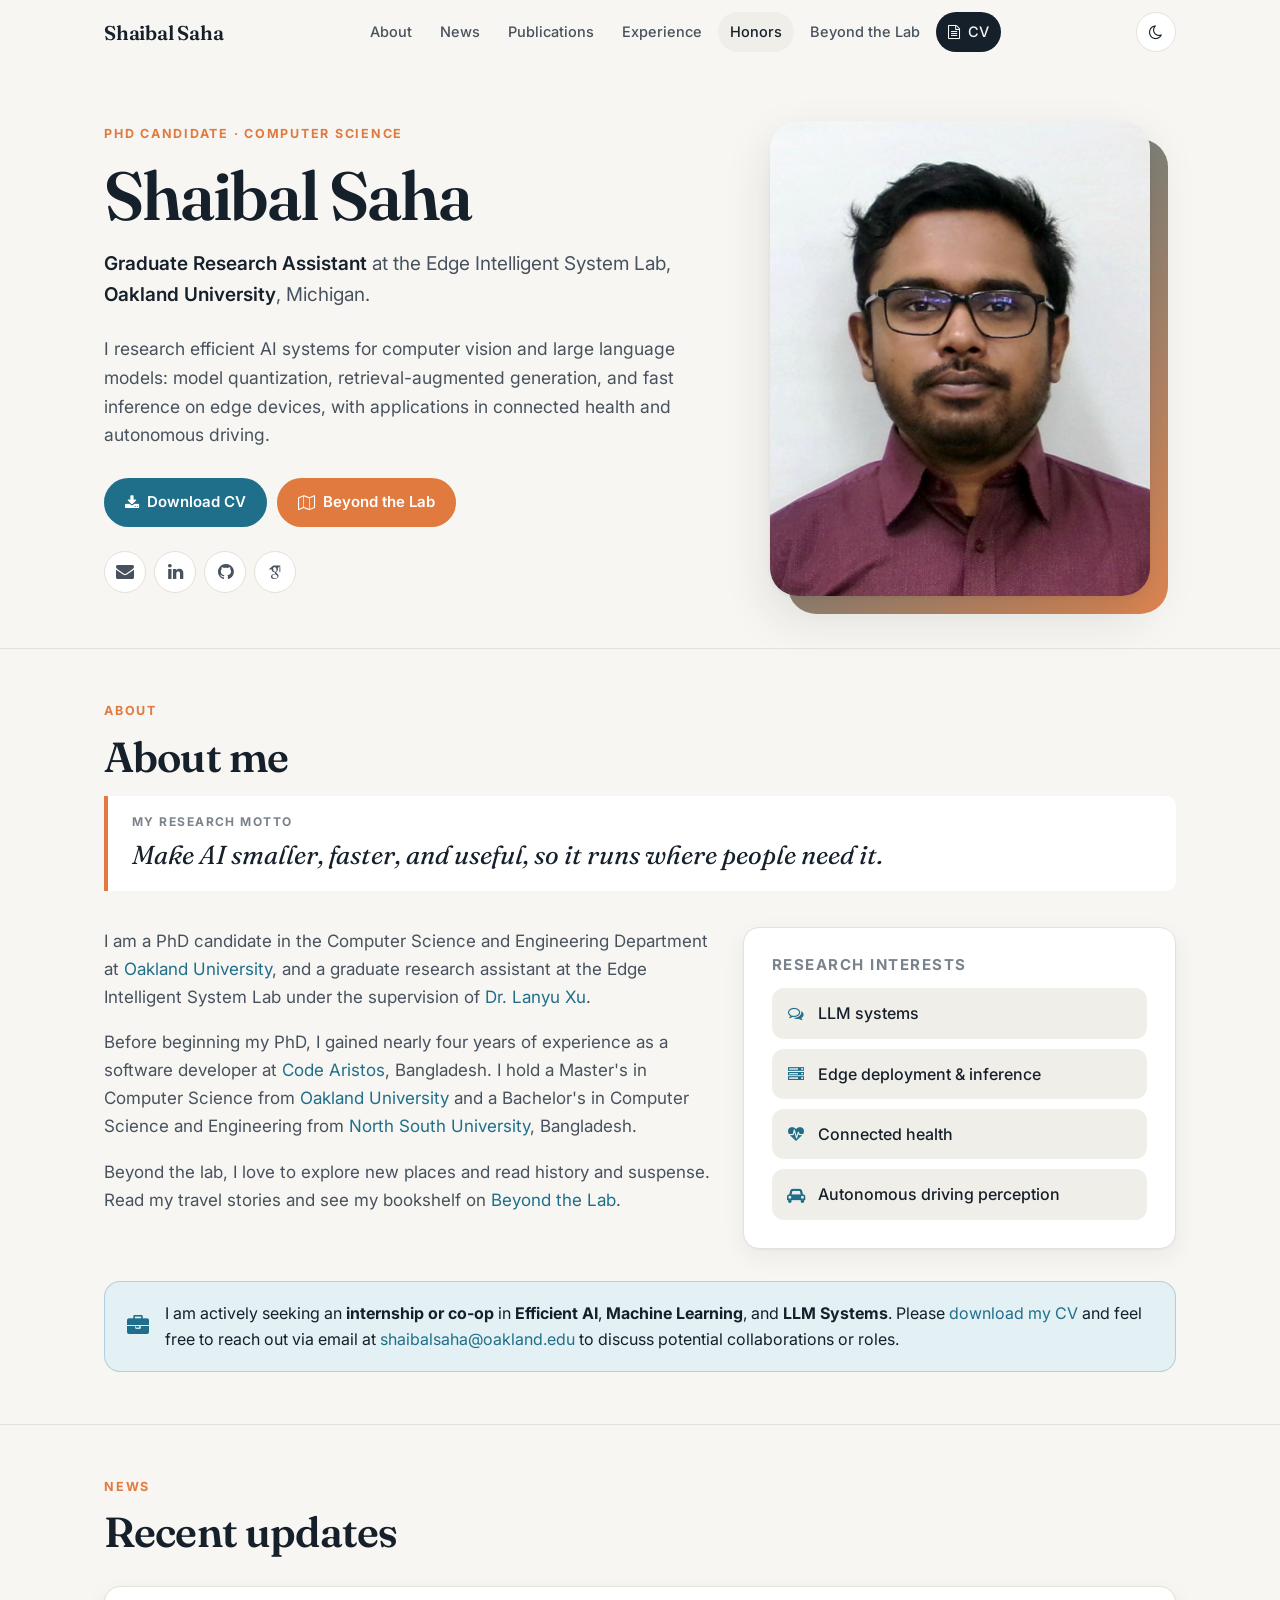
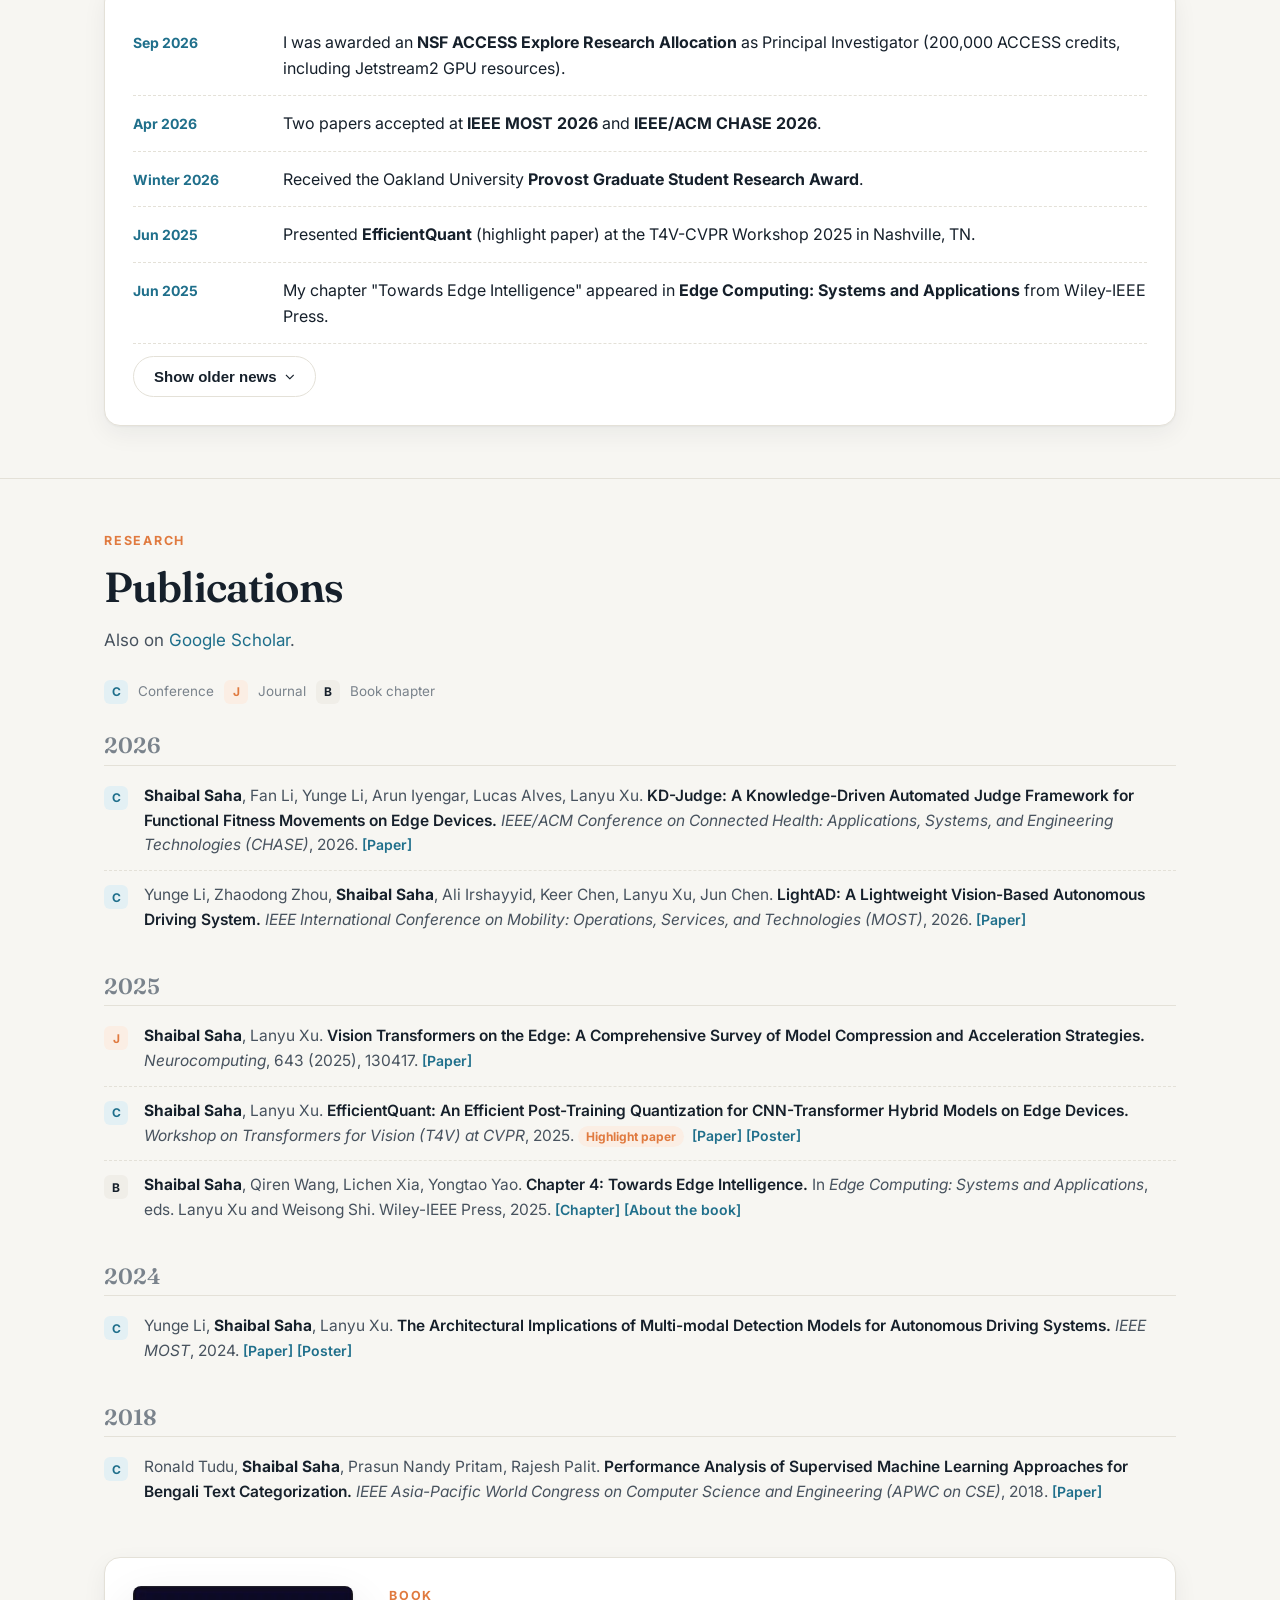
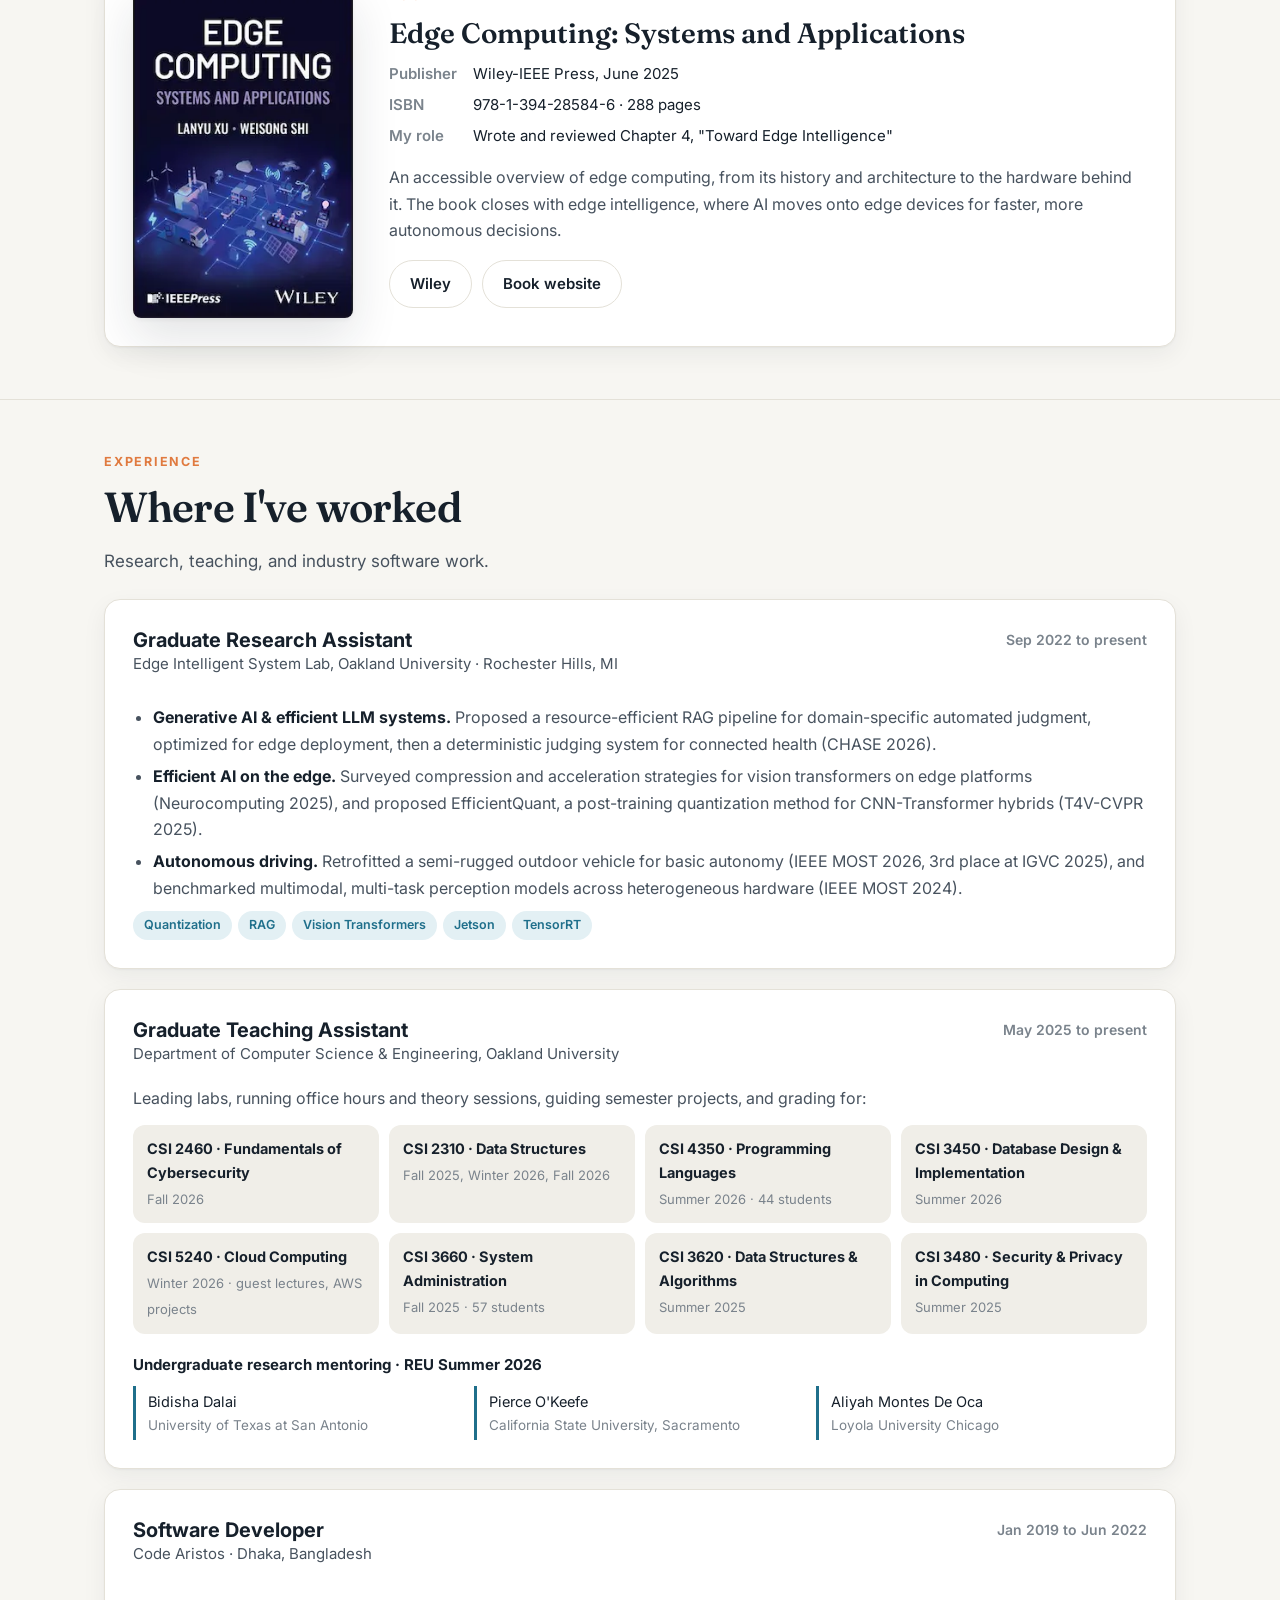
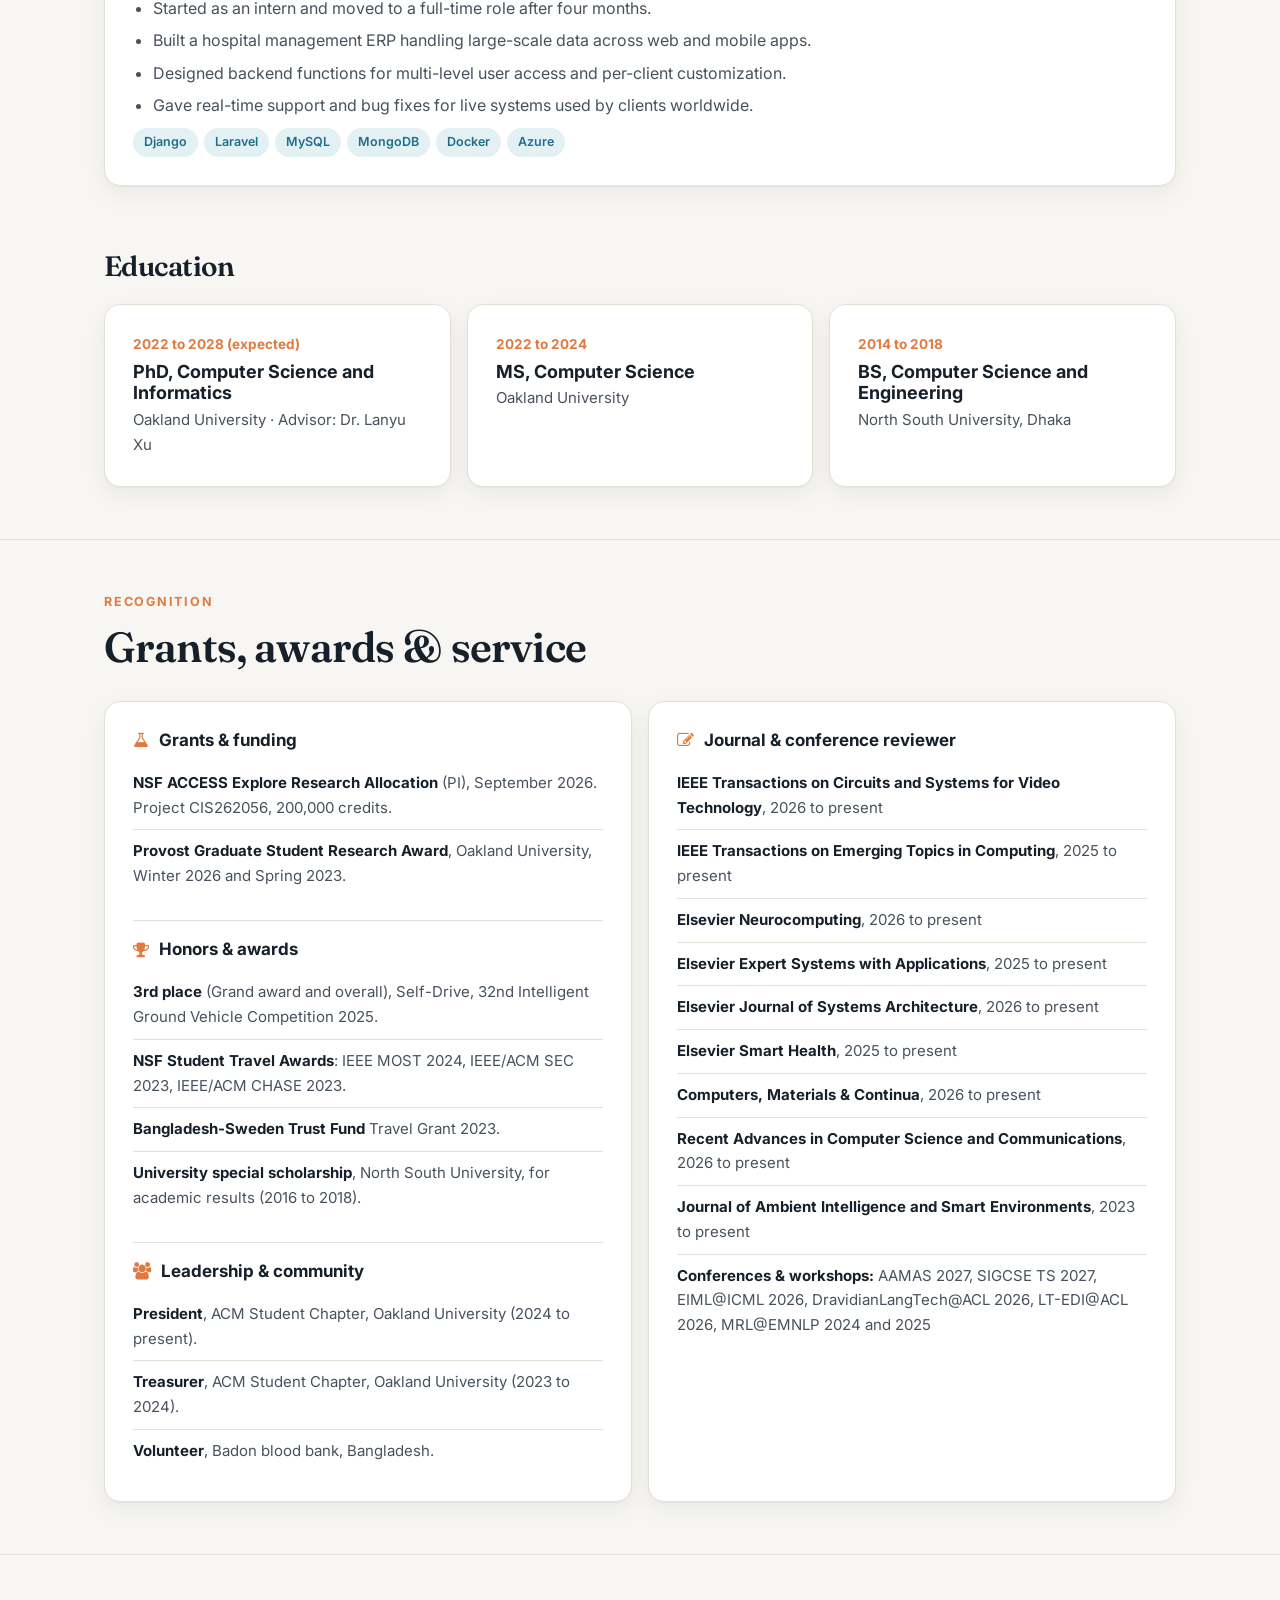
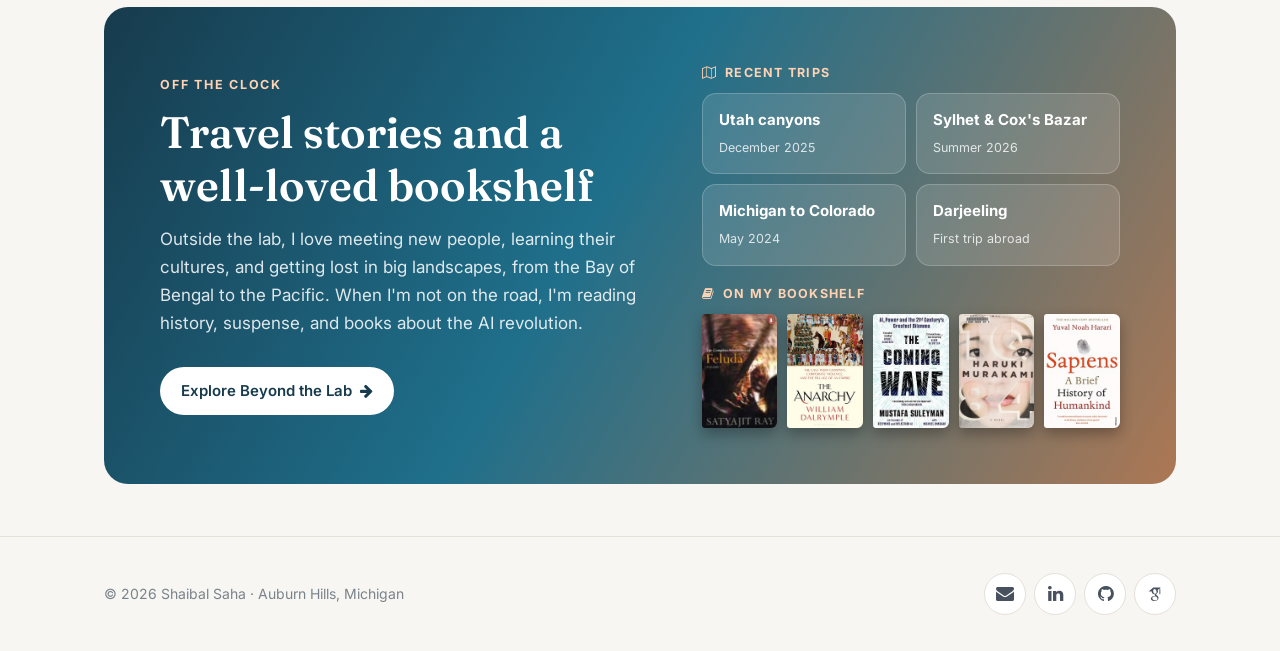
==== commit 4d6ff254: "update" ====
--- a/index.html
+++ b/index.html
@@ -43,7 +43,7 @@
         <div>
           <span class="eyebrow">PhD Candidate · Computer Science</span>
           <h1>Shaibal Saha</h1>
-          <p class="role"><b>PhD Candidate</b> and <b>Graduate Research Assistant</b> at the Edge Intelligent System Lab, <b>Oakland University</b>, Michigan.</p>
+          <p class="role"><b>Graduate Research Assistant</b> at the Edge Intelligent System Lab, <b>Oakland University</b>, Michigan.</p>
           <p class="lead">I research efficient AI systems for computer vision and large language models: model quantization, retrieval-augmented generation, and fast inference on edge devices, with applications in connected health and autonomous driving.</p>
           <div class="hero-actions">
             <a class="btn btn-primary" href="images/Shaibal_Saha_CV.pdf" target="_blank" rel="noopener"><i class="fa fa-download"></i> Download CV</a>
@@ -122,7 +122,7 @@
     <div class="wrap">
       <span class="eyebrow">Research</span>
       <h2 class="section-title">Publications</h2>
-      <p class="section-lede">Peer-reviewed work on efficient vision models, LLM systems on the edge, and autonomous driving. See also <a href="https://scholar.google.com/citations?hl=en&user=B1OTj-sAAAAJ" target="_blank" rel="noopener">Google Scholar</a>.</p>
+      <p class="section-lede">Also on <a href="https://scholar.google.com/citations?hl=en&user=B1OTj-sAAAAJ" target="_blank" rel="noopener">Google Scholar</a>.</p>
       <div class="pub-legend"><span class="tag">C</span> Conference <span class="tag j">J</span> Journal <span class="tag b">B</span> Book chapter</div>
 
       <h3 class="pub-year">2026</h3>
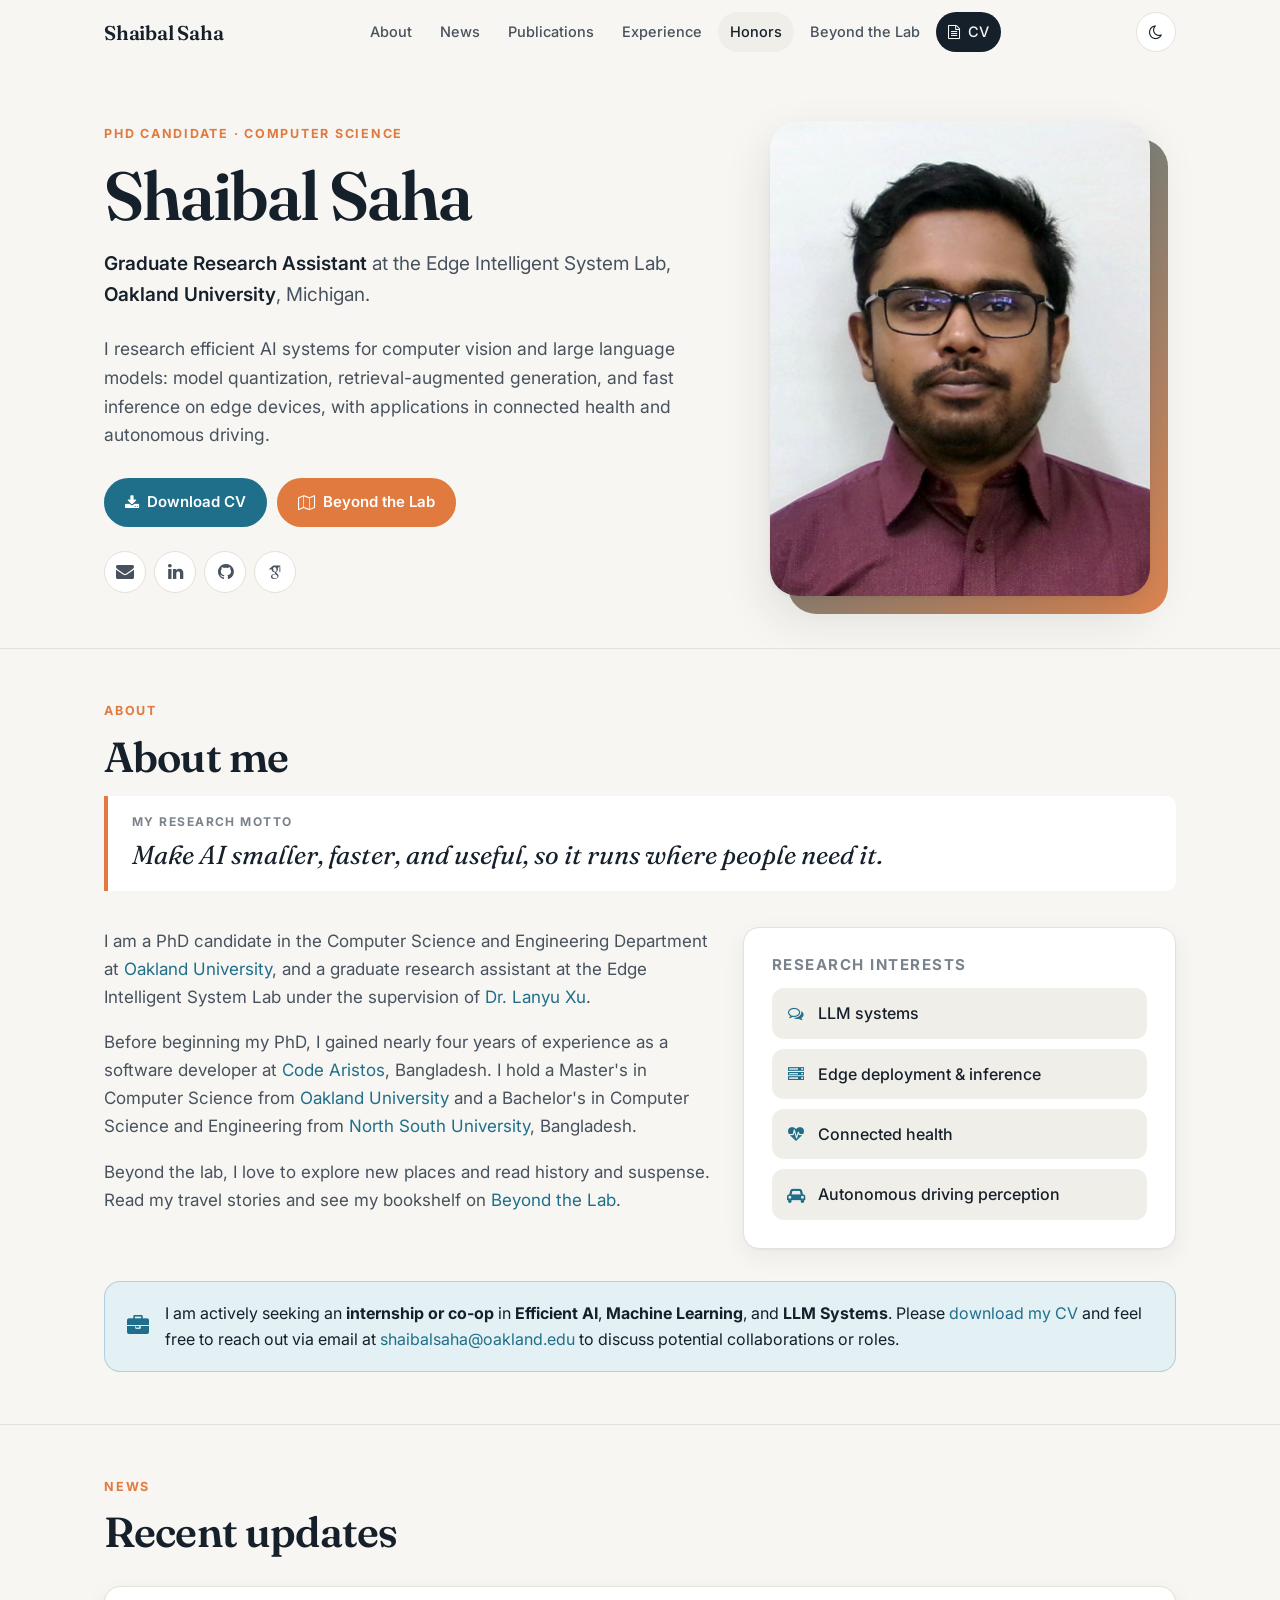
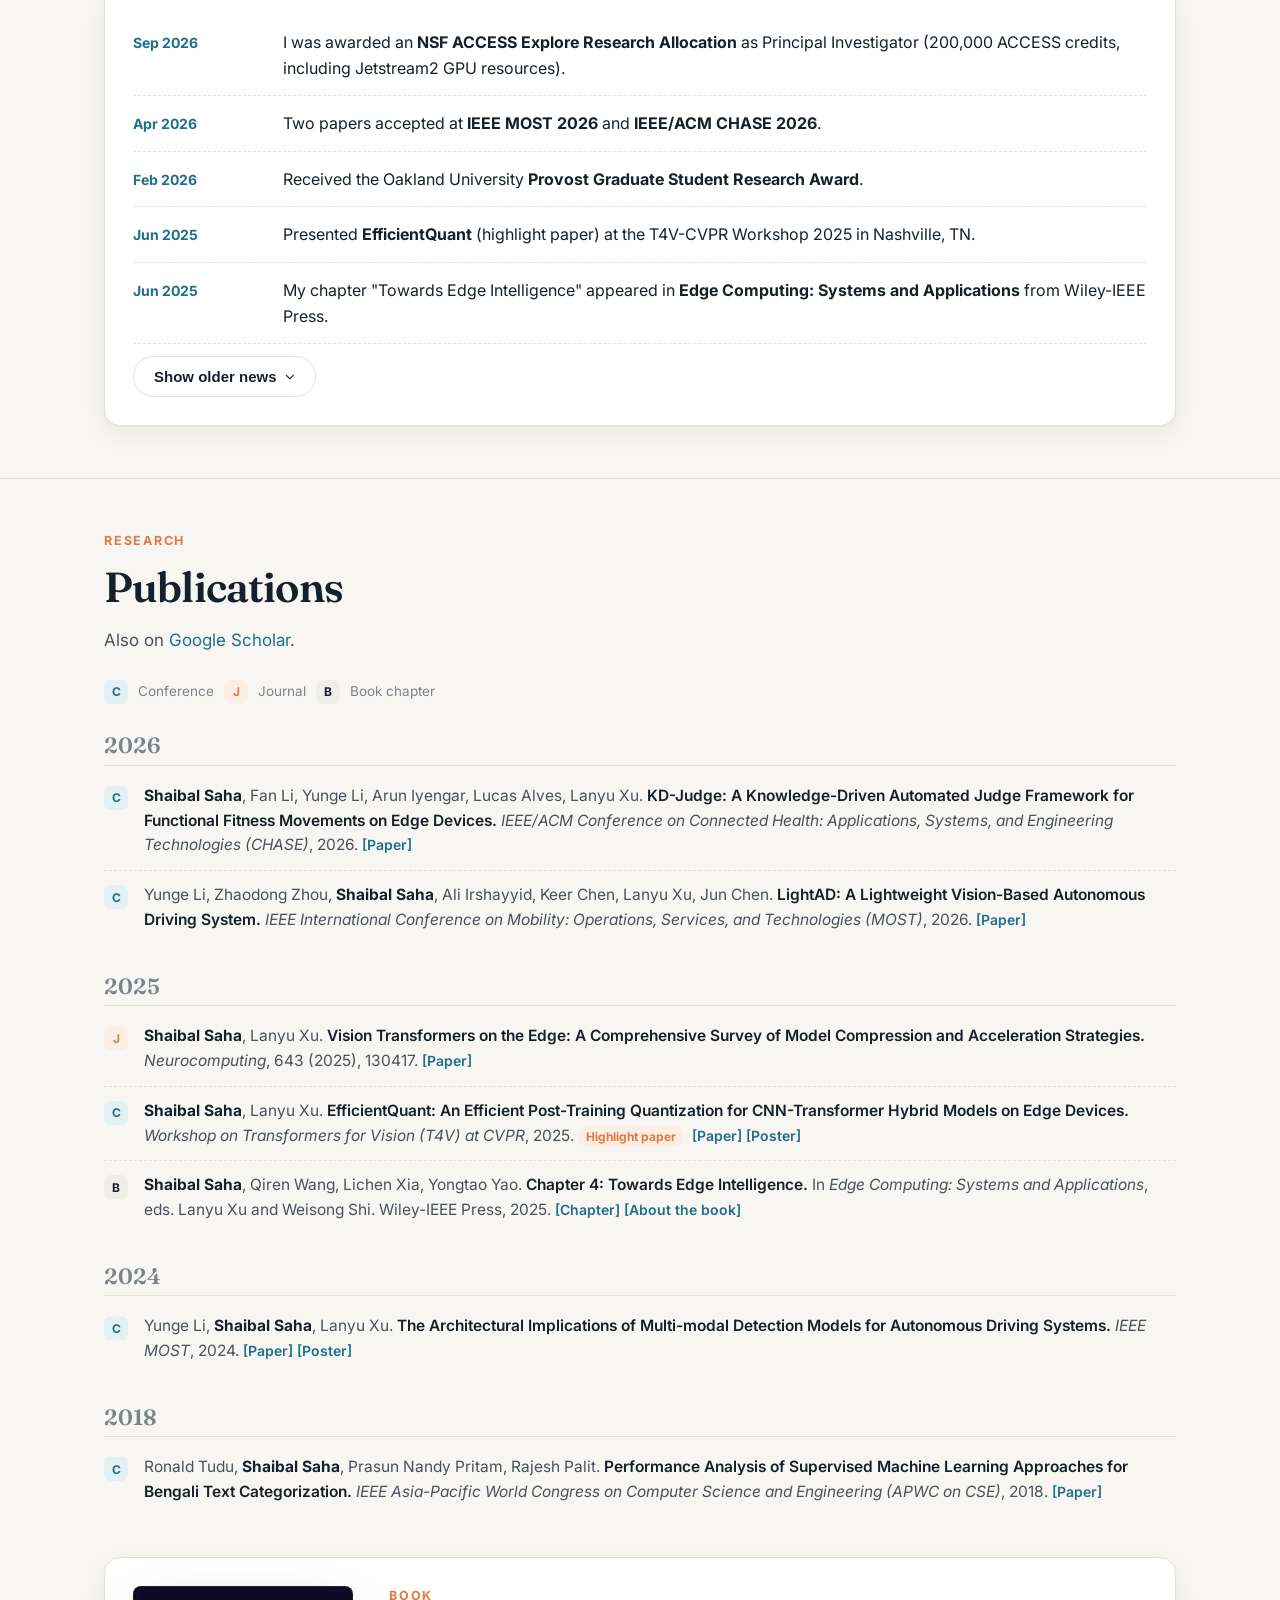
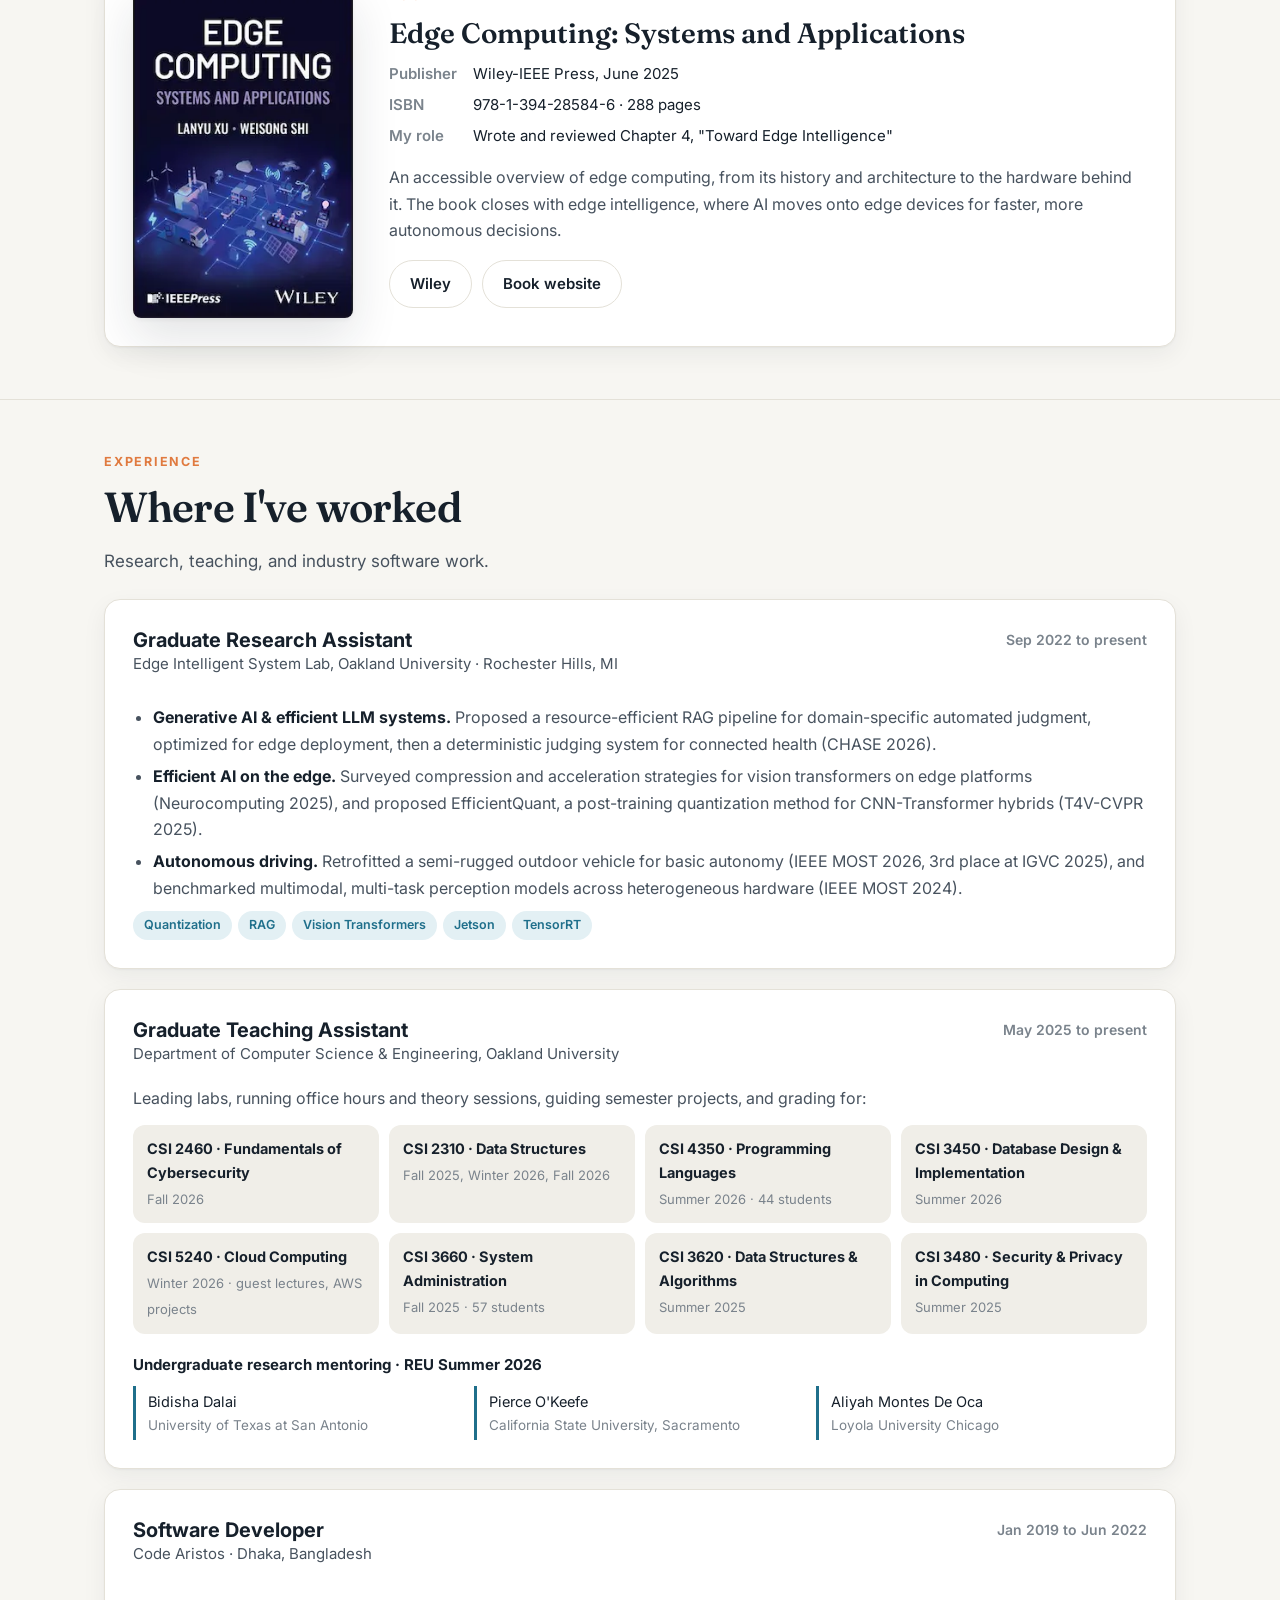
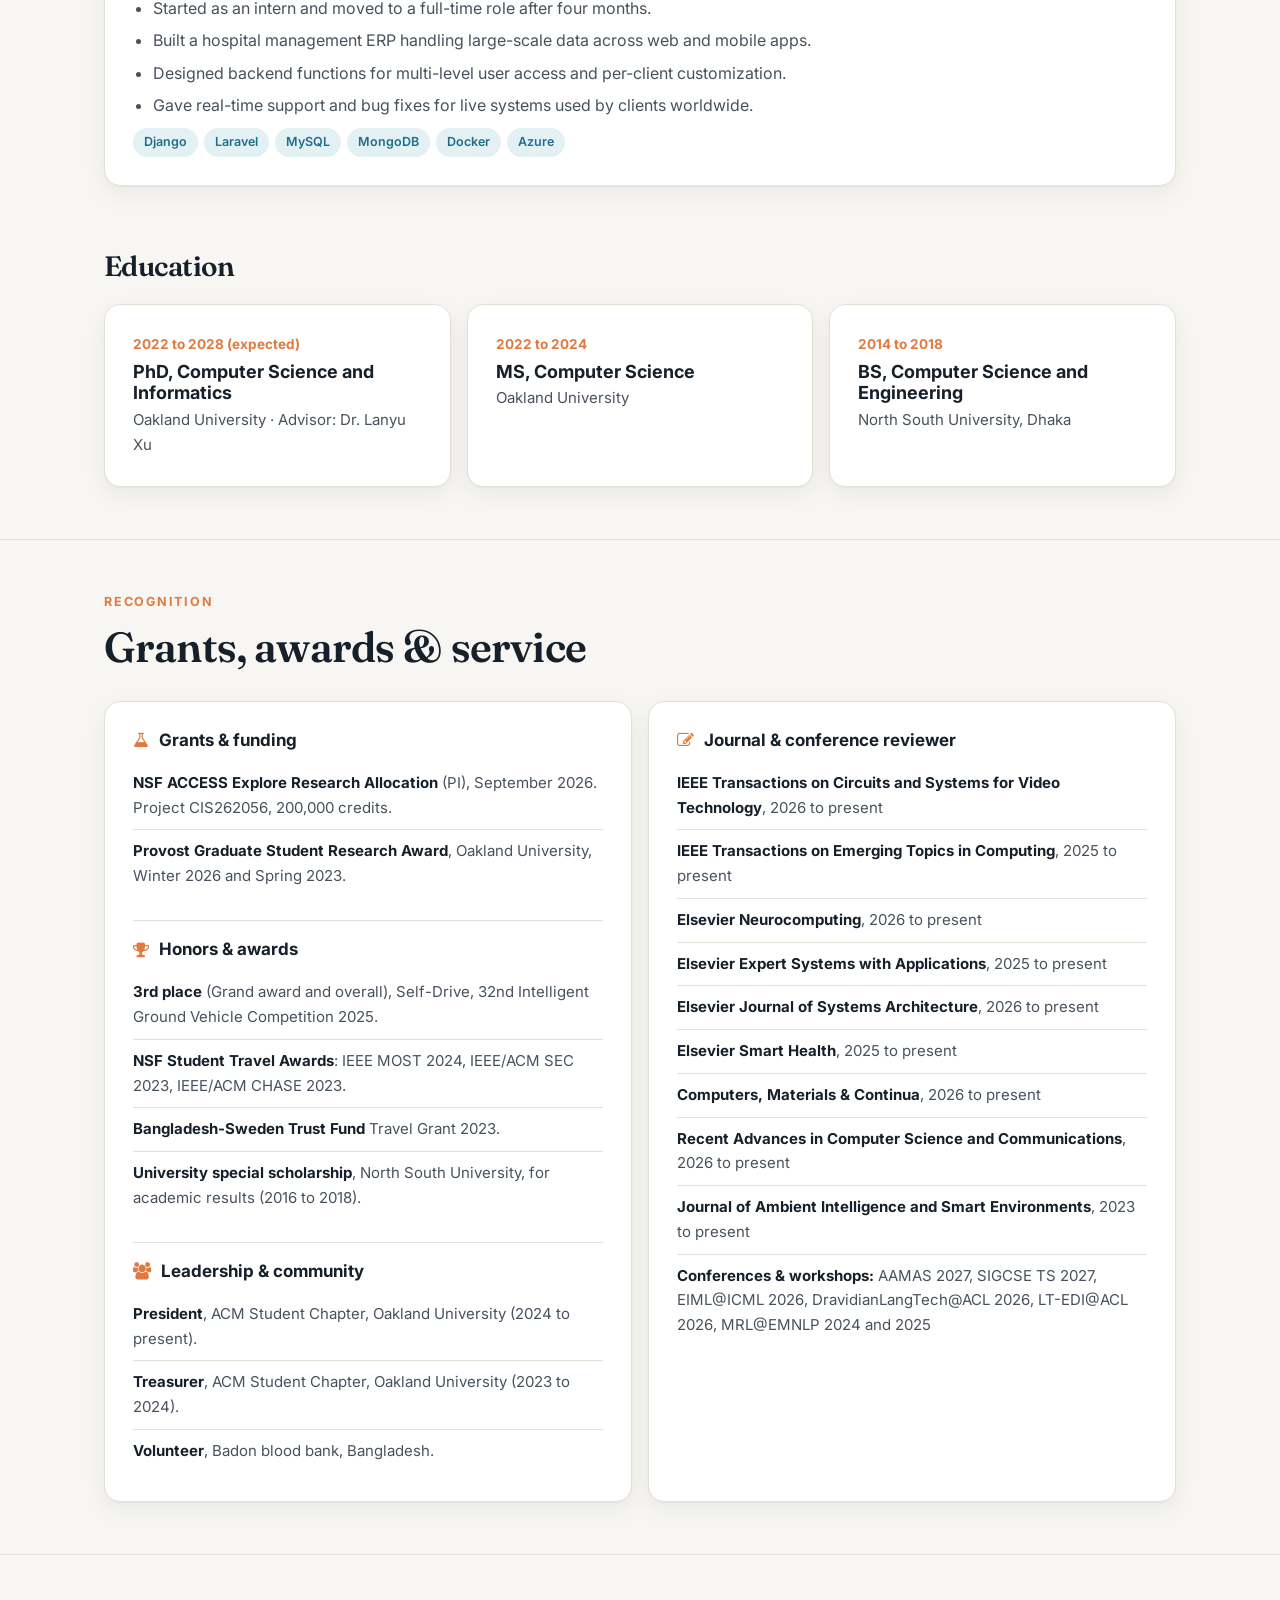
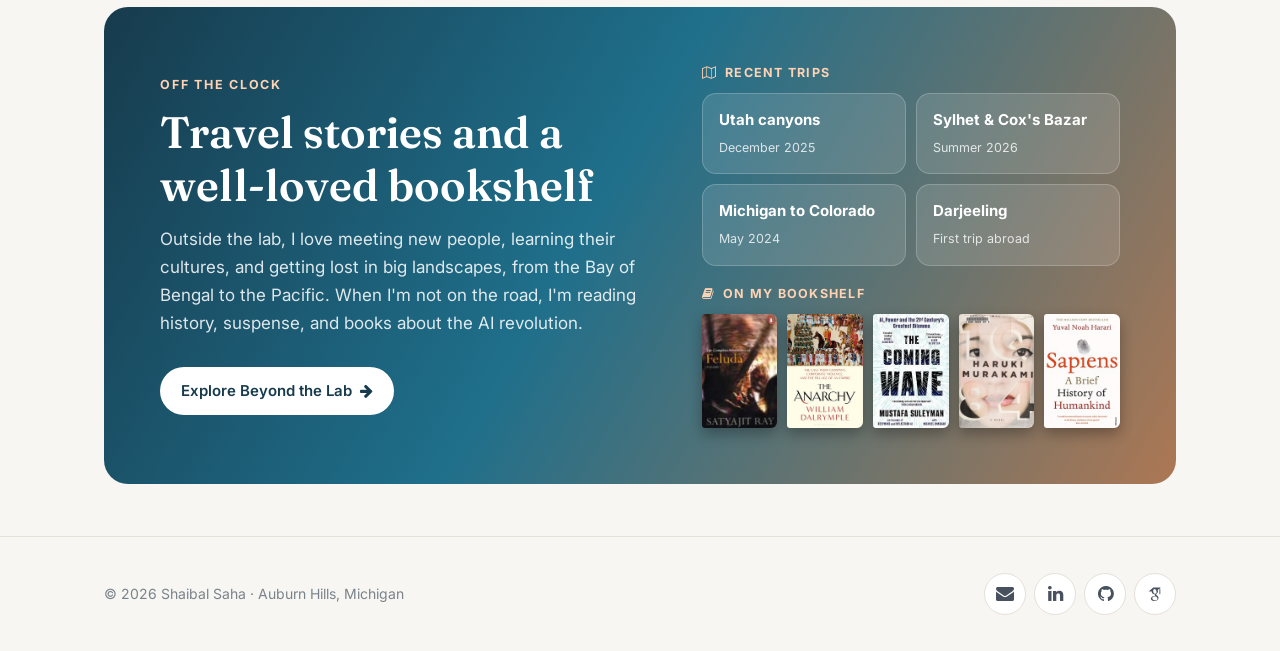
==== commit f5590a52: "update" ====
--- a/index.html
+++ b/index.html
@@ -101,7 +101,7 @@
         <ul class="news" id="news-list">
           <li><time>Sep 2026</time><div>I was awarded an <b>NSF ACCESS Explore Research Allocation</b> as Principal Investigator (200,000 ACCESS credits, including Jetstream2 GPU resources).</div></li>
           <li><time>Apr 2026</time><div>Two papers accepted at <b>IEEE MOST 2026</b> and <b>IEEE/ACM CHASE 2026</b>.</div></li>
-          <li><time>Winter 2026</time><div>Received the Oakland University <b>Provost Graduate Student Research Award</b>.</div></li>
+          <li><time>Feb 2026</time><div>Received the Oakland University <b>Provost Graduate Student Research Award</b>.</div></li>
           <li><time>Jun 2025</time><div>Presented <b>EfficientQuant</b> (highlight paper) at the T4V-CVPR Workshop 2025 in Nashville, TN.</div></li>
           <li><time>Jun 2025</time><div>My chapter "Towards Edge Intelligence" appeared in <b>Edge Computing: Systems and Applications</b> from Wiley-IEEE Press.</div></li>
           <li class="hidden-item"><time>May 2025</time><div>Our CSE and ECE smart vehicle team took <b>3rd place</b> in the Self-Drive Challenge at the 32nd Intelligent Ground Vehicle Competition (IGVC).</div></li>
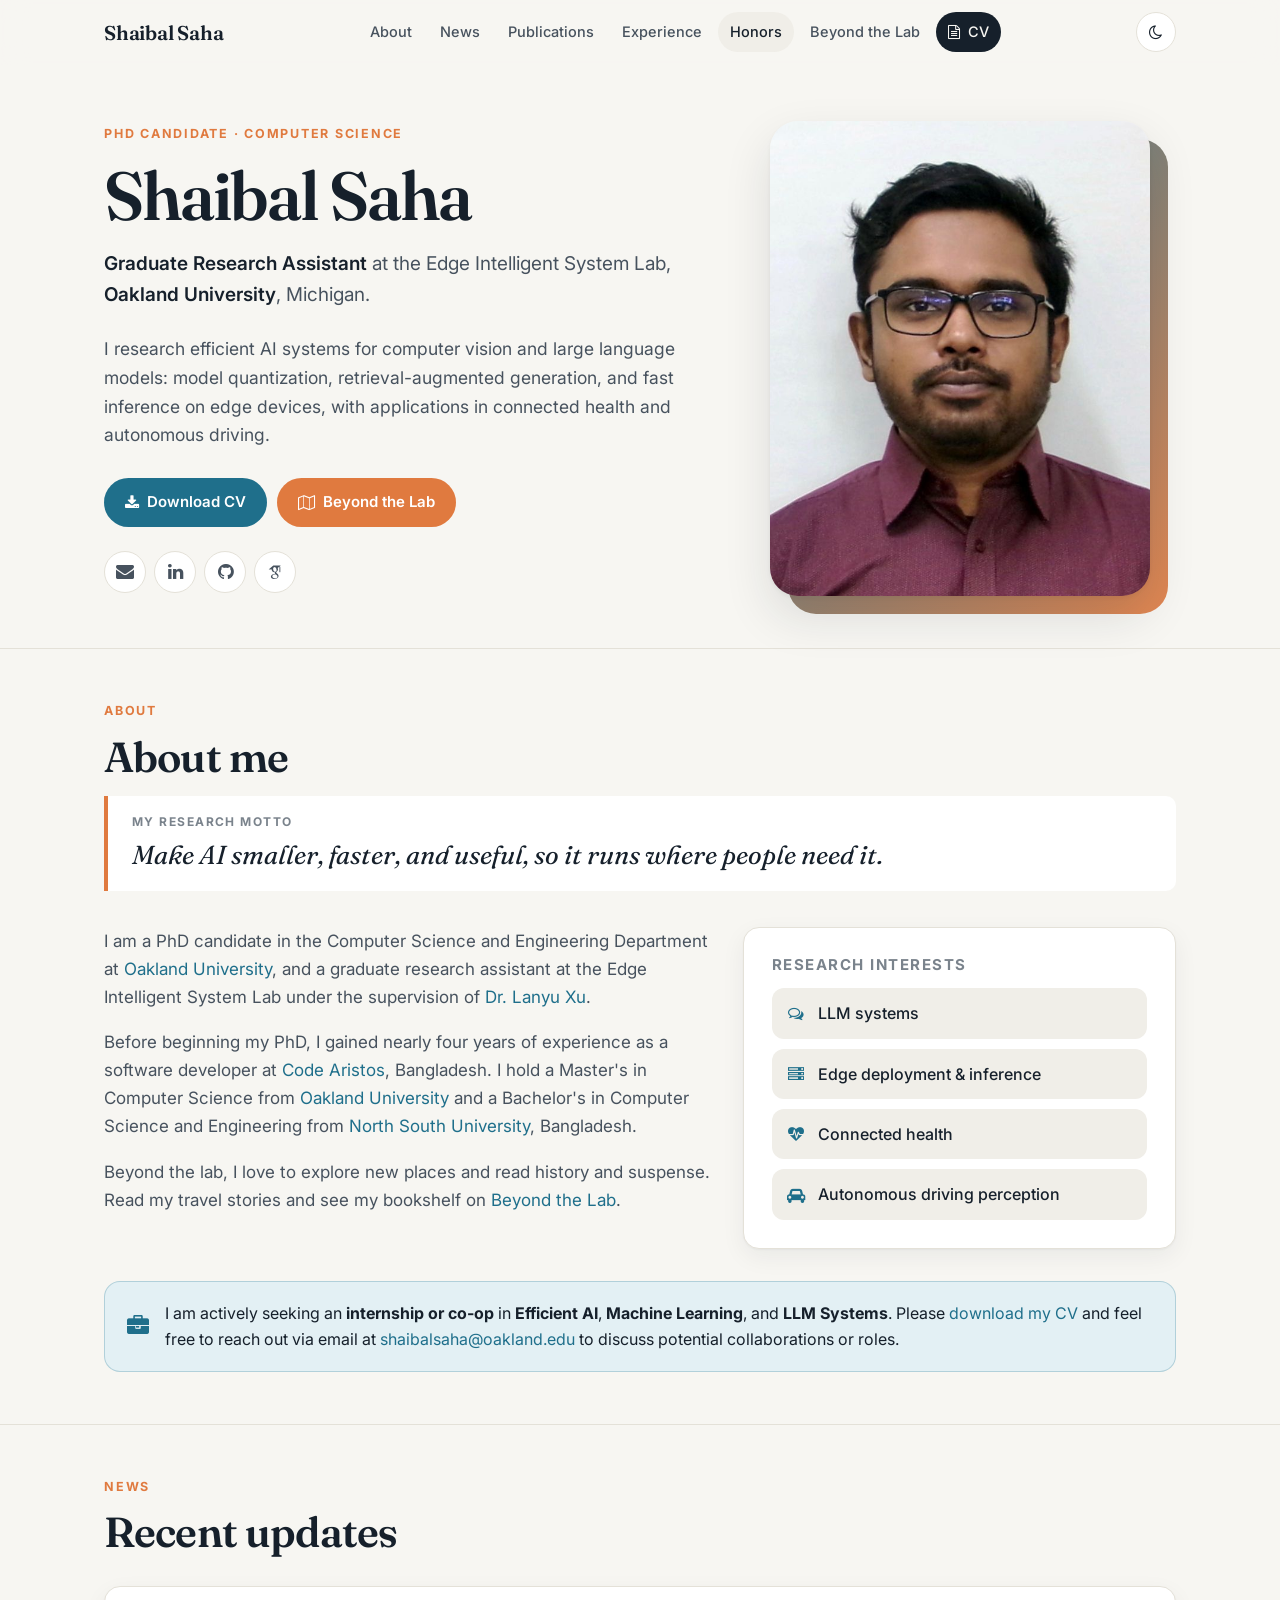
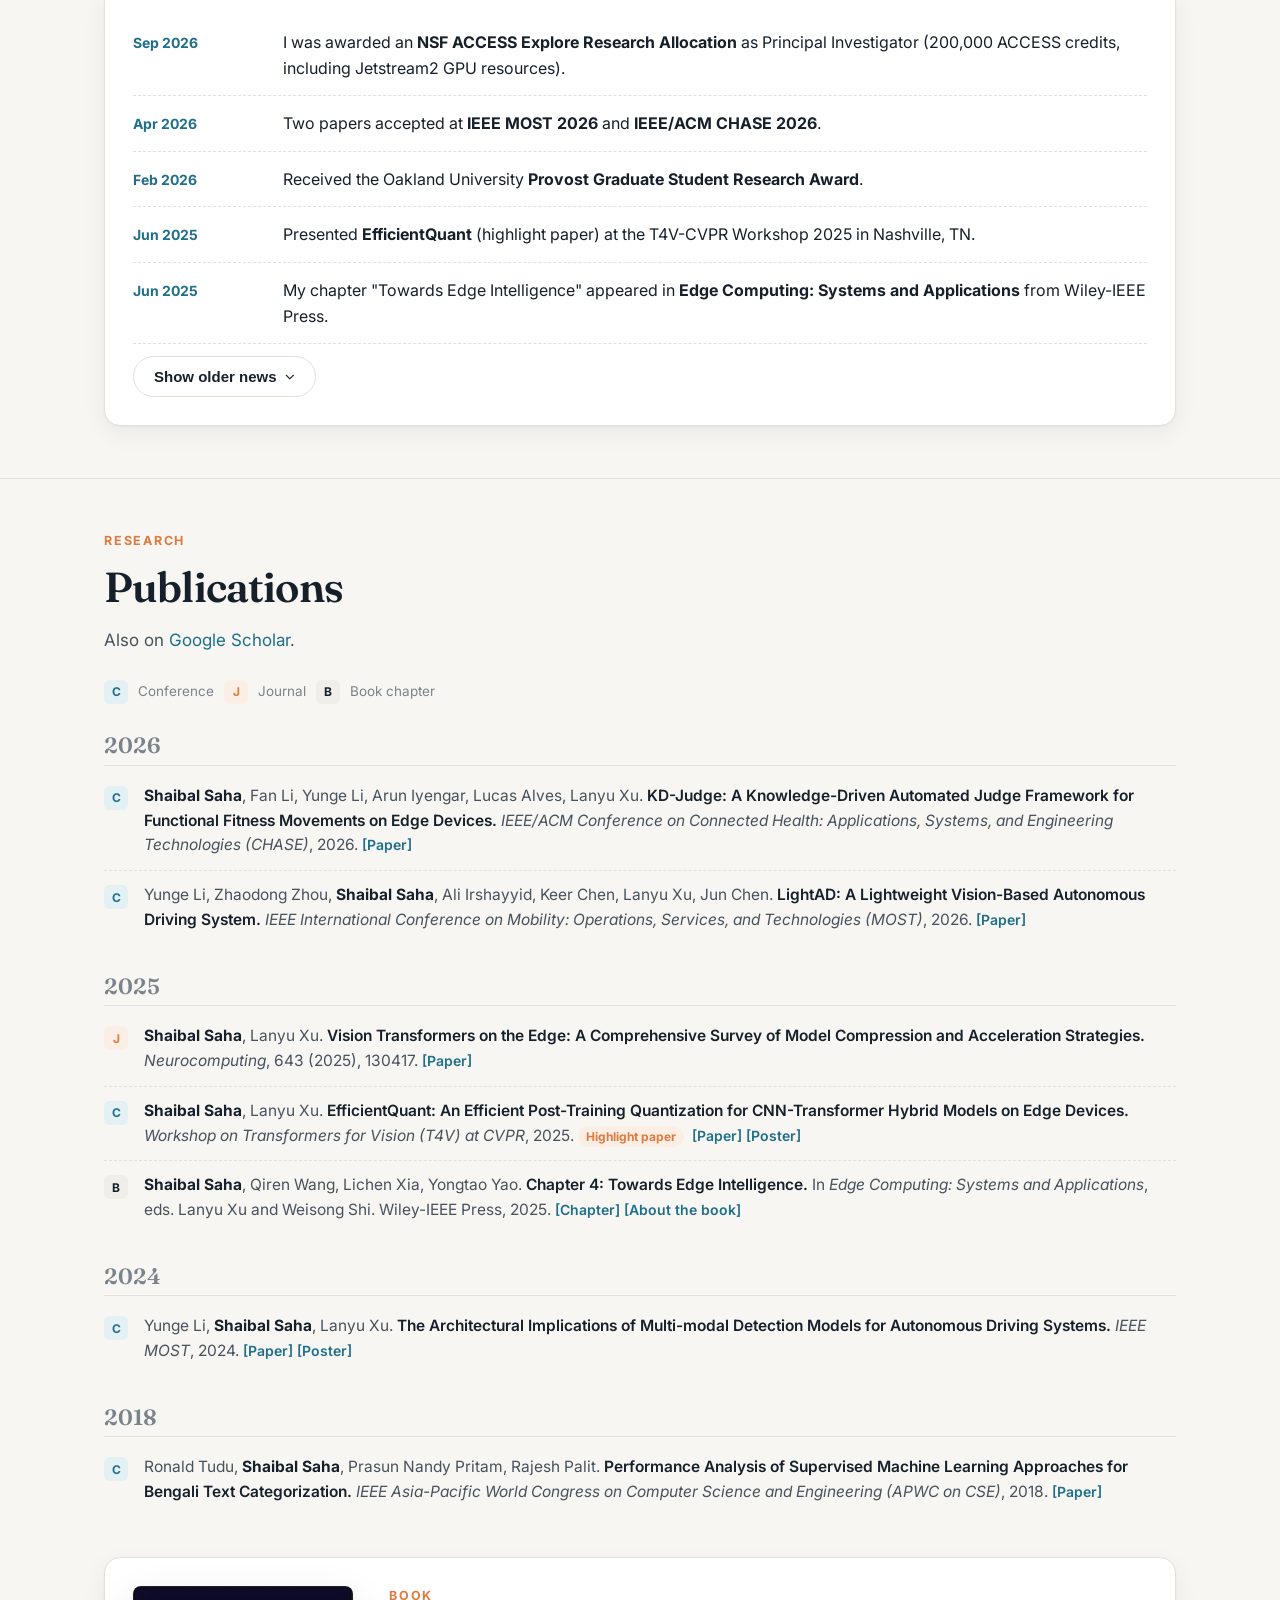
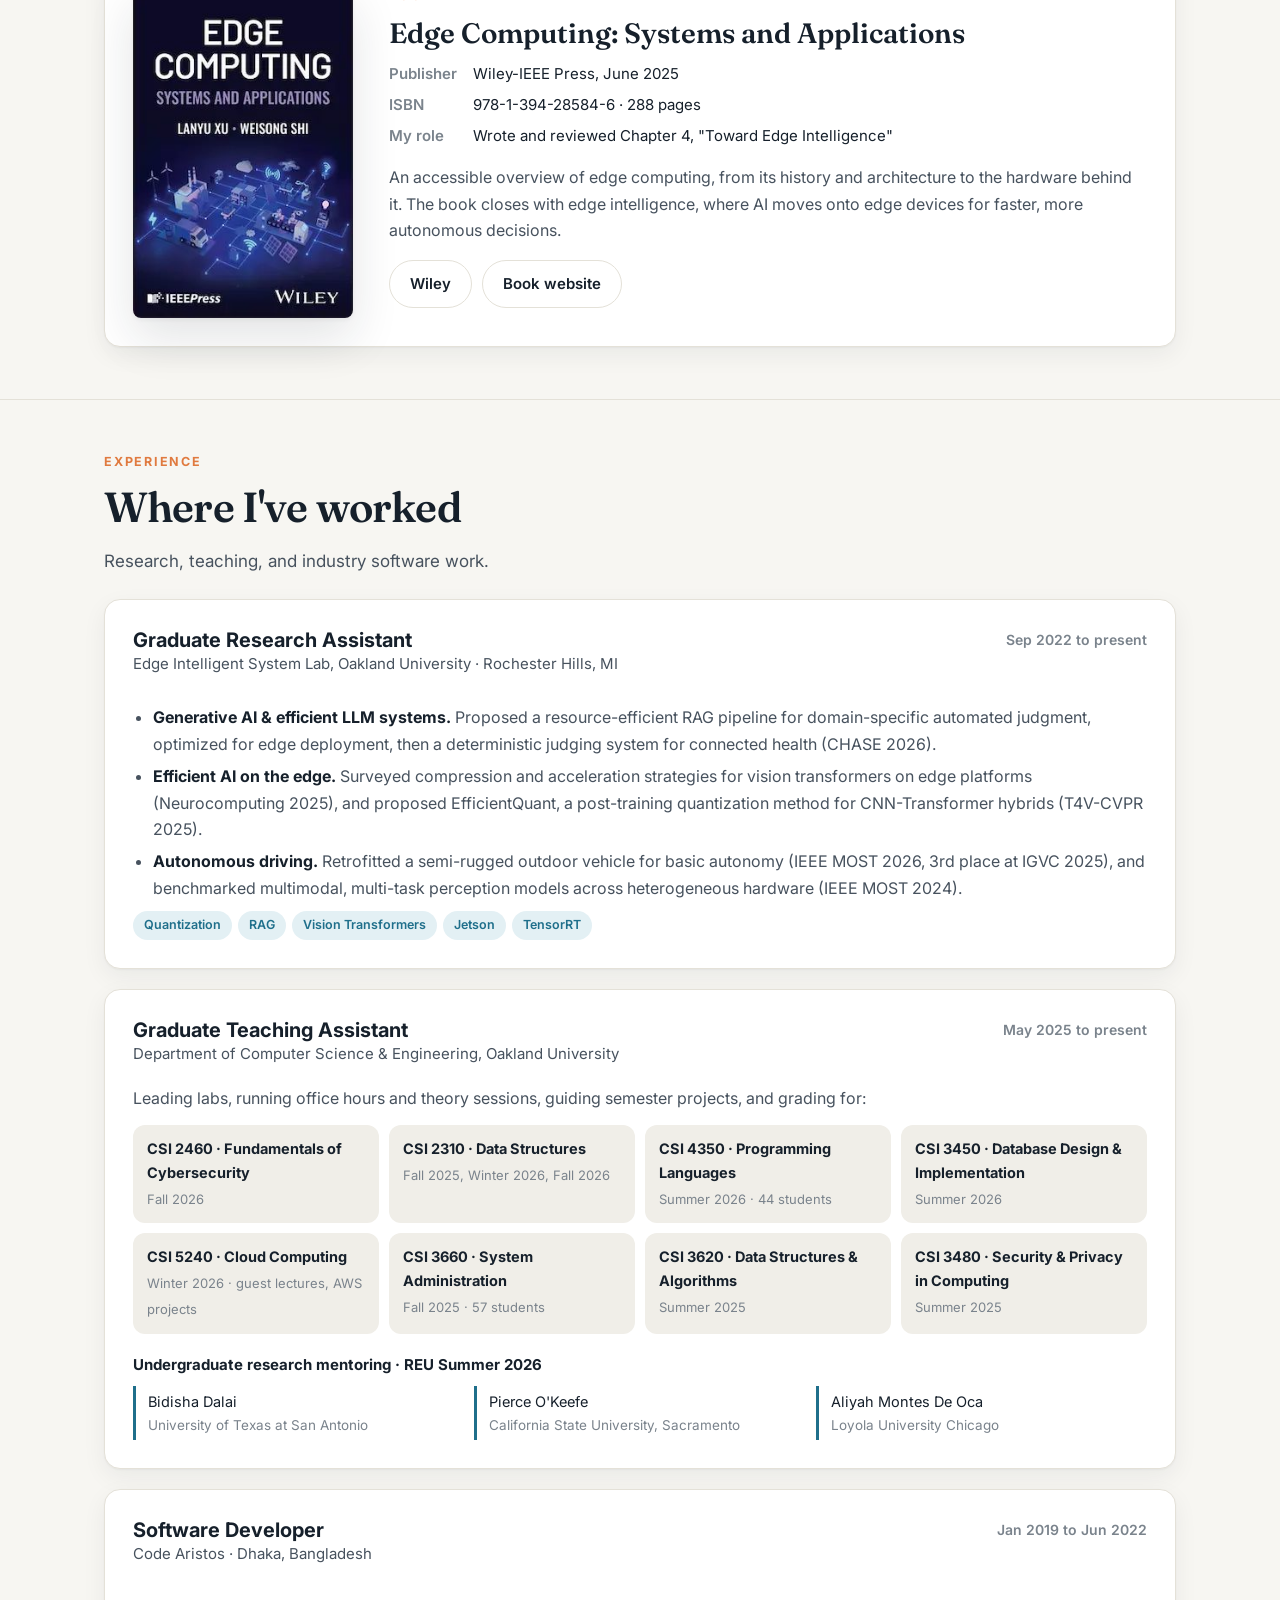
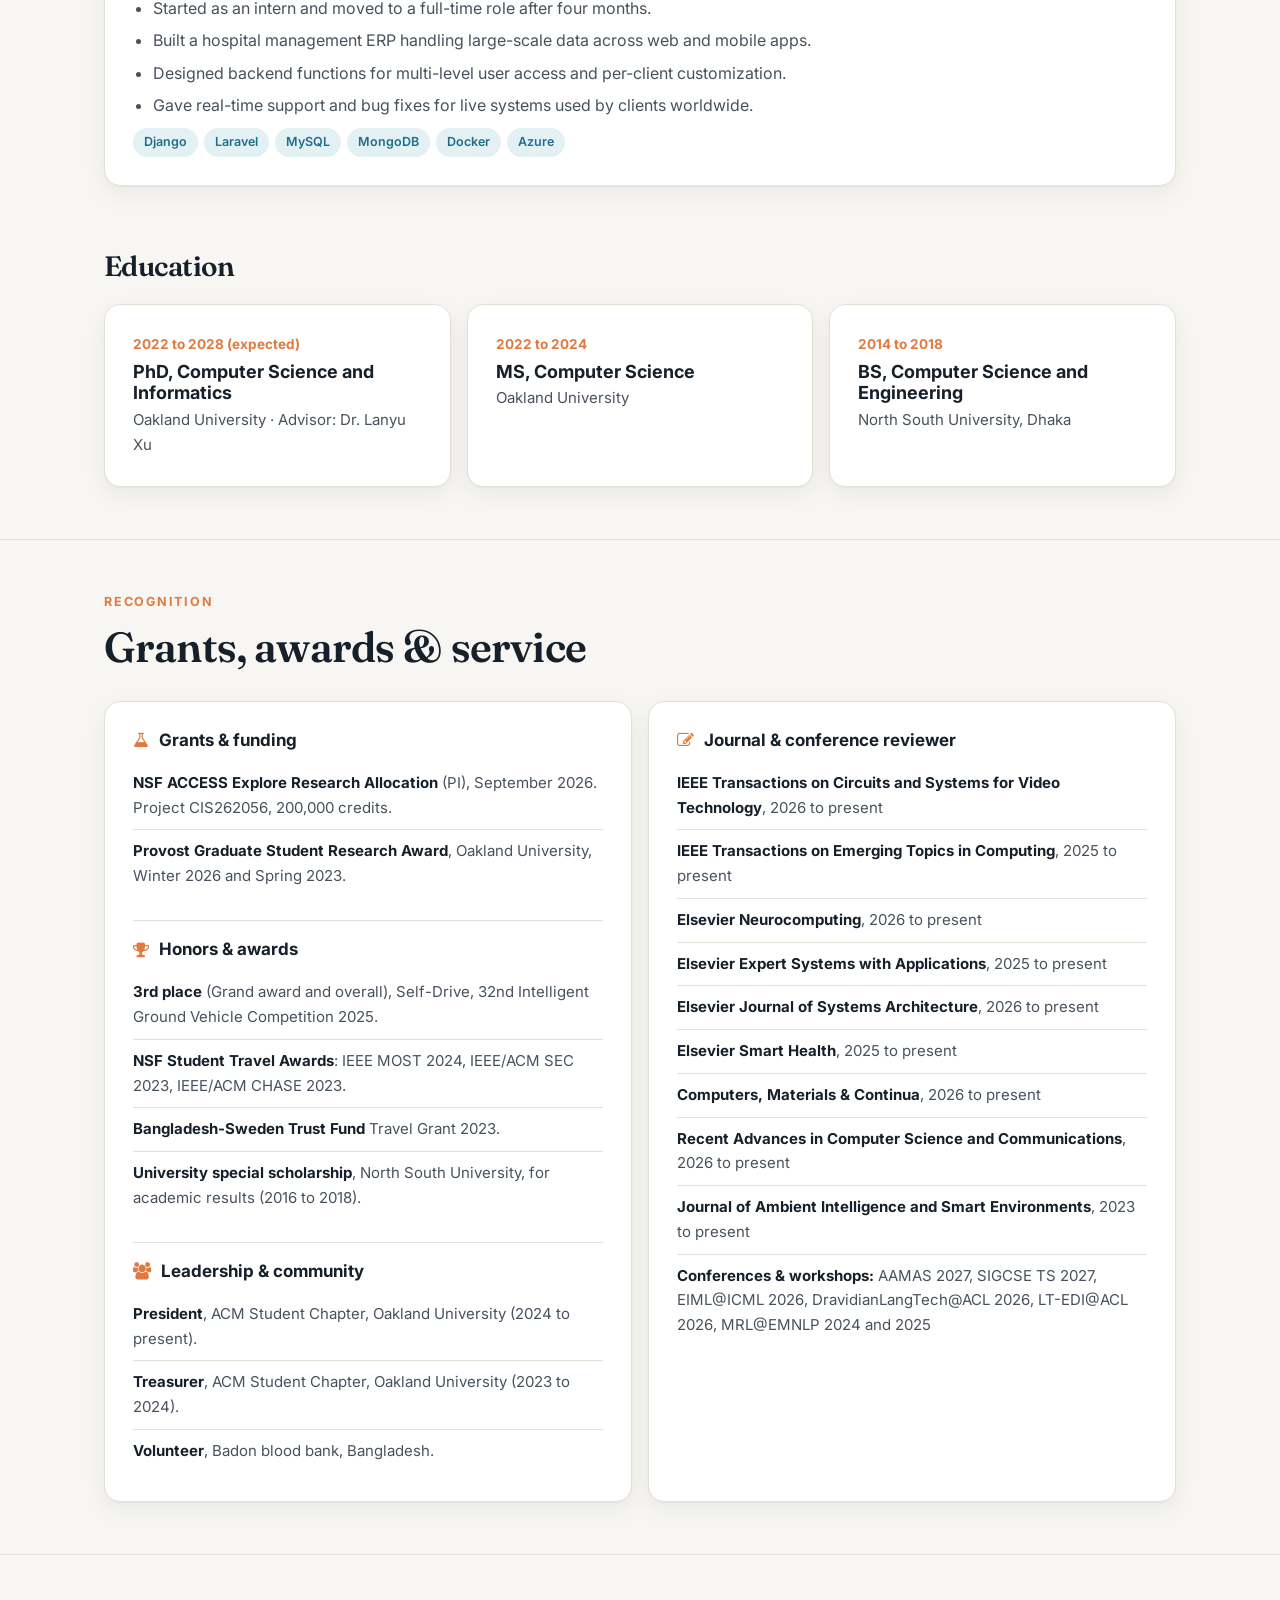
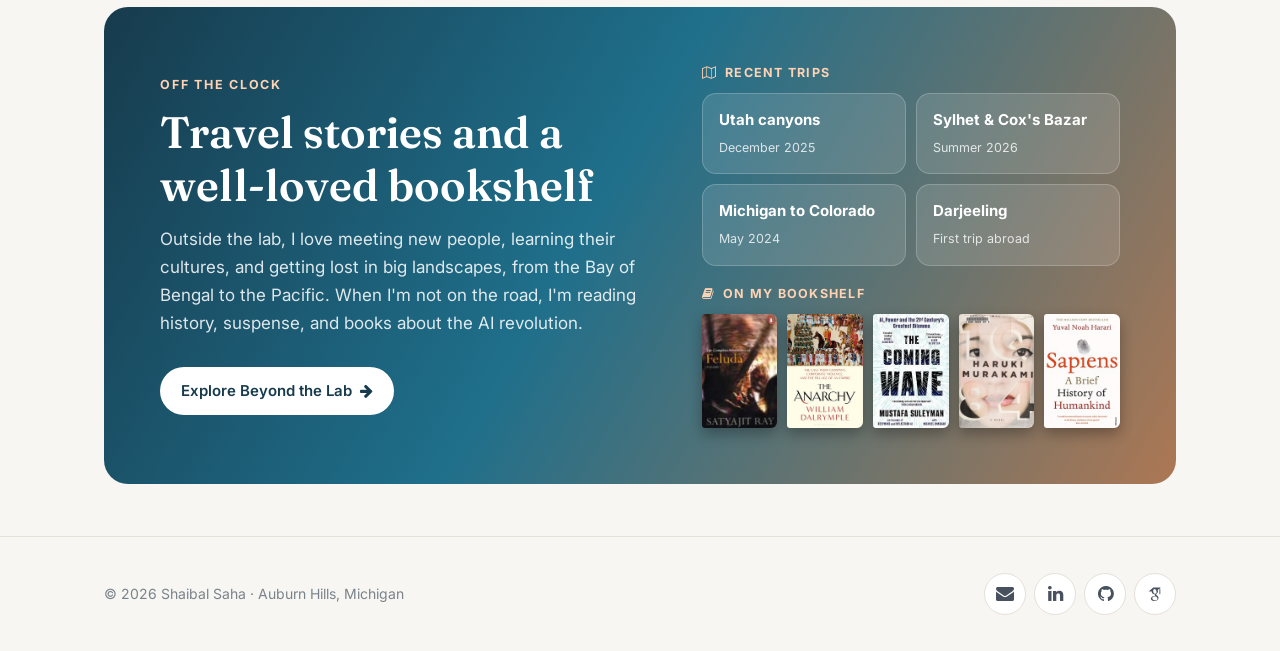
==== commit ddd2f620: "update" ====
--- a/index.html
+++ b/index.html
@@ -11,7 +11,7 @@
   <link href="https://fonts.googleapis.com/css2?family=Fraunces:opsz,wght@9..144,500;9..144,600&family=Inter:wght@400;500;600;700&display=swap" rel="stylesheet">
   <link rel="stylesheet" href="libs/font-awesome/css/font-awesome.min.css">
   <link rel="stylesheet" href="academicons/css/academicons.min.css">
-  <link rel="stylesheet" href="css/site.css?v=20261118o">
+  <link rel="stylesheet" href="css/site.css?v=20261118t">
 </head>
 <body>
 
@@ -57,7 +57,7 @@
           </div>
         </div>
         <div class="hero-photo">
-          <img src="images/new_photo.jpg" alt="Portrait of Shaibal Saha">
+          <img src="images/new_photo.jpg" alt="Portrait of Shaibal Saha" fetchpriority="high">
         </div>
       </div>
     </div>
@@ -149,7 +149,7 @@
       </ol>
 
       <div id="book" class="card book reveal" style="margin-top:40px">
-        <img src="images/cover_page.png" alt="Cover of Edge Computing: Systems and Applications">
+        <img src="images/cover_page.jpg" alt="Cover of Edge Computing: Systems and Applications">
         <div>
           <span class="eyebrow">Book</span>
           <h3>Edge Computing: Systems and Applications</h3>
@@ -335,7 +335,7 @@
   </div>
 </footer>
 
-<script src="js/site.js?v=20261118o"></script>
+<script src="js/site.js?v=20261118t"></script>
 <script>
   // News: show older
   var more = document.getElementById('news-more');
--- a/css/site.css
+++ b/css/site.css
@@ -530,3 +530,9 @@
 /* Recognition: two balanced cards */
 .honors-grid { align-items: stretch; }
 .honors-grid h3.sub { margin-top: 22px; padding-top: 18px; border-top: 1px solid var(--line); }
+
+/* Travel board */
+.board-grid { display: grid; grid-template-columns: 1fr 1fr; gap: 48px; align-items: center; }
+.board-photo { margin: 0; }
+.board-photo img { width: 100%; border-radius: 18px; box-shadow: var(--shadow-lg); }
+@media (max-width: 800px) { .board-grid { grid-template-columns: 1fr; gap: 24px; } }
